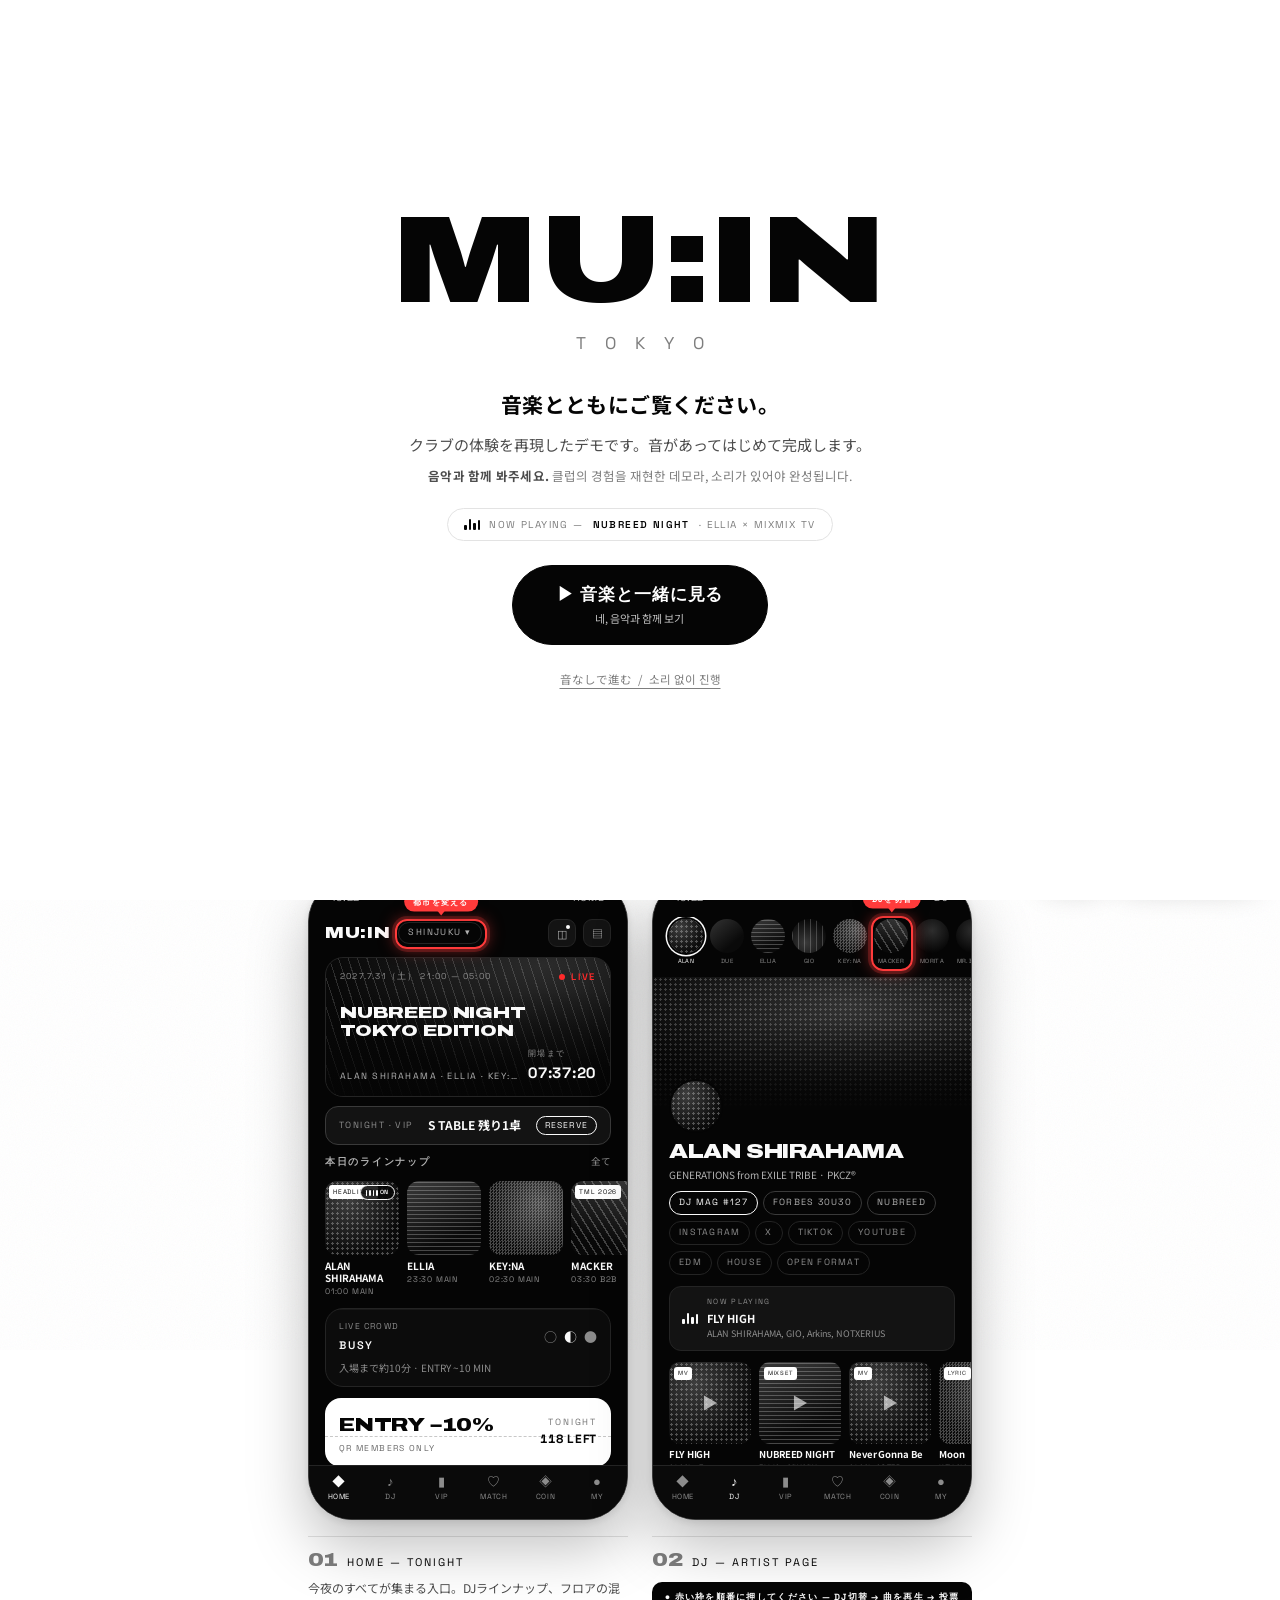
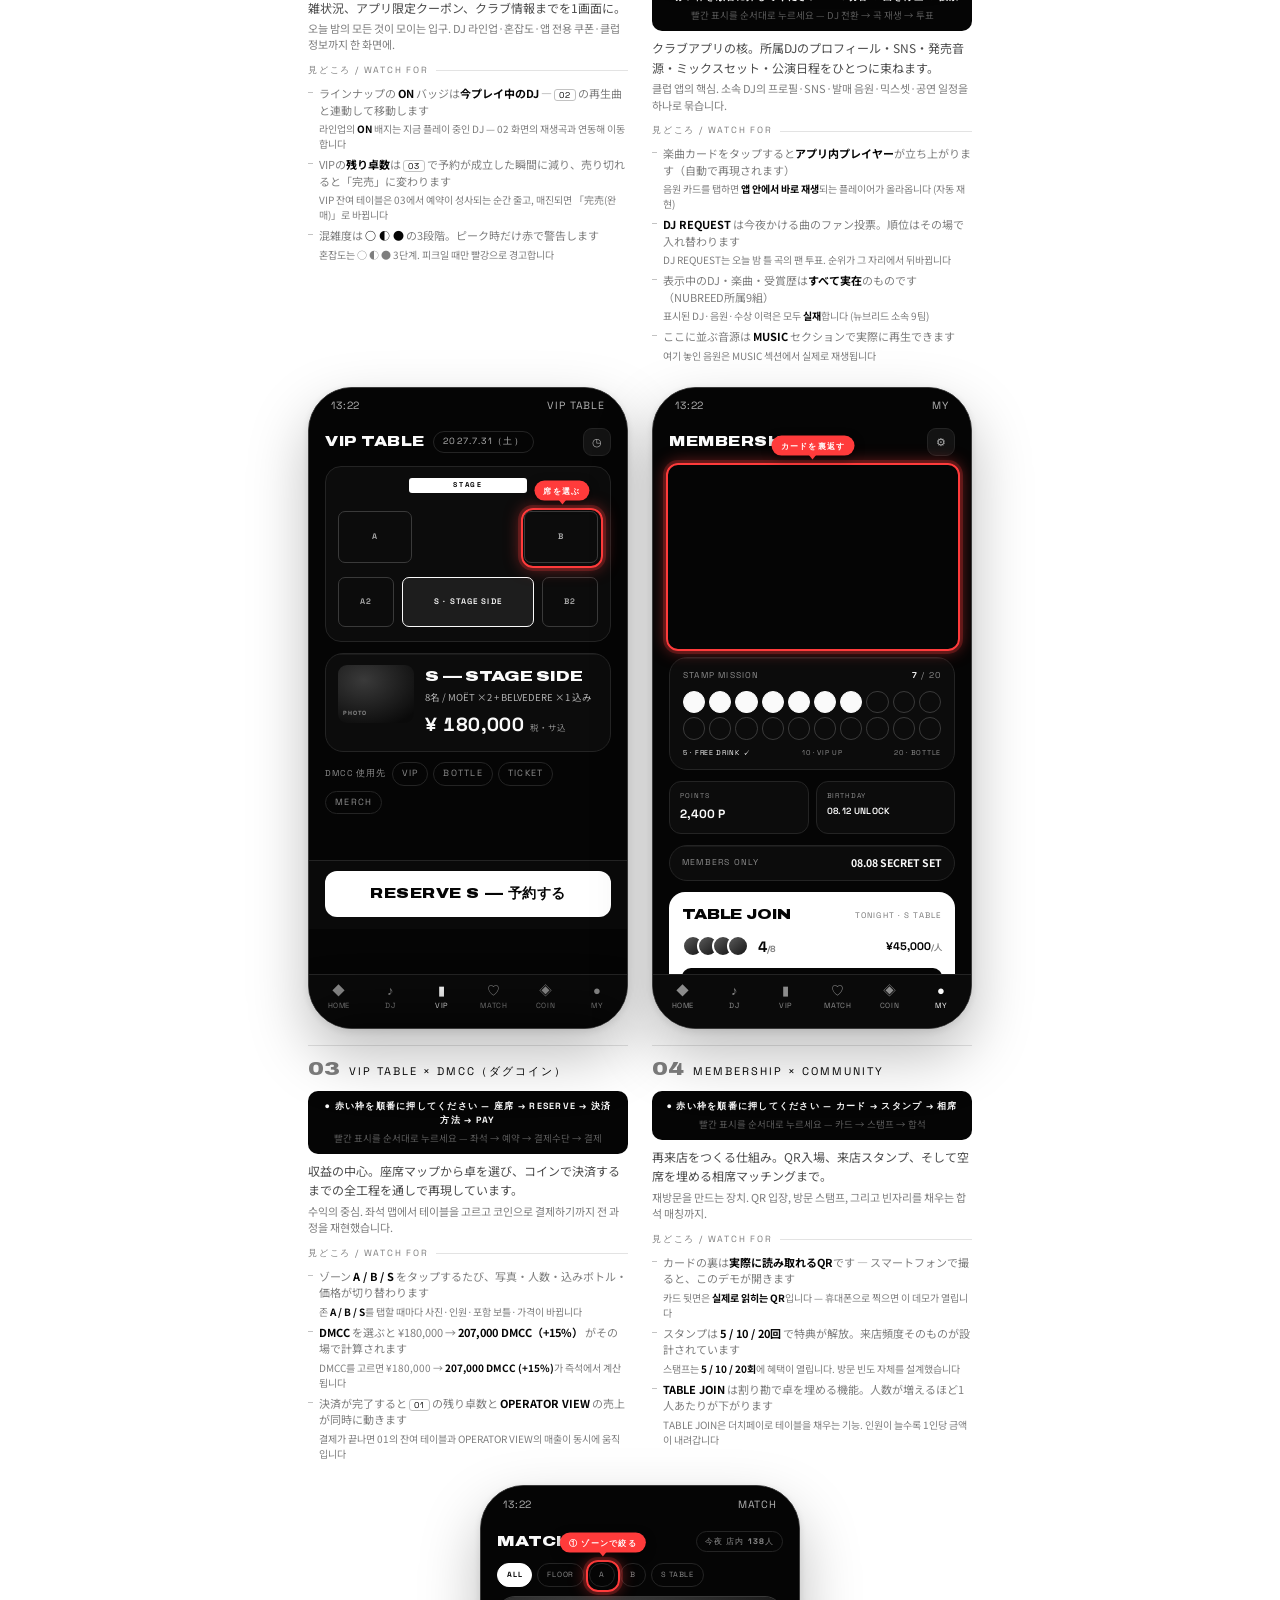
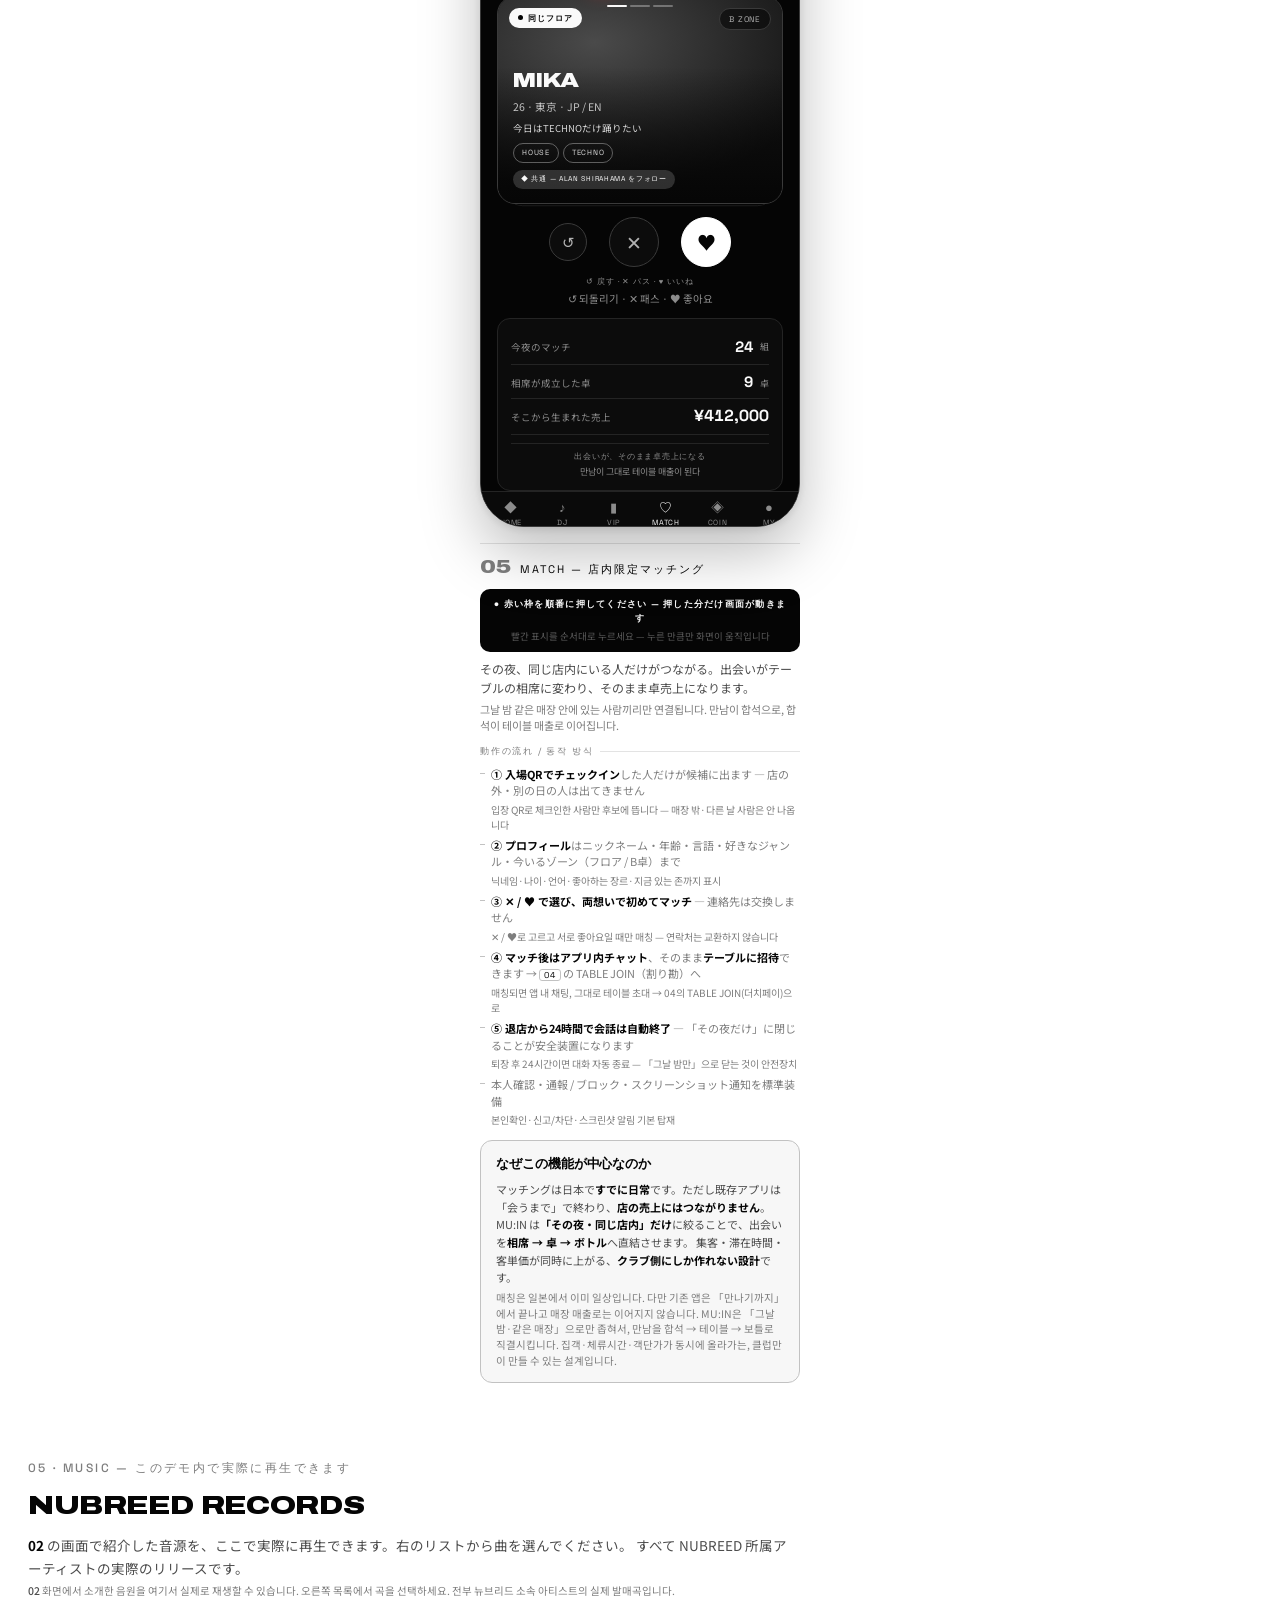
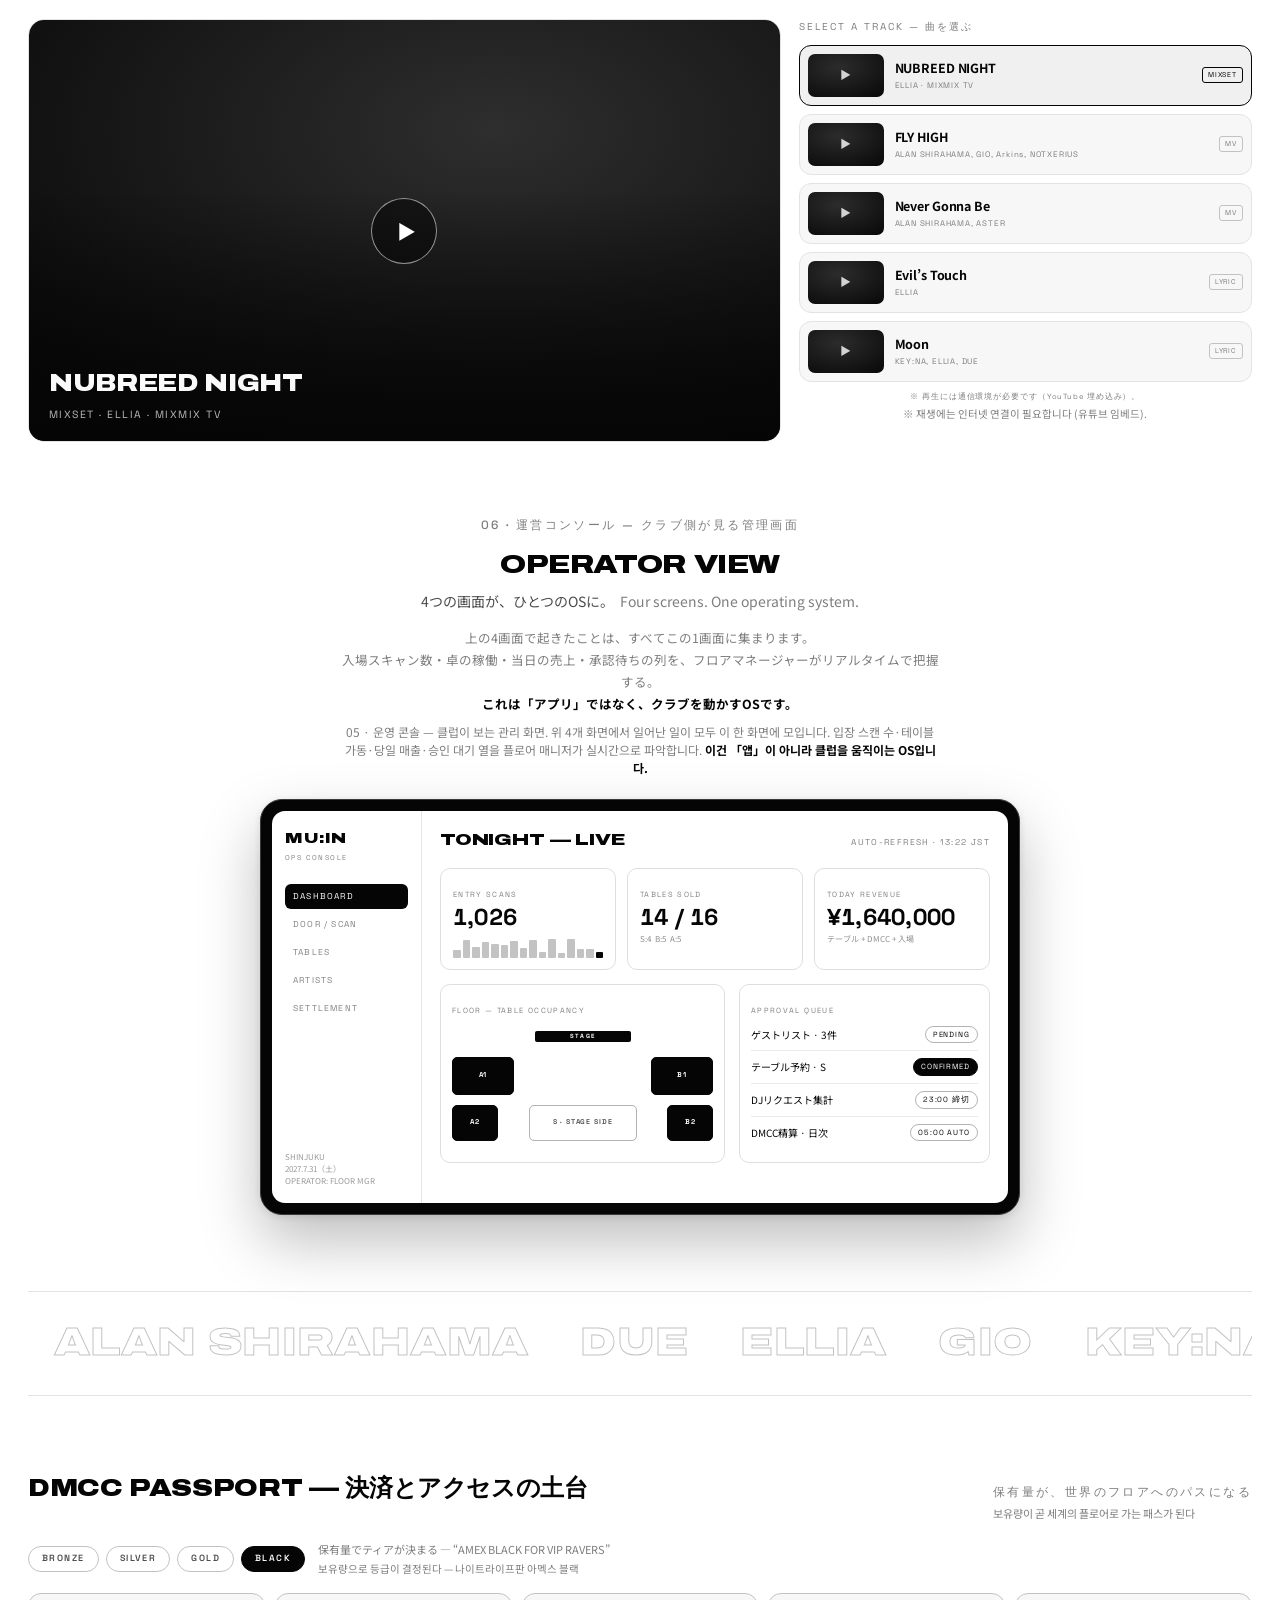
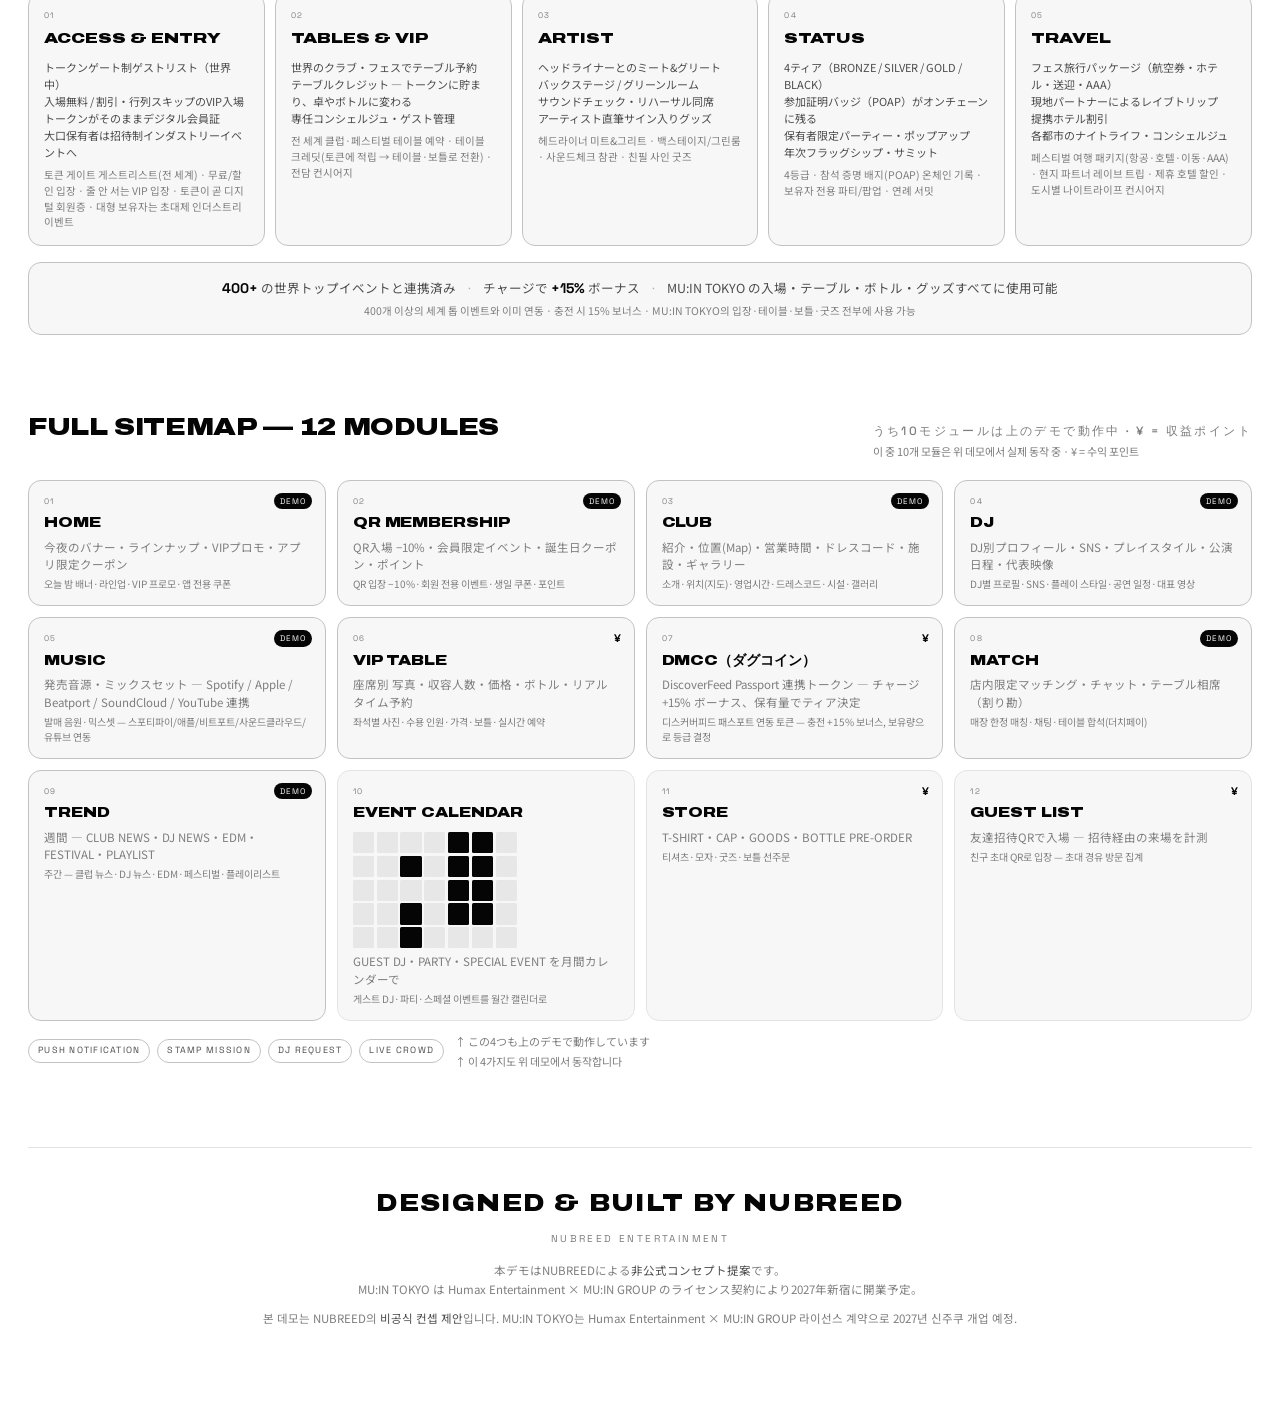
==== index.html @ b551490d "폰 확인에서 나온 결함 4건 수정 ① HOME이 계속 움직이던 원인 — JS 루프가 아니라 CSS 무한 애니메이션이었다    (.p1 .feed 의 browse 11.5초 스크롤," ====
<!DOCTYPE html>
<html lang="ja">
<head>
<meta charset="UTF-8">
<meta name="viewport" content="width=device-width, initial-scale=1.0">
<title>MU:IN TOKYO — App Concept by NUBREED</title>
<meta name="description" content="MU:IN TOKYO アプリコンセプト — メンバーシップ・VIPテーブル・店内マッチング・DMCC決済まで実際に動作するデモ。Proposed by NUBREED.">
<meta property="og:type" content="website">
<meta property="og:title" content="MU:IN TOKYO — アプリコンセプト by NUBREED">
<meta property="og:description" content="新宿、二〇二七。QR入場・VIPテーブル予約・店内マッチング・DMCC決済まで、実際に動作するアプリコンセプト。">
<meta property="og:image" content="og.png">
<meta property="og:image:width" content="1200">
<meta property="og:image:height" content="630">
<meta name="twitter:card" content="summary_large_image">
<meta name="robots" content="noindex">
<meta name="theme-color" content="#050505">
<link rel="preconnect" href="https://fonts.googleapis.com">
<link rel="preconnect" href="https://fonts.gstatic.com" crossorigin>
<link href="https://fonts.googleapis.com/css2?family=Archivo:wdth,wght@62..125,100..900&family=Noto+Sans+JP:wght@400;500;700&family=Noto+Sans+KR:wght@400;500&family=Space+Grotesk:wght@500;600;700&display=swap" rel="stylesheet">
<style>
@font-face{font-family:'ArchivoX';src:url([data-uri]) format('woff2');font-weight:600 900;font-stretch:100% 125%;font-display:swap}

/* ═════════════ TOKENS — MONO:TONE ═════════════
   셸(설명 영역)은 WHITE ⇄ BLACK 토글. 기기(폰·태블릿) 내부는 항상 다크로 고정한다.
   클럽 앱이 라이트 모드면 어색하고, 흰 배경 위의 검은 기기가 대비도 가장 강하다. */
:root{
  /* ── WHITE (기본) ── */
  --k-0:#FFFFFF; --k-1:#F7F7F7; --k-2:#F0F0F0; --k-3:#E7E7E7;
  --line:#E3E3E3; --line-hi:#C2C2C2;
  --tx-1:#050505; --tx-2:#4C4C4C; --tx-3:#7E7E7E;
  --shiro:#050505; --shiro-t:#FAFAFA;      /* 반전 블록 — 라이트에선 검은 블록 */
  --stroke:#E6E6E6;                         /* 배경 아웃라인 타이포 */
  --spotc:rgba(0,0,0,.045);
  --grain-op:.05; --grain-blend:multiply;
  --dev-shadow:0 26px 60px rgba(0,0,0,.26),0 2px 8px rgba(0,0,0,.10);
  --aka:#DE0F0F;
  --gin:linear-gradient(135deg,#FFFFFF 0%,#8E8E8E 38%,#F2F2F2 55%,#6B6B6B 100%);
  --beat:462ms;
  --ease:cubic-bezier(.16,1,.3,1);
  --disp:'ArchivoX','Archivo','Arial Narrow',sans-serif;
  --jp:'Noto Sans JP','Hiragino Kaku Gothic ProN',sans-serif;
  --ko:'Noto Sans KR','Malgun Gothic','Apple SD Gothic Neo',sans-serif;
  --label:'Space Grotesk','Archivo',monospace;
  --body:'Noto Sans JP','Archivo',-apple-system,sans-serif;
}
/* ── BLACK 테마 ── */
html[data-theme="dark"]{
  --k-0:#050505; --k-1:#0C0C0C; --k-2:#131313; --k-3:#1B1B1B;
  --line:#242424; --line-hi:#3A3A3A;
  --tx-1:#FAFAFA; --tx-2:#9A9A9A; --tx-3:#565656;
  --shiro:#FFFFFF; --shiro-t:#050505;
  --stroke:#1B1B1B;
  --spotc:rgba(255,255,255,.06);
  --grain-op:.07; --grain-blend:overlay;
  --dev-shadow:0 40px 90px rgba(0,0,0,.75),inset 0 1px 0 rgba(255,255,255,.06);
  --aka:#FF2A2A;
}
/* ── 기기 내부는 테마와 무관하게 항상 다크 ──
   color를 반드시 명시할 것. 기기 안 텍스트 상당수가 색을 상속으로 받는데,
   셸이 라이트가 되면 body의 검은 글자색을 물려받아 화면에서 사라진다. */
.phone,.tablet{
  --k-0:#050505; --k-1:#0C0C0C; --k-2:#131313; --k-3:#1B1B1B;
  --line:#242424; --line-hi:#3A3A3A;
  --tx-1:#FAFAFA; --tx-2:#9A9A9A; --tx-3:#565656;
  --shiro:#FFFFFF; --shiro-t:#050505;
  --aka:#FF2A2A;
  color:var(--tx-1);
}
/* 밝은 배경에 둘러싸이면 어두운 화면이 실제보다 더 어둡게 보인다 — 보조 텍스트를 한 단계 올림 */
html:not([data-theme="dark"]) .phone{ --tx-2:#B2B2B2; --tx-3:#8C8C8C; }
html{transition:background-color .45s var(--ease)}
*{margin:0;padding:0;box-sizing:border-box}
html{scroll-behavior:smooth}
body{background:var(--k-0);color:var(--tx-1);font-family:var(--body);font-size:14.5px;line-height:1.55;
  -webkit-font-smoothing:antialiased;overflow-x:hidden}
.wrap{max-width:1416px;margin:0 auto;padding:0 28px 110px;position:relative;z-index:2}

/* ═════════════ 공용 유틸 ═════════════ */
.lb{font-family:var(--label);font-size:12px;letter-spacing:.2em;text-transform:uppercase;color:var(--tx-3);font-weight:500}
.dsp{font-family:var(--disp);font-weight:900;font-stretch:125%;letter-spacing:-.01em}
.num{font-family:var(--label);font-variant-numeric:tabular-nums;letter-spacing:.06em}
.jp{font-family:var(--jp)}
.sec{margin-top:84px}
.sec>.lb{display:block;margin-bottom:16px;color:var(--tx-2)}
.sec h2{font-family:var(--disp);font-weight:900;font-stretch:125%;font-size:30px;letter-spacing:-.015em;margin-bottom:8px}
.sec .sub{color:var(--tx-2);font-size:13.5px;max-width:680px}
.inner{max-width:1180px}
/* 한국어 병기 — 일본어가 주(主), 한국어는 작은 보조선 */
.ko{display:block;font-family:var(--ko);font-weight:400;font-size:10.5px;color:var(--tx-3);opacity:1;
  letter-spacing:0;margin-top:3px;line-height:1.5}
.ko b{color:var(--tx-2);font-weight:500}
.howto .h .ko{font-size:12.5px;margin-top:6px}
.howto .g .ko{font-size:11.5px}
.pcap .ds .ko{font-size:11px}
.pcap li .ko{font-size:10px;margin-top:3px}
.opcap .ko{font-size:12px;margin-top:9px;color:var(--tx-3)}
.smap .hd .ko{font-size:11px}
.sc .d .ko{font-size:10px}
.smicro .ko{font-size:11px;margin-top:3px}
.credit .ko{font-size:11.5px;margin-top:10px}

/* ═════════════ 배경 레이어 (그레인 · 스포트라이트 · 플래시) ═════════════ */
.grain{position:fixed;inset:-50%;z-index:1;pointer-events:none;opacity:var(--grain-op);mix-blend-mode:var(--grain-blend);
  background-image:url("data:image/svg+xml,%3Csvg xmlns='http://www.w3.org/2000/svg' width='300' height='300'%3E%3Cfilter id='n'%3E%3CfeTurbulence type='fractalNoise' baseFrequency='.85' numOctaves='4' stitchTiles='stitch'/%3E%3C/filter%3E%3Crect width='300' height='300' filter='url(%23n)'/%3E%3C/svg%3E");
  animation:grainshift 6s steps(6) infinite}
@keyframes grainshift{
  0%{transform:translate(0,0)}   16%{transform:translate(-3%,2%)}  32%{transform:translate(2%,-3%)}
  48%{transform:translate(-2%,-2%)} 64%{transform:translate(3%,1%)} 80%{transform:translate(-1%,3%)}
  100%{transform:translate(0,0)}}
.spot{position:fixed;inset:0;z-index:1;pointer-events:none;opacity:0;transition:opacity .6s var(--ease);
  background:radial-gradient(360px circle at var(--mx,50%) var(--my,30%),var(--spotc),transparent 68%)}
.spot.on{opacity:1}
.flash{position:fixed;inset:0;z-index:70;background:var(--shiro);opacity:0;pointer-events:none}
.flash.on{animation:flashout 340ms linear 1}
@keyframes flashout{0%{opacity:.90}22%{opacity:.90}100%{opacity:0}}

/* ═════════════ 진입 게이트 ═════════════
   브라우저는 사용자 조작 없는 소리 재생을 막는다. 그래서 첫 화면에서 동의를 받고,
   그 클릭(= user gesture)으로 소리 있는 재생을 시작한다.
   JS가 죽어도 페이지가 막히지 않도록 기본은 display:none, 스크립트가 켠다. */
.gate{position:fixed;inset:0;z-index:110;background:var(--k-0);display:none;place-items:center;
  text-align:center;padding:28px;transition:clip-path .62s var(--ease)}
html.gate-on .gate{display:grid}
.gate.out{clip-path:inset(0 0 0 100%);pointer-events:none}
.gate .glogo{font-family:var(--disp);font-weight:900;font-stretch:125%;font-size:min(15vw,124px);
  line-height:.9;letter-spacing:.015em;color:var(--tx-1)}
.gate .gsub{font-family:var(--label);font-size:min(3.2vw,17px);letter-spacing:.44em;color:var(--tx-3);
  margin-top:13px;padding-left:.44em}
.gate .gmsg{font-family:var(--jp);font-size:15px;color:var(--tx-2);margin-top:30px;line-height:1.75;
  max-width:520px;margin-left:auto;margin-right:auto}
.gate .gmsg b{display:block;font-size:21px;color:var(--tx-1);font-weight:700;margin-bottom:9px;letter-spacing:.02em}
.gate .gmsg .ko{font-size:12.5px;margin-top:9px;color:var(--tx-3)}
.gate .gmsg .ko b{display:inline;font-size:12.5px;color:var(--tx-2);margin:0}
.gate .gnow{display:inline-flex;align-items:center;gap:9px;margin-top:22px;padding:8px 16px;
  border:1px solid var(--line);border-radius:999px;
  font-family:var(--label);font-size:10px;letter-spacing:.14em;color:var(--tx-3)}
.gate .gnow b{color:var(--tx-1);font-weight:600}
.gate .gnow .eq i{background:var(--tx-1)}
.gate .gbtns{display:flex;justify-content:center;margin-top:24px}
.gate .gp{font-family:var(--disp);font-weight:900;font-stretch:125%;font-size:17px;letter-spacing:.05em;
  border-radius:999px;padding:19px 44px;cursor:pointer;border:1px solid var(--tx-1);line-height:1.2;
  background:var(--tx-1);color:var(--k-0);
  transition:transform .25s var(--ease),box-shadow .3s var(--ease);
  animation:gpulse 2.4s ease-in-out infinite}
@keyframes gpulse{0%,100%{box-shadow:0 0 0 0 rgba(128,128,128,.32)}50%{box-shadow:0 0 0 12px rgba(128,128,128,0)}}
.gate .gp small{display:block;font-family:var(--ko);font-weight:400;font-size:11px;
  letter-spacing:0;opacity:.75;margin-top:6px}
.gate .gp:hover{transform:translateY(-2px)}
.gate .gskip{display:block;margin:18px auto 0;background:none;border:0;cursor:pointer;padding:8px 10px;
  font-family:var(--ko);font-size:11.5px;color:var(--tx-3);text-decoration:underline;text-underline-offset:4px}
.gate .gskip:hover{color:var(--tx-2)}
@media(max-width:719px){
  .gate .gmsg{font-size:13.5px;margin-top:24px}
  .gate .gmsg b{font-size:18px}
  .gate .gp{padding:17px 30px;font-size:15px}
}

/* 화면을 따라다니는 컨트롤 (소리 · 테마) */
.floatui{position:fixed;right:20px;bottom:20px;z-index:80;display:flex;gap:10px;align-items:center}
.sndtog{font-family:var(--label);font-size:10px;letter-spacing:.16em;font-weight:600;cursor:pointer;
  padding:10px 15px;border-radius:999px;border:1px solid var(--line-hi);background:var(--k-0);
  color:var(--tx-2);line-height:1;box-shadow:0 10px 30px rgba(0,0,0,.20);
  transition:background .25s var(--ease),color .25s var(--ease),border-color .25s var(--ease)}
.sndtog.on{background:var(--tx-1);color:var(--k-0);border-color:var(--tx-1)}
@media(max-width:719px){.floatui{right:12px;bottom:12px;gap:7px}.sndtog{padding:9px 12px;font-size:9px}}
@media print{.floatui{display:none}}

/* ═════════════ HERO ═════════════ */
.hero{position:relative;min-height:min(54vh,460px);display:flex;flex-direction:column;justify-content:center;
  padding:70px 0 30px;overflow:hidden}
.hero .otl{position:absolute;inset:0;z-index:0;display:grid;place-items:center;pointer-events:none;
  animation:drift 40s ease-in-out infinite alternate}
@keyframes drift{from{transform:translateX(-3.5%)}to{transform:translateX(3.5%)}}
.hero .otl span{white-space:nowrap;font-family:var(--disp);font-weight:900;font-stretch:125%;
  font-size:min(29vw,330px);line-height:1;letter-spacing:.03em;color:transparent;
  -webkit-text-stroke:1px var(--stroke);user-select:none;display:block}
.hero .in{position:relative;z-index:1}
.logo{font-family:var(--disp);font-weight:900;font-stretch:125%;font-size:min(15.5vw,146px);line-height:.88;
  letter-spacing:.015em;color:var(--shiro)}
.logo .cl{display:inline-block;animation:beat var(--beat) ease-in-out infinite alternate}
@keyframes beat{from{opacity:1}to{opacity:.14}}
.logo-sub{font-family:var(--label);font-weight:500;font-size:min(3.2vw,19px);letter-spacing:.44em;
  color:var(--tx-2);margin-top:15px;padding-left:.44em}
.hero .kick{margin-top:26px;font-family:var(--label);font-size:11.5px;letter-spacing:.22em;color:var(--tx-3)}
.hero .kick b{color:var(--tx-1);font-weight:600}
.hero .jpline{margin-top:12px;font-family:var(--jp);font-size:15px;color:var(--tx-2);letter-spacing:.14em}
.hero .liveline{margin-top:20px;display:flex;gap:14px;align-items:center;flex-wrap:wrap}
.hero .liveline .t{font-family:var(--label);font-size:11px;letter-spacing:.16em;color:var(--tx-2);
  border:1px solid var(--line);border-radius:999px;padding:6px 14px}
.hero .liveline .t i{font-style:normal;color:var(--tx-1)}

/* ═════════════ ROADMAP ═════════════ */
.road{display:flex;align-items:center;gap:0;flex-wrap:wrap;padding:24px 0 4px;border-top:1px solid var(--line)}
.road .st{display:flex;align-items:center;gap:9px;font-family:var(--label);font-size:11px;letter-spacing:.16em;color:var(--tx-3)}
.road .st u{width:5px;height:5px;border-radius:50%;background:var(--line-hi);text-decoration:none;flex:none}
.road .st.now{color:var(--tx-1)}
.road .st.now u{background:var(--aka);animation:dotbeat var(--beat) ease-in-out infinite alternate}
@keyframes dotbeat{from{opacity:1;transform:scale(1)}to{opacity:.45;transform:scale(.7)}}
.road .ar{flex:1;min-width:22px;height:1px;background:var(--line);margin:0 14px}

/* ═════════════ TONIGHT 스탯 스트립 (반전) ═════════════ */
.stats{margin-top:22px;background:var(--shiro);color:var(--shiro-t);border-radius:16px;padding:18px 26px;
  display:flex;flex-wrap:wrap;align-items:center;gap:10px 34px}
.stats .k{font-family:var(--label);font-size:11px;letter-spacing:.2em;color:var(--shiro-t);opacity:.6;display:block}
.stats .v{font-family:var(--label);font-weight:700;font-size:20px;letter-spacing:.03em;font-variant-numeric:tabular-nums;color:var(--shiro-t)}
.stats .sp{flex:1;min-width:0}
.stats .tag{font-family:var(--label);font-size:10.5px;letter-spacing:.18em;color:var(--shiro-t);opacity:.55;text-align:right}

/* ═════════════ PHONES ═════════════ */
.phones{display:flex;flex-wrap:wrap;gap:24px;justify-content:center;max-width:664px;margin:0 auto}
@media(min-width:1400px){.phones{max-width:1352px}}
.pcol{width:320px;flex:none}
.phone{width:320px;border-radius:44px;border:1px solid var(--line-hi);background:var(--k-0);position:relative;
  box-shadow:var(--dev-shadow);overflow:hidden;
  transition:transform .35s var(--ease)}
.phone.hit{transform:scale(1.02)}
.screen{height:640px;overflow:hidden;display:flex;flex-direction:column;position:relative;background:var(--k-0)}
.statusbar{height:38px;flex:none;display:flex;justify-content:space-between;align-items:center;padding:0 22px;
  font-family:var(--label);font-size:10.5px;color:var(--tx-2);letter-spacing:.08em}
/* 폰별 설명 카드 — 처음 보는 사람이 화면을 즉시 이해하도록 */
.pcap{margin-top:16px;border-top:1px solid var(--line);padding-top:13px}
.pcap .ix{display:flex;align-items:baseline;gap:9px}
.pcap .ix b{font-family:var(--disp);font-weight:900;font-stretch:125%;font-size:19px;line-height:1;color:var(--tx-3)}
.pcap .ix span{font-family:var(--label);font-size:11px;letter-spacing:.18em;color:var(--tx-1)}
.pcap .ds{font-family:var(--jp);font-size:12px;color:var(--tx-2);margin-top:7px;line-height:1.62}
.pcap .wl{font-family:var(--label);font-size:9px;letter-spacing:.2em;color:var(--tx-3);margin-top:11px;
  display:flex;align-items:center;gap:7px}
.pcap .wl:after{content:'';flex:1;height:1px;background:var(--line)}
.pcap ul{margin-top:7px;display:flex;flex-direction:column;gap:5px;list-style:none}
.pcap li{font-family:var(--jp);font-size:11px;color:var(--tx-3);line-height:1.5;padding-left:11px;position:relative}
.pcap li:before{content:'';position:absolute;left:0;top:7px;width:5px;height:1px;background:var(--line-hi)}
.pcap li b{color:var(--tx-1);font-weight:700}
.pcap li em{font-style:normal;font-family:var(--label);font-size:8.5px;letter-spacing:.1em;
  color:var(--tx-1);border:1px solid var(--line-hi);border-radius:3px;padding:0 4px}

/* 이 데모의 보는 법 */
.howto{margin-top:30px;margin-bottom:34px;border:1px solid var(--line);border-radius:16px;background:var(--k-1);
  padding:20px 24px}
.howto .h{display:flex;align-items:baseline;gap:12px;flex-wrap:wrap}
.howto .h .t{font-family:var(--disp);font-weight:900;font-stretch:125%;font-size:16px;letter-spacing:-.005em}
.howto .h .j{font-family:var(--jp);font-size:13px;color:var(--tx-3)}
.howto .g{display:grid;grid-template-columns:repeat(3,1fr);gap:16px;margin-top:15px}
.howto .g>div{display:flex;gap:11px;align-items:flex-start}
.howto .g b{font-family:var(--label);font-size:11px;font-weight:700;letter-spacing:.06em;color:var(--tx-3);
  border:1px solid var(--line-hi);border-radius:5px;padding:2px 6px;flex:none;line-height:1.3}
.howto .g p{font-family:var(--jp);font-size:13px;line-height:1.6;color:var(--tx-1)}
.howto .g p span{display:block;color:var(--tx-3);font-size:11.5px;margin-top:3px}
@media(max-width:900px){.howto .g{grid-template-columns:1fr}}

/* 앱 헤더 */
.ahead{display:flex;justify-content:space-between;align-items:center;padding:2px 16px 10px;flex:none}
.ahead .lg{font-family:var(--disp);font-weight:900;font-stretch:125%;font-size:16px;letter-spacing:.04em}
.ahead .cty{font-family:var(--label);font-size:9px;letter-spacing:.16em;color:var(--tx-2);
  border:1px solid var(--line);border-radius:999px;padding:3px 9px;margin-left:8px}
.ic{width:28px;height:28px;border-radius:9px;background:var(--k-2);border:1px solid var(--line);
  display:grid;place-items:center;font-size:11px;color:var(--tx-2);position:relative}
.ic u{position:absolute;top:5px;right:5px;width:4px;height:4px;border-radius:50%;background:var(--tx-1)}

/* 탭바 */
.tabbar{margin-top:auto;flex:none;display:flex;border-top:1px solid var(--line);background:#0C0C0CE6;padding:9px 4px 16px}
.tab{flex:1;text-align:center;font-family:var(--label);font-size:8px;letter-spacing:.12em;color:var(--tx-3)}
.tab i{display:block;font-size:13px;font-style:normal;margin-bottom:3px;line-height:1}
.tab.on{color:var(--tx-1)}

/* 공용 카드/칩/배지 */
.card{border:1px solid var(--line);border-radius:18px;background:var(--k-1);position:relative;overflow:hidden}
.card:before{content:'';position:absolute;top:0;left:12px;right:12px;height:1px;background:rgba(255,255,255,.055)}
.chip{font-family:var(--label);font-size:9px;letter-spacing:.14em;padding:4px 9px;border-radius:999px;
  border:1px solid var(--line-hi);color:var(--tx-2);display:inline-block;white-space:nowrap}
.chip.gh{border-color:var(--line);color:var(--tx-3)}
.chip.w{border-color:var(--tx-1);color:var(--tx-1)}
.mini{font-family:var(--label);font-size:8.5px;letter-spacing:.14em;color:var(--tx-3)}
.inv{background:var(--shiro);color:var(--shiro-t);border-radius:16px;position:relative;overflow:hidden}
.inv .k{font-family:var(--label);font-size:9px;letter-spacing:.2em;opacity:.55}
.live{display:inline-flex;align-items:center;gap:6px;font-family:var(--label);font-size:9.5px;letter-spacing:.18em;
  color:var(--aka);font-weight:600}
.live i{width:6px;height:6px;border-radius:50%;background:var(--aka);animation:pulse var(--beat) ease-in-out infinite alternate}
.live.mute{color:var(--tx-1)}
.live.mute i{background:var(--tx-1)}
@keyframes pulse{from{opacity:1;transform:scale(1)}to{opacity:.4;transform:scale(.72)}}
.eq{display:inline-flex;align-items:flex-end;gap:2px;height:11px;flex:none}
.eq i{width:2.5px;border-radius:1px;background:var(--tx-1);transform-origin:bottom;
  animation:eqb var(--beat) ease-in-out infinite alternate}
.eq i:nth-child(1){height:5px}.eq i:nth-child(2){height:11px;animation-delay:.11s}
.eq i:nth-child(3){height:7px;animation-delay:.23s}.eq i:nth-child(4){height:10px;animation-delay:.34s}
@keyframes eqb{from{transform:scaleY(.3)}to{transform:scaleY(1)}}
.tap{position:absolute;width:32px;height:32px;border-radius:50%;border:2px solid rgba(255,255,255,.95);
  background:rgba(255,255,255,.26);z-index:40;opacity:0;pointer-events:none}
.tap.show{animation:tapin .55s var(--ease) forwards}
@keyframes tapin{0%{opacity:0;transform:scale(1.7)}40%{opacity:1;transform:scale(.8)}100%{opacity:0;transform:scale(1.3)}}
.syncbadge{position:absolute;left:50%;bottom:78px;transform:translateX(-50%);z-index:45;opacity:0;
  font-family:var(--label);font-size:8.5px;letter-spacing:.16em;color:#050505;background:var(--shiro);
  padding:5px 11px;border-radius:999px;white-space:nowrap;pointer-events:none}
.syncbadge.show{animation:sbin 1.6s var(--ease) forwards}
@keyframes sbin{0%{opacity:0;transform:translate(-50%,-6px)}14%,72%{opacity:1;transform:translate(-50%,0)}100%{opacity:0;transform:translate(-50%,-4px)}}

/* ── 텍스처 아바타 (색 대신 질감으로 구별) ── */
.av{width:100%;aspect-ratio:1;border-radius:12px;position:relative;overflow:hidden;background:var(--k-3)}
.av.rnd{border-radius:50%}
.av-alan{background:radial-gradient(circle at 32% 26%,#3E3E3E,#0B0B0B 72%)}
.av-alan:after{content:'';position:absolute;inset:0;opacity:.5;
  background-image:radial-gradient(rgba(255,255,255,.55) 1px,transparent 1.1px);background-size:5px 5px}
.av-ellia{background:linear-gradient(160deg,#3A3A3A,#0A0A0A 74%)}
.av-ellia:after{content:'';position:absolute;inset:0;opacity:.42;
  background-image:repeating-linear-gradient(0deg,rgba(255,255,255,.6) 0 1px,transparent 1px 4px)}
.av-keyna{background:radial-gradient(circle at 68% 30%,#454545,#080808 74%)}
.av-keyna:after{content:'';position:absolute;inset:0;opacity:.5;
  background-image:repeating-conic-gradient(rgba(255,255,255,.5) 0% 25%,transparent 0% 50%);background-size:3px 3px}
.av-macker{background:linear-gradient(200deg,#3C3C3C,#090909 76%)}
.av-macker:after{content:'';position:absolute;inset:0;opacity:.38;
  background-image:repeating-linear-gradient(58deg,rgba(255,255,255,.6) 0 1.5px,transparent 1.5px 7px)}
.av-gio{background:radial-gradient(circle at 40% 70%,#3A3A3A,#0A0A0A 72%)}
.av-gio:after{content:'';position:absolute;inset:0;opacity:.4;
  background-image:repeating-linear-gradient(90deg,rgba(255,255,255,.5) 0 1px,transparent 1px 6px)}
.av-due{background:linear-gradient(140deg,#333,#0A0A0A 70%)}
.av-x{background:radial-gradient(circle at 50% 34%,#2E2E2E,#070707 76%)}

/* ═════════════ P1 · HOME ═════════════ */
.p1 .fix{padding:0 16px;flex:none;display:flex;flex-direction:column;gap:9px}
.banner{border-radius:18px;overflow:hidden;position:relative;border:1px solid var(--line);height:140px;
  background:radial-gradient(120% 130% at 76% 6%,#2B2B2B,#080808 62%)}
.banner .tex{position:absolute;inset:0;opacity:.3;
  background-image:repeating-linear-gradient(72deg,rgba(255,255,255,.5) 0 1px,transparent 1px 9px)}
.banner .scrim{position:absolute;inset:0;background:linear-gradient(transparent 24%,rgba(5,5,5,.93))}
.banner .in{position:absolute;inset:0;padding:12px 14px;display:flex;flex-direction:column;justify-content:space-between}
.banner .t1{font-family:var(--disp);font-weight:900;font-stretch:125%;font-size:17px;line-height:1.08;letter-spacing:-.01em}
.banner .t2{font-family:var(--label);font-size:9px;letter-spacing:.16em;color:var(--tx-2);margin-top:4px;
  flex:1;min-width:0;white-space:nowrap;overflow:hidden;text-overflow:ellipsis;padding-right:8px}
.banner .cd{font-family:var(--label);font-weight:700;font-size:15px;letter-spacing:.05em;font-variant-numeric:tabular-nums}
.banner .cd small{display:block;font-size:8px;letter-spacing:.18em;color:var(--tx-3);font-weight:500;margin-bottom:1px}
.promo{display:flex;justify-content:space-between;align-items:center;padding:9px 13px;border-radius:13px;
  border:1px solid var(--line-hi);background:var(--k-2)}
.promo .l{font-family:var(--label);font-size:9px;letter-spacing:.16em;color:var(--tx-3)}
.promo .r{font-family:var(--jp);font-size:12px;font-weight:700;color:var(--tx-1)}
.promo.sold .r{color:var(--tx-3);text-decoration:line-through}
.promo .badge{font-family:var(--label);font-size:8.5px;letter-spacing:.14em;border:1px solid var(--tx-1);
  color:var(--tx-1);border-radius:999px;padding:2px 8px}
.p1 .scrollport{flex:1 1 0;min-height:0;overflow:hidden;padding:9px 16px 0}
.p1 .feed{display:flex;flex-direction:column;gap:11px;transition:transform .85s var(--ease)}
@keyframes browse{0%,12%{transform:translateY(0)}30%,42%{transform:translateY(-132px)}
  58%,70%{transform:translateY(-256px)}86%,100%{transform:translateY(0)}}
.shd{display:flex;justify-content:space-between;align-items:baseline}
.shd .t{font-family:var(--label);font-size:9.5px;letter-spacing:.18em;color:var(--tx-2);font-weight:600}
.shd .m{font-family:var(--jp);font-size:9.5px;color:var(--tx-3)}
.lineup{display:flex;gap:8px}
.lu{width:74px;flex:none;position:relative}
.lu .nm{font-size:10px;font-weight:700;margin-top:5px;letter-spacing:-.01em;line-height:1.2}
.lu .tm{font-family:var(--label);font-size:8px;letter-spacing:.1em;color:var(--tx-3);margin-top:1px}
.lu .hb{position:absolute;top:4px;left:4px;font-family:var(--label);font-size:6.5px;letter-spacing:.12em;
  background:var(--shiro);color:#050505;padding:2px 4px;border-radius:3px}
.lu .onst{position:absolute;top:4px;right:4px;display:none;align-items:center;gap:2px;
  background:rgba(5,5,5,.85);border:1px solid var(--tx-1);border-radius:999px;padding:2px 5px}
.lu.on .onst{display:inline-flex}
.lu .onst b{font-family:var(--label);font-size:6px;letter-spacing:.1em;color:var(--tx-1);font-weight:600}
.lu .onst .eq{height:6px}.lu .onst .eq i{width:1.5px;height:6px}
.crowd{padding:11px 13px}
.crowd .rw{display:flex;justify-content:space-between;align-items:center}
.crowd .mt{display:flex;gap:7px;align-items:center}
.crowd .mt s{text-decoration:none;font-size:13px;color:var(--tx-3);line-height:1}
.crowd .mt s.a{color:var(--tx-1)}
.crowd .mt s.peak{color:var(--aka)}
.crowd .st{font-family:var(--label);font-size:11px;letter-spacing:.16em;color:var(--tx-1);font-weight:600}
.crowd .sub{font-family:var(--jp);font-size:10px;color:var(--tx-3);margin-top:6px}
.coupon{padding:12px 14px;display:flex;justify-content:space-between;align-items:center}
.coupon:after{content:'';position:absolute;left:0;right:0;bottom:30px;border-top:1px dashed rgba(5,5,5,.22)}
.coupon .t1{font-family:var(--disp);font-weight:900;font-stretch:125%;font-size:19px;letter-spacing:-.01em}
.coupon .t2{font-family:var(--label);font-size:8.5px;letter-spacing:.16em;opacity:.6;margin-top:2px}
.coupon .rt{text-align:right}
.coupon .lft{font-family:var(--label);font-weight:700;font-size:12px;letter-spacing:.06em;font-variant-numeric:tabular-nums}
.clubc{padding:11px 13px}
.map{height:62px;border-radius:10px;position:relative;overflow:hidden;background:var(--k-2);
  background-image:linear-gradient(rgba(255,255,255,.055) 1px,transparent 1px),
                   linear-gradient(90deg,rgba(255,255,255,.055) 1px,transparent 1px);
  background-size:14px 14px;border:1px solid var(--line)}
.map .pin{position:absolute;left:56%;top:48%;width:7px;height:7px;border-radius:50%;background:var(--tx-1);
  transform:translate(-50%,-50%);box-shadow:0 0 0 4px rgba(250,250,250,.13)}
.map .rd{position:absolute;background:rgba(255,255,255,.13)}
.gal{display:flex;gap:4px;margin-top:8px}
.gal i{flex:1;height:26px;border-radius:5px;background:linear-gradient(150deg,#2C2C2C,#0C0C0C)}
.gal i:nth-child(2){background:linear-gradient(30deg,#333,#0A0A0A)}
.gal i:nth-child(3){background:radial-gradient(circle at 40% 30%,#3A3A3A,#0A0A0A)}
.gal i:nth-child(4){background:linear-gradient(200deg,#2A2A2A,#101010)}
.trend{padding:10px 13px;display:flex;justify-content:space-between;align-items:center;gap:8px}
.toast{position:absolute;left:12px;right:12px;top:44px;z-index:44;opacity:0;pointer-events:none;
  background:#131313F2;border:1px solid var(--line-hi);border-radius:12px;padding:9px 12px;
  display:flex;align-items:center;gap:9px}
.toast.show{animation:toastin 3s var(--ease) forwards}
@keyframes toastin{0%{opacity:0;transform:translateY(-8px)}10%,80%{opacity:1;transform:translateY(0)}100%{opacity:0;transform:translateY(-6px)}}
.toast .tt{font-family:var(--jp);font-size:10.5px;color:var(--tx-1);flex:1;line-height:1.35}
.toast .tk{font-family:var(--label);font-size:8px;letter-spacing:.16em;color:var(--tx-3)}

/* ═════════════ P2 · DJ ═════════════ */
.p2 .scrollport{flex:1 1 0;min-height:0;overflow:hidden;position:relative}
.p2 .feed{display:flex;flex-direction:column;transition:transform .85s var(--ease)}
.roster{display:flex;gap:7px;padding:2px 16px 11px;overflow:hidden;flex:none}
.roster .r{width:34px;flex:none;text-align:center}
.roster .r .av{width:34px;height:34px}
.roster .r.on .av{box-shadow:0 0 0 2px var(--k-0),0 0 0 3.5px var(--tx-1)}
.roster .r .nm{font-family:var(--label);font-size:6px;letter-spacing:.06em;color:var(--tx-3);margin-top:4px;
  white-space:nowrap;overflow:hidden;text-overflow:ellipsis}
.roster .r.on .nm{color:var(--tx-1)}
.cover{height:132px;position:relative;flex:none;overflow:hidden;
  background:radial-gradient(110% 120% at 62% 22%,#333,#070707 66%)}
.cover .tex{position:absolute;inset:0;opacity:.34;
  background-image:radial-gradient(rgba(255,255,255,.6) 1px,transparent 1.15px);background-size:5px 5px}
.cover .scrim{position:absolute;inset:0;background:linear-gradient(transparent 34%,var(--k-0))}
.djhead{padding:0 16px;margin-top:-30px;position:relative;z-index:2}
.djhead .av{width:54px;height:54px;border:2px solid var(--k-0)}
.djhead .nm{font-family:var(--disp);font-weight:900;font-stretch:125%;font-size:20px;letter-spacing:-.02em;
  margin-top:8px;line-height:1.02;overflow-wrap:anywhere}
.djhead .sb{font-family:var(--jp);font-size:10px;color:var(--tx-2);margin-top:5px}
.djrow{display:flex;gap:5px;flex-wrap:wrap;padding:0 16px;margin-top:9px}
.np{margin:11px 16px 0;display:flex;align-items:center;gap:9px;border:1px solid var(--line);
  background:var(--k-2);border-radius:12px;padding:9px 12px}
.np .t{flex:1;min-width:0}
.np .t .k{font-family:var(--label);font-size:7.5px;letter-spacing:.18em;color:var(--tx-3)}
.np .t .s{font-size:11px;font-weight:700;white-space:nowrap;overflow:hidden;text-overflow:ellipsis;margin-top:2px}
.np .t .a{font-size:9px;color:var(--tx-3);white-space:nowrap;overflow:hidden;text-overflow:ellipsis}
.rail{display:flex;gap:8px;padding:0 16px;margin-top:11px;overflow:hidden}
.rl{width:82px;flex:none}
.rl .art{height:82px;border-radius:11px;position:relative;overflow:hidden}
.rl .art img{position:absolute;inset:0;width:100%;height:100%;object-fit:cover;filter:grayscale(1) contrast(1.08)}
.rl .art .ty{position:absolute;top:5px;left:5px;font-family:var(--label);font-size:6px;letter-spacing:.12em;
  background:var(--shiro);color:#050505;padding:2px 4px;border-radius:3px}
.rl .art .pl{position:absolute;inset:0;display:grid;place-items:center;font-size:16px;color:rgba(255,255,255,.62)}
.rl .nm{font-size:9.5px;font-weight:700;margin-top:5px;line-height:1.25;letter-spacing:-.01em}
.rl .ar{font-family:var(--label);font-size:7.5px;letter-spacing:.08em;color:var(--tx-3);margin-top:1px}
.plat{display:flex;gap:4px;flex-wrap:wrap;padding:0 16px;margin-top:9px}
.plat span{font-family:var(--label);font-size:7px;letter-spacing:.1em;color:var(--tx-3);
  border:1px solid var(--line);border-radius:999px;padding:2.5px 6px}
.req{margin:12px 16px 0;padding:12px 13px}
.req .hd{display:flex;justify-content:space-between;align-items:baseline}
.req .hd .t{font-family:var(--disp);font-weight:900;font-stretch:125%;font-size:14px;letter-spacing:-.01em}
.req .hd .c{font-family:var(--label);font-size:8px;letter-spacing:.14em;opacity:.55}
.vt{margin-top:9px}
.vt .v{display:flex;align-items:center;gap:8px;margin-top:6px}
.vt .v .n{font-size:9.5px;font-weight:700;width:78px;flex:none;white-space:nowrap;overflow:hidden;text-overflow:ellipsis}
.vt .v .br{flex:1;height:5px;background:rgba(5,5,5,.14);border-radius:99px;overflow:hidden}
.vt .v .br i{display:block;height:100%;background:#050505;border-radius:99px;transition:width .7s var(--ease)}
.vt .v .c{font-family:var(--label);font-size:9px;font-weight:700;width:24px;text-align:right;font-variant-numeric:tabular-nums}
.req .fo{font-family:var(--jp);font-size:8.5px;opacity:.55;margin-top:9px;line-height:1.4}
.sched{padding:0 16px;margin-top:11px;display:flex;flex-direction:column;gap:5px;padding-bottom:14px}
.sched .s{display:flex;gap:9px;align-items:center;font-size:9.5px;color:var(--tx-3)}
.sched .s b{font-family:var(--label);font-size:9px;letter-spacing:.08em;color:var(--tx-2)}
.player{position:absolute;left:0;right:0;bottom:0;z-index:38;background:#131313F5;border-top:1px solid var(--line-hi);
  padding:9px 14px 12px;transform:translateY(120%);transition:transform .5s var(--ease)}
.player.on{transform:translateY(0)}
.player .r1{display:flex;align-items:center;gap:9px}
.player .r1 .ar{width:26px;height:26px;border-radius:6px;flex:none}
.player .r1 .t{flex:1;min-width:0}
.player .r1 .t .s{font-size:10px;font-weight:700;white-space:nowrap;overflow:hidden;text-overflow:ellipsis}
.player .r1 .t .a{font-family:var(--label);font-size:7.5px;letter-spacing:.1em;color:var(--tx-3)}
.player .pb{height:2px;background:var(--line);border-radius:99px;margin-top:8px;overflow:hidden}
.player .pb i{display:block;height:100%;width:0;background:var(--tx-1)}
.player.on .pb i{animation:playprog 4.6s linear forwards}
@keyframes playprog{from{width:6%}to{width:62%}}

/* ═════════════ P3 · VIP × DMCC ═════════════ */
.floor{margin:0 16px;height:176px;position:relative;border-radius:16px;border:1px solid var(--line);
  background:var(--k-1);overflow:hidden;flex:none}
.floor .stage{position:absolute;left:50%;top:11px;transform:translateX(-50%);width:118px;height:15px;
  background:var(--shiro);border-radius:3px;display:grid;place-items:center}
.floor .stage b{font-family:var(--label);font-size:7px;letter-spacing:.24em;color:#050505}
.zn{position:absolute;border:1px solid var(--line-hi);border-radius:7px;display:grid;place-items:center;
  transition:all .35s var(--ease);background:transparent}
.zn b{font-family:var(--label);font-size:8px;letter-spacing:.14em;color:var(--tx-2);font-weight:600}
.zn.sel{border-color:var(--tx-1);background:rgba(250,250,250,.07)}
.zn.sel b{color:var(--tx-1)}
.zn.taken{background:var(--tx-1);border-color:var(--tx-1)}
.zn.taken b{color:#050505;font-size:7px}
.zn.taken:after{content:'貸切';position:absolute;bottom:2px;font-family:var(--jp);font-size:6px;color:#050505;opacity:.7}
.zdetail{margin:11px 16px 0;padding:11px 12px;flex:none}
.zdetail .rw{display:flex;gap:11px}
.zdetail .ph{width:76px;height:58px;border-radius:9px;flex:none;position:relative;overflow:hidden;
  background:radial-gradient(120% 120% at 34% 26%,#3A3A3A,#0A0A0A 72%)}
.zdetail .ph b{position:absolute;bottom:4px;left:5px;font-family:var(--label);font-size:6px;letter-spacing:.14em;color:var(--tx-3)}
.zdetail .mt{flex:1;min-width:0}
.zdetail .zn2{font-family:var(--disp);font-weight:900;font-stretch:125%;font-size:15px;letter-spacing:-.01em}
.zdetail .cap2{font-family:var(--jp);font-size:9.5px;color:var(--tx-2);margin-top:3px;line-height:1.4}
.zdetail .pr{font-family:var(--label);font-weight:700;font-size:19px;letter-spacing:.02em;margin-top:6px;
  font-variant-numeric:tabular-nums;display:flex;align-items:baseline;gap:6px}
.zdetail .pr u{text-decoration:none;font-family:var(--jp);font-size:8.5px;font-weight:400;color:var(--tx-3);letter-spacing:0}
.usefor{display:flex;gap:5px;align-items:center;padding:0 16px;margin-top:10px;flex:none;flex-wrap:wrap}
.ctabar{margin-top:auto;flex:none;padding:10px 16px 12px;border-top:1px solid var(--line);background:#0C0C0CE6}
.cta{width:100%;height:46px;border:0;border-radius:12px;background:var(--shiro);color:#050505;
  font-family:var(--disp);font-weight:900;font-stretch:125%;font-size:14px;letter-spacing:.04em;cursor:pointer}
.sheet{position:absolute;left:0;right:0;bottom:0;z-index:30;background:var(--k-2);border-top:1px solid var(--line-hi);
  border-radius:24px 24px 0 0;padding:12px 16px 18px;transform:translateY(106%);transition:transform .45s var(--ease);
  box-shadow:0 -26px 52px rgba(0,0,0,.66)}
.sheet.open{transform:translateY(0)}
.sheet .grab{width:34px;height:3.5px;border-radius:99px;background:var(--line-hi);margin:0 auto 11px}
.sheet .st{font-family:var(--label);font-size:9.5px;letter-spacing:.18em;color:var(--tx-3)}
.paytog{display:flex;gap:7px;margin:9px 0 0}
.pt{flex:1;border:1px solid var(--line);border-radius:11px;padding:9px 10px;transition:all .3s var(--ease);position:relative}
.pt .k{font-family:var(--label);font-size:7.5px;letter-spacing:.14em;color:var(--tx-3)}
.pt .v{font-family:var(--label);font-weight:700;font-size:12px;margin-top:3px;color:var(--tx-2);font-variant-numeric:tabular-nums}
.pt.on{border-color:var(--tx-1);background:rgba(250,250,250,.06)}
.pt.on .v{color:var(--tx-1)}
.pt .bn{position:absolute;top:-6px;right:7px;font-family:var(--label);font-size:6.5px;letter-spacing:.1em;
  background:var(--shiro);color:#050505;padding:2px 5px;border-radius:999px}
.wallet{margin-top:9px;border:1px dashed var(--line-hi);border-radius:11px;padding:9px 11px;
  display:none;align-items:center;justify-content:space-between}
.wallet.on{display:flex;animation:fadein .4s var(--ease)}
@keyframes fadein{from{opacity:0;transform:translateY(4px)}to{opacity:1;transform:translateY(0)}}
.wallet .k{font-family:var(--jp);font-size:8.5px;color:var(--tx-3)}
.wallet .v{font-family:var(--label);font-weight:700;font-size:15px;letter-spacing:.02em;font-variant-numeric:tabular-nums}
.wallet .v u{text-decoration:none;font-size:9px;color:var(--tx-3);margin-left:3px}
.sheet .fine{font-family:var(--jp);font-size:8px;color:var(--tx-3);margin-top:8px;line-height:1.45}
.paybtn{width:100%;height:42px;border:0;border-radius:11px;background:var(--shiro);color:#050505;margin-top:9px;
  font-family:var(--disp);font-weight:900;font-stretch:125%;font-size:12.5px;letter-spacing:.06em;cursor:pointer}
.paybtn.busy{background:var(--k-3);color:var(--tx-3)}
.done{position:absolute;inset:38px 0 0 0;z-index:35;background:var(--shiro);color:#050505;display:flex;
  flex-direction:column;align-items:center;justify-content:center;gap:9px;opacity:0;pointer-events:none;
  transition:opacity .32s var(--ease)}
.done.show{opacity:1;pointer-events:auto}
.done .t1{font-family:var(--disp);font-weight:900;font-stretch:125%;font-size:24px;letter-spacing:-.02em}
.done .t2{font-family:var(--jp);font-size:11px;opacity:.65;text-align:center;line-height:1.5}
.done .qrmini{width:56px;height:56px;border-radius:8px;background:#050505;margin-top:6px;position:relative;overflow:hidden}
.done .qrmini:after{content:'';position:absolute;inset:7px;
  background-image:radial-gradient(#fff 1px,transparent 1.2px);background-size:5px 5px;opacity:.85}
.done .gin{width:112px;height:5px;border-radius:99px;background:var(--gin);margin-top:4px}

/* ═════════════ P4 · MEMBERSHIP × COMMUNITY ═════════════ */
.p4 .scrollport{flex:1 1 0;min-height:0;overflow:hidden}
.p4 .feed{display:flex;flex-direction:column;gap:11px;padding:0 16px;transition:transform .85s var(--ease)}
.cardwrap{perspective:1100px;flex:none}
.sway{transform-style:preserve-3d}
@keyframes sway{0%,100%{transform:rotateY(-7deg) rotateX(2.5deg)}50%{transform:rotateY(7deg) rotateX(-2.5deg)}}
/* QR이 보이는 동안은 카드를 평평하게 고정 — 흔들리면 실제로 스캔이 안 된다 */
.cardwrap.qrmode .sway{animation:none;transform:none}
.mcard{border-radius:16px;aspect-ratio:1.586;position:relative;transform-style:preserve-3d;
  transition:transform .85s var(--ease)}
.mcard.flip{transform:rotateY(180deg)}
.mcard .face{position:absolute;inset:0;border-radius:16px;overflow:hidden;backface-visibility:hidden;
  background:#0A0A0A;border:1px solid transparent;
  background-image:linear-gradient(#0A0A0A,#0A0A0A),var(--gin);
  background-origin:border-box;background-clip:padding-box,border-box;
  box-shadow:0 26px 52px rgba(0,0,0,.7)}
.mcard .back{transform:rotateY(180deg);background-image:linear-gradient(#FAFAFA,#FAFAFA),var(--gin)}
.mcard .sheen{position:absolute;inset:0;
  background:linear-gradient(114deg,transparent 32%,rgba(255,255,255,.16) 45%,rgba(255,255,255,.05) 53%,transparent 70%);
  animation:sheen 4.6s var(--ease) infinite}
@keyframes sheen{0%{transform:translateX(-62%)}62%,100%{transform:translateX(62%)}}
.mcard .in{position:absolute;inset:0;padding:14px 16px;display:flex;flex-direction:column}
.mcard .top{display:flex;justify-content:space-between;align-items:flex-start}
.mcard .lg2{font-family:var(--disp);font-weight:900;font-stretch:125%;font-size:15px;letter-spacing:.05em}
.mcard .tier{font-family:var(--label);font-size:7.5px;letter-spacing:.18em;color:var(--tx-2);
  border:1px solid var(--line-hi);border-radius:999px;padding:2.5px 7px}
.mcard .no{margin-top:auto;font-family:var(--label);font-size:11px;letter-spacing:.24em;color:var(--tx-2);
  font-variant-numeric:tabular-nums}
.mcard .fo{display:flex;justify-content:space-between;align-items:flex-end;margin-top:5px}
.mcard .hold{font-family:var(--label);font-size:10px;font-weight:600;letter-spacing:.12em}
.mcard .since{font-family:var(--label);font-size:7px;color:var(--tx-3);letter-spacing:.16em}
.backin{position:absolute;inset:0;display:flex;flex-direction:column;align-items:center;justify-content:center;gap:5px}
.qrbox{background:#FFF;padding:5px;border-radius:5px;display:block;line-height:0}
.qrbox canvas{display:block;image-rendering:pixelated}
.qlab{font-family:var(--label);font-size:7.5px;letter-spacing:.18em;color:#3A3A3A}
.qjp{font-family:var(--jp);font-size:8px;color:#050505;font-weight:700}
.qinv{position:absolute;bottom:9px;right:11px;font-family:var(--label);font-size:7px;letter-spacing:.12em;
  color:#050505;border:1px solid rgba(5,5,5,.4);border-radius:999px;padding:2px 6px}
.stamp{padding:11px 13px}
.stamp .dots{display:grid;grid-template-columns:repeat(10,1fr);gap:4px;margin-top:9px}
.stamp .dots i{aspect-ratio:1;border-radius:50%;border:1px solid var(--line-hi);background:transparent}
.stamp .dots i.f{background:var(--tx-1);border-color:var(--tx-1)}
.stamp .ms{display:flex;justify-content:space-between;margin-top:8px}
.stamp .ms span{font-family:var(--label);font-size:7px;letter-spacing:.1em;color:var(--tx-3)}
.stamp .ms span.done2{color:var(--tx-1)}
.perks{display:flex;gap:7px}
.perk{flex:1;padding:9px 10px;border:1px solid var(--line);border-radius:12px;background:var(--k-1)}
.perk .k{font-family:var(--label);font-size:7px;letter-spacing:.14em;color:var(--tx-3)}
.perk .v{font-family:var(--label);font-weight:700;font-size:12px;margin-top:3px}
.perk .v.sm{font-size:9px;font-weight:600;letter-spacing:.04em}
.join{padding:12px 13px}
.join .hd{display:flex;justify-content:space-between;align-items:center}
.join .hd .t{font-family:var(--disp);font-weight:900;font-stretch:125%;font-size:14px;letter-spacing:-.01em}
.join .hd .c{font-family:var(--label);font-size:8px;letter-spacing:.14em;opacity:.55}
.join .party{display:flex;align-items:center;gap:9px;margin-top:9px}
.join .avs{display:flex}
.join .avs i{width:22px;height:22px;border-radius:50%;border:2px solid var(--shiro);margin-left:-7px;
  background:linear-gradient(140deg,#5A5A5A,#151515)}
.join .avs i:first-child{margin-left:0}
.join .avs i.nw{animation:popin .5s var(--ease)}
@keyframes popin{0%{transform:scale(.3);opacity:0}70%{transform:scale(1.14)}100%{transform:scale(1);opacity:1}}
.join .cnt{font-family:var(--label);font-weight:700;font-size:15px;font-variant-numeric:tabular-nums}
.join .cnt u{text-decoration:none;font-size:9px;opacity:.5}
.join .pp{margin-left:auto;font-family:var(--label);font-weight:700;font-size:11px;font-variant-numeric:tabular-nums}
.join .btn{margin-top:10px;height:34px;border-radius:9px;background:#050505;color:#FAFAFA;display:grid;place-items:center;
  font-family:var(--disp);font-weight:900;font-stretch:125%;font-size:11.5px;letter-spacing:.14em}
.join.full .btn{background:rgba(5,5,5,.32)}
.chat{margin-top:9px;border-top:1px solid rgba(5,5,5,.14);padding-top:8px}
.chat .m{font-family:var(--jp);font-size:9px;opacity:.68;margin-top:3px;line-height:1.4}
.chat .inp{margin-top:7px;height:24px;border-radius:99px;border:1px solid rgba(5,5,5,.2);
  display:flex;align-items:center;padding:0 9px;font-family:var(--jp);font-size:8px;opacity:.4}
.join .fo{font-family:var(--label);font-size:7.5px;letter-spacing:.12em;opacity:.5;margin-top:8px}

/* ═════════════ MUSIC — 실제 재생되는 유튜브 ═════════════ */
.music{margin-top:76px}
.mhd{margin-bottom:20px}
.mhd .mt{font-family:var(--disp);font-weight:900;font-stretch:125%;font-size:26px;letter-spacing:-.015em;margin-top:8px}
.mhd .md{font-family:var(--jp);font-size:13.5px;color:var(--tx-2);margin-top:9px;max-width:760px;line-height:1.7}
.mgrid{display:grid;grid-template-columns:1.66fr 1fr;gap:18px;align-items:start}
.mstage{position:relative;aspect-ratio:16/9;border-radius:16px;overflow:hidden;border:1px solid var(--line);
  background:var(--k-1);cursor:pointer}
.mstage .ph2{position:absolute;inset:0;background:radial-gradient(120% 120% at 62% 26%,#2E2E2E,#080808 70%)}
.mstage img{position:absolute;inset:0;width:100%;height:100%;object-fit:cover;
  filter:grayscale(1) contrast(1.06);transition:filter .45s var(--ease),transform .7s var(--ease)}
.mstage:hover img{filter:grayscale(.12) contrast(1.02);transform:scale(1.025)}
.mstage iframe{position:absolute;inset:0;width:100%;height:100%;border:0;display:block}
/* 페이드 인 — 검정에서 서서히 밝아진다 (소리도 같은 시간 동안 0→100으로 올라감) */
.mstage .fadeveil{position:absolute;inset:0;z-index:4;background:#050505;pointer-events:none;
  opacity:1;transition:opacity 3s linear}
.mstage .fadeveil.go{opacity:0}
/* 페이드 아웃 — 긴 곡을 데모용으로 끊을 때. 검정으로 덮으며 소리도 같이 내린다 */
.mstage .fadeout{position:absolute;inset:0;z-index:5;background:#050505;pointer-events:none;
  opacity:0;transition:opacity 3.5s linear}
.mstage .fadeout.on{opacity:1}
/* 유튜브 하단 컨트롤바·우상단 아이콘을 피해 좌상단에 둔다 */
.soundon{position:absolute;left:13px;top:13px;z-index:6;font-family:var(--label);font-size:10.5px;
  letter-spacing:.12em;font-weight:600;padding:10px 15px;border-radius:999px;
  border:1px solid rgba(255,255,255,.65);background:rgba(5,5,5,.66);color:#FFF;cursor:pointer;
  transition:background .25s var(--ease),color .25s var(--ease)}
.soundon:hover{background:#FFF;color:#050505;border-color:#FFF}
.mstage .scrim{position:absolute;inset:0;background:linear-gradient(transparent 40%,rgba(5,5,5,.93));pointer-events:none}
.mstage .pbtn{position:absolute;left:50%;top:50%;transform:translate(-50%,-50%);width:66px;height:66px;
  border-radius:50%;border:1px solid rgba(255,255,255,.55);background:rgba(5,5,5,.5);
  display:grid;place-items:center;font-size:19px;color:#FFFFFF;padding-left:4px;
  transition:background .3s var(--ease),color .3s var(--ease),border-color .3s var(--ease);pointer-events:none}
/* 이 버튼은 항상 어두운 썸네일 위에 있으므로 테마 토큰(--shiro)을 쓰면 안 된다.
   WHITE 테마에서 --shiro는 검정이라 "검은 원 + 검은 화살표"가 되어 사라진다. */
.mstage:hover .pbtn{background:#FFFFFF;color:#050505;border-color:#FFFFFF}
.mstage .mi{position:absolute;left:0;right:0;bottom:0;padding:18px 20px;pointer-events:none;color:#FAFAFA}
.mstage .mi .t{font-family:var(--disp);font-weight:900;font-stretch:125%;font-size:23px;letter-spacing:-.015em}
.mstage .mi .a{font-family:var(--label);font-size:10.5px;letter-spacing:.14em;color:#B9B9B9;margin-top:5px}
.mlist{display:flex;flex-direction:column;gap:8px}
.mlist .lh{font-family:var(--label);font-size:10px;letter-spacing:.2em;color:var(--tx-3);margin-bottom:2px}
.mi2{display:flex;gap:11px;align-items:center;padding:8px;border:1px solid var(--line);border-radius:12px;
  background:var(--k-1);cursor:pointer;transition:border-color .28s var(--ease),background .28s var(--ease)}
.mi2:hover{border-color:var(--line-hi);background:var(--k-2)}
.mi2.on{border-color:var(--tx-1);background:var(--k-2)}
.mi2 .th{width:76px;height:43px;border-radius:7px;overflow:hidden;position:relative;flex:none;
  background:radial-gradient(120% 120% at 40% 30%,#2C2C2C,#0A0A0A 72%)}
.mi2 .th img{position:absolute;inset:0;width:100%;height:100%;object-fit:cover;filter:grayscale(1)}
.mi2.on .th img{filter:grayscale(.08)}
.mi2 .th b{position:absolute;left:50%;top:50%;transform:translate(-50%,-50%);font-size:11px;color:rgba(255,255,255,.8)}
.mi2 .tx{flex:1;min-width:0;display:block}
.mi2 .tx .t{display:block;font-size:11.5px;font-weight:700;white-space:nowrap;overflow:hidden;
  text-overflow:ellipsis;letter-spacing:-.01em;line-height:1.35;font-size:12.5px}
.mi2 .tx .a{display:block;font-family:var(--label);font-size:8px;letter-spacing:.1em;color:var(--tx-3);margin-top:3px;
  white-space:nowrap;overflow:hidden;text-overflow:ellipsis;line-height:1.3}
.mi2 .th{display:block}
.mi2 .ty2{font-family:var(--label);font-size:7px;letter-spacing:.12em;border:1px solid var(--line-hi);
  border-radius:3px;padding:2px 5px;color:var(--tx-3);flex:none}
.mi2.on .ty2{border-color:var(--tx-1);color:var(--tx-1)}
.mnote{font-family:var(--jp);font-size:11px;color:var(--tx-3);margin-top:12px;line-height:1.6}
@media(max-width:900px){.mgrid{grid-template-columns:1fr}}

/* ═════════════ OPERATOR VIEW ═════════════ */
.opwrap{margin-top:74px;display:flex;flex-direction:column;align-items:center}
.opcap{text-align:center;margin-bottom:22px}
.opcap .t{font-family:var(--disp);font-weight:900;font-stretch:125%;font-size:26px;letter-spacing:-.015em}
.opcap .d{font-family:var(--jp);font-size:14px;color:var(--tx-2);margin-top:7px}
.opcap .opnote{font-family:var(--jp);font-size:12.5px;color:var(--tx-3);line-height:1.75;margin-top:14px;
  max-width:600px;margin-left:auto;margin-right:auto}
.opcap .opnote b{color:var(--tx-1);font-weight:700}
.tablet{width:min(760px,100%);border-radius:22px;border:1px solid var(--line-hi);background:var(--k-0);
  padding:11px;box-shadow:var(--dev-shadow)}
.opscreen{background:var(--shiro);color:#050505;border-radius:13px;overflow:hidden;display:flex;min-height:392px}
.opside{width:150px;flex:none;border-right:1px solid rgba(5,5,5,.1);padding:16px 13px;display:flex;flex-direction:column}
.opside .lg{font-family:var(--disp);font-weight:900;font-stretch:125%;font-size:15px;letter-spacing:.04em}
.opside .sb{font-family:var(--label);font-size:7px;letter-spacing:.2em;opacity:.5;margin-top:2px}
.opside .nav{margin-top:20px;display:flex;flex-direction:column;gap:3px}
.opside .nav a{font-family:var(--label);font-size:8.5px;letter-spacing:.14em;padding:6px 8px;border-radius:6px;
  color:rgba(5,5,5,.5);text-decoration:none}
.opside .nav a.on{background:#050505;color:#FFF}
.opside .ft{margin-top:auto;font-family:var(--jp);font-size:8px;opacity:.4;line-height:1.5}
.opmain{flex:1;padding:16px 18px;min-width:0}
.optop{display:flex;justify-content:space-between;align-items:baseline;flex-wrap:wrap;gap:8px}
.optop .h{font-family:var(--disp);font-weight:900;font-stretch:125%;font-size:17px;letter-spacing:-.01em}
.optop .d{font-family:var(--label);font-size:8.5px;letter-spacing:.16em;opacity:.5}
.opkpi{display:flex;gap:11px;margin-top:14px;flex-wrap:wrap}
.kpi{flex:1;min-width:118px;border:1px solid rgba(5,5,5,.13);border-radius:10px;padding:11px 12px}
.kpi .k{font-family:var(--label);font-size:7.5px;letter-spacing:.18em;opacity:.5}
.kpi .v{font-family:var(--label);font-weight:700;font-size:23px;letter-spacing:.01em;margin-top:4px;
  font-variant-numeric:tabular-nums;line-height:1}
.kpi .s{font-family:var(--jp);font-size:8px;opacity:.45;margin-top:4px}
.spark{display:flex;align-items:flex-end;gap:2px;height:22px;margin-top:7px}
.spark i{flex:1;background:rgba(5,5,5,.24);border-radius:1px;min-height:2px}
.spark i.hi{background:#050505}
.opgrid{display:flex;gap:14px;margin-top:14px;flex-wrap:wrap}
.opfloor{flex:1.15;min-width:210px;border:1px solid rgba(5,5,5,.13);border-radius:10px;padding:11px;position:relative}
.opfloor .k{font-family:var(--label);font-size:7.5px;letter-spacing:.18em;opacity:.5}
.opmap{position:relative;height:124px;margin-top:8px}
.opmap .stage{position:absolute;left:50%;top:4px;transform:translateX(-50%);width:96px;height:11px;
  background:#050505;border-radius:2px;display:grid;place-items:center}
.opmap .stage b{font-family:var(--label);font-size:6px;letter-spacing:.22em;color:#FFF}
.ozn{position:absolute;border:1px solid rgba(5,5,5,.3);border-radius:5px;display:grid;place-items:center;
  transition:all .35s var(--ease)}
.ozn b{font-family:var(--label);font-size:7px;letter-spacing:.12em;opacity:.65}
.ozn.taken{background:#050505;border-color:#050505}
.ozn.taken b{color:#FFF;opacity:1}
.opq{flex:1;min-width:170px;border:1px solid rgba(5,5,5,.13);border-radius:10px;padding:11px}
.opq .k{font-family:var(--label);font-size:7.5px;letter-spacing:.18em;opacity:.5}
.opq .q{display:flex;justify-content:space-between;align-items:center;padding:7px 0;
  border-bottom:1px solid rgba(5,5,5,.08);font-size:10px}
.opq .q:last-child{border:0}
.opq .q .nm{font-family:var(--jp)}
.opq .q .st{font-family:var(--label);font-size:7.5px;letter-spacing:.12em;border:1px solid rgba(5,5,5,.3);
  border-radius:999px;padding:2px 7px}
.opq .q .st.ok{background:#050505;color:#FFF;border-color:#050505}

/* ═════════════ MARQUEE ═════════════ */
.marq{margin-top:76px;overflow:hidden;border-top:1px solid var(--line);border-bottom:1px solid var(--line);padding:22px 0}
.marq .tr{display:flex;width:max-content;animation:marq 62s linear infinite}
.marq .tr:hover{animation-play-state:paused}
.marq .tr>span{font-family:var(--disp);font-weight:900;font-stretch:125%;font-size:38px;letter-spacing:.01em;
  color:transparent;-webkit-text-stroke:1px var(--line-hi);padding:0 26px;white-space:nowrap;cursor:default;
  transition:color .3s var(--ease),-webkit-text-stroke-color .3s var(--ease)}
.marq .tr>span:hover,.marq .tr>span.hl{color:var(--tx-1);-webkit-text-stroke-color:var(--tx-1)}
@keyframes marq{from{transform:translateX(0)}to{transform:translateX(-50%)}}

.tryit{margin-top:11px;padding:9px 12px;border-radius:10px;background:var(--shiro);color:var(--shiro-t);
  font-family:var(--label);font-size:9px;letter-spacing:.14em;font-weight:700;text-align:center}
.tryit .ko{font-size:9.5px;margin-top:3px;opacity:.7;letter-spacing:0}
/* 더블탭 확대 차단 — 조작 중 화면이 멋대로 확대되지 않게 (핀치 줌은 유지) */
html,body{touch-action:manipulation}
.phone,.tablet,.mstage,.music{touch-action:manipulation}

/* ═══ 가이드 링 — 여기를 누르세요 ═══ */
.gring{position:absolute;z-index:60;border-radius:12px;pointer-events:none;
  border:2px solid #FF3B3B;box-shadow:0 0 0 3px rgba(255,59,59,.22),0 0 16px rgba(255,59,59,.5);
  animation:gpulse 1.35s ease-in-out infinite;transition:left .3s var(--ease),top .3s var(--ease),
  width .3s var(--ease),height .3s var(--ease)}
.gring b{position:absolute;left:50%;top:-9px;transform:translate(-50%,-100%);
  font-family:var(--label);font-size:8px;letter-spacing:.16em;font-weight:700;
  background:#FF3B3B;color:#FFF;border-radius:999px;padding:4px 9px;white-space:nowrap;
  box-shadow:0 3px 10px rgba(0,0,0,.5)}
.gring b:after{content:'';position:absolute;left:50%;bottom:-4px;transform:translateX(-50%);
  border-left:4px solid transparent;border-right:4px solid transparent;border-top:5px solid #FF3B3B}
.gring.low b{top:auto;bottom:-9px;transform:translate(-50%,100%)}
.gring.low b:after{top:-4px;bottom:auto;border-top:0;border-bottom:5px solid #FF3B3B}
@keyframes gpulse{
  0%,100%{box-shadow:0 0 0 3px rgba(255,59,59,.22),0 0 16px rgba(255,59,59,.5)}
  50%    {box-shadow:0 0 0 8px rgba(255,59,59,0),  0 0 22px rgba(255,59,59,.75)}
}
@media(prefers-reduced-motion:reduce){.gring{animation:none}}

/* 조작 가능한 요소 피드백 */
.cty,.lu,.coupon,.crowd,.roster .r,.rl,.mcard,.join .btn{cursor:pointer}
.lu{transition:opacity .25s var(--ease),transform .25s var(--ease)}
.lu:hover{transform:translateY(-2px)}
.roster .r{transition:transform .2s var(--ease)}
.roster .r:hover{transform:translateY(-2px)}
.rl{transition:transform .2s var(--ease)}
.rl:hover{transform:translateY(-2px)}
.coupon.got{opacity:.55}
.coupon .gotmark{position:absolute;inset:0;display:grid;place-items:center;font-family:var(--label);
  font-size:11px;letter-spacing:.2em;font-weight:700;background:rgba(5,5,5,.55);color:#FAFAFA;border-radius:16px}
.crowd.flash{animation:popin .4s var(--ease)}
.cty:hover{border-color:var(--tx-1);color:var(--tx-1)}
.zn{cursor:pointer;transition:border-color .2s var(--ease),background .2s var(--ease)}
.zn:hover{border-color:var(--tx-1)}
.vt .v{transition:background .3s var(--ease);border-radius:6px}
.vt .v:hover{background:rgba(250,250,250,.06)}
.vt .v.voted{background:rgba(250,250,250,.16)}
.stamp .dots i.pop{animation:popin .42s var(--ease)}
.pt{cursor:pointer}
.cta,.paybtn{cursor:pointer}

/* ═════════════ P5 · MATCH (데이팅) ═════════════ */
.mkt{margin-top:13px;padding:13px 15px;border:1px solid var(--line-hi);border-radius:12px;background:var(--k-1)}
.mkt .mk1{font-family:var(--disp);font-weight:900;font-stretch:125%;font-size:13px;letter-spacing:-.005em}
.mkt .mk2{font-family:var(--jp);font-size:11px;color:var(--tx-2);margin-top:7px;line-height:1.6}
.mkt .mk2 b{color:var(--tx-1)}

.mhead{display:flex;justify-content:space-between;align-items:center;padding:6px 16px 10px;flex:none}
.mhead .lg{font-family:var(--disp);font-weight:900;font-stretch:125%;font-size:15px;letter-spacing:.02em}
.mhead .tn{font-family:var(--label);font-size:8px;letter-spacing:.14em;color:var(--tx-3);
  border:1px solid var(--line);border-radius:999px;padding:3px 8px}
.mfilt{display:flex;gap:5px;padding:0 16px 9px;flex:none;overflow:hidden}
.fc{font-family:var(--label);font-size:7.5px;letter-spacing:.1em;padding:5px 9px;border-radius:999px;
  border:1px solid var(--line);color:var(--tx-3);cursor:pointer;white-space:nowrap;transition:all .2s var(--ease)}
.fc:hover{border-color:var(--tx-2);color:var(--tx-2)}
.fc.on{background:var(--shiro);color:var(--shiro-t);border-color:var(--shiro);font-weight:700}
.deck{position:relative;margin:0 16px;height:208px;flex:none}
.dots3{position:absolute;top:8px;left:50%;transform:translateX(-50%);display:flex;gap:3px;z-index:3}
.dots3 i{width:20px;height:2px;border-radius:2px;background:rgba(250,250,250,.32)}
.dots3 i.on{background:#FAFAFA}
.pcard .bio{font-family:var(--jp);font-size:9.5px;color:#D6D6D6;margin-top:5px}
.pcard .cmn{font-family:var(--label);font-size:7px;letter-spacing:.1em;color:#FAFAFA;margin-top:7px;
  background:rgba(250,250,250,.16);border-radius:999px;padding:4px 8px;display:inline-block}
.acts .ab.sm{width:38px;height:38px;font-size:15px;align-self:center}
.mstat .mrow{display:flex;align-items:center;gap:7px;padding:5px 0;border-bottom:1px solid var(--line)}
.avs2{display:flex;flex:1}
.avs2 i{width:17px;height:17px;border-radius:50%;border:1.5px solid var(--k-1);margin-left:-5px}
.avs2 i:first-child{margin-left:0}
.mchat .cl{display:flex;justify-content:space-between;align-items:center}
.mchat .cto{font-family:var(--disp);font-weight:900;font-stretch:125%;font-size:11px;color:var(--tx-1);letter-spacing:0}
.clog{max-height:74px;overflow:hidden;display:flex;flex-direction:column}
.cin{display:flex;gap:5px;margin-top:8px}
.cin input{flex:1;height:26px;border-radius:99px;border:1px solid var(--line-hi);background:var(--k-2);
  color:var(--tx-1);font-family:var(--jp);font-size:9.5px;padding:0 10px;outline:none}
.cin input:focus{border-color:var(--tx-2)}
.cin button{height:26px;padding:0 11px;border-radius:99px;border:0;background:var(--shiro);color:var(--shiro-t);
  font-family:var(--label);font-size:8px;letter-spacing:.1em;font-weight:700;cursor:pointer}
.inv2{cursor:pointer}
.inv2.done{background:var(--k-3);color:var(--tx-3)}
.pcard{position:absolute;inset:0;border-radius:18px;overflow:hidden;border:1px solid var(--line-hi);
  background:var(--k-2);transition:transform .45s var(--ease),opacity .45s var(--ease)}
.pcard.back{transform:scale(.94) translateY(9px);opacity:.5}
.pcard.gone-l{transform:translateX(-118%) rotate(-13deg);opacity:0}
.pcard.gone-r{transform:translateX(118%) rotate(13deg);opacity:0}
.pcard .ph3{position:absolute;inset:0}
.mp1{background:radial-gradient(120% 100% at 34% 22%,#4A4A4A,#111 72%)}
.mp2{background:radial-gradient(120% 100% at 66% 26%,#3E3E3E,#0E0E0E 72%)}
.mp3{background:radial-gradient(120% 100% at 44% 18%,#565656,#141414 72%)}
.pcard .scr2{position:absolute;inset:0;background:linear-gradient(transparent 34%,rgba(5,5,5,.94))}
.pcard .here{position:absolute;top:11px;left:11px;display:inline-flex;align-items:center;gap:5px;
  font-family:var(--label);font-size:8px;letter-spacing:.12em;color:#050505;background:#FAFAFA;
  border-radius:999px;padding:4px 9px;font-weight:700}
.pcard .here i{width:5px;height:5px;border-radius:50%;background:#050505;animation:pulse .469s ease-in-out infinite alternate}
.pcard .pin2{position:absolute;top:11px;right:11px;font-family:var(--label);font-size:8px;
  letter-spacing:.1em;color:var(--tx-2);background:rgba(5,5,5,.6);border:1px solid var(--line-hi);
  border-radius:999px;padding:4px 9px}
.pcard .pbody{position:absolute;left:0;right:0;bottom:0;padding:14px 15px}
.pcard .nm2{font-family:var(--disp);font-weight:900;font-stretch:125%;font-size:20px;letter-spacing:-.01em;color:#FAFAFA}
.pcard .sub2{font-family:var(--jp);font-size:10.5px;color:#C4C4C4;margin-top:3px}
.pcard .tags{display:flex;gap:4px;flex-wrap:wrap;margin-top:8px}
.pcard .tags span{font-family:var(--label);font-size:7.5px;letter-spacing:.1em;color:#DCDCDC;
  border:1px solid rgba(250,250,250,.34);border-radius:999px;padding:3px 8px}
.acts{display:flex;justify-content:center;gap:22px;margin-top:13px;flex:none}
.acts .ab{width:50px;height:50px;border-radius:50%;border:1px solid var(--line-hi);background:var(--k-1);
  display:grid;place-items:center;font-size:19px;color:var(--tx-2);transition:all .25s var(--ease)}
.acts .ab.like{background:var(--shiro);color:var(--shiro-t);border-color:var(--shiro)}
.acts .ab.hit{transform:scale(.84)}
.acts .ab{cursor:pointer}
.acts .ab:hover{border-color:var(--tx-1);color:var(--tx-1)}
.acts .ab.like:hover{opacity:.85}
.mnote{text-align:center;font-family:var(--label);font-size:7.5px;letter-spacing:.12em;color:var(--tx-3);margin-top:9px}
.matched{position:absolute;inset:0;z-index:30;display:grid;place-items:center;background:rgba(5,5,5,.93);
  backdrop-filter:blur(5px);opacity:0;pointer-events:none;transition:opacity .35s var(--ease)}
.matched.show{pointer-events:auto;cursor:pointer}
.matched.show{opacity:1}
.matched .mt2{font-family:var(--disp);font-weight:900;font-stretch:125%;font-size:26px;letter-spacing:.02em;text-align:center}
.matched .ms2{font-family:var(--jp);font-size:11px;color:var(--tx-2);margin-top:6px;text-align:center}
.matched .duo{display:flex;justify-content:center;margin-bottom:16px}
.matched .duo i{width:54px;height:54px;border-radius:50%;display:block;
  border:2px solid rgba(250,250,250,.92);box-shadow:0 6px 20px rgba(0,0,0,.65)}
.matched .duo i+i{margin-left:-16px}
.mstat{margin:12px 16px 0;border:1px solid var(--line);border-radius:13px;background:var(--k-1);padding:11px 13px;flex:none}
.mstat .sr{display:flex;align-items:baseline;gap:7px;padding:5px 0;border-bottom:1px solid var(--line)}
.mstat .sr:last-of-type{border-bottom:0}
.mstat .k2{font-family:var(--jp);font-size:9.5px;color:var(--tx-3);flex:1}
.mstat .v2{font-family:var(--label);font-weight:700;font-size:15px;color:var(--tx-1);font-variant-numeric:tabular-nums}
.mstat .u2{font-family:var(--jp);font-size:9px;color:var(--tx-3)}
.mstat .sr.hi .v2{font-size:16px}
.mstat .sfoot{font-family:var(--label);font-size:7.5px;letter-spacing:.1em;color:var(--tx-3);margin-top:8px;
  padding-top:7px;border-top:1px solid var(--line);text-align:center}
.mstat .sfoot .ko{font-size:9px;margin-top:3px}
.mchat{margin:12px 16px 0;border:1px solid var(--line);border-radius:13px;background:var(--k-1);padding:11px 12px;flex:none}
.mchat .cl{font-family:var(--label);font-size:8px;letter-spacing:.16em;color:var(--tx-3)}
.mchat .b{font-family:var(--jp);font-size:10px;margin-top:6px;padding:6px 9px;border-radius:9px;max-width:82%;line-height:1.45}
.mchat .b.them{background:var(--k-3);color:var(--tx-1)}
.mchat .b.me{background:var(--shiro);color:var(--shiro-t);margin-left:auto}
.mchat .inv2{margin-top:9px;height:32px;border-radius:9px;background:var(--shiro);color:var(--shiro-t);
  display:grid;place-items:center;font-family:var(--label);font-size:9px;letter-spacing:.14em;font-weight:700}
.tab{font-size:7.5px;letter-spacing:.08em}

/* ═════════════ SITEMAP ═════════════ */
.smap{margin-top:74px}
.smap .hd{display:flex;justify-content:space-between;align-items:baseline;flex-wrap:wrap;gap:10px;margin-bottom:20px}
.smap .hd .t{font-family:var(--disp);font-weight:900;font-stretch:125%;font-size:24px;letter-spacing:-.015em}
.smap .grid{display:grid;grid-template-columns:repeat(4,1fr);gap:11px}
.sc{border:1px solid var(--line);border-radius:13px;background:var(--k-1);padding:14px 15px;position:relative;
  transition:border-color .3s var(--ease),background .3s var(--ease)}
.sc:hover{border-color:var(--line-hi);background:var(--k-2)}
.sc .n{font-family:var(--label);font-size:8px;letter-spacing:.16em;color:var(--tx-3)}
.sc .t{font-family:var(--disp);font-weight:900;font-stretch:125%;font-size:14px;letter-spacing:-.005em;margin-top:5px}
.sc .d{font-family:var(--jp);font-size:11.5px;color:var(--tx-3);margin-top:5px;line-height:1.5}
.sc .yen{position:absolute;top:12px;right:13px;font-family:var(--label);font-size:11px;color:var(--tx-1);font-weight:700}
.sc.live-cell{border-color:var(--line-hi)}
.sc .on2{position:absolute;top:12px;right:13px;font-family:var(--label);font-size:8px;letter-spacing:.12em;
  background:var(--shiro);color:var(--shiro-t);border-radius:999px;padding:2px 6px}
.cal{display:grid;grid-template-columns:repeat(7,1fr);gap:2.5px;margin-top:8px;max-width:164px}
.cal i{aspect-ratio:1;border-radius:1.5px;background:var(--k-3)}
.cal i.ev{background:var(--tx-1)}
.smicro{margin-top:12px;display:flex;flex-wrap:wrap;gap:7px;align-items:center}
.smicro .note2{font-family:var(--jp);font-size:11px;color:var(--tx-3);margin-left:4px}

/* ═════════════ 規制対応 / 규제 대응 ═════════════ */
.reg{margin-top:74px}
.reg .hd{display:flex;justify-content:space-between;align-items:baseline;flex-wrap:wrap;gap:10px;margin-bottom:20px}
.reg .hd .t{font-family:var(--disp);font-weight:900;font-stretch:125%;font-size:24px;letter-spacing:-.015em}
.reg .grid{display:grid;grid-template-columns:repeat(2,1fr);gap:11px}
.rc{border:1px solid var(--line-hi);border-radius:13px;background:var(--k-1);padding:17px 18px}
.rc .n{font-family:var(--label);font-size:8px;letter-spacing:.16em;color:var(--tx-3)}
.rc .t{font-family:var(--disp);font-weight:900;font-stretch:125%;font-size:15px;margin-top:5px}
.rc .row{display:flex;align-items:center;gap:8px;margin-top:11px;flex-wrap:wrap}
.rc .was{font-family:var(--label);font-size:9px;letter-spacing:.06em;color:var(--tx-3);
  border:1px solid var(--line);border-radius:999px;padding:3px 9px;text-decoration:line-through}
.rc .arw{font-family:var(--label);font-size:10px;color:var(--tx-3)}
.rc .now{font-family:var(--label);font-size:9px;letter-spacing:.06em;color:var(--shiro-t);
  background:var(--shiro);border-radius:999px;padding:3px 9px;font-weight:700}
.rc .d{font-family:var(--jp);font-size:11.5px;color:var(--tx-2);margin-top:11px;line-height:1.62}
.rc .law{font-family:var(--label);font-size:8.5px;letter-spacing:.1em;color:var(--tx-3);margin-top:9px;
  padding-top:9px;border-top:1px solid var(--line)}
.reg .hd .ko{font-size:11px}
.rc .d .ko{font-size:10.5px;margin-top:6px}
@media(max-width:719px){.reg .grid{grid-template-columns:1fr}}
.reg .tiers{display:flex;flex-wrap:wrap;align-items:center;gap:7px;margin-bottom:16px}
.tr2{font-family:var(--label);font-size:9px;letter-spacing:.16em;font-weight:600;padding:5px 13px;
  border-radius:999px;border:1px solid var(--line-hi);color:var(--tx-2)}
.tr2.blk{background:var(--shiro);color:var(--shiro-t);border-color:var(--shiro)}
.tnote{font-family:var(--jp);font-size:11px;color:var(--tx-3);margin-left:6px}
.reg .grid5{display:grid;grid-template-columns:repeat(5,1fr);gap:10px}
.reg .grid5 .rc{padding:15px 15px}
.reg .grid5 .rc .d{font-size:11px;line-height:1.55;margin-top:9px}
.pfoot{margin-top:16px;padding:15px 18px;border:1px solid var(--line-hi);border-radius:13px;
  background:var(--k-1);font-family:var(--jp);font-size:12.5px;color:var(--tx-2);text-align:center}
.pf1,.pf2{font-family:var(--label);font-weight:700;color:var(--tx-1);font-size:14px}
.pdot{opacity:.4;margin:0 7px}
@media(max-width:1100px){.reg .grid5{grid-template-columns:repeat(3,1fr)}}
@media(max-width:719px){.reg .grid5{grid-template-columns:1fr}}

/* 실제로 열리는 링크 칩 */
a.chip{text-decoration:none;cursor:pointer}
a.chip:hover{border-color:var(--tx-1);color:var(--tx-1)}
.plat a{font-family:var(--label);font-size:7px;letter-spacing:.1em;color:var(--tx-3);text-decoration:none;
  border:1px solid var(--line);border-radius:999px;padding:3px 7px;transition:color .25s var(--ease),border-color .25s var(--ease)}
.plat a:hover{color:var(--tx-1);border-color:var(--tx-1)}

/* ═════════════ CREDIT ═════════════ */
.credit{margin-top:78px;text-align:center;padding-top:38px;border-top:1px solid var(--line)}
.credit .t{font-family:var(--disp);font-weight:900;font-stretch:125%;font-size:23px;letter-spacing:.06em}
.credit .s{font-family:var(--label);font-size:10px;letter-spacing:.24em;color:var(--tx-3);margin-top:9px}
.credit .j{font-family:var(--jp);font-size:11.5px;color:var(--tx-3);margin-top:14px;line-height:1.7}
.credit .j b{color:var(--tx-2);font-weight:400}

/* ═════════════ 내부 검토용 섹션 ═════════════ */
.sw-grid{display:grid;grid-template-columns:repeat(auto-fill,minmax(148px,1fr));gap:11px}
.sw{border-radius:13px;border:1px solid var(--line);overflow:hidden;background:var(--k-1)}
.sw .c{height:70px}
.sw .m{padding:9px 12px}
.sw .m .n{font-size:12px;font-weight:700}
.sw .m .h{font-family:var(--label);font-size:10px;color:var(--tx-3);letter-spacing:.06em}
.tspec{border:1px solid var(--line);border-radius:20px;background:var(--k-1);padding:32px 34px;
  display:flex;flex-direction:column;gap:22px}
.tspec .r{display:flex;align-items:baseline;gap:26px;border-bottom:1px dashed var(--line);padding-bottom:18px}
.tspec .r:last-child{border:0;padding-bottom:0}
.tspec .tg{width:190px;flex:none}
.comps{display:flex;flex-wrap:wrap;gap:11px;align-items:center}
.note{margin-top:52px;border:1px solid var(--line);border-radius:18px;background:var(--k-1);padding:26px 30px;
  display:flex;gap:36px;flex-wrap:wrap}
.note .col{flex:1;min-width:230px}
.note h4{font-size:13px;font-weight:700;margin-bottom:7px;color:var(--tx-1);font-family:var(--label);letter-spacing:.12em}
.note p{font-size:12.5px;color:var(--tx-2);line-height:1.65}
footer{margin-top:60px;text-align:center;font-family:var(--label);font-size:10px;letter-spacing:.2em;color:var(--tx-3)}

/* ═════════════ THE DROP · 리듬 (32초마다 전체 동기화 → 2.5초 휴지) ═════════════ */
.phone.beatp{animation:phbeat .26s var(--ease)}
@keyframes phbeat{0%{transform:scale(1)}45%{transform:scale(1.012)}100%{transform:scale(1)}}
body.drop .phone{box-shadow:0 40px 90px rgba(0,0,0,.75),0 0 0 1px var(--aka),inset 0 1px 0 rgba(255,255,255,.06)}
body.drop .eq i{background:var(--aka)}
body.drop .live i,body.drop .live.mute i{background:var(--aka)}
body.drop .road .st.now u{box-shadow:0 0 0 5px rgba(255,42,42,.22)}
.otl.pump span{animation:pump .95s var(--ease)}
@keyframes pump{0%{transform:scale(1);opacity:1}26%{transform:scale(1.05);opacity:.42}100%{transform:scale(1);opacity:1}}
body.rest .marq .tr,body.rest .otl,body.rest .grain{animation-play-state:paused}
body.rest .spot{opacity:0}


/* ═════════════ 넓은 PC 화면 — 기기를 키워서 안쪽 글씨까지 읽히게 ═════════════
   폰 내부는 320×640으로 픽셀 고정 설계라, 폭을 바꾸는 대신 통째로 scale 한다.
   (scale은 레이아웃 박스를 바꾸지 않으므로 캡션을 늘어난 높이만큼 밀어준다) */
/* 배율은 --ps 하나로만 통제한다 (값이 1이면 스케일 없음 = 모바일·노트북 기본) */
.pcol{width:calc(320px * var(--ps,1))}
.phone{transform:scale(var(--ps,1));transform-origin:top left}
.pcap{margin-top:calc(16px + 642px * (var(--ps,1) - 1))}
@media(min-width:1720px){
  :root{--ps:1.2}
  .wrap{max-width:1700px}
  .phones{max-width:1640px;gap:32px}
  .tablet{width:min(900px,100%)}
  .mstage .mi .t{font-size:26px}
}
@media(min-width:2200px){
  :root{--ps:1.4}
  .wrap{max-width:1960px}
  .phones{max-width:1900px;gap:38px}
}

/* ═════════════ WHITE / BLACK 토글 (화면 따라다님) ═════════════ */
.themetog{display:flex;border:1px solid var(--line-hi);border-radius:999px;background:var(--k-0);
  box-shadow:0 10px 30px rgba(0,0,0,.20);overflow:hidden;backface-visibility:hidden}
.themetog button{font-family:var(--label);font-size:10px;letter-spacing:.16em;font-weight:600;
  padding:10px 16px;border:0;background:transparent;color:var(--tx-3);cursor:pointer;line-height:1;
  transition:background .25s var(--ease),color .25s var(--ease)}
.themetog button.on{background:var(--tx-1);color:var(--k-0)}
@media(max-width:719px){.themetog button{padding:9px 12px;font-size:9px}}

/* ═════════════ 반응형 ═════════════ */
@media(max-width:1100px){
  .smap .grid{grid-template-columns:repeat(2,1fr)}
  .opscreen{flex-direction:column;min-height:0}
  .opside{width:auto;border-right:0;border-bottom:1px solid rgba(5,5,5,.1);flex-direction:row;align-items:center;gap:14px;padding:12px 14px}
  .opside .nav{margin-top:0;flex-direction:row;flex-wrap:wrap;flex:1}
  .opside .ft{display:none}
}
@media(max-width:719px){
  .wrap{padding:0 14px 80px}
  .phones{max-width:340px;gap:30px}
  .hero{min-height:min(42vh,420px);padding:56px 0 26px}
  .hero .otl span{font-size:52vw}
  .logo{font-size:18vw}
  .logo-sub{font-size:4.2vw;letter-spacing:.34em}
  .stats{gap:10px 20px;padding:15px 18px}
  .stats .v{font-size:17px}
  .smap .grid{grid-template-columns:1fr}
  .marq .tr>span{font-size:27px;padding:0 17px}
  .opcap .t{font-size:20px}
  .tspec{padding:20px}
  .tspec .r{flex-direction:column;gap:8px}
  .tspec .tg{width:auto}
  .credit .t{font-size:18px}
}
@media (prefers-reduced-motion:reduce){
  *{animation:none!important;transition:none!important}
}

  /* ── 전달용 전용 ── */
  .wrap{padding-bottom:96px}
  .hero{padding-top:92px}
  @media(max-width:719px){.hero{padding-top:52px}}
</style>
</head>
<body>
<script>/* 테마·게이트를 첫 페인트 전에 적용 (기본 WHITE).
   ⚠️ 게이트를 "닫는" 책임은 이 작은 스크립트가 직접 진다.
   아래 메인 엔진은 1000줄이 넘는 단일 IIFE라 어디서든 런타임 에러가 나면 통째로 죽는데,
   그때 게이트 핸들러까지 같이 죽으면 투자자 앞에서 검은 화면이 영원히 남는다. */
(function(){
  var d = document.documentElement;
  try { if (localStorage.getItem('muin-theme') === 'dark') d.setAttribute('data-theme','dark'); } catch(e){}
  d.classList.add('gate-on');

  function bind(){
    var g = document.getElementById('gate');
    function enter(sound){
      if (g){
        g.classList.add('out');
        setTimeout(function(){ g.style.display = 'none'; d.classList.remove('gate-on'); }, 700);
      }
      /* 엔진이 준비됐으면 바로 넘기고, 아직이면 예약해 둔다 */
      if (window.__muinEnter){ try { window.__muinEnter(sound); } catch(e){} }
      else window.__muinPending = sound;
    }
    var y = document.getElementById('gYes'), n = document.getElementById('gNo');
    if (y) y.addEventListener('click', function(){ enter(true); });
    if (n) n.addEventListener('click', function(){ enter(false); });
  }
  if (document.readyState === 'loading') document.addEventListener('DOMContentLoaded', bind);
  else bind();
})();</script>

<div class="grain"></div>
<div class="spot" id="spot"></div>
<div class="flash" id="flash"></div>

<!-- 진입 게이트 — 이 클릭이 소리 재생을 여는 user gesture가 된다 -->
<div class="gate" id="gate">
  <div>
    <div class="glogo">MU<span class="cl">:</span>IN</div>
    <div class="gsub">T O K Y O</div>
    <div class="gmsg">
      <b>音楽とともにご覧ください。</b>
      クラブの体験を再現したデモです。音があってはじめて完成します。
      <span class="ko"><b>음악과 함께 봐주세요.</b> 클럽의 경험을 재현한 데모라, 소리가 있어야 완성됩니다.</span>
    </div>
    <div class="gnow">
      <span class="eq"><i></i><i></i><i></i><i></i></span>
      NOW PLAYING — <b>NUBREED NIGHT</b> · ELLIA × MIXMIX TV
    </div>
    <div class="gbtns">
      <button type="button" class="gp" id="gYes">▶ 音楽と一緒に見る<small>네, 음악과 함께 보기</small></button>
    </div>
    <button type="button" class="gskip" id="gNo">音なしで進む &nbsp;/&nbsp; 소리 없이 진행</button>
  </div>
</div>

<div class="floatui">
  <button type="button" class="sndtog" id="sndtog" aria-label="Sound">♪ OFF</button>
  <div class="themetog" id="themetog" role="group" aria-label="Theme">
    <button type="button" data-t="light" class="on">WHITE</button>
    <button type="button" data-t="dark">BLACK</button>
  </div>
</div>

<div class="wrap">

<!-- DEMO:START -->
  <!-- ══════════ HERO ══════════ -->
  <div class="hero">
    <div class="otl" aria-hidden="true"><span>TOKYO</span></div>
    <div class="in">
      <div class="lb">MU:IN TOKYO — APP CONCEPT PREVIEW 01</div>
      <div class="logo">MU<span class="cl">:</span>IN</div>
      <div class="logo-sub">T O K Y O</div>
      <div class="kick">PROPOSED BY <b>NUBREED</b> ENTERTAINMENT</div>
      <div class="jpline">新宿、二〇二七。 &nbsp;<span style="color:var(--tx-3)">The night, in black and white.</span></div>
      <div class="liveline">
        <span class="t">TOKYO <i id="jstclock">--:--</i> JST</span>
        <span class="t">130 BPM</span>
        <span class="live"><i></i>LIVE DEMO — 画面は実際に動作します</span>
      </div>
    </div>
  </div>

  <!-- ══════════ ROADMAP ══════════ -->
  <div class="road">
    <span class="st"><u></u>SEOUL</span><span class="ar"></span>
    <span class="st"><u></u>BANGKOK</span><span class="ar"></span>
    <span class="st"><u></u>BALI</span><span class="ar"></span>
    <span class="st"><u></u>KUALA LUMPUR 2026</span><span class="ar"></span>
    <span class="st now"><u></u>TOKYO 2027 · SHINJUKU</span>
  </div>

  <!-- ══════════ TONIGHT 스탯 스트립 (반전) ══════════ -->
  <div class="stats">
    <div><span class="k">ENTRIES TONIGHT</span><span class="v" id="stEntries">1,024</span></div>
    <div><span class="k">TABLES</span><span class="v"><span id="stTables">14</span> / 16</span></div>
    <div><span class="k">DMCC CHARGED</span><span class="v">¥<span id="stCoin">2.40</span>M</span></div>
    <div class="sp"></div>
    <div class="tag">REAL-TIME FROM THE SCREENS BELOW ↓</div>
  </div>

  <!-- ══════════ このデモの見かた ══════════ -->
  <div class="howto">
    <div class="h">
      <span class="t">HOW TO READ THIS DEMO</span>
      <span class="j">このデモの見かた — 下の4画面は実際に動作するアプリの試作です<span class="ko">이 데모 보는 법 — 아래 4개 화면은 실제로 동작하는 앱 시제품입니다</span></span>
    </div>
    <div class="g">
      <div><b>01</b><p>すべて自動再生です。<span>操作は不要 — そのままご覧ください。</span><span class="ko">모두 자동 재생됩니다. 조작 없이 그대로 보시면 됩니다.</span></p></div>
      <div><b>02</b><p>4つの画面はリアルタイムで連動します。<span>ひとつの画面で予約が成立すると、他の画面の数字が動きます。</span><span class="ko">4개 화면은 실시간 연동. 한 화면에서 예약이 성사되면 다른 화면의 숫자가 움직입니다.</span></p></div>
      <div><b>03</b><p>実在のデータで構成しています。<span>アーティスト・楽曲・相場価格はすべて実際のものに基づきます。</span><span class="ko">아티스트·음원·시세는 모두 실재하는 것에 근거합니다.</span></p></div>
    </div>
  </div>

  <div class="phones">

    <!-- ══════════ PHONE 1 · HOME ══════════ -->
    <div class="pcol">
    <div class="phone p1" id="ph1">
      <div class="screen">
        <div class="statusbar"><span class="clk">23:41</span><span>HOME</span></div>
        <div class="ahead">
          <div style="display:flex;align-items:center">
            <span class="lg">MU<span class="cl" style="display:inline-block">:</span>IN</span>
            <span class="cty">SHINJUKU ▾</span>
          </div>
          <div style="display:flex;gap:7px"><span class="ic">◫<u></u></span><span class="ic">▤</span></div>
        </div>

        <div class="fix">
          <div class="banner">
            <div class="tex"></div><div class="scrim"></div>
            <div class="in">
              <div style="display:flex;justify-content:space-between;align-items:flex-start">
                <span class="mini">2027.7.31（土） 21:00 — 05:00</span>
                <span class="live" id="ban1Live"><i></i>LIVE</span>
              </div>
              <div>
                <div class="t1">NUBREED NIGHT<br>TOKYO EDITION</div>
                <div style="display:flex;justify-content:space-between;align-items:flex-end;margin-top:7px">
                  <span class="t2">ALAN SHIRAHAMA · ELLIA · KEY:NA +2</span>
                  <span class="cd" id="banCd"><small>開場まで</small>04:12:33</span>
                </div>
              </div>
            </div>
          </div>
          <div class="promo" id="promo">
            <span class="l">TONIGHT · VIP</span>
            <span class="r" id="promoR">S TABLE 残り1卓</span>
            <span class="badge" id="promoB">RESERVE</span>
          </div>
        </div>

        <div class="scrollport">
          <div class="feed">
            <div class="shd"><span class="t">本日のラインナップ</span><span class="m">全て</span></div>
            <div class="lineup">
              <div class="lu on" data-a="ALAN">
                <div class="av av-alan"></div><span class="hb">HEADLINER</span>
                <span class="onst"><span class="eq"><i></i><i></i><i></i><i></i></span><b>ON</b></span>
                <div class="nm">ALAN<br>SHIRAHAMA</div><div class="tm">01:00 MAIN</div>
              </div>
              <div class="lu" data-a="ELLIA">
                <div class="av av-ellia"></div>
                <span class="onst"><span class="eq"><i></i><i></i><i></i><i></i></span><b>ON</b></span>
                <div class="nm">ELLIA</div><div class="tm">23:30 MAIN</div>
              </div>
              <div class="lu" data-a="KEY:NA">
                <div class="av av-keyna"></div>
                <span class="onst"><span class="eq"><i></i><i></i><i></i><i></i></span><b>ON</b></span>
                <div class="nm">KEY:NA</div><div class="tm">02:30 MAIN</div>
              </div>
              <div class="lu" data-a="MACKER">
                <div class="av av-macker"></div><span class="hb">TML 2026</span>
                <span class="onst"><span class="eq"><i></i><i></i><i></i><i></i></span><b>ON</b></span>
                <div class="nm">MACKER</div><div class="tm">03:30 B2B</div>
              </div>
            </div>

            <div class="card crowd">
              <div class="rw">
                <div>
                  <div class="mini">LIVE CROWD</div>
                  <div class="st" id="crowdSt" style="margin-top:3px">BUSY</div>
                </div>
                <div class="mt" id="crowdMt">
                  <s class="c0">○</s><s class="c1 a">◐</s><s class="c2">●</s>
                </div>
              </div>
              <div class="sub" id="crowdSub">入場まで約10分 · ENTRY ~10 MIN</div>
            </div>

            <div class="inv coupon">
              <div>
                <div class="t1">ENTRY −10%</div>
                <div class="t2">QR MEMBERS ONLY</div>
              </div>
              <div class="rt">
                <div class="k">TONIGHT</div>
                <div class="lft"><span id="coupLeft">118</span> LEFT</div>
              </div>
            </div>

            <div class="card clubc">
              <div style="display:flex;justify-content:space-between;align-items:baseline">
                <span class="mini">CLUB</span><span class="mini">MU:IN TOKYO</span>
              </div>
              <div class="map" style="margin-top:8px">
                <i class="rd" style="left:0;right:0;top:38%;height:1px"></i>
                <i class="rd" style="left:34%;top:0;bottom:0;width:1px"></i>
                <i class="rd" style="left:0;right:0;top:72%;height:1px"></i>
                <span class="pin"></span>
              </div>
              <div class="gal"><i></i><i></i><i></i><i></i></div>
              <div class="mini" style="margin-top:7px;line-height:1.5">新宿・歌舞伎町 &nbsp;WED–SUN 21:00–05:00<br>DRESS CODE: SMART · 20歳未満入場不可 / 要写真付き身分証</div>
            </div>

            <div class="card trend">
              <div>
                <div class="mini">WEEKLY TREND</div>
                <div style="font-size:10.5px;margin-top:3px;font-family:var(--jp)">TOKYO CLUB NEWS — 新宿ラウンドアップ 外5件</div>
              </div>
              <span class="chip gh">毎週更新</span>
            </div>
          </div>
        </div>

        <div class="toast" id="toast1">
          <span class="eq"><i></i><i></i><i></i><i></i></span>
          <span class="tt" id="toastTxt">S TABLE 5/8 — 残り3席</span>
          <span class="tk" id="toastKind">JOIN</span>
        </div>
        <div class="syncbadge" id="sb1">LIVE SYNC ↔ VIP</div>

        <div class="tabbar">
          <div class="tab on"><i>◆</i>HOME</div><div class="tab"><i>♪</i>DJ</div>
          <div class="tab"><i>▮</i>VIP</div><div class="tab"><i>♡</i>MATCH</div><div class="tab"><i>◈</i>COIN</div><div class="tab"><i>●</i>MY</div>
        </div>
      </div>
    </div>
    <div class="pcap">
      <div class="ix"><b>01</b><span>HOME — TONIGHT</span></div>
      <div class="ds">今夜のすべてが集まる入口。DJラインナップ、フロアの混雑状況、アプリ限定クーポン、クラブ情報までを1画面に。<span class="ko">오늘 밤의 모든 것이 모이는 입구. DJ 라인업·혼잡도·앱 전용 쿠폰·클럽 정보까지 한 화면에.</span></div>
      <div class="wl">見どころ / WATCH FOR</div>
      <ul>
        <li>ラインナップの <b>ON</b> バッジは<b>今プレイ中のDJ</b> — <em>02</em> の再生曲と連動して移動します<span class="ko">라인업의 <b>ON</b> 배지는 지금 플레이 중인 DJ — 02 화면의 재생곡과 연동해 이동합니다</span></li>
        <li>VIPの<b>残り卓数</b>は <em>03</em> で予約が成立した瞬間に減り、売り切れると「完売」に変わります<span class="ko">VIP 잔여 테이블은 03에서 예약이 성사되는 순간 줄고, 매진되면 「完売(완매)」로 바뀝니다</span></li>
        <li>混雑度は <b>○ ◐ ●</b> の3段階。ピーク時だけ赤で警告します<span class="ko">혼잡도는 ○ ◐ ● 3단계. 피크일 때만 빨강으로 경고합니다</span></li>
      </ul>
    </div>
    </div>

    <!-- ══════════ PHONE 2 · DJ ══════════ -->
    <div class="pcol">
    <div class="phone p2" id="ph2">
      <div class="screen">
        <div class="statusbar"><span class="clk">23:41</span><span>DJ</span></div>
        <div class="roster">
          <div class="r on"><div class="av rnd av-alan"></div><div class="nm">ALAN</div></div>
          <div class="r"><div class="av rnd av-due"></div><div class="nm">DUE</div></div>
          <div class="r"><div class="av rnd av-ellia"></div><div class="nm">ELLIA</div></div>
          <div class="r"><div class="av rnd av-gio"></div><div class="nm">GIO</div></div>
          <div class="r"><div class="av rnd av-keyna"></div><div class="nm">KEY:NA</div></div>
          <div class="r"><div class="av rnd av-macker"></div><div class="nm">MACKER</div></div>
          <div class="r"><div class="av rnd av-x"></div><div class="nm">MORITA</div></div>
          <div class="r"><div class="av rnd av-x"></div><div class="nm">MR.BLACK</div></div>
        </div>

        <div class="scrollport">
          <div class="feed" id="p2feed">
            <div class="cover"><div class="tex"></div><div class="scrim"></div></div>
            <div class="djhead">
              <div class="av rnd av-alan" style="width:54px;height:54px"></div>
              <div class="nm">ALAN SHIRAHAMA</div>
              <div class="sb">GENERATIONS from EXILE TRIBE · PKCZ®</div>
            </div>
            <div class="djrow">
              <span class="chip w">DJ MAG #127</span><span class="chip">FORBES 30U30</span><span class="chip">NUBREED</span>
            </div>
            <div class="djrow" style="margin-top:6px">
              <a class="chip gh" href="https://www.instagram.com/alan_shirahama_official/" target="_blank" rel="noopener">INSTAGRAM</a><a class="chip gh" href="https://x.com/_alan_official" target="_blank" rel="noopener">X</a><a class="chip gh" href="https://www.tiktok.com/@alan_shirahama_official" target="_blank" rel="noopener">TIKTOK</a><a class="chip gh" href="https://www.youtube.com/@ALANSHIRAHAMAofficial" target="_blank" rel="noopener">YOUTUBE</a>
            </div>
            <div class="djrow" style="margin-top:6px">
              <span class="chip gh">EDM</span><span class="chip gh">HOUSE</span><span class="chip gh">OPEN FORMAT</span>
            </div>

            <div class="np">
              <span class="eq"><i></i><i></i><i></i><i></i></span>
              <div class="t">
                <div class="k">NOW PLAYING</div>
                <div class="s" id="npTitle">FLY HIGH</div>
                <div class="a" id="npArtist">ALAN SHIRAHAMA, GIO, Arkins, NOTXERIUS</div>
              </div>
            </div>

            <div class="rail">
              <div class="rl" id="rlMv"><div class="art av-alan"><img src="https://i.ytimg.com/vi/XEwN3WWID-Y/mqdefault.jpg" alt="" loading="lazy" onerror="this.remove()"><span class="ty">MV</span><span class="pl">▶</span></div>
                <div class="nm">FLY HIGH</div><div class="ar">ALAN +3</div></div>
              <div class="rl" id="rlMix"><div class="art av-ellia"><img src="https://i.ytimg.com/vi/3ug0e84EwPA/mqdefault.jpg" alt="" loading="lazy" onerror="this.remove()"><span class="ty">MIXSET</span><span class="pl">▶</span></div>
                <div class="nm">NUBREED NIGHT</div><div class="ar">ELLIA · MIXMIX</div></div>
              <div class="rl"><div class="art av-alan"><img src="https://i.ytimg.com/vi/l6FuM7a3wyY/mqdefault.jpg" alt="" loading="lazy" onerror="this.remove()"><span class="ty">MV</span><span class="pl">▶</span></div>
                <div class="nm">Never Gonna Be</div><div class="ar">ALAN, ASTER</div></div>
              <div class="rl"><div class="art av-keyna"><img src="https://i.ytimg.com/vi/DZCEaXFewF8/mqdefault.jpg" alt="" loading="lazy" onerror="this.remove()"><span class="ty">LYRIC</span></div>
                <div class="nm">Moon</div><div class="ar">KEY:NA, ELLIA, DUE</div></div>
              <div class="rl"><div class="art av-ellia"><img src="https://i.ytimg.com/vi/Xcpn_UqObBk/mqdefault.jpg" alt="" loading="lazy" onerror="this.remove()"><span class="ty">LYRIC</span></div>
                <div class="nm">Evil's Touch</div><div class="ar">ELLIA</div></div>
              <div class="rl"><div class="art av-macker"><span class="ty">TRACK</span></div>
                <div class="nm">Break It Down</div><div class="ar">MACKER &amp; Barkin</div></div>
            </div>
            <div class="plat">
              <a href="https://open.spotify.com/search/ALAN%20SHIRAHAMA" target="_blank" rel="noopener">Spotify</a><a href="https://music.apple.com/search?term=ALAN%20SHIRAHAMA" target="_blank" rel="noopener">Apple Music</a><a href="https://www.beatport.com/search?q=ALAN%20SHIRAHAMA" target="_blank" rel="noopener">Beatport</a><a href="https://soundcloud.com/search?q=ALAN%20SHIRAHAMA" target="_blank" rel="noopener">SoundCloud</a><a href="https://www.youtube.com/@ALANSHIRAHAMAofficial" target="_blank" rel="noopener">YouTube</a>
            </div>

            <div class="inv req">
              <div class="hd"><span class="t">DJ REQUEST</span><span class="c">VOTE CLOSES 23:00</span></div>
              <div class="vt" id="voteBox">
                <div class="v" data-v="214"><span class="n">FLY HIGH</span><span class="br"><i style="width:96%"></i></span><span class="c">214</span></div>
                <div class="v" data-v="188"><span class="n">Evil's Touch</span><span class="br"><i style="width:84%"></i></span><span class="c">188</span></div>
                <div class="v" data-v="151"><span class="n">Moon</span><span class="br"><i style="width:68%"></i></span><span class="c">151</span></div>
              </div>
              <div class="fo">リクエストがフロアを動かす — fan signal to table sales.</div>
            </div>

            <div class="sched">
              <div class="s"><b>08.01</b> MU:IN BANGKOK — Jack</div>
              <div class="s"><b>08.15</b> NUBREED NIGHT SEOUL</div>
            </div>
          </div>
        </div>

        <div class="player" id="player">
          <div class="r1">
            <span class="ar av-ellia" style="border-radius:6px"></span>
            <div class="t"><div class="s" id="plTitle">NUBREED NIGHT — ELLIA</div><div class="a">MIXSET · 62:14</div></div>
            <span class="eq"><i></i><i></i><i></i><i></i></span>
          </div>
          <div class="pb"><i></i></div>
        </div>
        <div class="tap" id="tap2"></div>
        <div class="syncbadge" id="sb2">LIVE SYNC ↔ HOME</div>

        <div class="tabbar">
          <div class="tab"><i>◆</i>HOME</div><div class="tab on"><i>♪</i>DJ</div>
          <div class="tab"><i>▮</i>VIP</div><div class="tab"><i>♡</i>MATCH</div><div class="tab"><i>◈</i>COIN</div><div class="tab"><i>●</i>MY</div>
        </div>
      </div>
    </div>
    <div class="pcap">
      <div class="ix"><b>02</b><span>DJ — ARTIST PAGE</span></div>
      <div class="tryit">● 赤い枠を順番に押してください — DJ切替 → 曲を再生 → 投票<span class="ko">빨간 표시를 순서대로 누르세요 — DJ 전환 → 곡 재생 → 투표</span></div>
      <div class="ds">クラブアプリの核。所属DJのプロフィール・SNS・発売音源・ミックスセット・公演日程をひとつに束ねます。<span class="ko">클럽 앱의 핵심. 소속 DJ의 프로필·SNS·발매 음원·믹스셋·공연 일정을 하나로 묶습니다.</span></div>
      <div class="wl">見どころ / WATCH FOR</div>
      <ul>
        <li>楽曲カードをタップすると<b>アプリ内プレイヤー</b>が立ち上がります（自動で再現されます）<span class="ko">음원 카드를 탭하면 <b>앱 안에서 바로 재생</b>되는 플레이어가 올라옵니다 (자동 재현)</span></li>
        <li><b>DJ REQUEST</b> は今夜かける曲のファン投票。順位はその場で入れ替わります<span class="ko">DJ REQUEST는 오늘 밤 틀 곡의 팬 투표. 순위가 그 자리에서 뒤바뀝니다</span></li>
        <li>表示中のDJ・楽曲・受賞歴は<b>すべて実在</b>のものです（NUBREED所属9組）<span class="ko">표시된 DJ·음원·수상 이력은 모두 <b>실재</b>합니다 (뉴브리드 소속 9팀)</span></li>
        <li>ここに並ぶ音源は <b>MUSIC</b> セクションで実際に再生できます<span class="ko">여기 놓인 음원은 MUSIC 섹션에서 실제로 재생됩니다</span></li>
      </ul>
    </div>
    </div>

    <!-- ══════════ PHONE 3 · VIP × DMCC ══════════ -->
    <div class="pcol">
    <div class="phone" id="ph3">
      <div class="screen">
        <div class="statusbar"><span class="clk">23:41</span><span>VIP TABLE</span></div>
        <div class="ahead">
          <div style="display:flex;align-items:center"><span class="lg" style="font-size:14px">VIP TABLE</span>
            <span class="cty">2027.7.31（土）</span></div>
          <span class="ic">◷</span>
        </div>

        <div class="floor">
          <div class="stage"><b>STAGE</b></div>
          <div class="zn" id="zA"  style="left:12px;top:44px;width:74px;height:52px"><b>A</b></div>
          <div class="zn" id="zB"  style="right:12px;top:44px;width:74px;height:52px"><b>B</b></div>
          <div class="zn sel" id="zS" style="left:50%;transform:translateX(-50%);top:110px;width:132px;height:50px"><b>S · STAGE SIDE</b></div>
          <div class="zn" id="zA2" style="left:12px;top:110px;width:56px;height:50px"><b>A2</b></div>
          <div class="zn" id="zB2" style="right:12px;top:110px;width:56px;height:50px"><b>B2</b></div>
        </div>

        <div class="card zdetail">
          <div class="rw">
            <div class="ph" id="zPhoto"><b>PHOTO</b></div>
            <div class="mt">
              <div class="zn2" id="zName">S — STAGE SIDE</div>
              <div class="cap2" id="zCap">8名 / MOËT ×2 + BELVEDERE ×1 込み</div>
              <div class="pr">¥<span id="zPrice">180,000</span><u>税・サ込</u></div>
            </div>
          </div>
        </div>

        <div class="usefor">
          <span class="mini">DMCC 使用先</span>
          <span class="chip gh">VIP</span><span class="chip gh">BOTTLE</span>
          <span class="chip gh">TICKET</span><span class="chip gh">MERCH</span>
        </div>

        <div class="ctabar"><button class="cta" id="cta3">RESERVE — 予約する</button></div>

        <div class="sheet" id="sheet3">
          <div class="grab"></div>
          <div class="st">PAYMENT</div>
          <div class="paytog">
            <div class="pt on" id="ptCard"><div class="k">CARD</div><div class="v">¥180,000</div></div>
            <div class="pt" id="ptCoin"><span class="bn">+15% BONUS</span><div class="k">DMCC</div><div class="v">180,000 DMCC</div></div>
          </div>
          <div class="wallet" id="wallet">
            <span class="k">チャージ ¥180,000 →</span>
            <span class="v"><span id="walletV">180,000</span> DMCC<u>+27,000</u></span>
          </div>
          <div style="display:flex;gap:5px;margin-top:8px">
            <span class="chip gh" style="opacity:.5">PayPay — COMING</span>
            <span class="chip gh" style="opacity:.5">交通系IC — COMING</span>
          </div>
          <button class="paybtn" id="pay3">PAY WITH DMCC</button>
          <div class="fine">事前チャージで来店前に決済完了 · 前日キャンセル50%</div>
        </div>

        <div class="done" id="done3">
          <div class="t1">TABLE SECURED.</div>
          <div class="t2">S — STAGE SIDE / 8名<br>2027.7.31（土） 21:00</div>
          <div class="qrmini"></div>
          <div class="gin"></div>
        </div>
        <div class="tap" id="tap3"></div>

        <div class="tabbar">
          <div class="tab"><i>◆</i>HOME</div><div class="tab"><i>♪</i>DJ</div>
          <div class="tab on"><i>▮</i>VIP</div><div class="tab"><i>♡</i>MATCH</div><div class="tab"><i>◈</i>COIN</div><div class="tab"><i>●</i>MY</div>
        </div>
      </div>
    </div>
    <div class="pcap">
      <div class="ix"><b>03</b><span>VIP TABLE × DMCC（ダグコイン）</span></div>
      <div class="tryit">● 赤い枠を順番に押してください — 座席 → RESERVE → 決済方法 → PAY<span class="ko">빨간 표시를 순서대로 누르세요 — 좌석 → 예약 → 결제수단 → 결제</span></div>
      <div class="ds">収益の中心。座席マップから卓を選び、コインで決済するまでの全工程を通しで再現しています。<span class="ko">수익의 중심. 좌석 맵에서 테이블을 고르고 코인으로 결제하기까지 전 과정을 재현했습니다.</span></div>
      <div class="wl">見どころ / WATCH FOR</div>
      <ul>
        <li>ゾーン <b>A / B / S</b> をタップするたび、写真・人数・込みボトル・価格が切り替わります<span class="ko">존 <b>A / B / S</b>를 탭할 때마다 사진·인원·포함 보틀·가격이 바뀝니다</span></li>
        <li><b>DMCC</b> を選ぶと ¥180,000 → <b>207,000 DMCC（+15%）</b> がその場で計算されます<span class="ko">DMCC를 고르면 ¥180,000 → <b>207,000 DMCC (+15%)</b>가 즉석에서 계산됩니다</span></li>
        <li>決済が完了すると <em>01</em> の残り卓数と <b>OPERATOR VIEW</b> の売上が同時に動きます<span class="ko">결제가 끝나면 01의 잔여 테이블과 OPERATOR VIEW의 매출이 동시에 움직입니다</span></li>
      </ul>
    </div>
    </div>

    <!-- ══════════ PHONE 4 · MEMBERSHIP × COMMUNITY ══════════ -->
    <div class="pcol">
    <div class="phone p4" id="ph4">
      <div class="screen">
        <div class="statusbar"><span class="clk">23:41</span><span>MY</span></div>
        <div class="ahead">
          <div style="display:flex;align-items:center"><span class="lg" style="font-size:14px">MEMBERSHIP</span></div>
          <span class="ic">⚙</span>
        </div>

        <div class="scrollport">
          <div class="feed" id="p4feed">
            <div class="cardwrap"><div class="sway"><div class="mcard" id="mcard">
              <div class="face front">
                <div class="sheen"></div>
                <div class="in">
                  <div class="top"><span class="lg2">MU:IN</span><span class="tier">TOKYO MEMBER</span></div>
                  <div class="no">4417 &nbsp;2027 &nbsp;0031 &nbsp;NB</div>
                  <div class="fo"><span class="hold">S. LEE</span><span class="since">SINCE 2027 · SHINJUKU</span></div>
                </div>
              </div>
              <div class="face back">
                <div class="backin">
                  <div class="qrbox"><canvas id="qrcanvas" width="33" height="33" style="width:104px;height:104px"></canvas></div>
                  <div class="qjp">入場 −10%</div>
                  <div class="qlab">ENTRY PASS · <span id="qsec">30</span>S</div>
                </div>
                <span class="qinv">+ INVITE</span>
              </div>
            </div></div></div>

            <div class="card stamp">
              <div style="display:flex;justify-content:space-between;align-items:baseline">
                <span class="mini">STAMP MISSION</span><span class="mini"><b id="stampN" style="color:var(--tx-1)">7</b> / 20</span>
              </div>
              <div class="dots" id="stampDots"></div>
              <div class="ms">
                <span class="done2">5 · FREE DRINK ✓</span><span>10 · VIP UP</span><span>20 · BOTTLE</span>
              </div>
            </div>

            <div class="perks">
              <div class="perk"><div class="k">POINTS</div><div class="v">2,400 P</div></div>
              <div class="perk"><div class="k">BIRTHDAY</div><div class="v sm">08.12 UNLOCK</div></div>
            </div>
            <div class="card" style="padding:9px 12px;display:flex;justify-content:space-between;align-items:center">
              <span class="mini">MEMBERS ONLY</span>
              <span style="font-family:var(--jp);font-size:10.5px;font-weight:700">08.08 SECRET SET</span>
            </div>

            <div class="inv join" id="joinCard">
              <div class="hd"><span class="t">TABLE JOIN</span><span class="c">TONIGHT · S TABLE</span></div>
              <div class="party">
                <span class="avs" id="joinAvs"><i></i><i></i><i></i><i></i></span>
                <span class="cnt"><span id="joinCnt">4</span><u>/8</u></span>
                <span class="pp">¥<span id="joinPP">45,000</span><span style="font-size:8px;opacity:.5">/人</span></span>
              </div>
              <div class="btn" id="joinBtn">JOIN</div>
              <div class="chat">
                <div class="m">— 渋谷から2人、今向かってます</div>
                <div class="m">— EN ok! see you at S table</div>
                <div class="inp">メッセージを送る…</div>
              </div>
              <div class="fo">空席をゼロに / FILL EVERY SEAT · TRAVELERS WELCOME EN·JA·KO</div>
            </div>
          </div>
        </div>

        <div class="tap" id="tap4"></div>
        <div class="syncbadge" id="sb4">LIVE SYNC ↔ HOME</div>

        <div class="tabbar">
          <div class="tab"><i>◆</i>HOME</div><div class="tab"><i>♪</i>DJ</div>
          <div class="tab"><i>▮</i>VIP</div><div class="tab"><i>♡</i>MATCH</div><div class="tab"><i>◈</i>COIN</div><div class="tab on"><i>●</i>MY</div>
        </div>
      </div>
    </div>
    <div class="pcap">
      <div class="ix"><b>04</b><span>MEMBERSHIP × COMMUNITY</span></div>
      <div class="tryit">● 赤い枠を順番に押してください — カード → スタンプ → 相席<span class="ko">빨간 표시를 순서대로 누르세요 — 카드 → 스탬프 → 합석</span></div>
      <div class="ds">再来店をつくる仕組み。QR入場、来店スタンプ、そして空席を埋める相席マッチングまで。<span class="ko">재방문을 만드는 장치. QR 입장, 방문 스탬프, 그리고 빈자리를 채우는 합석 매칭까지.</span></div>
      <div class="wl">見どころ / WATCH FOR</div>
      <ul>
        <li>カードの裏は<b>実際に読み取れるQR</b>です — スマートフォンで撮ると、このデモが開きます<span class="ko">카드 뒷면은 <b>실제로 읽히는 QR</b>입니다 — 휴대폰으로 찍으면 이 데모가 열립니다</span></li>
        <li>スタンプは <b>5 / 10 / 20回</b> で特典が解放。来店頻度そのものが設計されています<span class="ko">스탬프는 <b>5 / 10 / 20회</b>에 혜택이 열립니다. 방문 빈도 자체를 설계했습니다</span></li>
        <li><b>TABLE JOIN</b> は割り勘で卓を埋める機能。人数が増えるほど1人あたりが下がります<span class="ko">TABLE JOIN은 더치페이로 테이블을 채우는 기능. 인원이 늘수록 1인당 금액이 내려갑니다</span></li>
      </ul>
    </div>
    </div>

    <!-- ══════════ PHONE 5 · MATCH (데이팅) ══════════ -->
    <div class="pcol">
    <div class="phone p5" id="ph5">
      <div class="screen">
        <div class="statusbar"><span class="clk">23:41</span><span>MATCH</span></div>
        <div class="mhead">
          <span class="lg">MATCH</span>
          <span class="tn">今夜 店内 <b id="mCount">138</b>人</span>
        </div>

        <div class="mfilt" id="mfilt">
          <span class="fc on" data-z="ALL">ALL</span><span class="fc" data-z="FLOOR">FLOOR</span>
          <span class="fc" data-z="A">A</span><span class="fc" data-z="B">B</span><span class="fc" data-z="S">S TABLE</span>
        </div>

        <div class="deck" id="deck">
          <div class="pcard back" id="pcB"><div class="ph3 mp2"></div><div class="scr2"></div></div>
          <div class="pcard" id="pcA">
            <div class="ph3 mp1"></div><div class="scr2"></div>
            <span class="dots3" id="pcDots"><i class="on"></i><i></i><i></i></span>
            <span class="here"><i></i>同じフロア</span>
            <span class="pin2" id="pcZone">B ZONE</span>
            <div class="pbody">
              <div class="nm2" id="pcName">MIKA</div>
              <div class="sub2" id="pcSub">26 · 東京 · JP / EN</div>
              <div class="bio" id="pcBio">今日はTECHNOだけ踊りたい</div>
              <div class="tags" id="pcTags"><span>HOUSE</span><span>TECHNO</span></div>
              <div class="cmn" id="pcCommon">◆ 共通 — ALAN SHIRAHAMA をフォロー</div>
            </div>
          </div>
          <div class="matched" id="matched">
            <div>
              <div class="duo"><i class="mp1"></i><i class="mp3"></i></div>
              <div class="mt2">IT'S A MATCH</div>
              <div class="ms2">お互いに「いいね」— 今、同じ店内にいます<span class="ko">서로 좋아요 — 지금 같은 매장 안에 있습니다</span></div>
            </div>
          </div>
        </div>

        <div class="acts">
          <div class="ab sm" id="abUndo">↺</div>
          <div class="ab" id="abPass">✕</div>
          <div class="ab like" id="abLike">♥</div>
        </div>
        <div class="mnote" id="mnote">↺ 戻す · ✕ パス · ♥ いいね<span class="ko">↺ 되돌리기 · ✕ 패스 · ♥ 좋아요</span></div>

        <div class="mstat" id="mstat">
          <div class="mrow"><span class="k2">今夜のマッチ</span><span class="avs2" id="mavs"></span><span class="v2" id="msMatch">24</span><span class="u2">組</span></div>
          <div class="sr"><span class="k2">相席が成立した卓</span><span class="v2" id="msTable">9</span><span class="u2">卓</span></div>
          <div class="sr hi"><span class="k2">そこから生まれた売上</span><span class="v2">¥<span id="msRev">412,000</span></span></div>
          <div class="sfoot">出会いが、そのまま卓売上になる<span class="ko">만남이 그대로 테이블 매출이 된다</span></div>
        </div>

        <div class="mchat" id="mchat" style="display:none">
          <div class="cl"><span>CHAT · 店内限定</span><span class="cto" id="chatTo">MIKA</span></div>
          <div class="clog" id="clog"></div>
          <div class="cin">
            <input id="cinp" type="text" placeholder="メッセージを送る…" autocomplete="off">
            <button type="button" id="csend">送信</button>
          </div>
          <div class="inv2" id="inv2">テーブルに招待 — TABLE JOIN</div>
        </div>

        <div class="tabbar">
          <div class="tab"><i>◆</i>HOME</div><div class="tab"><i>♪</i>DJ</div>
          <div class="tab"><i>▮</i>VIP</div><div class="tab on"><i>♡</i>MATCH</div>
          <div class="tab"><i>◈</i>COIN</div><div class="tab"><i>●</i>MY</div>
        </div>
      </div>
    </div>
    <div class="pcap">
      <div class="ix"><b>05</b><span>MATCH — 店内限定マッチング</span></div>
      <div class="tryit">● 赤い枠を順番に押してください — 押した分だけ画面が動きます<span class="ko">빨간 표시를 순서대로 누르세요 — 누른 만큼만 화면이 움직입니다</span></div>
      <div class="ds">その夜、同じ店内にいる人だけがつながる。出会いがテーブルの相席に変わり、そのまま卓売上になります。<span class="ko">그날 밤 같은 매장 안에 있는 사람끼리만 연결됩니다. 만남이 합석으로, 합석이 테이블 매출로 이어집니다.</span></div>
      <div class="wl">動作の流れ / 동작 방식</div>
      <ul>
        <li><b>① 入場QRでチェックイン</b>した人だけが候補に出ます — 店の外・別の日の人は出てきません<span class="ko">입장 QR로 체크인한 사람만 후보에 뜹니다 — 매장 밖·다른 날 사람은 안 나옵니다</span></li>
        <li><b>② プロフィール</b>はニックネーム・年齢・言語・好きなジャンル・今いるゾーン（フロア / B卓）まで<span class="ko">닉네임·나이·언어·좋아하는 장르·지금 있는 존까지 표시</span></li>
        <li><b>③ ✕ / ♥ で選び、両想いで初めてマッチ</b> — 連絡先は交換しません<span class="ko">✕ / ♥로 고르고 서로 좋아요일 때만 매칭 — 연락처는 교환하지 않습니다</span></li>
        <li><b>④ マッチ後はアプリ内チャット</b>、そのまま<b>テーブルに招待</b>できます → <em>04</em> の TABLE JOIN（割り勘）へ<span class="ko">매칭되면 앱 내 채팅, 그대로 테이블 초대 → 04의 TABLE JOIN(더치페이)으로</span></li>
        <li><b>⑤ 退店から24時間で会話は自動終了</b> — 「その夜だけ」に閉じることが安全装置になります<span class="ko">퇴장 후 24시간이면 대화 자동 종료 — 「그날 밤만」으로 닫는 것이 안전장치</span></li>
        <li>本人確認・通報 / ブロック・スクリーンショット通知を標準装備<span class="ko">본인확인·신고/차단·스크린샷 알림 기본 탑재</span></li>
      </ul>
      <div class="mkt">
        <div class="mk1">なぜこの機能が中心なのか</div>
        <div class="mk2">
          マッチングは日本で<b>すでに日常</b>です。ただし既存アプリは「会うまで」で終わり、<b>店の売上にはつながりません</b>。<br>
          MU:IN は<b>「その夜・同じ店内」だけ</b>に絞ることで、出会いを<b>相席 → 卓 → ボトル</b>へ直結させます。
          集客・滞在時間・客単価が同時に上がる、<b>クラブ側にしか作れない設計</b>です。
          <span class="ko">매칭은 일본에서 이미 일상입니다. 다만 기존 앱은 「만나기까지」에서 끝나고 매장 매출로는 이어지지 않습니다.
          MU:IN은 「그날 밤·같은 매장」으로만 좁혀서, 만남을 합석 → 테이블 → 보틀로 직결시킵니다.
          집객·체류시간·객단가가 동시에 올라가는, 클럽만이 만들 수 있는 설계입니다.</span>
        </div>
      </div>
    </div>
    </div>

  </div>

  <!-- ══════════ MUSIC — 실제 재생 ══════════ -->
  <div class="music">
    <div class="mhd">
      <div class="lb">05 · MUSIC — このデモ内で実際に再生できます</div>
      <div class="mt">NUBREED RECORDS</div>
      <div class="md">
        <b style="color:var(--tx-1)">02</b> の画面で紹介した音源を、ここで実際に再生できます。右のリストから曲を選んでください。
        すべて NUBREED 所属アーティストの実際のリリースです。
        <span class="ko"><b>02</b> 화면에서 소개한 음원을 여기서 실제로 재생할 수 있습니다. 오른쪽 목록에서 곡을 선택하세요. 전부 뉴브리드 소속 아티스트의 실제 발매곡입니다.</span>
      </div>
    </div>
    <div class="mgrid">
      <div class="mstage" id="mstage" role="button" tabindex="0" aria-label="Play video"></div>
      <div>
        <div class="mlist" id="mlist"><div class="lh">SELECT A TRACK — 曲を選ぶ</div></div>
        <div class="mnote">
          ※ 再生には通信環境が必要です（YouTube 埋め込み）。
          <span class="ko">※ 재생에는 인터넷 연결이 필요합니다 (유튜브 임베드).</span>
        </div>
      </div>
    </div>
  </div>

  <!-- ══════════ OPERATOR VIEW ══════════ -->
  <div class="opwrap">
    <div class="opcap">
      <div class="lb" style="display:block;margin-bottom:9px">06 · 運営コンソール — クラブ側が見る管理画面</div>
      <div class="t">OPERATOR VIEW</div>
      <div class="d">4つの画面が、ひとつのOSに。 &nbsp;<span style="color:var(--tx-3)">Four screens. One operating system.</span></div>
      <div class="opnote">
        上の4画面で起きたことは、すべてこの1画面に集まります。<br>
        入場スキャン数・卓の稼働・当日の売上・承認待ちの列を、フロアマネージャーがリアルタイムで把握する。<br>
        <b>これは「アプリ」ではなく、クラブを動かすOSです。</b>
        <span class="ko">05 · 운영 콘솔 — 클럽이 보는 관리 화면. 위 4개 화면에서 일어난 일이 모두 이 한 화면에 모입니다. 입장 스캔 수·테이블 가동·당일 매출·승인 대기 열을 플로어 매니저가 실시간으로 파악합니다. <b>이건 「앱」이 아니라 클럽을 움직이는 OS입니다.</b></span>
      </div>
    </div>
    <div class="tablet">
      <div class="opscreen">
        <div class="opside">
          <div>
            <div class="lg">MU:IN</div>
            <div class="sb">OPS CONSOLE</div>
          </div>
          <div class="nav">
            <a class="on">DASHBOARD</a><a>DOOR / SCAN</a><a>TABLES</a><a>ARTISTS</a><a>SETTLEMENT</a>
          </div>
          <div class="ft">SHINJUKU<br>2027.7.31（土）<br>OPERATOR: FLOOR MGR</div>
        </div>
        <div class="opmain">
          <div class="optop">
            <span class="h">TONIGHT — LIVE</span>
            <span class="d">AUTO-REFRESH · <span id="opClock">23:41</span> JST</span>
          </div>

          <div class="opkpi">
            <div class="kpi">
              <span class="k">ENTRY SCANS</span>
              <div class="v" id="opScans">1,024</div>
              <div class="spark" id="opSpark"></div>
            </div>
            <div class="kpi">
              <span class="k">TABLES SOLD</span>
              <div class="v"><span id="opTables">14</span> / 16</div>
              <div class="s">S:4 &nbsp;B:5 &nbsp;A:5</div>
            </div>
            <div class="kpi">
              <span class="k">TODAY REVENUE</span>
              <div class="v">¥<span id="opRev">1,640,000</span></div>
              <div class="s">テーブル + DMCC + 入場</div>
            </div>
          </div>

          <div class="opgrid">
            <div class="opfloor">
              <span class="k">FLOOR — TABLE OCCUPANCY</span>
              <div class="opmap">
                <div class="stage"><b>STAGE</b></div>
                <div class="ozn taken" style="left:0;top:30px;width:62px;height:38px"><b>A1</b></div>
                <div class="ozn taken" style="right:0;top:30px;width:62px;height:38px"><b>B1</b></div>
                <div class="ozn" id="opS" style="left:50%;transform:translateX(-50%);top:78px;width:108px;height:36px"><b>S · STAGE SIDE</b></div>
                <div class="ozn taken" style="left:0;top:78px;width:46px;height:36px"><b>A2</b></div>
                <div class="ozn taken" style="right:0;top:78px;width:46px;height:36px"><b>B2</b></div>
              </div>
            </div>
            <div class="opq">
              <span class="k">APPROVAL QUEUE</span>
              <div class="q"><span class="nm">ゲストリスト · 3件</span><span class="st">PENDING</span></div>
              <div class="q"><span class="nm">テーブル予約 · S</span><span class="st ok" id="opQ2">CONFIRMED</span></div>
              <div class="q"><span class="nm">DJリクエスト集計</span><span class="st">23:00 締切</span></div>
              <div class="q"><span class="nm">DMCC精算 · 日次</span><span class="st">05:00 AUTO</span></div>
            </div>
          </div>
        </div>
      </div>
    </div>
  </div>

  <!-- ══════════ ARTIST MARQUEE ══════════ -->
  <div class="marq">
    <div class="tr" id="marqTr">
      <span data-a="ALAN">ALAN SHIRAHAMA</span><span data-a="DUE">DUE</span><span data-a="ELLIA">ELLIA</span>
      <span data-a="GIO">GIO</span><span data-a="KEY:NA">KEY:NA</span><span data-a="MACKER">MACKER</span>
      <span data-a="MORITA">MASANORI MORITA</span><span data-a="MR.BLACK">MR.BLACK</span><span data-a="TIARA">TIARA</span>
      <span data-a="ALAN">ALAN SHIRAHAMA</span><span data-a="DUE">DUE</span><span data-a="ELLIA">ELLIA</span>
      <span data-a="GIO">GIO</span><span data-a="KEY:NA">KEY:NA</span><span data-a="MACKER">MACKER</span>
      <span data-a="MORITA">MASANORI MORITA</span><span data-a="MR.BLACK">MR.BLACK</span><span data-a="TIARA">TIARA</span>
    </div>
  </div>

  <!-- ══════════ DMCC PASSPORT — 결제 · 액세스 시스템 ══════════ -->
  <div class="reg">
    <div class="hd">
      <span class="t">DMCC PASSPORT — 決済とアクセスの土台</span>
      <span class="lb">保有量が、世界のフロアへのパスになる<span class="ko">보유량이 곧 세계의 플로어로 가는 패스가 된다</span></span>
    </div>

    <div class="tiers">
      <span class="tr2">BRONZE</span><span class="tr2">SILVER</span><span class="tr2">GOLD</span><span class="tr2 blk">BLACK</span>
      <span class="tnote">保有量でティアが決まる — “AMEX BLACK FOR VIP RAVERS”
        <span class="ko">보유량으로 등급이 결정된다 — 나이트라이프판 아멕스 블랙</span></span>
    </div>

    <div class="grid5">
      <div class="rc">
        <div class="n">01</div><div class="t">ACCESS &amp; ENTRY</div>
        <div class="d">トークンゲート制ゲストリスト（世界中）<br>入場無料 / 割引・行列スキップのVIP入場<br>トークンがそのままデジタル会員証<br>大口保有者は招待制インダストリーイベントへ
          <span class="ko">토큰 게이트 게스트리스트(전 세계) · 무료/할인 입장 · 줄 안 서는 VIP 입장 · 토큰이 곧 디지털 회원증 · 대형 보유자는 초대제 인더스트리 이벤트</span></div>
      </div>
      <div class="rc">
        <div class="n">02</div><div class="t">TABLES &amp; VIP</div>
        <div class="d">世界のクラブ・フェスでテーブル予約<br>テーブルクレジット — トークンに貯まり、卓やボトルに変わる<br>専任コンシェルジュ・ゲスト管理
          <span class="ko">전 세계 클럽·페스티벌 테이블 예약 · 테이블 크레딧(토큰에 적립 → 테이블·보틀로 전환) · 전담 컨시어지</span></div>
      </div>
      <div class="rc">
        <div class="n">03</div><div class="t">ARTIST</div>
        <div class="d">ヘッドライナーとのミート&amp;グリート<br>バックステージ / グリーンルーム<br>サウンドチェック・リハーサル同席<br>アーティスト直筆サイン入りグッズ
          <span class="ko">헤드라이너 미트&amp;그리트 · 백스테이지/그린룸 · 사운드체크 참관 · 친필 사인 굿즈</span></div>
      </div>
      <div class="rc">
        <div class="n">04</div><div class="t">STATUS</div>
        <div class="d">4ティア（BRONZE / SILVER / GOLD / BLACK）<br>参加証明バッジ（POAP）がオンチェーンに残る<br>保有者限定パーティー・ポップアップ<br>年次フラッグシップ・サミット
          <span class="ko">4등급 · 참석 증명 배지(POAP) 온체인 기록 · 보유자 전용 파티/팝업 · 연례 서밋</span></div>
      </div>
      <div class="rc">
        <div class="n">05</div><div class="t">TRAVEL</div>
        <div class="d">フェス旅行パッケージ（航空券・ホテル・送迎・AAA）<br>現地パートナーによるレイブトリップ<br>提携ホテル割引<br>各都市のナイトライフ・コンシェルジュ
          <span class="ko">페스티벌 여행 패키지(항공·호텔·이동·AAA) · 현지 파트너 레이브 트립 · 제휴 호텔 할인 · 도시별 나이트라이프 컨시어지</span></div>
      </div>
    </div>

    <div class="pfoot">
      <span class="pf1">400+</span> の世界トップイベントと連携済み
      <span class="pdot">·</span> チャージで <span class="pf2">+15%</span> ボーナス
      <span class="pdot">·</span> MU:IN TOKYO の入場・テーブル・ボトル・グッズすべてに使用可能
      <span class="ko">400개 이상의 세계 톱 이벤트와 이미 연동 · 충전 시 15% 보너스 · MU:IN TOKYO의 입장·테이블·보틀·굿즈 전부에 사용 가능</span>
    </div>
  </div>

  <!-- ══════════ FULL SITEMAP ══════════ -->
  <div class="smap">
    <div class="hd">
      <span class="t">FULL SITEMAP — 12 MODULES</span>
      <span class="lb">うち10モジュールは上のデモで動作中 · ¥ = 収益ポイント<span class="ko">이 중 10개 모듈은 위 데모에서 실제 동작 중 · ¥ = 수익 포인트</span></span>
    </div>
    <div class="grid">
      <div class="sc live-cell"><span class="on2">DEMO</span><div class="n">01</div><div class="t">HOME</div>
        <div class="d">今夜のバナー・ラインナップ・VIPプロモ・アプリ限定クーポン<span class="ko">오늘 밤 배너·라인업·VIP 프로모·앱 전용 쿠폰</span></div></div>
      <div class="sc live-cell"><span class="on2">DEMO</span><div class="n">02</div><div class="t">QR MEMBERSHIP</div>
        <div class="d">QR入場 −10%・会員限定イベント・誕生日クーポン・ポイント<span class="ko">QR 입장 −10%·회원 전용 이벤트·생일 쿠폰·포인트</span></div></div>
      <div class="sc live-cell"><span class="on2">DEMO</span><div class="n">03</div><div class="t">CLUB</div>
        <div class="d">紹介・位置(Map)・営業時間・ドレスコード・施設・ギャラリー<span class="ko">소개·위치(지도)·영업시간·드레스코드·시설·갤러리</span></div></div>
      <div class="sc live-cell"><span class="on2">DEMO</span><div class="n">04</div><div class="t">DJ</div>
        <div class="d">DJ別プロフィール・SNS・プレイスタイル・公演日程・代表映像<span class="ko">DJ별 프로필·SNS·플레이 스타일·공연 일정·대표 영상</span></div></div>
      <div class="sc live-cell"><span class="on2">DEMO</span><div class="n">05</div><div class="t">MUSIC</div>
        <div class="d">発売音源・ミックスセット — Spotify / Apple / Beatport / SoundCloud / YouTube 連携<span class="ko">발매 음원·믹스셋 — 스포티파이/애플/비트포트/사운드클라우드/유튜브 연동</span></div></div>
      <div class="sc live-cell"><span class="yen">¥</span><div class="n">06</div><div class="t">VIP TABLE</div>
        <div class="d">座席別 写真・収容人数・価格・ボトル・リアルタイム予約<span class="ko">좌석별 사진·수용 인원·가격·보틀·실시간 예약</span></div></div>
      <div class="sc live-cell"><span class="yen">¥</span><div class="n">07</div><div class="t">DMCC（ダグコイン）</div>
        <div class="d">DiscoverFeed Passport 連携トークン — チャージ +15% ボーナス、保有量でティア決定<span class="ko">디스커버피드 패스포트 연동 토큰 — 충전 +15% 보너스, 보유량으로 등급 결정</span></div></div>
      <div class="sc live-cell"><span class="on2">DEMO</span><div class="n">08</div><div class="t">MATCH</div>
        <div class="d">店内限定マッチング・チャット・テーブル相席（割り勘）<span class="ko">매장 한정 매칭·채팅·테이블 합석(더치페이)</span></div></div>
      <div class="sc live-cell"><span class="on2">DEMO</span><div class="n">09</div><div class="t">TREND</div>
        <div class="d">週間 — CLUB NEWS・DJ NEWS・EDM・FESTIVAL・PLAYLIST<span class="ko">주간 — 클럽 뉴스·DJ 뉴스·EDM·페스티벌·플레이리스트</span></div></div>
      <div class="sc"><div class="n">10</div><div class="t">EVENT CALENDAR</div>
        <div class="cal" id="calGrid"></div>
        <div class="d">GUEST DJ・PARTY・SPECIAL EVENT を月間カレンダーで<span class="ko">게스트 DJ·파티·스페셜 이벤트를 월간 캘린더로</span></div></div>
      <div class="sc"><span class="yen">¥</span><div class="n">11</div><div class="t">STORE</div>
        <div class="d">T-SHIRT・CAP・GOODS・BOTTLE PRE-ORDER<span class="ko">티셔츠·모자·굿즈·보틀 선주문</span></div></div>
      <div class="sc"><span class="yen">¥</span><div class="n">12</div><div class="t">GUEST LIST</div>
        <div class="d">友達招待QRで入場 — 招待経由の来場を計測<span class="ko">친구 초대 QR로 입장 — 초대 경유 방문 집계</span></div></div>
    </div>
    <div class="smicro">
      <span class="chip">PUSH NOTIFICATION</span><span class="chip">STAMP MISSION</span>
      <span class="chip">DJ REQUEST</span><span class="chip">LIVE CROWD</span>
      <span class="note2">↑ この4つも上のデモで動作しています<span class="ko">↑ 이 4가지도 위 데모에서 동작합니다</span></span>
    </div>
  </div>

  <!-- ══════════ CREDIT ══════════ -->
  <div class="credit">
    <div class="t">DESIGNED &amp; BUILT BY NUBREED</div>
    <div class="s">NUBREED ENTERTAINMENT</div>
    <div class="j">
      本デモはNUBREEDによる<b>非公式コンセプト提案</b>です。<br>
      MU:IN TOKYO は Humax Entertainment × MU:IN GROUP のライセンス契約により2027年新宿に開業予定。<span class="ko">본 데모는 NUBREED의 <b>비공식 컨셉 제안</b>입니다. MU:IN TOKYO는 Humax Entertainment × MU:IN GROUP 라이선스 계약으로 2027년 신주쿠 개업 예정.</span>
    </div>
  </div>

<!-- DEMO:END -->

</div>
<script>
/* ══════════════════════════════════════════════════════════════════
   MU:IN TOKYO — DEMO ENGINE
   배포 주소가 확정되면 아래 DEMO_URL 한 줄만 바꾸고 빌드 스크립트를 다시 실행하세요.
   ══════════════════════════════════════════════════════════════════ */
var DEMO_URL = 'https://brownrigoon-commits.github.io/muin-tokyo-demo/';

/*!
 * qr.js — 의존성 0 QR 코드 인코더
 *   - 바이트 모드(mode 4), 오류정정 레벨 L, 버전 1~10 자동 선택
 *   - 마스크 8종 전부 평가 후 페널티 최소값 선택
 *   - window.qrMatrix(text) -> 2차원 배열(0/1), [row][col]
 * ES5 문법만 사용. 모듈 시스템 없음.
 */
(function (root) {
  'use strict';

  /* ────────────────────────────────────────────────────────────
   * 0. 설정
   * ──────────────────────────────────────────────────────────── */

  // 마스크 페널티 평가 시 포맷/버전 정보 모듈까지 채워 넣고 계산할지 여부.
  // false = qrcode-generator(Kazuhiko Arase) / python-qrcode 관행:
  //         평가용 심볼에서는 포맷·버전·다크모듈을 밝게(0) 둔 채 계산한다.
  // true  = 완성 심볼 그대로 평가.
  // 두 방식 모두 스캔에는 문제 없으나 드물게 선택 마스크가 달라진다.
  var EVAL_WITH_FORMAT = false;

  /* ────────────────────────────────────────────────────────────
   * 1. 규격 테이블 (오류정정 레벨 L 전용)
   * ──────────────────────────────────────────────────────────── */

  // 버전별 [블록당 EC 코드워드 수, [[블록 수, 블록당 데이터 코드워드 수], ...]]
  var EC_TABLE_L = [
    null,
    [7,  [[1, 19]]],            // v1
    [10, [[1, 34]]],            // v2
    [15, [[1, 55]]],            // v3
    [20, [[1, 80]]],            // v4
    [26, [[1, 108]]],           // v5
    [18, [[2, 68]]],            // v6
    [20, [[2, 78]]],            // v7
    [24, [[2, 97]]],            // v8
    [30, [[2, 116]]],           // v9
    [18, [[2, 68], [2, 69]]]    // v10
  ];

  // 버전별 얼라인먼트 패턴 중심 좌표
  var ALIGN_POS = [
    null,
    [],                 // v1: 없음
    [6, 18],            // v2
    [6, 22],            // v3
    [6, 26],            // v4
    [6, 30],            // v5
    [6, 34],            // v6
    [6, 22, 38],        // v7
    [6, 24, 42],        // v8
    [6, 26, 46],        // v9
    [6, 28, 50]         // v10
  ];

  var MAX_VERSION = 10;

  /* ────────────────────────────────────────────────────────────
   * 2. 갈루아 필드 GF(256) — 원시다항식 0x11D
   * ──────────────────────────────────────────────────────────── */

  var GF_EXP = new Array(512);
  var GF_LOG = new Array(256);
  (function () {
    var x = 1, i;
    for (i = 0; i < 255; i++) {
      GF_EXP[i] = x;
      GF_LOG[x] = i;
      x <<= 1;
      if (x & 0x100) x ^= 0x11D;
    }
    for (i = 255; i < 512; i++) GF_EXP[i] = GF_EXP[i - 255];
  }());

  // GF(256) 곱셈
  function gfMul(a, b) {
    if (a === 0 || b === 0) return 0;
    return GF_EXP[GF_LOG[a] + GF_LOG[b]];
  }

  /* ────────────────────────────────────────────────────────────
   * 3. 리드-솔로몬 오류정정
   * ──────────────────────────────────────────────────────────── */

  // 차수 deg 생성다항식: (x-a^0)(x-a^1)...(x-a^(deg-1)), 계수는 고차항부터
  function rsGeneratorPoly(deg) {
    var poly = [1], i, j, next;
    for (i = 0; i < deg; i++) {
      next = [];
      for (j = 0; j <= poly.length; j++) next.push(0);
      for (j = 0; j < poly.length; j++) {
        next[j] ^= poly[j];
        next[j + 1] ^= gfMul(poly[j], GF_EXP[i]);
      }
      poly = next;
    }
    return poly;
  }

  // 데이터 코드워드 배열 -> EC 코드워드 배열(길이 ecLen)
  function rsEncode(data, ecLen) {
    var gen = rsGeneratorPoly(ecLen);
    var rem = [], i, j, factor;
    for (i = 0; i < ecLen; i++) rem.push(0);
    for (i = 0; i < data.length; i++) {
      factor = data[i] ^ rem.shift();
      rem.push(0);
      for (j = 0; j < ecLen; j++) rem[j] ^= gfMul(gen[j + 1], factor);
    }
    return rem;
  }

  /* ────────────────────────────────────────────────────────────
   * 4. 문자열 -> UTF-8 바이트
   * ──────────────────────────────────────────────────────────── */

  function utf8Bytes(str) {
    var out = [], i, c, c2, cp;
    for (i = 0; i < str.length; i++) {
      c = str.charCodeAt(i);
      if (c < 0x80) {
        out.push(c);
      } else if (c < 0x800) {
        out.push(0xC0 | (c >> 6), 0x80 | (c & 0x3F));
      } else if (c >= 0xD800 && c <= 0xDBFF && i + 1 < str.length) {
        c2 = str.charCodeAt(i + 1);
        if (c2 >= 0xDC00 && c2 <= 0xDFFF) {
          // 서로게이트 쌍 -> 4바이트
          cp = 0x10000 + ((c - 0xD800) << 10) + (c2 - 0xDC00);
          out.push(0xF0 | (cp >> 18), 0x80 | ((cp >> 12) & 0x3F),
                   0x80 | ((cp >> 6) & 0x3F), 0x80 | (cp & 0x3F));
          i++;
        } else {
          out.push(0xE0 | (c >> 12), 0x80 | ((c >> 6) & 0x3F), 0x80 | (c & 0x3F));
        }
      } else {
        out.push(0xE0 | (c >> 12), 0x80 | ((c >> 6) & 0x3F), 0x80 | (c & 0x3F));
      }
    }
    return out;
  }

  /* ────────────────────────────────────────────────────────────
   * 5. 버전 선택 / 비트스트림 생성
   * ──────────────────────────────────────────────────────────── */

  // 해당 버전의 총 데이터 코드워드 수
  function dataCodewords(ver) {
    var groups = EC_TABLE_L[ver][1], total = 0, i;
    for (i = 0; i < groups.length; i++) total += groups[i][0] * groups[i][1];
    return total;
  }

  // 바이트 모드 문자 개수 지시자 비트 수 (버전 1~9는 8비트, 10 이상은 16비트)
  function charCountBits(ver) {
    return ver < 10 ? 8 : 16;
  }

  function selectVersion(byteLen) {
    var ver, need;
    for (ver = 1; ver <= MAX_VERSION; ver++) {
      need = 4 + charCountBits(ver) + byteLen * 8;
      if (need <= dataCodewords(ver) * 8) return ver;
    }
    throw new Error('데이터가 너무 깁니다 (버전 ' + MAX_VERSION + ' 초과): ' + byteLen + ' bytes');
  }

  // 모드/길이/데이터/종료자/패딩까지 채운 데이터 코드워드 배열 생성
  function buildDataCodewords(bytes, ver) {
    var capacityBits = dataCodewords(ver) * 8;
    var bits = [];
    var i, j, ccBits, b;

    function push(value, len) {
      for (var k = len - 1; k >= 0; k--) bits.push((value >> k) & 1);
    }

    push(4, 4);                      // 모드 지시자: 바이트 모드 0100
    ccBits = charCountBits(ver);
    push(bytes.length, ccBits);      // 문자 개수 지시자
    for (i = 0; i < bytes.length; i++) push(bytes[i], 8);

    // 종료자(최대 4비트)
    for (i = 0; i < 4 && bits.length < capacityBits; i++) bits.push(0);
    // 바이트 경계까지 0 채움
    while (bits.length % 8 !== 0) bits.push(0);

    // 비트 -> 바이트
    var cw = [];
    for (i = 0; i < bits.length; i += 8) {
      b = 0;
      for (j = 0; j < 8; j++) b = (b << 1) | bits[i + j];
      cw.push(b);
    }
    // 패드 코드워드 0xEC / 0x11 교대
    var pads = [0xEC, 0x11], p = 0;
    while (cw.length < capacityBits / 8) {
      cw.push(pads[p]);
      p ^= 1;
    }
    return cw;
  }

  // 블록 분할 -> EC 생성 -> 인터리브
  function interleave(dataCW, ver) {
    var ecLen = EC_TABLE_L[ver][0];
    var groups = EC_TABLE_L[ver][1];
    var blocks = [], ecBlocks = [];
    var offset = 0, g, n, i, j, maxData = 0, block;

    for (g = 0; g < groups.length; g++) {
      for (n = 0; n < groups[g][0]; n++) {
        block = dataCW.slice(offset, offset + groups[g][1]);
        offset += groups[g][1];
        if (block.length > maxData) maxData = block.length;
        blocks.push(block);
        ecBlocks.push(rsEncode(block, ecLen));
      }
    }

    var result = [];
    for (i = 0; i < maxData; i++) {
      for (j = 0; j < blocks.length; j++) {
        if (i < blocks[j].length) result.push(blocks[j][i]);
      }
    }
    for (i = 0; i < ecLen; i++) {
      for (j = 0; j < ecBlocks.length; j++) result.push(ecBlocks[j][i]);
    }
    return result;
  }

  /* ────────────────────────────────────────────────────────────
   * 6. BCH 부호 (포맷 정보 / 버전 정보)
   * ──────────────────────────────────────────────────────────── */

  // 포맷 정보 15비트: (EC레벨 2비트 | 마스크 3비트) + BCH(15,5), 마스크 0x5412 XOR
  function formatBits(maskIdx) {
    var data = (0x01 << 3) | maskIdx;   // EC 레벨 L = 0b01
    var rem = data, i;
    for (i = 0; i < 10; i++) rem = (rem << 1) ^ ((rem >> 9) * 0x537);
    return ((data << 10) | (rem & 0x3FF)) ^ 0x5412;
  }

  // 버전 정보 18비트: 버전 6비트 + BCH(18,6)
  function versionBits(ver) {
    var rem = ver, i;
    for (i = 0; i < 12; i++) rem = (rem << 1) ^ ((rem >> 11) * 0x1F25);
    return (ver << 12) | (rem & 0xFFF);
  }

  /* ────────────────────────────────────────────────────────────
   * 7. 기능 패턴 배치
   * ──────────────────────────────────────────────────────────── */

  function makeGrid(size, fill) {
    var m = [], r, c, row;
    for (r = 0; r < size; r++) {
      row = [];
      for (c = 0; c < size; c++) row.push(fill);
      m.push(row);
    }
    return m;
  }

  // mods/isFn 에 기능 패턴을 그린다. 포맷·버전 영역은 값 0으로 예약만 해 둔다.
  function drawFunctionPatterns(mods, isFn, ver) {
    var size = mods.length;
    var i, j, r, c, dr, dc, dist, pos, n;

    function set(row, col, dark) {
      mods[row][col] = dark ? 1 : 0;
      isFn[row][col] = 1;
    }

    // 파인더 패턴 3개 + 분리자 (중심 기준 9x9)
    var centers = [[3, 3], [3, size - 4], [size - 4, 3]];
    for (i = 0; i < centers.length; i++) {
      for (dr = -4; dr <= 4; dr++) {
        for (dc = -4; dc <= 4; dc++) {
          r = centers[i][0] + dr;
          c = centers[i][1] + dc;
          if (r < 0 || r >= size || c < 0 || c >= size) continue;
          dist = Math.max(Math.abs(dr), Math.abs(dc));
          set(r, c, dist !== 2 && dist !== 4);
        }
      }
    }

    // 타이밍 패턴 (6행 / 6열)
    for (i = 0; i < size; i++) {
      if (!isFn[6][i]) set(6, i, i % 2 === 0);
      if (!isFn[i][6]) set(i, 6, i % 2 === 0);
    }

    // 얼라인먼트 패턴 (파인더와 겹치는 3곳 제외)
    pos = ALIGN_POS[ver];
    for (i = 0; i < pos.length; i++) {
      for (j = 0; j < pos.length; j++) {
        r = pos[i];
        c = pos[j];
        if ((r === 6 && c === 6) ||
            (r === 6 && c === size - 7) ||
            (r === size - 7 && c === 6)) continue;
        for (dr = -2; dr <= 2; dr++) {
          for (dc = -2; dc <= 2; dc++) {
            set(r + dr, c + dc, Math.max(Math.abs(dr), Math.abs(dc)) !== 1);
          }
        }
      }
    }

    // 포맷 정보 영역 예약 (값 0)
    for (i = 0; i <= 5; i++) set(i, 8, 0);
    set(7, 8, 0);
    set(8, 8, 0);
    set(8, 7, 0);
    for (i = 9; i < 15; i++) set(8, 14 - i, 0);
    for (i = 0; i < 8; i++) set(8, size - 1 - i, 0);
    for (i = 8; i < 15; i++) set(size - 15 + i, 8, 0);
    set(size - 8, 8, 0);   // 다크 모듈 자리

    // 버전 정보 영역 예약 (버전 7 이상, 값 0)
    if (ver >= 7) {
      for (i = 0; i < 18; i++) {
        n = size - 11 + (i % 3);
        r = Math.floor(i / 3);
        set(r, n, 0);   // 우상단 3x6
        set(n, r, 0);   // 좌하단 6x3
      }
    }
  }

  // 포맷 정보 + 다크 모듈 기록
  function drawFormatInfo(mods, maskIdx) {
    var size = mods.length;
    var bits = formatBits(maskIdx);
    var i;
    function bit(k) { return (bits >> k) & 1; }

    // 1번째 사본 (좌상단)
    for (i = 0; i <= 5; i++) mods[i][8] = bit(i);
    mods[7][8] = bit(6);
    mods[8][8] = bit(7);
    mods[8][7] = bit(8);
    for (i = 9; i < 15; i++) mods[8][14 - i] = bit(i);

    // 2번째 사본 (우상단 + 좌하단)
    for (i = 0; i < 8; i++) mods[8][size - 1 - i] = bit(i);
    for (i = 8; i < 15; i++) mods[size - 15 + i][8] = bit(i);

    mods[size - 8][8] = 1;   // 다크 모듈은 항상 1
  }

  // 버전 정보 기록 (버전 7 이상)
  function drawVersionInfo(mods, ver) {
    if (ver < 7) return;
    var size = mods.length;
    var bits = versionBits(ver);
    var i, a, b, v;
    for (i = 0; i < 18; i++) {
      v = (bits >> i) & 1;
      a = size - 11 + (i % 3);
      b = Math.floor(i / 3);
      mods[b][a] = v;   // 우상단
      mods[a][b] = v;   // 좌하단
    }
  }

  /* ────────────────────────────────────────────────────────────
   * 8. 데이터 배치 (지그재그) / 마스크
   * ──────────────────────────────────────────────────────────── */

  function placeData(mods, isFn, codewords) {
    var size = mods.length;
    var i = 0, right, vert, j, col, row, upward;
    var totalBits = codewords.length * 8;

    for (right = size - 1; right >= 1; right -= 2) {
      if (right === 6) right = 5;   // 6열(타이밍)은 건너뜀
      for (vert = 0; vert < size; vert++) {
        for (j = 0; j < 2; j++) {
          col = right - j;
          upward = ((right + 1) & 2) === 0;
          row = upward ? size - 1 - vert : vert;
          if (!isFn[row][col] && i < totalBits) {
            mods[row][col] = (codewords[i >> 3] >> (7 - (i & 7))) & 1;
            i++;
          }
        }
      }
    }
  }

  // 마스크 조건식 8종 (row=y, col=x)
  function maskCondition(idx, row, col) {
    switch (idx) {
      case 0: return (col + row) % 2 === 0;
      case 1: return row % 2 === 0;
      case 2: return col % 3 === 0;
      case 3: return (col + row) % 3 === 0;
      case 4: return (Math.floor(col / 3) + Math.floor(row / 2)) % 2 === 0;
      case 5: return ((col * row) % 2) + ((col * row) % 3) === 0;
      case 6: return (((col * row) % 2) + ((col * row) % 3)) % 2 === 0;
      default: return ((((col + row) % 2) + ((col * row) % 3)) % 2) === 0;
    }
  }

  function applyMask(mods, isFn, idx) {
    var size = mods.length, r, c;
    for (r = 0; r < size; r++) {
      for (c = 0; c < size; c++) {
        if (!isFn[r][c] && maskCondition(idx, r, c)) mods[r][c] ^= 1;
      }
    }
  }

  /* ────────────────────────────────────────────────────────────
   * 9. 마스크 페널티 (규격 4가지 규칙)
   * ──────────────────────────────────────────────────────────── */

  function penaltyScore(mods) {
    var size = mods.length;
    var score = 0, r, c, run, dark = 0, v;

    // 규칙 1: 같은 색 5칸 이상 연속 -> 3 + (길이-5)
    for (r = 0; r < size; r++) {
      run = 1;
      for (c = 1; c < size; c++) {
        if (mods[r][c] === mods[r][c - 1]) run++;
        else { if (run >= 5) score += run - 2; run = 1; }
      }
      if (run >= 5) score += run - 2;
    }
    for (c = 0; c < size; c++) {
      run = 1;
      for (r = 1; r < size; r++) {
        if (mods[r][c] === mods[r - 1][c]) run++;
        else { if (run >= 5) score += run - 2; run = 1; }
      }
      if (run >= 5) score += run - 2;
    }

    // 규칙 2: 같은 색 2x2 블록 -> 3점
    for (r = 0; r < size - 1; r++) {
      for (c = 0; c < size - 1; c++) {
        v = mods[r][c];
        if (v === mods[r][c + 1] && v === mods[r + 1][c] && v === mods[r + 1][c + 1]) score += 3;
      }
    }

    // 규칙 3: 1:1:3:1:1 + 밝은 4칸 패턴 -> 40점
    // 10111010000 또는 00001011101 (11모듈 창을 행/열로 훑는다)
    var line = new Array(size), k;
    for (r = 0; r < size; r++) score += scanLine(mods[r], size);
    for (c = 0; c < size; c++) {
      for (k = 0; k < size; k++) line[k] = mods[k][c];
      score += scanLine(line, size);
    }

    // 규칙 4: 어두운 모듈 비율이 50%에서 5% 벗어날 때마다 10점
    for (r = 0; r < size; r++) {
      for (c = 0; c < size; c++) if (mods[r][c]) dark++;
    }
    var percent = (dark / (size * size)) * 100;
    score += Math.floor(Math.abs(percent - 50) / 5) * 10;

    return score;
  }

  var PAT1 = [1, 0, 1, 1, 1, 0, 1, 0, 0, 0, 0];   // 파인더유사 + 뒤 밝은 4칸
  var PAT2 = [0, 0, 0, 0, 1, 0, 1, 1, 1, 0, 1];   // 앞 밝은 4칸 + 파인더유사

  // 1차원 라인에서 규칙3 패턴 개수 * 40 을 반환
  function scanLine(line, size) {
    var sc = 0, i, k, ok1, ok2;
    for (i = 0; i + 10 < size; i++) {
      ok1 = true; ok2 = true;
      for (k = 0; k < 11; k++) {
        if (line[i + k] !== PAT1[k]) ok1 = false;
        if (line[i + k] !== PAT2[k]) ok2 = false;
        if (!ok1 && !ok2) break;
      }
      if (ok1 || ok2) sc += 40;
    }
    return sc;
  }

  /* ────────────────────────────────────────────────────────────
   * 10. 메인
   * ──────────────────────────────────────────────────────────── */

  function copyGrid(m) {
    var out = [], i;
    for (i = 0; i < m.length; i++) out.push(m[i].slice());
    return out;
  }

  function qrMatrix(text) {
    var bytes = utf8Bytes(String(text));
    var ver = selectVersion(bytes.length);
    var size = ver * 4 + 17;
    var codewords = interleave(buildDataCodewords(bytes, ver), ver);

    // 기능 패턴 + 데이터 배치 (마스크 미적용 기준 심볼)
    var base = makeGrid(size, 0);
    var isFn = makeGrid(size, 0);
    drawFunctionPatterns(base, isFn, ver);
    placeData(base, isFn, codewords);

    // 마스크 8종 전부 평가
    var best = -1, bestScore = Infinity, i, cand, s;
    for (i = 0; i < 8; i++) {
      cand = copyGrid(base);
      applyMask(cand, isFn, i);
      if (EVAL_WITH_FORMAT) {
        drawFormatInfo(cand, i);
        drawVersionInfo(cand, ver);
      }
      s = penaltyScore(cand);
      if (s < bestScore) { bestScore = s; best = i; }
    }

    // 최종 심볼
    var out = copyGrid(base);
    applyMask(out, isFn, best);
    drawFormatInfo(out, best);
    drawVersionInfo(out, ver);
    return out;
  }

  root.qrMatrix = qrMatrix;
}(typeof window !== 'undefined' ? window : this));

(function(){
'use strict';
var $  = function(id){ return document.getElementById(id); };
var $$ = function(s){ return Array.prototype.slice.call(document.querySelectorAll(s)); };
var REDUCED = window.matchMedia && window.matchMedia('(prefers-reduced-motion: reduce)').matches;

/* ── 숫자 헬퍼 ── */
function comma(n){ return String(n).replace(/\B(?=(\d{3})+(?!\d))/g, ','); }
function animNum(el, from, to, dur, fmt){
  if (!el) return;
  if (REDUCED){ el.textContent = fmt ? fmt(to) : comma(to); return; }
  var t0 = null;
  function step(ts){
    if (t0 === null) t0 = ts;
    var p = Math.min(1, (ts - t0) / dur);
    var e = 1 - Math.pow(1 - p, 3);
    var v = Math.round(from + (to - from) * e);
    el.textContent = fmt ? fmt(v) : comma(v);
    if (p < 1) requestAnimationFrame(step);
  }
  requestAnimationFrame(step);
}

/* ── 탭 링 (폰별 .tap 요소를 받는 일반화 버전) ── */
function tapAt(tapEl, target){
  if (!tapEl || !target || REDUCED) return;
  var host = tapEl.parentElement;
  var r = target.getBoundingClientRect(), p = host.getBoundingClientRect();
  if (r.width === 0) return;
  /* 넓은 화면에서는 폰을 transform:scale 로 키우므로, 화면 좌표를 CSS 좌표로 되돌린다 */
  var s = host.offsetWidth ? (p.width / host.offsetWidth) : 1;
  if (!s) s = 1;
  tapEl.style.left = ((r.left - p.left + r.width / 2) / s - 16) + 'px';
  tapEl.style.top  = ((r.top  - p.top  + r.height / 2) / s - 16) + 'px';
  tapEl.classList.remove('show'); void tapEl.offsetWidth; tapEl.classList.add('show');
}
function showSync(el){ if(!el||REDUCED) return; el.classList.remove('show'); void el.offsetWidth; el.classList.add('show'); }

/* ══════════ 시계 — 뷰어 실제 시각을 JST로 ══════════ */
function jstNow(){ var d = new Date(); return new Date(d.getTime() + d.getTimezoneOffset()*60000 + 9*3600000); }
function two(n){ return n < 10 ? '0' + n : '' + n; }
function paintClock(){
  var j = jstNow(), hm = two(j.getHours()) + ':' + two(j.getMinutes());
  $$('.clk').forEach(function(e){ e.textContent = hm; });
  if ($('jstclock')) $('jstclock').textContent = hm;
  if ($('opClock'))  $('opClock').textContent  = hm;
}
paintClock(); setInterval(paintClock, 60000);

/* ══════════ 開場カウントダウン (21:00 JST 기준) ══════════ */
function paintCountdown(){
  var el = $('banCd'); if (!el) return;
  var j = jstNow();
  var open = new Date(j.getTime()); open.setHours(21, 0, 0, 0);
  var diff = Math.floor((open - j) / 1000);
  var lab = el.querySelector('small');
  if (diff <= 0){
    lab.textContent = 'OPEN NOW';
    el.childNodes[1].nodeValue = '21:00 —';
  } else {
    lab.textContent = '開場まで';
    el.childNodes[1].nodeValue = two(Math.floor(diff/3600)) + ':' + two(Math.floor(diff%3600/60)) + ':' + two(diff%60);
  }
}
paintCountdown(); setInterval(paintCountdown, 1000);

/* ══════════ 전역 상태 (스탯 스트립 · 오퍼레이터 뷰 공유) ══════════ */
var S = { entries: 1024, tables: 14, coinM: 2.40, rev: 1640000, coupon: 118 };
function paintStats(){
  if ($('stTables')) $('stTables').textContent = S.tables;
  if ($('opTables')) $('opTables').textContent = S.tables;
}
paintStats();

/* 입장 스캔 — 3~5초마다 1명씩 (스파크라인 동반) */
var spark = $('opSpark');
if (spark){ for (var i = 0; i < 16; i++){ var b = document.createElement('i');
  b.style.height = (18 + Math.round(Math.abs(Math.sin(i*1.7))*70)) + '%'; spark.appendChild(b); } }
function entryTick(){
  S.entries += 1;
  if ($('stEntries')) $('stEntries').textContent = comma(S.entries);
  if ($('opScans'))   $('opScans').textContent   = comma(S.entries);
  if (spark){
    var bars = spark.children;
    for (var k = 0; k < bars.length - 1; k++) bars[k].style.height = bars[k+1].style.height;
    bars[bars.length-1].style.height = (22 + Math.round(Math.random()*72)) + '%';
    bars[bars.length-1].classList.add('hi');
    if (bars[bars.length-2]) bars[bars.length-2].classList.remove('hi');
  }
  setTimeout(entryTick, 3000 + Math.random()*2000);
}
if (!REDUCED) setTimeout(entryTick, 2200);

/* ══════════ P1 · LIVE CROWD (24초 사이클 · BUSY↔PEAK 미세 요동) ══════════ */
var crowdPeak = false;
function crowdTick(){
  crowdPeak = !crowdPeak;
  var mt = $('crowdMt'), st = $('crowdSt'), sub = $('crowdSub'), lv = $('ban1Live');
  if (!mt) return;
  var c1 = mt.querySelector('.c1'), c2 = mt.querySelector('.c2');
  if (crowdPeak){
    c1.classList.remove('a'); c2.classList.add('a'); c2.classList.add('peak');
    st.textContent = 'PEAK'; sub.textContent = '入場まで約25分 · ENTRY ~25 MIN';
    if (lv) lv.classList.add('mute');            /* 빨강 1개 원칙 — LIVE 배지는 백색 강등 */
  } else {
    c2.classList.remove('a'); c2.classList.remove('peak'); c1.classList.add('a');
    st.textContent = 'BUSY'; sub.textContent = '入場まで約10分 · ENTRY ~10 MIN';
    if (lv) lv.classList.remove('mute');
  }
}
if (!REDUCED) setInterval(crowdTick, 12000);

/* ══════════ 토스트 (SYNC-C / SYNC-D 공용) ══════════ */
var toastBusy = false;
function toast(txt, kind){
  var t = $('toast1'); if (!t || REDUCED || toastBusy) return;
  toastBusy = true;
  $('toastTxt').textContent = txt; $('toastKind').textContent = kind;
  t.classList.remove('show'); void t.offsetWidth; t.classList.add('show');
  setTimeout(function(){ toastBusy = false; }, 3100);
}

/* ══════════ SYNC-B · P2 곡 전환 → P1 ON STAGE 이동 ══════════ */
var SONGS = [
  { t:'FLY HIGH',       a:'ALAN SHIRAHAMA, GIO, Arkins, NOTXERIUS', on:'ALAN'   },
  { t:'Evil’s Touch', a:'ELLIA',                               on:'ELLIA'  },
  { t:'Moon',           a:'KEY:NA, ELLIA, DUE',                     on:'KEY:NA' },
  { t:'Break It Down',  a:'MACKER & Barkin',                        on:'MACKER' },
  { t:'Never Gonna Be', a:'ALAN SHIRAHAMA, ASTER',                  on:'ALAN'   },
  { t:'Blue Love',      a:'KEY:NA',                                 on:'KEY:NA' }
];
var songIx = 0;
function setSong(ix){
  var s = SONGS[ix % SONGS.length];
  if ($('npTitle'))  $('npTitle').textContent  = s.t;
  if ($('npArtist')) $('npArtist').textContent = s.a;
  $$('.lu').forEach(function(el){ el.classList.toggle('on', el.getAttribute('data-a') === s.on); });
}
setSong(0);

/* ══════════ P2 루프 (10.5초) ══════════ */
var p2feed = $('p2feed'), tap2 = $('tap2'), player = $('player'), sb2 = $('sb2');
var voteLoop = 0;
function p2scroll(y){ if (p2feed) p2feed.style.transform = 'translateY(' + y + 'px)'; }
function p2Loop(){
  setTimeout(function(){ songIx++; setSong(songIx); showSync(sb2); }, 200);
  setTimeout(function(){ p2scroll(-150); }, 3600);
  setTimeout(function(){ tapAt(tap2, $('rlMix')); }, 4600);
  setTimeout(function(){ if (player) player.classList.add('on'); }, 4900);
  setTimeout(function(){ p2scroll(-232); }, 7000);
  setTimeout(function(){ if (MANUAL.p2) return;
    var rows = $$('#voteBox .v'); if (rows[1]) tapAt(tap2, rows[1]);
  }, 8000);
  setTimeout(function(){ if (MANUAL.p2) return;
    voteLoop++;
    var rows = $$('#voteBox .v'); if (!rows.length) return;
    var r = rows[1], v = parseInt(r.getAttribute('data-v'), 10) + (voteLoop % 3 === 0 ? 29 : 4);
    r.setAttribute('data-v', v); r.querySelector('.c').textContent = v;
    var top = parseInt(rows[0].getAttribute('data-v'), 10);
    if (v > top){                                    /* 3루프마다 순위 역전 */
      var a = rows[0], b = rows[1];
      b.parentNode.insertBefore(b, a);
    }
    var max = Math.max.apply(null, $$('#voteBox .v').map(function(x){ return parseInt(x.getAttribute('data-v'),10); }));
    $$('#voteBox .v').forEach(function(x){
      x.querySelector('.br i').style.width = Math.round(parseInt(x.getAttribute('data-v'),10)/max*100) + '%';
    });
  }, 8200);
  setTimeout(function(){ p2scroll(0); if (player) player.classList.remove('on'); }, 9800);
}

/* 사람이 직접 조작하면 해당 화면의 자동 시연은 멈춘다 */
var MANUAL = { p2:false, p3:false, p4:false };
var LOOPS  = { p2:null,  p3:null,  p4:null  };
function goManual(k){ MANUAL[k] = true; if (LOOPS[k]){ clearInterval(LOOPS[k]); LOOPS[k] = null; } }

/* ══════════ P3 루프 (11.5초) · VIP 예약 → 코인 결제 ══════════ */
var ZONES = [
  { id:'S', el:'zS', name:'S — STAGE SIDE', cap:'8名 / MOËT ×2 + BELVEDERE ×1 込み', price:180000, per:22500, label:'S TABLE' },
  { id:'A', el:'zA', name:'A — STANDARD',   cap:'6名 / 焼酎ボトル ×1 + ミキサー 込み', price:60000,  per:10000, label:'A TABLE' },
  { id:'B', el:'zB', name:'B — PREMIUM',    cap:'8名 / シャンパン ×1 + フルーツ 込み',  price:100000, per:12500, label:'B TABLE' }
];
var zIx = 0, zRemain = { S:1, A:3, B:2 };
var tap3 = $('tap3'), sheet3 = $('sheet3'), done3 = $('done3');

var curZ = null;
function selectZone(z){
  curZ = z;
  $$('.zn').forEach(function(e){ e.classList.remove('sel'); });
  var el = $(z.el); if (el) el.classList.add('sel');
  if ($('zName'))  $('zName').textContent  = z.name;
  if ($('zCap'))   $('zCap').textContent   = z.cap;
  if ($('zPrice')) $('zPrice').textContent = comma(z.price);
  if ($('ptCard')) $('ptCard').querySelector('.v').textContent = '¥' + comma(z.price);
  if ($('ptCoin')) $('ptCoin').querySelector('.v').textContent = comma(z.price) + ' DMCC';
  if ($('walletV')) $('walletV').textContent = comma(z.price);
  if ($('cta3'))   $('cta3').textContent = 'RESERVE ' + z.id + ' — 予約する';
  paintPromo(z);
}
function paintPromo(z){
  var p = $('promo'), r = $('promoR'); if (!p || !r) return;
  p.classList.remove('sold');
  r.textContent = z.label + ' 残り' + zRemain[z.id] + '卓';
}
function p3Loop(){
  var z = ZONES[zIx % ZONES.length];
  setTimeout(function(){ if (MANUAL.p3) return; tapAt(tap3, $(z.el)); }, 150);
  setTimeout(function(){ if (MANUAL.p3) return; selectZone(z); }, 420);
  setTimeout(function(){ if (MANUAL.p3) return; tapAt(tap3, $('cta3')); }, 1500);
  setTimeout(function(){ if (MANUAL.p3) return; if (sheet3) sheet3.classList.add('open'); }, 1900);
  setTimeout(function(){ if (MANUAL.p3) return; tapAt(tap3, $('ptCoin')); }, 3000);
  setTimeout(function(){ if (MANUAL.p3) return;
    if ($('ptCoin')) $('ptCoin').classList.add('on');
    if ($('ptCard')) $('ptCard').classList.remove('on');
    if ($('wallet')) $('wallet').classList.add('on');
    animNum($('walletV'), z.price, Math.round(z.price * 1.15), 900);   /* +15% 보너스 롤업 */
  }, 3300);
  setTimeout(function(){ if (MANUAL.p3) return; tapAt(tap3, $('pay3')); }, 4600);
  setTimeout(function(){ if (MANUAL.p3) return; if ($('pay3')){ $('pay3').classList.add('busy'); $('pay3').textContent = 'PROCESSING…'; } }, 4800);
  setTimeout(function(){ if (MANUAL.p3) return;
    if (sheet3) sheet3.classList.remove('open');
    if (done3){
      done3.querySelector('.t2').innerHTML = z.name + ' / ' + z.cap.split(' /')[0] + '<br>2027.7.31（土） 21:00';
      done3.classList.add('show');
    }
  }, 5600);
  /* ── 8.5s : 리셋 + SYNC-A + SYNC-E 동시 발화 ── */
  setTimeout(function(){ if (MANUAL.p3) return;
    if (done3) done3.classList.remove('show');
    if ($('ptCoin')) $('ptCoin').classList.remove('on');
    if ($('ptCard')) $('ptCard').classList.add('on');
    if ($('wallet')) $('wallet').classList.remove('on');
    if ($('pay3')){ $('pay3').classList.remove('busy'); $('pay3').textContent = 'PAY WITH DMCC'; }
    syncA(z); syncE(z);
    zIx++;
  }, 8500);
}

/* SYNC-A : P3 예약 완료 → P1 잔여 테이블 · 쿠폰 · 폰 프레임 펄스 */
function syncA(z){
  zRemain[z.id] = Math.max(0, zRemain[z.id] - 1);
  var p = $('promo'), r = $('promoR');
  if (p && r){
    if (zRemain[z.id] === 0){
      p.classList.add('sold'); r.textContent = z.label + ' 完売';
      setTimeout(function(){ zRemain[z.id] = z.id === 'S' ? 2 : 3; }, 2000);
    } else {
      r.textContent = z.label + ' 残り' + zRemain[z.id] + '卓';
    }
  }
  S.coupon = S.coupon > 110 ? S.coupon - 1 : 118;
  if ($('coupLeft')) $('coupLeft').textContent = S.coupon;
  showSync($('sb1'));
  ['ph1','ph3'].forEach(function(id){
    var el = $(id); if (!el || REDUCED) return;
    el.classList.add('hit'); setTimeout(function(){ el.classList.remove('hit'); }, 380);
  });
  var zel = $(z.el);
  if (zel){ zel.classList.add('taken'); setTimeout(function(){ zel.classList.remove('taken'); }, 2000); }
}
/* SYNC-E : 예약 → 오퍼레이터 뷰 (테이블 수 · 매출 · 승인 큐) */
function syncE(z){
  /* 하룻밤 치 수치라서 셋이 함께 움직여야 한다.
     테이블만 리셋하고 매출을 계속 누적하면 "테이블은 줄었는데 매출은 오른다"가 되어
     오래 보는 사람 눈에 즉시 들통난다(3분 연속 시청 테스트 대상). */
  if (S.tables >= 16){ S.tables = 12; S.rev = 1640000; S.coinM = 2.40; }
  else {
    S.tables += 1;
    S.rev   += z.price;
    /* COIN CHARGED는 "충전한 엔화"다. 207,000 MC는 보너스 포함 지급액이므로 여기 더하면 15% 과대. */
    S.coinM  = Math.round((S.coinM + z.price / 1000000) * 100) / 100;
  }
  paintStats();
  var rv = $('opRev');
  if (rv) animNum(rv, S.rev - z.price, S.rev, 900);
  if ($('stCoin')) $('stCoin').textContent = S.coinM.toFixed(2);
  var os = $('opS'); if (os){ os.classList.add('taken'); setTimeout(function(){ os.classList.remove('taken'); }, 2600); }
  var q2 = $('opQ2');
  if (q2 && !REDUCED){ q2.style.transition = 'none'; q2.style.opacity = '.25';
    setTimeout(function(){ q2.style.transition = 'opacity .6s'; q2.style.opacity = '1'; }, 60); }
}

/* ══════════ P4 루프 (9.5초) · 카드 플립 → 테이블 조인 ══════════ */
var mcard = $('mcard'), p4feed = $('p4feed'), tap4 = $('tap4');
var joinN = 4, joinFull = false;
function p4scroll(y){ if (p4feed) p4feed.style.transform = 'translateY(' + y + 'px)'; }
function p4Loop(){
  setTimeout(function(){
    if (mcard){ mcard.classList.add('flip');
      var w = mcard.closest ? mcard.closest('.cardwrap') : null; if (w) w.classList.add('qrmode'); }
  }, 600);
  setTimeout(function(){
    if (mcard){ mcard.classList.remove('flip');
      var w = mcard.closest ? mcard.closest('.cardwrap') : null; if (w) w.classList.remove('qrmode'); }
  }, 4800);
  setTimeout(function(){ p4scroll(-118); }, 5200);
  setTimeout(function(){ tapAt(tap4, $('joinBtn')); }, 6200);
  setTimeout(function(){
    var card = $('joinCard'), avs = $('joinAvs');
    if (joinFull){                                    /* 満席 1루프 유지 후 리셋 */
      joinFull = false; joinN = 4;
      if (card) card.classList.remove('full');
      if ($('joinBtn')) $('joinBtn').textContent = 'JOIN';
      if (avs){ avs.innerHTML = '<i></i><i></i><i></i><i></i>'; }
      if ($('joinCnt')) $('joinCnt').textContent = joinN;
      if ($('joinPP'))  $('joinPP').textContent  = comma(Math.round(180000 / joinN));
      return;
    }
    joinN++;
    if (avs){ var n = document.createElement('i'); n.className = 'nw'; avs.appendChild(n); }
    if ($('joinCnt')) $('joinCnt').textContent = joinN;
    if ($('joinPP'))  $('joinPP').textContent  = comma(Math.round(180000 / joinN));
    showSync($('sb4'));
    if (joinN >= 8){
      joinFull = true;
      if (card) card.classList.add('full');
      if ($('joinBtn')) $('joinBtn').textContent = 'FULL / 満席';
      toast('S TABLE 8/8 — 満席', 'JOIN');
    } else {
      toast('S TABLE ' + joinN + '/8 — 残り' + (8 - joinN) + '席', 'JOIN');   /* SYNC-C */
    }
  }, 6400);
  setTimeout(function(){ p4scroll(0); }, 8600);
}

/* ══════════ SYNC-D · 푸시 토스트 (60초 교대) ══════════ */
var pushIx = 0;
var PUSH = ['TONIGHT: 23:00前 ENTRY FREE', 'BOTTLE −20% — TONIGHT ONLY'];
if (!REDUCED) setInterval(function(){ toast(PUSH[pushIx++ % PUSH.length], 'PUSH'); }, 60000);

/* ══════════ THE DROP · 32초마다 전체 동기화 (130 BPM 카운트인) ══════════ */
var BEAT = 462;
function theDrop(){
  var phones = ['ph1','ph2','ph3','ph4'].map($).filter(Boolean);
  for (var b = 0; b < 3; b++){                                   /* 3 · 2 · 1 카운트인 */
    (function(bi){
      setTimeout(function(){
        phones.forEach(function(p, i){
          setTimeout(function(){
            p.classList.add('beatp'); setTimeout(function(){ p.classList.remove('beatp'); }, 260);
          }, i * 40);
        });
      }, bi * BEAT);
    })(b);
  }
  setTimeout(function(){                                          /* 히트 */
    var f = $('flash'); if (f){ f.classList.remove('on'); void f.offsetWidth; f.classList.add('on'); }
    var otl = document.querySelector('.otl');
    if (otl){ otl.classList.remove('pump'); void otl.offsetWidth; otl.classList.add('pump'); }
    document.body.classList.add('drop');
    setTimeout(function(){
      document.body.classList.remove('drop');
      document.body.classList.add('rest');                        /* 휴지 2.5초 */
      setTimeout(function(){ document.body.classList.remove('rest'); }, 2500);
    }, 1400);
  }, 3 * BEAT);
}
if (!REDUCED) setInterval(theDrop, 32000);

/* ══════════ 커서 스포트라이트 (데스크톱) ══════════ */
if (!REDUCED && window.matchMedia('(hover:hover) and (min-width:900px)').matches){
  var sp = $('spot');
  window.addEventListener('mousemove', function(e){
    sp.style.setProperty('--mx', e.clientX + 'px');
    sp.style.setProperty('--my', e.clientY + 'px');
    sp.classList.add('on');
  }, { passive:true });
}

/* ══════════ 마퀴 ↔ 폰 하이라이트 ══════════ */
$$('#marqTr span').forEach(function(sp){
  sp.addEventListener('mouseenter', function(){
    var a = sp.getAttribute('data-a');
    $$('#marqTr span').forEach(function(x){ x.classList.toggle('hl', x.getAttribute('data-a') === a); });
    $$('.lu').forEach(function(l){ l.style.opacity = (l.getAttribute('data-a') === a) ? '1' : '.32'; });
    $$('.roster .r').forEach(function(r){
      var nm = r.querySelector('.nm').textContent;
      r.style.opacity = (a.indexOf(nm) === 0 || nm.indexOf(a) === 0) ? '1' : '.32';
    });
  });
  sp.addEventListener('mouseleave', function(){
    $$('#marqTr span').forEach(function(x){ x.classList.remove('hl'); });
    $$('.lu').forEach(function(l){ l.style.opacity = ''; });
    $$('.roster .r').forEach(function(r){ r.style.opacity = ''; });
  });
});

/* ══════════ P5 · MATCH — 실제 조작 (필터 · 되돌리기 · 채팅 · 테이블 초대) ══════════
   누르면 자동 시연이 멈추고 사람이 조작한 대로 움직인다. */
(function(){
  var deck = $('deck'); if (!deck) return;
  var A = $('pcA'), matched = $('matched'), chat = $('mchat'), mstat = $('mstat'),
      pass = $('abPass'), like = $('abLike'), undo = $('abUndo'), inv = $('inv2');

  var PEOPLE = [
    { n:'MIKA', s:'26 · 東京 · JP / EN',   t:['HOUSE','TECHNO'],  z:'B',     zl:'B ZONE',  c:'mp1', bio:'今日はTECHNOだけ踊りたい',      cm:'ALAN SHIRAHAMA をフォロー' },
    { n:'RIN',  s:'24 · 大阪 · JP',        t:['EDM','K-POP'],     z:'FLOOR', zl:'FLOOR',   c:'mp2', bio:'友だち2人で来てます',           cm:'ELLIA をフォロー' },
    { n:'JOON', s:'29 · SEOUL · KO / EN',  t:['TECHNO','AFTER'],  z:'A',     zl:'A ZONE',  c:'mp3', bio:'アフターまで行ける人',           cm:'KEY:NA をフォロー' },
    { n:'AYA',  s:'27 · 横浜 · JP / EN',   t:['HOUSE','BOTTLE'],  z:'S',     zl:'S TABLE', c:'mp2', bio:'ボトル開けてます、合流歓迎',     cm:'MACKER をフォロー' },
    { n:'LEO',  s:'31 · London · EN',      t:['TECHNO','TRAVEL'], z:'FLOOR', zl:'FLOOR',   c:'mp3', bio:'Tokyo 3日目、案内してくれる人',  cm:'旅行者ウェルカム' }
  ];
  var ZCOUNT = { ALL:138, FLOOR:62, A:24, B:31, S:21 };
  var filt = 'ALL', pool = PEOPLE.slice(), i = 0, busy = false, manual = false, auto = null, hist = [];

  function repool(){
    pool = (filt === 'ALL') ? PEOPLE.slice() : PEOPLE.filter(function(p){ return p.z === filt; });
    if (!pool.length) pool = PEOPLE.slice();
    i = 0; paint(pool[0]);
    if ($('mCount')) $('mCount').textContent = ZCOUNT[filt] || 0;
  }
  function paint(p){
    if (!p) return;
    $('pcName').textContent = p.n; $('pcSub').textContent = p.s;
    $('pcZone').textContent = p.zl; $('pcBio').textContent = p.bio;
    $('pcCommon').textContent = '◆ 共通 — ' + p.cm;
    $('pcTags').innerHTML = p.t.map(function(x){ return '<span>' + x + '</span>'; }).join('');
    A.querySelector('.ph3').className = 'ph3 ' + p.c;
    var d = $('pcDots'); if (d){ var k = i % 3;
      [].slice.call(d.children).forEach(function(e, n){ e.className = (n === k) ? 'on' : ''; }); }
  }
  function cur(){ return pool[i % pool.length]; }
  function tapBtn(el){ el.classList.add('hit'); setTimeout(function(){ el.classList.remove('hit'); }, 200); }
  function next(){ i = (i + 1) % pool.length; paint(cur()); }

  function doPass(){
    if (busy) return; busy = true;
    hist.push(i); tapBtn(pass); A.classList.add('gone-l');
    setTimeout(function(){ A.classList.remove('gone-l'); next(); busy = false; }, 520);
  }
  function doUndo(){
    if (busy || !hist.length) return;
    tapBtn(undo); i = hist.pop(); paint(cur());
  }
  function doLike(){
    if (busy) return; busy = true;
    var p = cur();
    hist.push(i); tapBtn(like); A.classList.add('gone-r');
    setTimeout(function(){
      matched.classList.add('show');
      var d = matched.querySelector('.duo'); if (d && d.children[1]) d.children[1].className = p.c;
      var m = $('msMatch'), t = $('msTable'), r = $('msRev');
      if (m) m.textContent = (+m.textContent + 1);
      var av = $('mavs');
      if (av && av.children.length < 6){ var e = document.createElement('i'); e.className = p.c; av.appendChild(e); }
      if (t && Math.random() < .5){
        t.textContent = (+t.textContent + 1);
        if (r) r.textContent = (parseInt(r.textContent.replace(/,/g,''),10) + 46000).toLocaleString();
      }
    }, 460);
    setTimeout(function(){ openChat(p); }, 1400);
  }
  function openChat(p){
    if ($('chatTo')) $('chatTo').textContent = p.n;
    var log = $('clog');
    if (log){
      log.innerHTML = '';
      say('them', 'こんばんは！ ' + p.zl + 'にいます 🙂');
    }
    if (inv){ inv.classList.remove('done'); inv.textContent = 'テーブルに招待 — TABLE JOIN'; }
    chat.style.display = 'block';
    if (mstat) mstat.style.display = 'none';
  }
  function say(who, txt){
    var log = $('clog'); if (!log) return;
    var b = document.createElement('div');
    b.className = 'b ' + who; b.textContent = txt;
    log.appendChild(b);
    while (log.children.length > 3) log.removeChild(log.firstChild);
  }
  function reset(){
    matched.classList.remove('show'); chat.style.display = 'none';
    if (mstat) mstat.style.display = 'block';
    A.classList.remove('gone-r'); next(); busy = false;
  }

  /* 채팅 — 실제로 입력하고 보내면 상대가 답한다 */
  var REPLY = ['いいですね！', 'どこの卓ですか？', '今から行きます 🙌', 'OK！ 5分で', 'ありがとう！'];
  function send(){
    var inp = $('cinp'); if (!inp) return;
    var v = (inp.value || '').trim(); if (!v) return;
    manualize(); say('me', v); inp.value = '';
    setTimeout(function(){ say('them', REPLY[Math.floor(Math.random() * REPLY.length)]); }, 900);
  }
  if ($('csend')) $('csend').addEventListener('click', send);
  if ($('cinp')) $('cinp').addEventListener('keydown', function(e){
    if (e.key === 'Enter'){ e.preventDefault(); send(); }
  });

  /* 테이블 초대 — 04 화면의 TABLE JOIN 인원이 실제로 늘어난다 */
  if (inv) inv.addEventListener('click', function(e){
    e.stopPropagation(); manualize();
    if (inv.classList.contains('done')) return;
    inv.classList.add('done'); inv.textContent = '招待しました — 合流待ち';
    say('them', '行きます！');
    var cnt = $('joinCnt'), avs = $('joinAvs'), pp = $('joinPP'), card = $('joinCard');
    if (cnt){
      var n = Math.min(8, (+cnt.textContent) + 1);
      cnt.textContent = n;
      if (avs && avs.children.length < 8){
        var e2 = document.createElement('i'); e2.className = 'nw'; avs.appendChild(e2);
        setTimeout(function(){ e2.classList.remove('nw'); }, 600);
      }
      if (pp) pp.textContent = Math.round(180000 / n).toLocaleString();
      if (card){ card.classList.add('beat'); setTimeout(function(){ card.classList.remove('beat'); }, 500); }
      var ph4 = $('ph4');
      if (ph4){ ph4.classList.add('beatp'); setTimeout(function(){ ph4.classList.remove('beatp'); }, 300); }
    }
  });

  /* 필터 */
  $$('#mfilt .fc').forEach(function(c){
    c.addEventListener('click', function(){
      manualize();
      $$('#mfilt .fc').forEach(function(x){ x.classList.remove('on'); });
      c.classList.add('on'); filt = c.getAttribute('data-z'); repool();
      matched.classList.remove('show'); chat.style.display = 'none';
      if (mstat) mstat.style.display = 'block';
      A.classList.remove('gone-l','gone-r'); busy = false;
    });
  });

  function manualize(){ if (!manual){ manual = true; clearInterval(auto); auto = null; } }
  pass.addEventListener('click', function(){ manualize(); doPass(); });
  like.addEventListener('click', function(){ manualize(); doLike(); });
  undo.addEventListener('click', function(){ manualize(); doUndo(); });
  matched.addEventListener('click', function(){ manualize(); reset(); });

  function cycle(){
    if (manual) return;
    doPass();
    setTimeout(function(){ if (!manual) doLike(); }, 1800);
    setTimeout(function(){ if (!manual) reset(); }, 7400);
  }
  repool();
  manual = true;   /* 자동 시연 없음 — 누를 때만 움직인다 */
})();

/* ══════════ MUSIC — 실제 유튜브 재생 (형님 공유 5곡) ══════════ */
/* 진입 게이트가 호출할 음악 제어 핸들 (아래 MUSIC 블록에서 채워진다) */
var startMusic = null, setSound = null;

/* 진입 재생 연출 — 1번 곡의 인트로가 길어서 앞부분을 건너뛴다.
   40초에서 시작해 3초(40~43초) 동안 화면과 소리를 함께 페이드 인 → 47초 클라이맥스가 제대로 터진다. */
var INTRO_START = 40;   /* 시작 초 */
var INTRO_FADE  = 3000; /* 페이드 인 시간(ms) */

/* 첫 곡이 진입 시 자동 재생된다 — 순서를 바꾸면 자동 재생 곡도 바뀐다.
   end : 이 지점(초)에서 페이드 아웃하고 다음 곡으로 넘긴다. 없으면 끝까지 재생.
         1번은 42분짜리 믹스셋이라 데모에서는 2:48(168초)에서 끊는다. */
var OUTRO_FADE = 3500;   /* 페이드 아웃 시간(ms) */
var TRACKS = [
  { id:'3ug0e84EwPA', t:'NUBREED NIGHT',  a:'ELLIA · MIXMIX TV',                      ty:'MIXSET', end:168 },
  { id:'XEwN3WWID-Y', t:'FLY HIGH',       a:'ALAN SHIRAHAMA, GIO, Arkins, NOTXERIUS', ty:'MV'     },
  { id:'l6FuM7a3wyY', t:'Never Gonna Be', a:'ALAN SHIRAHAMA, ASTER',                  ty:'MV'     },
  { id:'Xcpn_UqObBk', t:'Evil’s Touch',   a:'ELLIA',                                  ty:'LYRIC'  },
  { id:'DZCEaXFewF8', t:'Moon',           a:'KEY:NA, ELLIA, DUE',                     ty:'LYRIC'  }
];
function thumb(id, q){ return 'https://i.ytimg.com/vi/' + id + '/' + (q || 'hqdefault') + '.jpg'; }

(function(){
  var stage = $('mstage'), list = $('mlist');
  if (!stage || !list) return;
  var cur = 0, playing = false, muted = true;

  /* 재생 전 표지(파사드) — 썸네일이 실패하면 CSS 아트가 남는다 */
  function facade(i){
    var tr = TRACKS[i];
    stage.innerHTML =
      '<div class="ph2"></div>' +
      '<img src="' + thumb(tr.id) + '" alt="" loading="lazy" onerror="this.remove()">' +
      '<div class="scrim"></div><div class="pbtn">▶</div>' +
      '<div class="mi"><div class="t">' + tr.t + '</div><div class="a">' + tr.ty + ' · ' + tr.a + '</div></div>';
  }
  /* 플레이어에 명령 보내기 — IFrame API가 붙어 있으면 그 메서드를 쓰고,
     아직 준비 전이면 postMessage로 내려보낸다(준비 전 명령은 무시되므로 초반엔 반복 호출된다). */
  function cmd(func, args){
    if (ytPlayer && typeof ytPlayer[func] === 'function'){
      try { ytPlayer[func].apply(ytPlayer, args || []); return; } catch(e){}
    }
    var f = stage.querySelector('iframe'); if (!f || !f.contentWindow) return;
    try { f.contentWindow.postMessage(
      JSON.stringify({ event:'command', func:func, args:args || [] }), '*'); } catch(e){}
  }

  /* 페이드 인 — 화면은 검정에서 밝아지고, 소리는 0에서 100까지 같이 올라간다 */
  function fadeIn(dur, withSound){
    var veil = $('fadeveil');
    if (veil){
      veil.style.transitionDuration = (dur / 1000) + 's';
      /* rAF는 탭이 백그라운드면 호출되지 않아 검은 막이 영원히 남는다 → setTimeout으로 건다 */
      setTimeout(function(){ veil.classList.add('go'); }, 40);
      /* 어떤 이유로 트랜지션이 안 걸려도 영상이 가려진 채 남지 않도록 강제 제거 */
      setTimeout(function(){ if (veil.parentNode) veil.parentNode.removeChild(veil); }, dur + 900);
    }
    if (!withSound) return;
    var t0 = Date.now(), n = 0;
    var iv = setInterval(function(){
      var p = Math.min(1, (Date.now() - t0) / dur);
      n++;
      if (n <= 14) cmd('unMute');                  /* 준비 시점을 모르니 초반엔 계속 보냄 */
      cmd('setVolume', [Math.round(p * 100)]);
      if (p >= 1){
        clearInterval(iv); muted = false;
        cmd('unMute'); cmd('setVolume', [100]);    /* 마무리 확인 사살 */
      }
    }, 100);
  }

  /* 실제 재생 — youtube-nocookie 임베드.
     opts.start : 시작 초 (인트로 건너뛰기)  ·  opts.fade : 페이드 인 시간(ms)
     페이드로 시작할 때는 URL을 mute=1로 두고 볼륨을 0에서 올린다 — 그래야 첫 순간에 소리가 튀지 않는다. */
  function play(i, mute, opts){
    opts = opts || {};
    var tr = TRACKS[i];
    muted = !!mute;
    var wantSound = !muted;
    var startMuted = (opts.fade && wantSound) ? 1 : (muted ? 1 : 0);

    /* 이전 플레이어와 예약된 페이드 아웃을 먼저 정리한 뒤 무대를 비운다 */
    clearInterval(outroTimer); outroTimer = null;
    if (ytPlayer && ytPlayer.destroy){ try { ytPlayer.destroy(); } catch(e){} }
    ytPlayer = null;

    stage.innerHTML =
      '<div id="ytmount"></div>' +
      (opts.fade ? '<div class="fadeveil" id="fadeveil"></div>' : '') +
      (muted ? '<button type="button" class="soundon" id="soundon">♪ 音を出す / 소리 켜기</button>' : '');
    playing = true;
    var b = $('soundon');
    if (b) b.addEventListener('click', function(e){ e.stopPropagation(); play(cur, false); });

    mountPlayer(tr, startMuted, opts.start || 0);
    if (opts.fade) fadeIn(opts.fade, wantSound);
  }

  /* ── 연속 재생 ──────────────────────────────────────────────
     곡이 끝나면 다음 곡으로, 마지막 곡이면 첫 곡으로 돌아가 계속 돈다.

     iframe을 직접 써서 postMessage로 'listening'을 보내는 방식은 두 번째부터
     alreadyInitialized만 돌아오고 상태 이벤트가 끊겼다. 이미 떠 있는 iframe에
     YT.Player를 붙이는 방식도 onReady가 오지 않았다(둘 다 실측 확인).
     그래서 플레이어 자체를 IFrame API가 만들게 한다 — 이래야 ENDED가 확실히 온다.
     API 로드가 실패하면 재생이 되지 않으므로, 그 경우 표지(파사드)로 되돌린다. */
  var ytPlayer = null, pendingMount = null, outroTimer = null;

  /* 지금 곡에 end(조기 종료 지점)가 있으면 그 지점을 감시하다 페이드 아웃으로 넘긴다.
     end가 없는 곡은 끝까지 재생되고 ENDED 이벤트로 넘어간다. */
  function scheduleOutro(){
    clearInterval(outroTimer); outroTimer = null;
    var end = TRACKS[cur] && TRACKS[cur].end;
    if (!end) return;
    outroTimer = setInterval(function(){
      if (!playing || !ytPlayer || !ytPlayer.getCurrentTime) return;
      var t;
      try { t = ytPlayer.getCurrentTime(); } catch(e){ return; }
      if (t >= end){ clearInterval(outroTimer); outroTimer = null; fadeOutThenNext(); }
    }, 250);
  }

  /* 화면은 검정으로, 소리는 0으로 함께 내린 뒤 다음 곡으로 */
  function fadeOutThenNext(){
    var veil = document.createElement('div');
    veil.className = 'fadeout';
    veil.style.transitionDuration = (OUTRO_FADE / 1000) + 's';
    stage.appendChild(veil);
    setTimeout(function(){ veil.classList.add('on'); }, 30);

    var t0 = Date.now();
    var iv = setInterval(function(){
      var p = Math.min(1, (Date.now() - t0) / OUTRO_FADE);
      cmd('setVolume', [Math.round((1 - p) * 100)]);
      if (p >= 1) clearInterval(iv);
    }, 100);

    setTimeout(function(){ clearInterval(iv); next(); }, OUTRO_FADE);
  }

  function mountPlayer(tr, startMuted, startAt){
    if (!window.YT || !window.YT.Player){ pendingMount = { tr:tr, m:startMuted, s:startAt }; return; }
    pendingMount = null;
    var mount = $('ytmount');
    if (!mount) return;
    try {
      ytPlayer = new YT.Player(mount, {
        host: 'https://www.youtube-nocookie.com',
        videoId: tr.id,
        playerVars: {
          autoplay:1, mute:startMuted, start:startAt,
          rel:0, modestbranding:1, playsinline:1, origin:location.origin
        },
        events: {
          onReady: function(e){
            if (startMuted){ try { e.target.mute(); } catch(err){} }
            else { try { e.target.setVolume(100); } catch(err){} }  /* 앞 곡 페이드로 내려간 볼륨 복구 */
            try { e.target.playVideo(); } catch(err){}
            scheduleOutro();                                        /* 조기 종료 지점이 있으면 감시 시작 */
          },
          onStateChange: function(e){
            if (e.data === YT.PlayerState.ENDED && playing) next();
          }
        }
      });
    } catch(e){}
  }

  /* 소리 상태(muted)를 그대로 이어받아, 켜 둔 소리가 곡이 바뀌며 꺼지지 않는다 */
  function next(){
    cur = (cur + 1) % TRACKS.length;
    play(cur, muted);
    mark(cur);
  }

  /* IFrame API 로드 — 준비되기 전에 재생 요청이 있었다면 그때 이어서 띄운다 */
  window.onYouTubeIframeAPIReady = function(){
    if (pendingMount) mountPlayer(pendingMount.tr, pendingMount.m, pendingMount.s);
  };
  (function(){
    if (document.querySelector('script[src*="iframe_api"]')) return;
    var s = document.createElement('script');
    s.src = 'https://www.youtube.com/iframe_api';
    s.async = true;
    document.head.appendChild(s);
  })();
  function mark(i){
    var rows = $$('#mlist .mi2');
    rows.forEach(function(r, k){ r.classList.toggle('on', k === i); });
  }
  function select(i, forcePlay){
    cur = i; mark(i);
    /* 목록 클릭은 user gesture이므로 소리를 켠 채로 재생한다 */
    if (playing || forcePlay) play(i, false); else facade(i);
  }

  TRACKS.forEach(function(tr, i){
    var el = document.createElement('div');
    el.className = 'mi2' + (i === 0 ? ' on' : '');
    el.innerHTML =
      '<span class="th"><b>▶</b><img src="' + thumb(tr.id, 'mqdefault') + '" alt="" loading="lazy" onerror="this.remove()"></span>' +
      '<span class="tx"><span class="t">' + tr.t + '</span><span class="a">' + tr.a + '</span></span>' +
      '<span class="ty2">' + tr.ty + '</span>';
    el.addEventListener('click', function(){ select(i, true); });
    list.appendChild(el);
  });

  stage.addEventListener('click', function(){ if (!playing) play(cur, false); });
  stage.addEventListener('keydown', function(e){
    if (e.key === 'Enter' || e.key === ' '){ e.preventDefault(); if (!playing) play(cur, false); }
  });

  /* ── 재생 시작은 진입 게이트가 호출한다.
        게이트의 클릭이 user gesture라 그 뒤로는 소리 있는 재생이 허용된다. ── */
  mark(0); facade(0);
  startMusic = function(withSound){
    if (REDUCED && !withSound){ facade(cur); return; }   /* 모션 최소화 + 무음이면 정지 화면 */
    play(cur, !withSound, { start:INTRO_START, fade:INTRO_FADE });
  };
  /* 소리 토글은 리로드 대신 명령으로 — 재생 위치를 잃지 않는다 */
  setSound = function(on){
    if (playing){
      cmd(on ? 'unMute' : 'mute');
      if (on) cmd('setVolume', [100]);
      muted = !on;
      return;
    }
    play(cur, !on);
  };
})();

/* ══════════ 게이트 연결 + 소리 토글 ══════════
   게이트를 "닫는" 일은 body 최상단 인라인 스크립트가 이미 처리한다.
   여기서는 음악 시작만 넘겨받는다 — 이 블록이 죽어도 게이트는 정상적으로 닫힌다. */
(function(){
  var snd = $('sndtog');
  function paintSnd(on){
    if (!snd) return;
    snd.textContent = on ? '♪ ON' : '♪ OFF';
    snd.classList.toggle('on', !!on);
  }
  paintSnd(false);

  window.__muinEnter = function(withSound){
    if (startMusic) startMusic(withSound);
    paintSnd(withSound);
  };
  /* 엔진이 뜨기 전에 사용자가 이미 눌렀다면 그 선택을 이어받는다 */
  if (typeof window.__muinPending !== 'undefined'){
    window.__muinEnter(window.__muinPending);
    delete window.__muinPending;
  }
  if (!$('gate') && startMusic) startMusic(false);   /* 게이트가 없으면 무음으로라도 재생 */

  if (snd) snd.addEventListener('click', function(){
    var on = !snd.classList.contains('on');
    if (setSound) setSound(on);
    paintSnd(on);
  });
})();

/* ══════════ WHITE / BLACK 테마 토글 ══════════ */
(function(){
  var tog = $('themetog'); if (!tog) return;
  var btns = $$('#themetog button');
  function apply(t){
    if (t === 'dark') document.documentElement.setAttribute('data-theme', 'dark');
    else document.documentElement.removeAttribute('data-theme');
    btns.forEach(function(b){ b.classList.toggle('on', b.getAttribute('data-t') === t); });
    try { localStorage.setItem('muin-theme', t); } catch(e){}
  }
  var saved = 'light';
  try { if (localStorage.getItem('muin-theme') === 'dark') saved = 'dark'; } catch(e){}
  apply(saved);
  btns.forEach(function(b){
    b.addEventListener('click', function(){ apply(b.getAttribute('data-t')); });
  });
})();

/* ══════════ 정적 요소 생성 (스탬프 · 캘린더 · QR) ══════════ */
var sd = $('stampDots');
if (sd){ for (var s = 0; s < 20; s++){ var d = document.createElement('i'); if (s < 7) d.className = 'f'; sd.appendChild(d); } }
var cg = $('calGrid');
if (cg){ var EV = [4,5,9,11,12,18,19,23,25,26,30];   /* 금·토 정기 + 평일 스페셜 2회 */
  for (var c = 0; c < 35; c++){ var ci = document.createElement('i');
    if (EV.indexOf(c) >= 0) ci.className = 'ev'; cg.appendChild(ci); } }

/* 진짜 QR — DEMO_URL을 인코딩 (폰으로 찍으면 이 데모가 열립니다) */
(function(){
  var cv = $('qrcanvas'); if (!cv || typeof qrMatrix !== 'function') return;
  var m;
  try { m = qrMatrix(DEMO_URL); } catch(e){ return; }
  var n = m.length;
  cv.width = n; cv.height = n;
  var g = cv.getContext('2d');
  g.fillStyle = '#FFFFFF'; g.fillRect(0, 0, n, n);
  g.fillStyle = '#050505';
  for (var y = 0; y < n; y++) for (var x = 0; x < n; x++) if (m[y][x]) g.fillRect(x, y, 1, 1);
})();

/* QR 30초 카운터 */
var qs = 30;
if (!REDUCED) setInterval(function(){ qs = qs > 0 ? qs - 1 : 30; if ($('qsec')) $('qsec').textContent = qs; }, 1000);

/* ══════════ 직접 조작 — 누르면 그 화면의 자동 시연이 멈춘다 ══════════ */
(function(){

  /* ── VIP 예약: 좌석 선택 → 결제수단 → 결제 → 완료 ── */
  var ZMAP = { zS:'S', zA:'A', zB:'B', zA2:'A', zB2:'B' };
  Object.keys(ZMAP).forEach(function(id){
    var el = $(id); if (!el) return;
    el.style.cursor = 'pointer';
    el.addEventListener('click', function(){
      goManual('p3');
      var z = ZONES.filter(function(x){ return x.id === ZMAP[id]; })[0];
      if (z) selectZone(z);
      if (sheet3) sheet3.classList.remove('open');
      if (done3)  done3.classList.remove('show');
    });
  });

  var cta = $('cta3');
  if (cta){ cta.style.cursor = 'pointer';
    cta.addEventListener('click', function(){ goManual('p3'); if (sheet3) sheet3.classList.add('open'); }); }

  function payMode(coin){
    var pc = $('ptCard'), pk = $('ptCoin'), w = $('wallet'), z = curZ || ZONES[0];
    if (!pc || !pk) return;
    pc.classList.toggle('on', !coin); pk.classList.toggle('on', !!coin);
    if (w) w.classList.toggle('on', !!coin);
    if ($('walletV')){
      if (coin) animNum($('walletV'), z.price, Math.round(z.price * 1.15), 700);
      else $('walletV').textContent = comma(z.price);
    }
  }
  ['ptCard','ptCoin'].forEach(function(id){
    var el = $(id); if (!el) return;
    el.style.cursor = 'pointer';
    el.addEventListener('click', function(){ goManual('p3'); payMode(id === 'ptCoin'); });
  });

  var pay = $('pay3'), paying = false;
  if (pay){ pay.style.cursor = 'pointer';
    pay.addEventListener('click', function(){
      goManual('p3'); if (paying) return; paying = true;
      pay.classList.add('busy'); pay.textContent = 'PROCESSING…';
      setTimeout(function(){
        var z = curZ || ZONES[0];
        if (sheet3) sheet3.classList.remove('open');
        if (done3){
          done3.querySelector('.t2').innerHTML = z.name + ' / ' + z.cap.split(' /')[0] + '<br>2027.7.31（土） 21:00';
          done3.classList.add('show');
        }
        pay.classList.remove('busy'); pay.textContent = 'PAY WITH DMCC';
        try { syncA(z); syncE(z); } catch(e){}
        paying = false;
      }, 900);
    });
  }
  if (done3){
    done3.style.cursor = 'pointer';
    done3.addEventListener('click', function(){
      done3.classList.remove('show'); payMode(false);
      if ($('wallet')) $('wallet').classList.remove('on');
    });
  }

  /* ── DJ REQUEST: 곡을 누르면 표가 오르고 순위가 바뀐다 ── */
  var box = $('voteBox');
  if (box){
    function repaint(){
      var rows = $$('#voteBox .v');
      var vals = rows.map(function(x){ return parseInt(x.getAttribute('data-v'), 10); });
      var max = Math.max.apply(null, vals);
      rows.forEach(function(x){
        x.querySelector('.br i').style.width =
          Math.round(parseInt(x.getAttribute('data-v'), 10) / max * 100) + '%';
      });
      rows.slice().sort(function(a, b){
        return parseInt(b.getAttribute('data-v'), 10) - parseInt(a.getAttribute('data-v'), 10);
      }).forEach(function(r){ box.appendChild(r); });
    }
    $$('#voteBox .v').forEach(function(r){
      r.style.cursor = 'pointer';
      r.addEventListener('click', function(){
        goManual('p2');
        var v = parseInt(r.getAttribute('data-v'), 10) + 1;
        r.setAttribute('data-v', v);
        r.querySelector('.c').textContent = v;
        r.classList.add('voted');
        setTimeout(function(){ r.classList.remove('voted'); }, 400);
        repaint();
      });
    });
  }

  /* ── STAMP: 누를 때마다 1개씩 찍힌다 (20개 채우면 처음으로) ── */
  var sdot = $('stampDots'), sn = $('stampN');
  if (sdot && sn){
    sdot.style.cursor = 'pointer';
    sdot.addEventListener('click', function(){
      goManual('p4');
      var n = parseInt(sn.textContent, 10);
      n = (n >= 20) ? 1 : n + 1;
      sn.textContent = n;
      $$('#stampDots i').forEach(function(d, k){
        d.className = k < n ? 'f' : '';
        if (k === n - 1){ d.classList.add('pop'); setTimeout(function(){ d.classList.remove('pop'); }, 420); }
      });
    });
  }
})();

/* ══════════ 추가 조작 — HOME · DJ · MY ══════════ */
(function(){

  /* ── HOME: 도시 전환 ── */
  var CITIES = ['SHINJUKU','SHIBUYA','ROPPONGI','OSAKA'];
  var ci = 0, cty = document.querySelector('.cty');
  if (cty && cty.textContent.indexOf('▾') >= 0){
    cty.addEventListener('click', function(){
      goManual('p3');
      ci = (ci + 1) % CITIES.length;
      cty.textContent = CITIES[ci] + ' ▾';
    });
  }

  /* ── HOME: 라인업 DJ를 누르면 그 DJ가 '지금 플레이 중'이 된다 ── */
  $$('.lu').forEach(function(l){
    l.addEventListener('click', function(){
      goManual('p2');
      $$('.lu').forEach(function(x){ x.classList.remove('on'); });
      l.classList.add('on');
      var nm = l.getAttribute('data-a');
      if ($('npArtist') && nm) $('npArtist').textContent = nm;
      var ph1 = document.querySelector('.phone');
      if (ph1){ ph1.classList.add('beatp'); setTimeout(function(){ ph1.classList.remove('beatp'); }, 300); }
    });
  });

  /* ── HOME: 쿠폰을 누르면 받아진다 (남은 수량 감소) ── */
  var cp = document.querySelector('.coupon');
  if (cp){
    cp.addEventListener('click', function(){
      if (cp.classList.contains('got')) return;
      goManual('p3');
      var left = $('coupLeft');
      if (left) left.textContent = Math.max(0, (+left.textContent) - 1);
      cp.classList.add('got');
      var g = document.createElement('div');
      g.className = 'gotmark'; g.textContent = 'GOT IT';
      cp.appendChild(g);
      setTimeout(function(){ cp.classList.remove('got'); if (g.parentNode) g.parentNode.removeChild(g); }, 2600);
    });
  }

  /* ── HOME: 혼잡도를 누르면 3단계가 순환한다 ── */
  var CROWD = [
    { st:'CALM',  sub:'すぐ入場できます · NO WAIT',        k:0 },
    { st:'BUSY',  sub:'入場まで約10分 · ENTRY ~10 MIN',    k:1 },
    { st:'PEAK',  sub:'入場まで約25分 · ENTRY ~25 MIN',    k:2 }
  ];
  var cw = document.querySelector('.crowd'), cwi = 1;
  if (cw){
    cw.addEventListener('click', function(){
      goManual('p3');
      cwi = (cwi + 1) % 3;
      var c = CROWD[cwi];
      if ($('crowdSt'))  $('crowdSt').textContent  = c.st;
      if ($('crowdSub')) $('crowdSub').textContent = c.sub;
      var mt = $('crowdMt');
      if (mt) [].slice.call(mt.children).forEach(function(e, n){
        e.className = 'c' + n + (n === c.k ? ' a' : '');
      });
      cw.classList.add('flash'); setTimeout(function(){ cw.classList.remove('flash'); }, 420);
    });
  }

  /* ── DJ: 로스터를 누르면 그 아티스트로 바뀐다 ── */
  var ROSTER = {
    'ALAN':   { full:'ALAN SHIRAHAMA', sub:'GENERATIONS from EXILE TRIBE · PKCZ®', g:['EDM','HOUSE','OPEN FORMAT'], av:'av-alan' },
    'DUE':    { full:'DUE',      sub:'NUBREED ENTERTAINMENT', g:['HOUSE','DISCO'],        av:'av-due' },
    'ELLIA':  { full:'ELLIA',    sub:'NUBREED ENTERTAINMENT', g:['TECHNO','MELODIC'],     av:'av-ellia' },
    'GIO':    { full:'GIO',      sub:'NUBREED ENTERTAINMENT', g:['EDM','FESTIVAL'],       av:'av-gio' },
    'KEY:NA': { full:'KEY:NA',   sub:'NUBREED ENTERTAINMENT', g:['HOUSE','VOCAL'],        av:'av-keyna' },
    'MACKER': { full:'MACKER',   sub:'NUBREED ENTERTAINMENT · TOMORROWLAND 2026', g:['BIG ROOM','FESTIVAL'], av:'av-macker' },
    'MORITA': { full:'MORITA',   sub:'NUBREED ENTERTAINMENT', g:['TECHNO','MINIMAL'],     av:'av-x' },
    'MR.BLACK':{full:'MR.BLACK', sub:'NUBREED ENTERTAINMENT', g:['OPEN FORMAT','HIPHOP'], av:'av-x' }
  };
  $$('.roster .r').forEach(function(r){
    r.addEventListener('click', function(){
      goManual('p2');
      $$('.roster .r').forEach(function(x){ x.classList.remove('on'); });
      r.classList.add('on');
      var key = r.querySelector('.nm').textContent.trim();
      var d = ROSTER[key]; if (!d) return;
      var head = document.querySelector('.djhead');
      if (head){
        head.querySelector('.nm').textContent = d.full;
        head.querySelector('.sb').textContent = d.sub;
        var av = head.querySelector('.av'); if (av) av.className = 'av rnd ' + d.av;
      }
      /* 장르 칩(3번째 djrow)만 교체 — 수상 이력은 임의로 만들지 않는다 */
      var rows = $$('.djrow');
      if (rows.length >= 3){
        rows[2].innerHTML = d.g.map(function(x){ return '<span class="chip gh">' + x + '</span>'; }).join('');
      }
      var cov = document.querySelector('.cover .tex');
      if (cov){ cov.style.opacity = '.85'; setTimeout(function(){ cov.style.opacity = ''; }, 300); }
    });
  });

  /* ── DJ: 음원 카드를 누르면 플레이어에 그 곡이 올라온다 ── */
  $$('.rail .rl').forEach(function(rl){
    rl.addEventListener('click', function(){
      goManual('p2');
      var t = rl.querySelector('.nm'), a = rl.querySelector('.ar'), ty = rl.querySelector('.ty');
      var pl = $('player');
      if (pl){
        pl.classList.add('on');
        var s1 = pl.querySelector('.t .s'), a1 = pl.querySelector('.t .a');
        if (s1) s1.textContent = (t ? t.textContent : '') + (a ? ' — ' + a.textContent : '');
        if (a1) a1.textContent = (ty ? ty.textContent : 'TRACK') + ' · 再生中';
      }
      if ($('npTitle') && t)  $('npTitle').textContent  = t.textContent;
      if ($('npArtist') && a) $('npArtist').textContent = a.textContent;
    });
  });

  /* ── MY: 멤버십 카드를 누르면 앞뒤로 뒤집힌다 (QR 확인) ── */
  var mc = $('mcard');
  if (mc){
    mc.addEventListener('click', function(){
      goManual('p4');
      mc.classList.toggle('flip');
    });
  }

  /* ── MY: JOIN을 누르면 인원이 늘고 1인당 금액이 내려간다 ── */
  var jb = $('joinBtn');
  if (jb){
    jb.addEventListener('click', function(){
      goManual('p4');
      var cnt = $('joinCnt'), avs = $('joinAvs'), pp = $('joinPP'), card = $('joinCard');
      if (!cnt) return;
      var n = +cnt.textContent;
      if (n >= 8){                        /* 다 차면 처음 상태로 */
        n = 4; cnt.textContent = n;
        if (avs) avs.innerHTML = '<i></i><i></i><i></i><i></i>';
        if (card) card.classList.remove('full');
        if (jb) jb.textContent = 'JOIN';
      } else {
        n += 1; cnt.textContent = n;
        if (avs){ var e = document.createElement('i'); e.className = 'nw'; avs.appendChild(e);
          setTimeout(function(){ e.classList.remove('nw'); }, 600); }
        if (n >= 8){ if (card) card.classList.add('full'); jb.textContent = 'FULL — 満席'; }
      }
      if (pp) pp.textContent = Math.round(180000 / n).toLocaleString();
    });
  }
})();

/* ══════════ 가이드 — 눌러야 할 곳을 빨간 링으로 알려준다 ══════════
   링이 가리키는 것을 누르면 다음 기능으로 옮겨간다. 처음 보는 사람도 순서대로 따라가면
   그 화면의 기능을 전부 만져보게 된다. 숨어 있는 대상은 자동으로 건너뛴다. */
(function(){
  if (typeof REDUCED !== 'undefined' && REDUCED) return;

  function q(sel, n){ var l = $$(sel); return l[n || 0] || null; }
  function visible(el){ return el && el.offsetParent !== null && el.getBoundingClientRect().width > 0; }

  /* 각 화면에서 눌러볼 순서 — [대상을 찾는 함수, 라벨] */
  var TOURS = [
    { host: function(){ return $('crowdSt') && $('crowdSt').closest('.phone'); }, steps: [
      [function(){ return document.querySelector('.cty'); },        '都市を変える'],
      [function(){ return q('.lu', 2); },                            'DJを選ぶ'],
      [function(){ return document.querySelector('.coupon'); },      'クーポンを取る'],
      [function(){ return document.querySelector('.crowd'); },       '混雑度を見る']
    ]},
    { host: function(){ return $('ph2'); }, steps: [
      [function(){ return q('.roster .r', 5); },                     'DJを切替'],
      [function(){ return q('.rail .rl', 0); },                      '曲を再生'],
      [function(){ return q('#voteBox .v', 1); },                    '投票する']
    ]},
    { host: function(){ return $('cta3') && $('cta3').closest('.phone'); }, steps: [
      [function(){ return $('zB'); },                                '席を選ぶ'],
      [function(){ return $('cta3'); },                              '予約する'],
      [function(){ return $('ptCoin'); },                            'DMCCで払う'],
      [function(){ return $('pay3'); },                              '決済'],
      [function(){ return $('done3'); },                             '閉じる']
    ]},
    { host: function(){ return $('ph4'); }, steps: [
      [function(){ return $('mcard'); },                             'カードを裏返す'],
      [function(){ return $('stampDots'); },                         'スタンプを押す'],
      [function(){ return $('joinBtn'); },                           '相席に参加']
    ]},
    { host: function(){ return $('ph5'); }, steps: [
      [function(){ return q('#mfilt .fc', 2); },  '① ゾーンで絞る'],
      [function(){ return $('abPass'); },         '② 別の人を見る'],
      [function(){ return $('abLike'); },         '③ この人に「いいね」'],
      [function(){ return $('cinp'); },           '④ メッセージを書く'],
      [function(){ return $('csend'); },          '⑤ 送信する'],
      [function(){ return $('inv2'); },           '⑥ テーブルに招待'],
      [function(){ return $('matched'); },        '⑦ 次の人へ']
    ]}
  ];

  TOURS.forEach(function(tour){
    var host = tour.host();
    if (!host) return;
    if (getComputedStyle(host).position === 'static') host.style.position = 'relative';

    var ring = document.createElement('div');
    ring.className = 'gring';
    ring.innerHTML = '<b></b>';
    host.appendChild(ring);

    var ix = 0;

    function target(){ var st = tour.steps[ix]; return st ? st[0]() : null; }

    /* 대상이 잠깐 안 보이는 것(예: 매칭 직후 채팅창이 뜨기 전)과
       영영 없는 것을 구분한다. 3초까지는 기다리고, 그래도 없으면 다음 단계로 넘어간다.
       바로 건너뛰면 ④⑤⑥ 같은 단계를 못 보고 지나친다. */
    var hiddenSince = 0;
    function skipHidden(){
      if (visible(target())){ hiddenSince = 0; return true; }
      if (!hiddenSince){ hiddenSince = Date.now(); return false; }
      if (Date.now() - hiddenSince > 3000){
        hiddenSince = 0;
        for (var n = 0; n < tour.steps.length; n++){
          ix = (ix + 1) % tour.steps.length;
          if (visible(target())) return true;
        }
      }
      return false;
    }

    /* 대상이 스크롤 영역 밖에 있으면 피드를 밀어 화면 안으로 가져온다.
       (피드는 transform:translateY 로 움직이므로 직접 계산한다) */
    var scrolling = false;
    /* 대상이 화면 밖이면 피드를 밀어 보이게 한다.
       증분(現在값 + d)으로 계산하면 전환 중에 다시 불릴 때마다 값이 쌓여 엉뚱한 곳까지 밀린다.
       그래서 항상 '있어야 할 절대 위치'를 구해서 넣는다 — 몇 번을 불러도 결과가 같다. */
    function ensureVisible(t){
      var feed = t.closest ? t.closest('.feed') : null;
      var port = t.closest ? t.closest('.scrollport') : null;
      if (!feed || !port) return false;

      /* 피드 안에서 대상의 위치. transform 은 둘 다에 똑같이 걸리므로 서로 상쇄된다 */
      var fr = feed.getBoundingClientRect(), tr = t.getBoundingClientRect();
      var top = tr.top - fr.top, h = tr.height;
      var ph = port.clientHeight;
      var maxUp = Math.max(0, feed.scrollHeight - ph);

      var want = 0;
      if (top + h > ph - 16) want = -(top + h - ph + 20);   /* 아래로 넘치면 위로 민다 */
      if (top + want < 8)    want = 8 - top;                /* 너무 밀어 위가 잘리면 되돌린다 */
      want = Math.min(0, Math.max(-maxUp, want));           /* 콘텐츠 범위 밖으로는 안 나간다 */

      var next = 'translateY(' + Math.round(want) + 'px)';
      if ((feed.style.transform || 'translateY(0px)') === next) return false;
      feed.style.transform = next;
      return true;
    }

    function place(){
      if (!skipHidden()){ ring.style.display = 'none'; return; }
      var t = target();
      if (!scrolling && ensureVisible(t)){        /* 스크롤이 끝난 뒤 다시 그린다 */
        scrolling = true; ring.style.display = 'none';
        setTimeout(function(){ scrolling = false; place(); }, 900);
        return;
      }
      var hr = host.getBoundingClientRect(), tr = t.getBoundingClientRect();
      /* 폰은 큰 화면에서 --ps 배율로 확대된다. 화면 좌표를 그대로 쓰면 배율만큼 어긋나므로
         실제 요소 폭과 비교해 배율을 구하고 나눠서 되돌린다. */
      var sc = (host.offsetWidth && hr.width) ? (hr.width / host.offsetWidth) : 1;
      if (!sc || !isFinite(sc)) sc = 1;
      ring.style.display = 'block';
      ring.style.left   = ((tr.left - hr.left) / sc - 4) + 'px';
      ring.style.top    = ((tr.top  - hr.top)  / sc - 4) + 'px';
      ring.style.width  = (tr.width  / sc + 8) + 'px';
      ring.style.height = (tr.height / sc + 8) + 'px';
      /* 위쪽에 붙으면 라벨을 아래로 내려 잘리지 않게 */
      ring.classList.toggle('low', ((tr.top - hr.top) / sc) < 40);
      ring.querySelector('b').textContent = tour.steps[ix][1];
      /* 폰 화면 밖(탭바 아래 등)으로 나가면 잘못 가리키는 것이므로 감춘다 */
      var scr = host.querySelector('.screen');
      if (scr){
        var sr = scr.getBoundingClientRect();
        if (tr.bottom > sr.bottom + 2 || tr.top < sr.top - 2) ring.style.display = 'none';
      }
    }

    function advance(){ ix = (ix + 1) % tour.steps.length;
      [120, 700, 1600].forEach(function(d){ setTimeout(place, d); }); }

    /* 링이 가리키는 것을 눌렀을 때만 다음으로 */
    host.addEventListener('click', function(e){
      var t = target();
      if (t && (t === e.target || t.contains(e.target))) advance();
    }, true);
    /* 입력창은 엔터/전송으로도 진행 */
    host.addEventListener('keydown', function(e){
      if (e.key === 'Enter'){ var t = target(); if (t && t === e.target) advance(); }
    }, true);

    place();
    setInterval(place, 1200);         /* 레이아웃이 바뀌어도 계속 따라붙는다 */
    window.addEventListener('resize', place);
  });
})();

/* ══════════ 루프 기동 (위상 스태거) ══════════ */
/* 화면은 누를 때만 움직인다.
   자동으로 계속 움직이면 가이드 링(빨간 표시)이 따라다니느라 어디를 눌러야 할지 알 수 없다.
   카운트다운·LIVE 표시·이퀄라이저 같이 자리를 바꾸지 않는 연출은 그대로 살아 있다. */
MANUAL.p2 = true; MANUAL.p3 = true; MANUAL.p4 = true;
selectZone(ZONES[0]);
})();
</script>
</body>
</html>
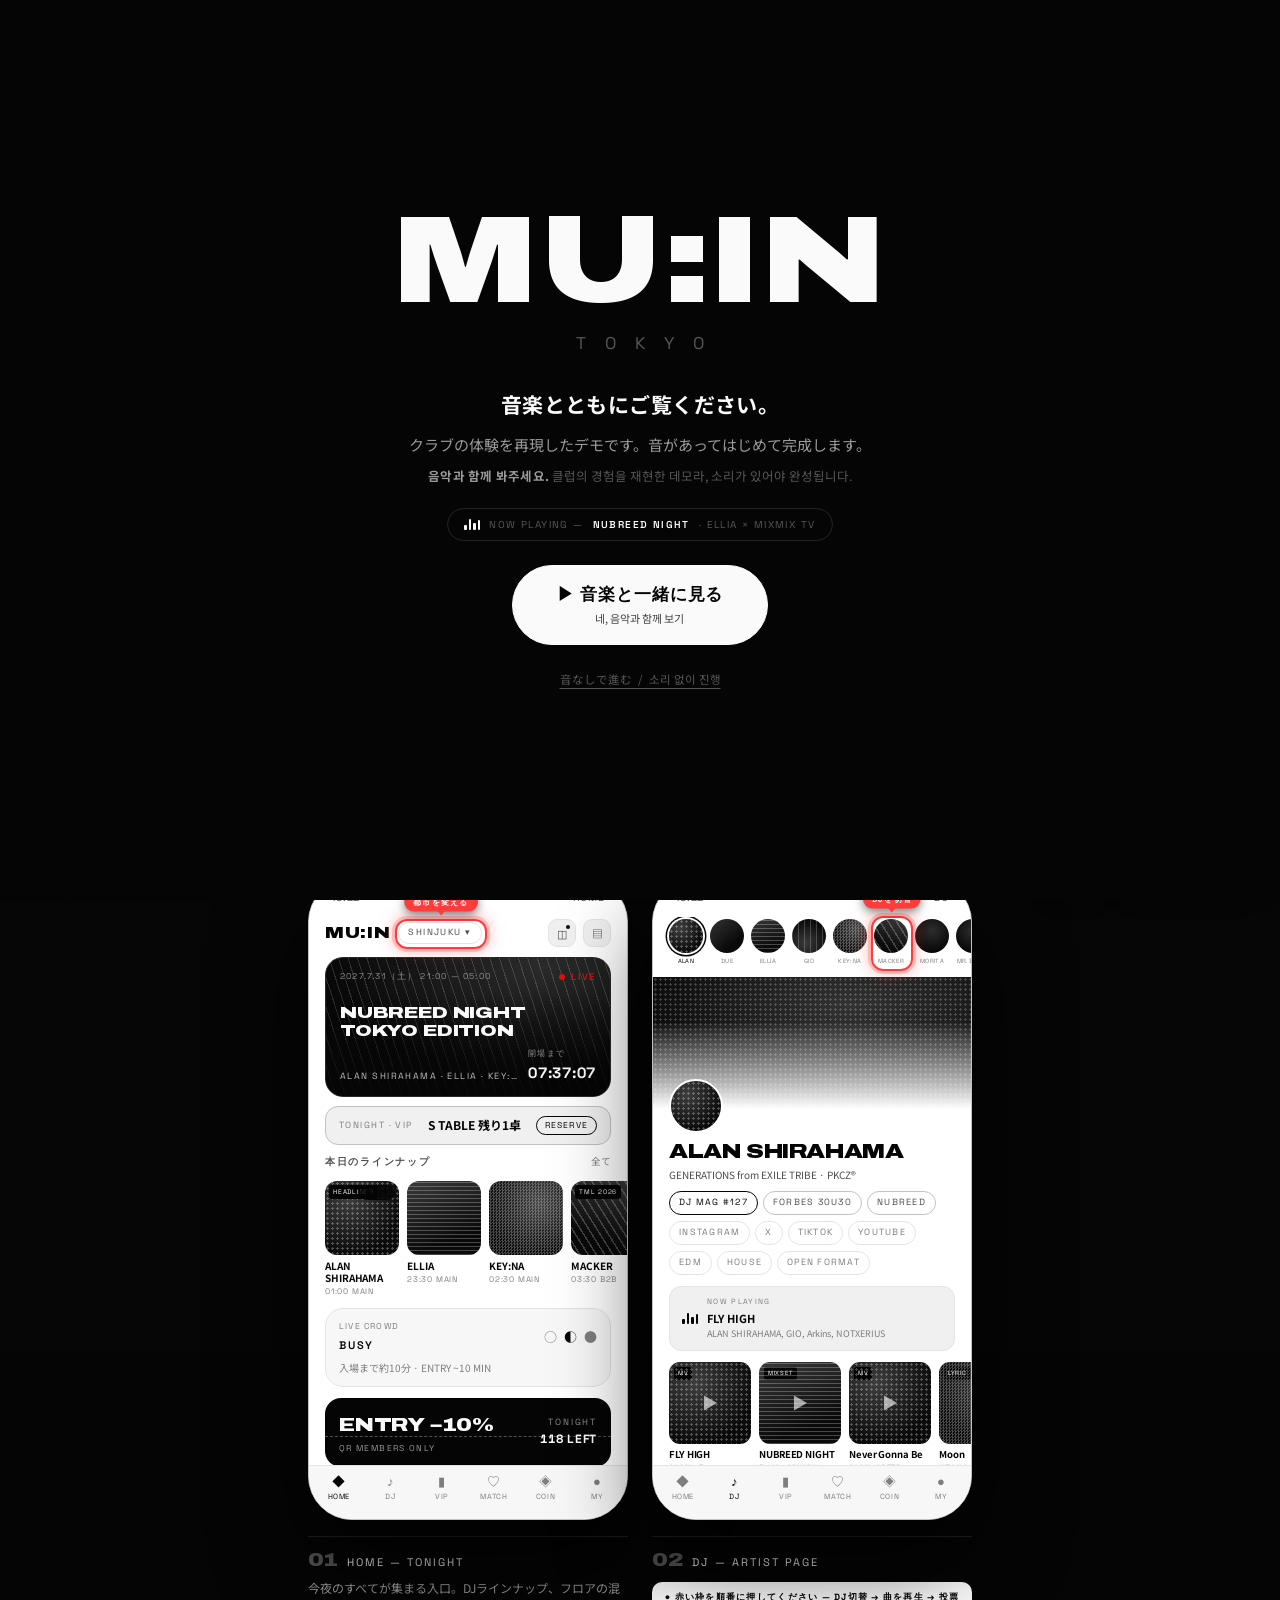
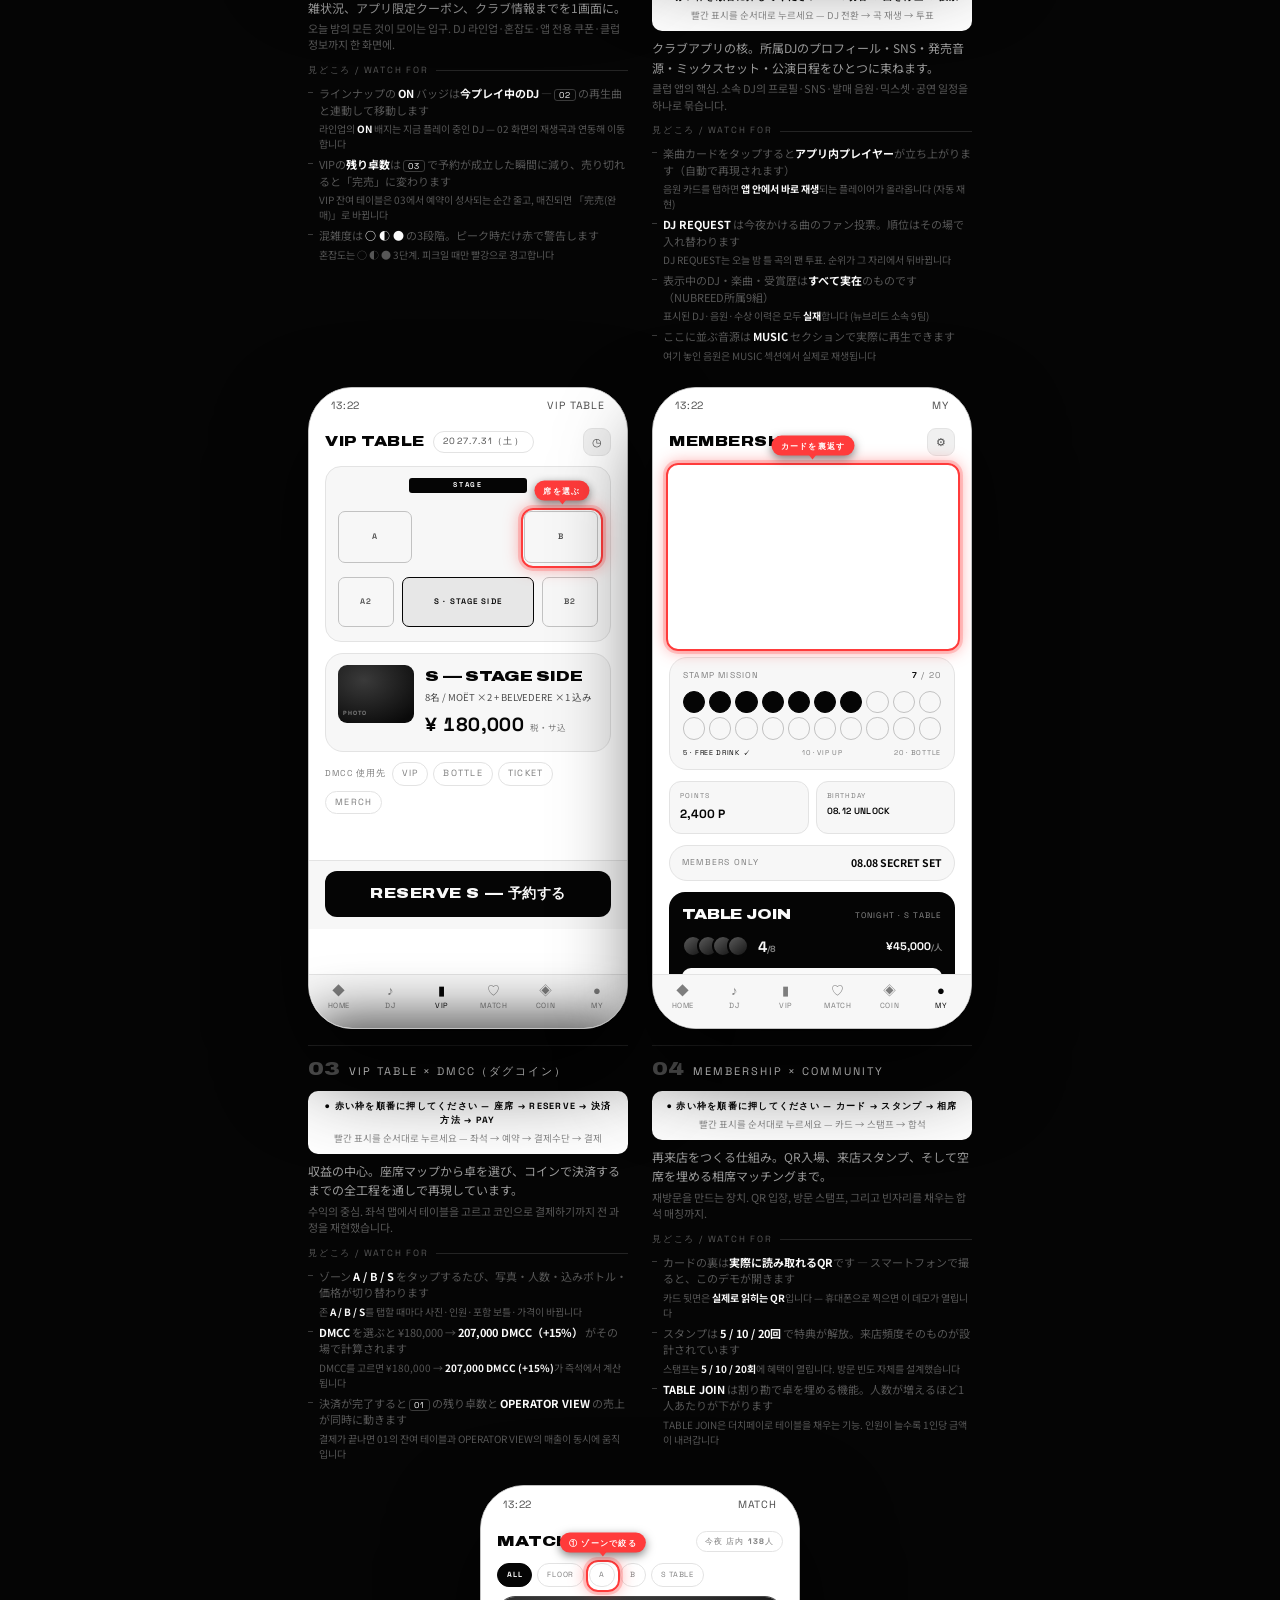
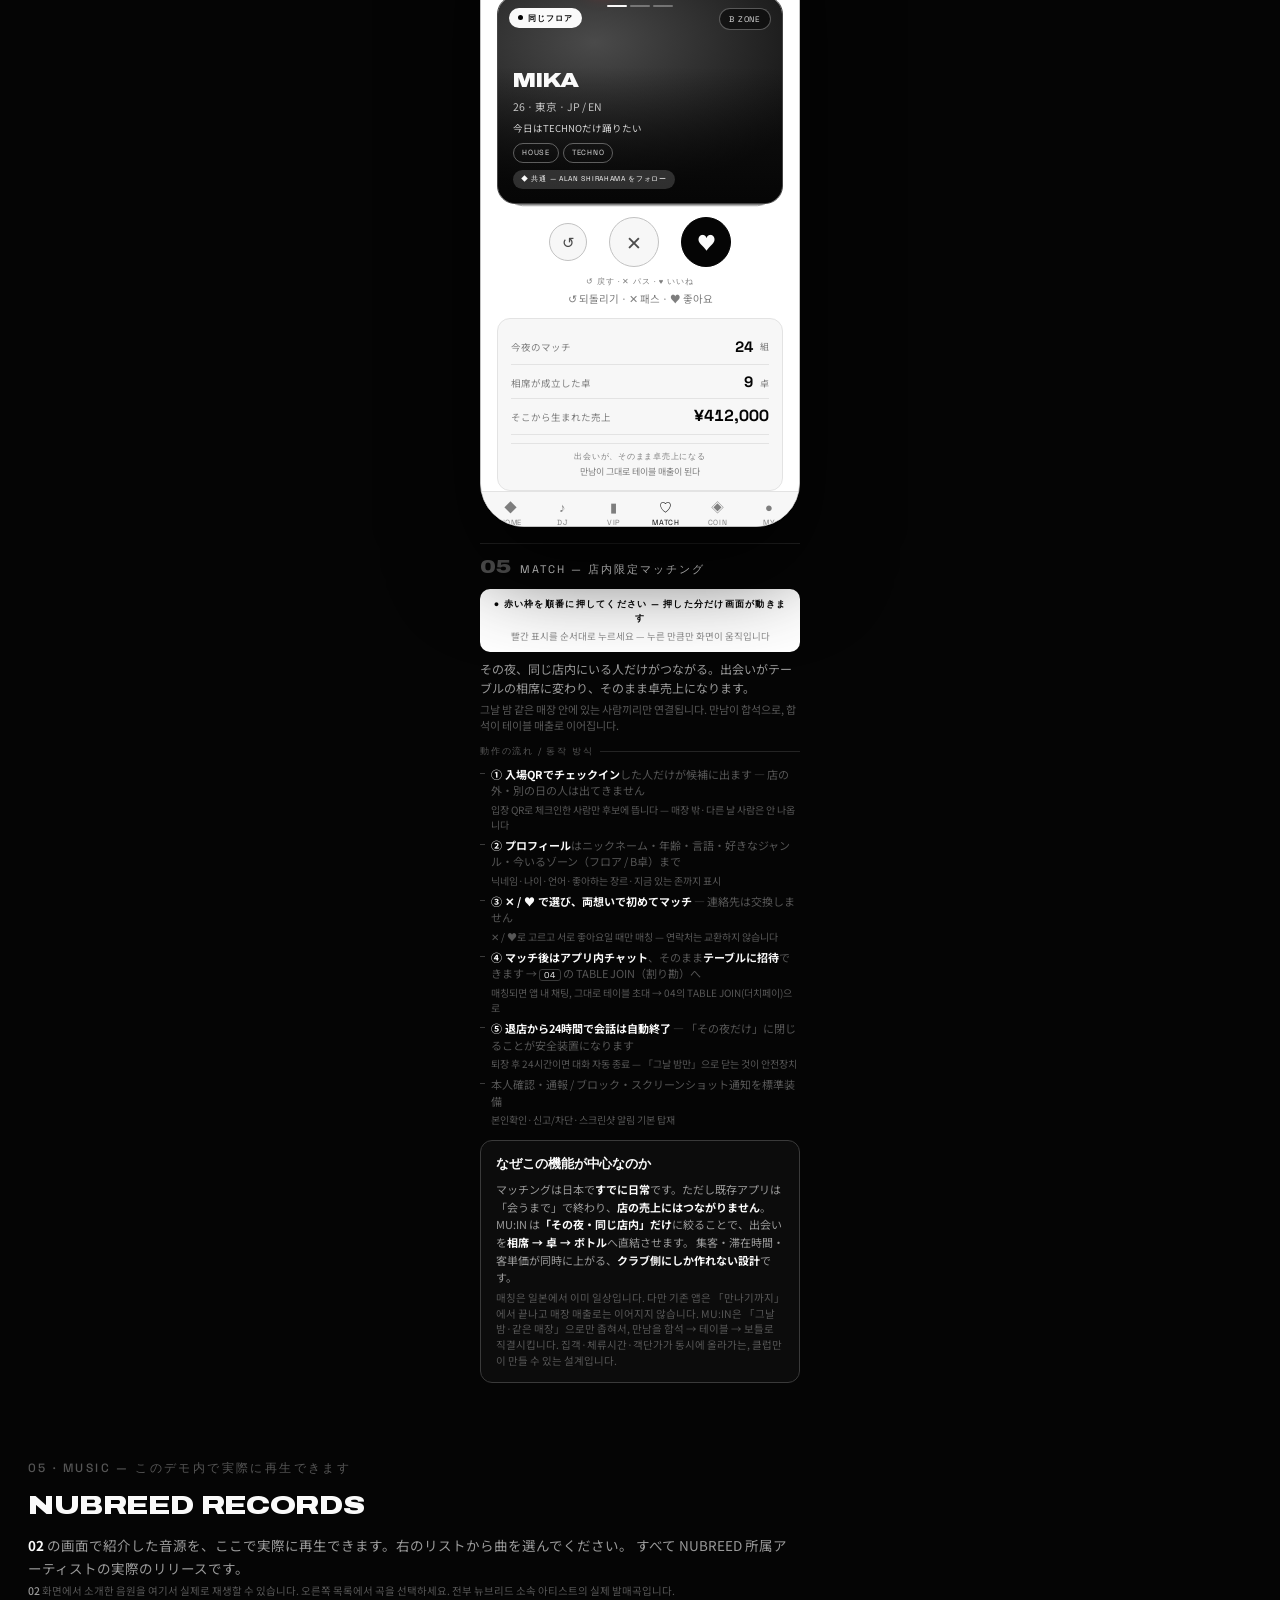
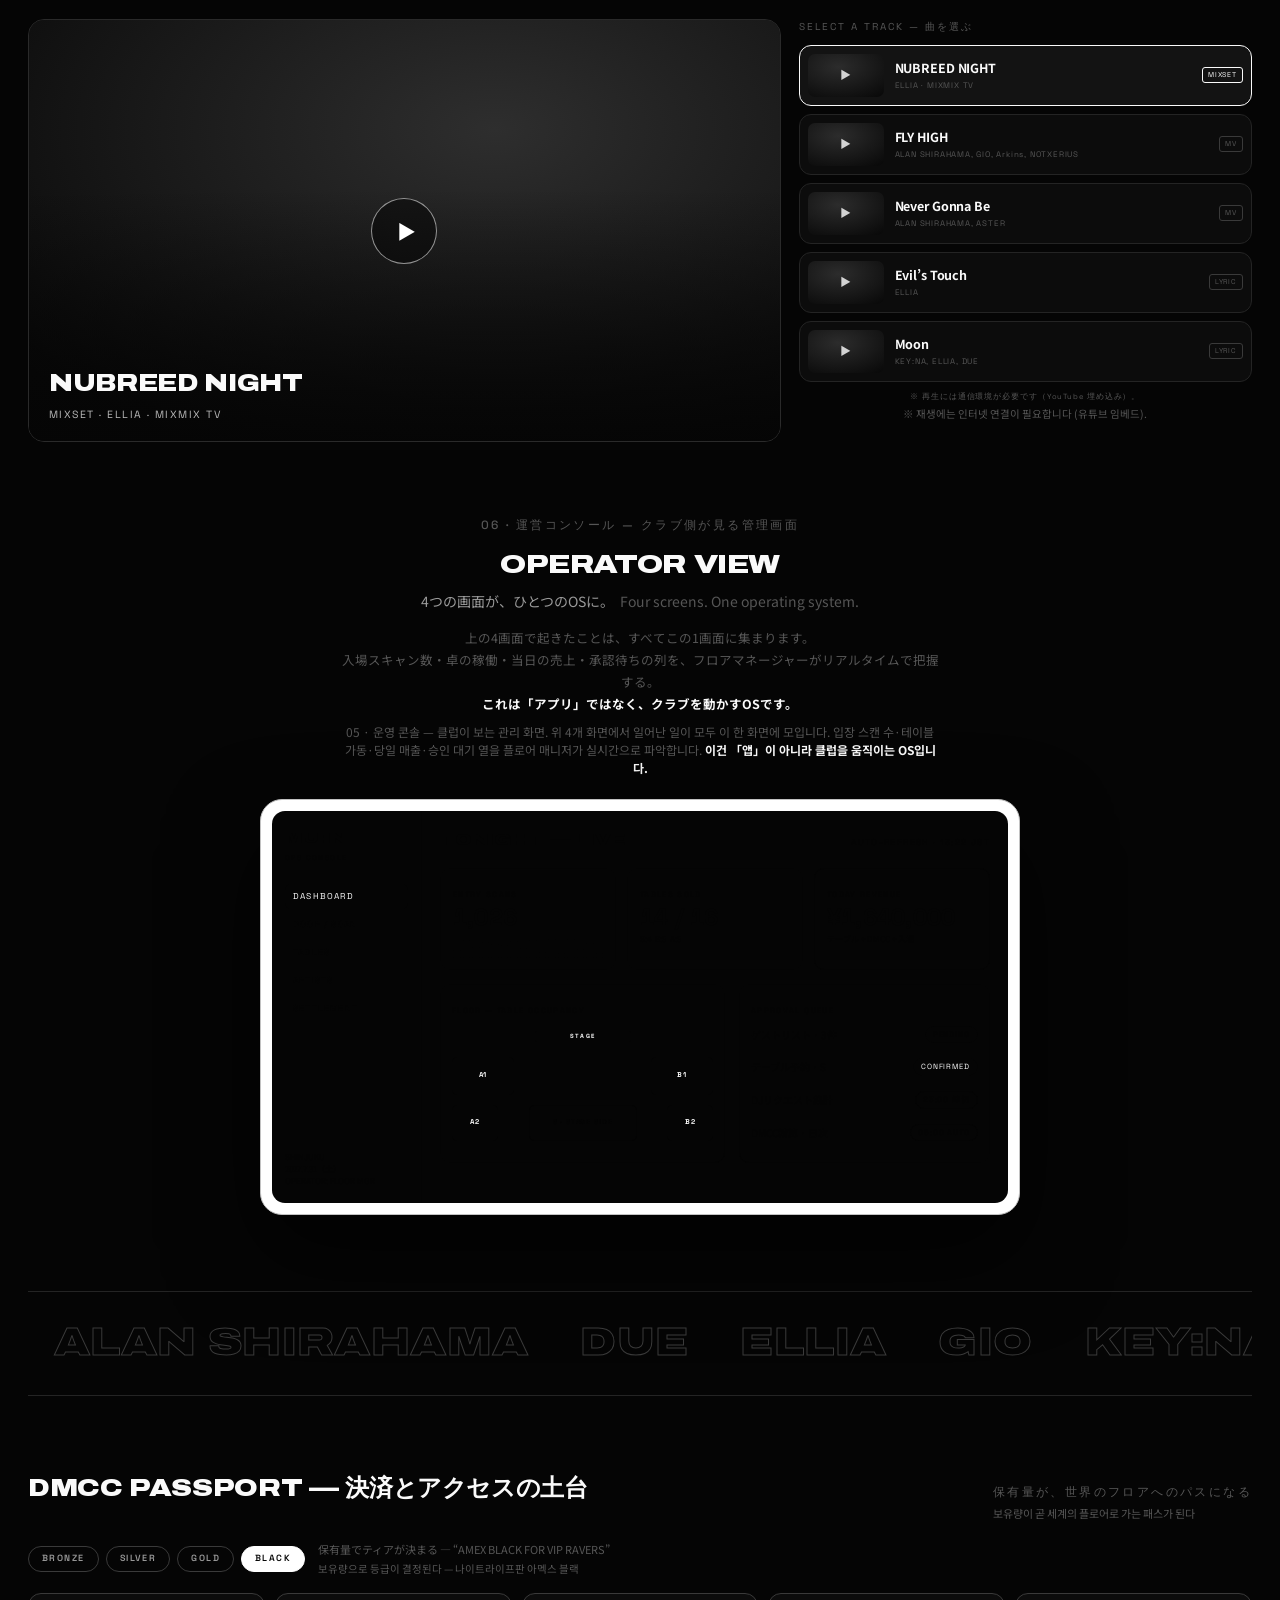
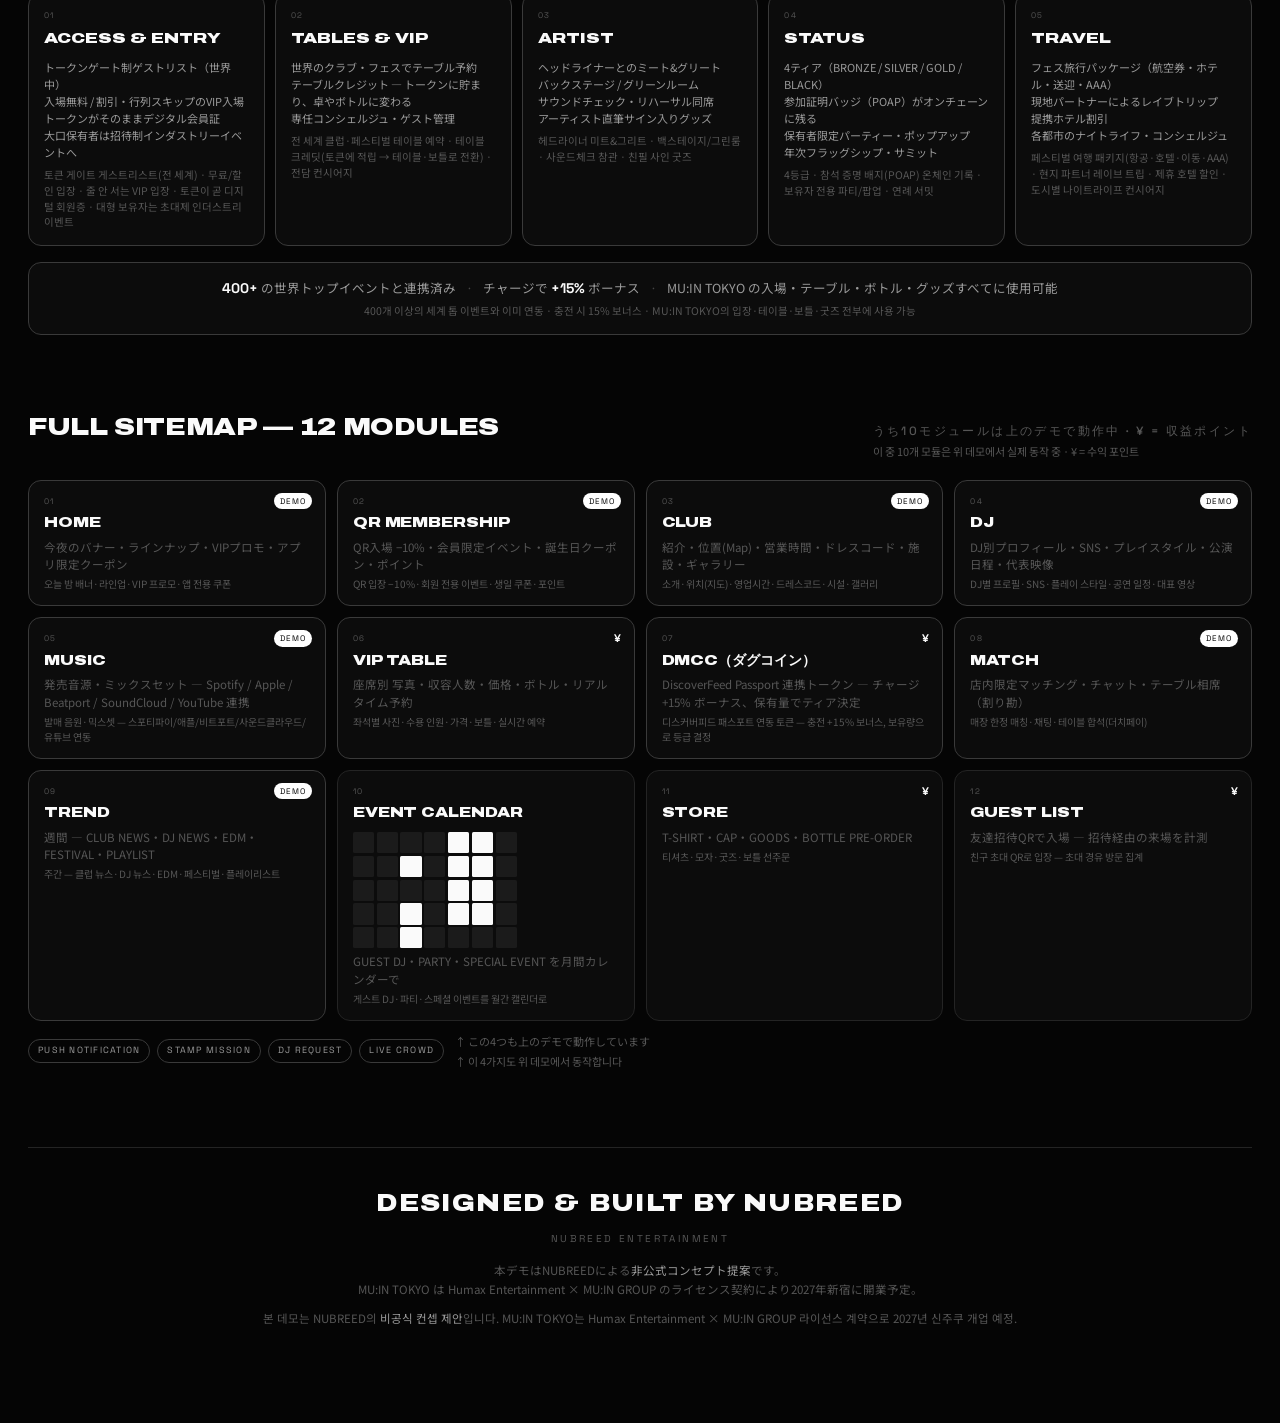
==== commit 545f55d8: "블랙 & 화이트 컨셉 반영 — 버튼 이름은 화면 색, 바깥은 언제나 반대색 기존에는 기기 내부가 테마와 무관하게 항상 다크로 고정돼 있어 WHITE를 눌러도 화면은 계속 검정이었다" ====
--- a/index.html
+++ b/index.html
@@ -24,16 +24,17 @@
    셸(설명 영역)은 WHITE ⇄ BLACK 토글. 기기(폰·태블릿) 내부는 항상 다크로 고정한다.
    클럽 앱이 라이트 모드면 어색하고, 흰 배경 위의 검은 기기가 대비도 가장 강하다. */
 :root{
-  /* ── WHITE (기본) ── */
-  --k-0:#FFFFFF; --k-1:#F7F7F7; --k-2:#F0F0F0; --k-3:#E7E7E7;
-  --line:#E3E3E3; --line-hi:#C2C2C2;
-  --tx-1:#050505; --tx-2:#4C4C4C; --tx-3:#7E7E7E;
-  --shiro:#050505; --shiro-t:#FAFAFA;      /* 반전 블록 — 라이트에선 검은 블록 */
-  --stroke:#E6E6E6;                         /* 배경 아웃라인 타이포 */
-  --spotc:rgba(0,0,0,.045);
-  --grain-op:.05; --grain-blend:multiply;
-  --dev-shadow:0 26px 60px rgba(0,0,0,.26),0 2px 8px rgba(0,0,0,.10);
-  --aka:#DE0F0F;
+  /* ── WHITE 버튼 (기본) — 화면은 흰색, 바깥은 검정 ──
+     버튼 이름은 '기기 화면'의 색이고, 셸은 언제나 그 반대다. */
+  --k-0:#050505; --k-1:#0C0C0C; --k-2:#131313; --k-3:#1B1B1B;
+  --line:#242424; --line-hi:#3A3A3A;
+  --tx-1:#FAFAFA; --tx-2:#9A9A9A; --tx-3:#565656;
+  --shiro:#FFFFFF; --shiro-t:#050505;
+  --stroke:#1B1B1B;
+  --spotc:rgba(255,255,255,.06);
+  --grain-op:.07; --grain-blend:overlay;
+  --dev-shadow:0 40px 90px rgba(0,0,0,.75),inset 0 1px 0 rgba(255,255,255,.06);
+  --aka:#FF2A2A;
   --gin:linear-gradient(135deg,#FFFFFF 0%,#8E8E8E 38%,#F2F2F2 55%,#6B6B6B 100%);
   --beat:462ms;
   --ease:cubic-bezier(.16,1,.3,1);
@@ -43,31 +44,46 @@
   --label:'Space Grotesk','Archivo',monospace;
   --body:'Noto Sans JP','Archivo',-apple-system,sans-serif;
 }
-/* ── BLACK 테마 ── */
+/* ── BLACK 버튼 — 화면은 검정, 바깥은 흰색 ── */
 html[data-theme="dark"]{
-  --k-0:#050505; --k-1:#0C0C0C; --k-2:#131313; --k-3:#1B1B1B;
-  --line:#242424; --line-hi:#3A3A3A;
-  --tx-1:#FAFAFA; --tx-2:#9A9A9A; --tx-3:#565656;
-  --shiro:#FFFFFF; --shiro-t:#050505;
-  --stroke:#1B1B1B;
-  --spotc:rgba(255,255,255,.06);
-  --grain-op:.07; --grain-blend:overlay;
-  --dev-shadow:0 40px 90px rgba(0,0,0,.75),inset 0 1px 0 rgba(255,255,255,.06);
-  --aka:#FF2A2A;
+  --k-0:#FFFFFF; --k-1:#F7F7F7; --k-2:#F0F0F0; --k-3:#E7E7E7;
+  --line:#E3E3E3; --line-hi:#C2C2C2;
+  --tx-1:#050505; --tx-2:#4C4C4C; --tx-3:#7E7E7E;
+  --shiro:#050505; --shiro-t:#FAFAFA;
+  --stroke:#E6E6E6;
+  --spotc:rgba(0,0,0,.045);
+  --grain-op:.05; --grain-blend:multiply;
+  --dev-shadow:0 26px 60px rgba(0,0,0,.26),0 2px 8px rgba(0,0,0,.10);
+  --aka:#DE0F0F;
 }
-/* ── 기기 내부는 테마와 무관하게 항상 다크 ──
-   color를 반드시 명시할 것. 기기 안 텍스트 상당수가 색을 상속으로 받는데,
-   셸이 라이트가 되면 body의 검은 글자색을 물려받아 화면에서 사라진다. */
+/* ── 기기 내부도 테마를 따른다 (블랙 & 화이트 컨셉) ──
+   color를 반드시 명시할 것. 기기 안 텍스트 상당수가 색을 상속으로 받는다. */
+/* WHITE 버튼 — 기기 화면은 흰색 (셸은 검정) */
 .phone,.tablet{
+  --k-0:#FFFFFF; --k-1:#F7F7F7; --k-2:#F0F0F0; --k-3:#E7E7E7;
+  --line:#E3E3E3; --line-hi:#C2C2C2;
+  --tx-1:#050505; --tx-2:#4C4C4C; --tx-3:#7E7E7E;
+  --shiro:#050505; --shiro-t:#FAFAFA;
+  --aka:#DE0F0F;
+  color:var(--tx-1);
+}
+/* BLACK 버튼 — 기기 화면은 검정 (셸은 흰색) */
+html[data-theme="dark"] .phone, html[data-theme="dark"] .tablet{
   --k-0:#050505; --k-1:#0C0C0C; --k-2:#131313; --k-3:#1B1B1B;
   --line:#242424; --line-hi:#3A3A3A;
   --tx-1:#FAFAFA; --tx-2:#9A9A9A; --tx-3:#565656;
   --shiro:#FFFFFF; --shiro-t:#050505;
   --aka:#FF2A2A;
-  color:var(--tx-1);
 }
-/* 밝은 배경에 둘러싸이면 어두운 화면이 실제보다 더 어둡게 보인다 — 보조 텍스트를 한 단계 올림 */
-html:not([data-theme="dark"]) .phone{ --tx-2:#B2B2B2; --tx-3:#8C8C8C; }
+/* ── 사진·포스터·영상처럼 '언제나 어두운 면' ──
+   테마와 무관하게 이 안의 글자는 밝게 유지해야 읽힌다. */
+.banner,.cover,.pcard,.evcard .po,.mstage,.pimg,.matched,.udi,.gal,.art{
+  --tx-1:#FAFAFA; --tx-2:#BDBDBD; --tx-3:#8E8E8E; --line:#2A2A2A; --line-hi:#454545;
+  color:#FAFAFA;
+}
+/* 반전 블록(.inv) 내부의 옅은 선·면 — 배경색이 테마마다 뒤집히므로 따로 잡는다 */
+.inv{ --inv-line:rgba(5,5,5,.16); --inv-soft:rgba(5,5,5,.10); }
+html:not([data-theme="dark"]) .phone .inv{ --inv-line:rgba(250,250,250,.30); --inv-soft:rgba(250,250,250,.16); }
 html{transition:background-color .45s var(--ease)}
 *{margin:0;padding:0;box-sizing:border-box}
 html{scroll-behavior:smooth}
@@ -257,7 +273,7 @@
 .ic u{position:absolute;top:5px;right:5px;width:4px;height:4px;border-radius:50%;background:var(--tx-1)}
 
 /* 탭바 */
-.tabbar{margin-top:auto;flex:none;display:flex;border-top:1px solid var(--line);background:#0C0C0CE6;padding:9px 4px 16px}
+.tabbar{margin-top:auto;flex:none;display:flex;border-top:1px solid var(--line);background:var(--k-1);padding:9px 4px 16px}
 .tab{flex:1;text-align:center;font-family:var(--label);font-size:8px;letter-spacing:.12em;color:var(--tx-3)}
 .tab i{display:block;font-size:13px;font-style:normal;margin-bottom:3px;line-height:1}
 .tab.on{color:var(--tx-1)}
@@ -289,7 +305,7 @@
 .tap.show{animation:tapin .55s var(--ease) forwards}
 @keyframes tapin{0%{opacity:0;transform:scale(1.7)}40%{opacity:1;transform:scale(.8)}100%{opacity:0;transform:scale(1.3)}}
 .syncbadge{position:absolute;left:50%;bottom:78px;transform:translateX(-50%);z-index:45;opacity:0;
-  font-family:var(--label);font-size:8.5px;letter-spacing:.16em;color:#050505;background:var(--shiro);
+  font-family:var(--label);font-size:8.5px;letter-spacing:.16em;color:var(--shiro-t);background:var(--shiro);
   padding:5px 11px;border-radius:999px;white-space:nowrap;pointer-events:none}
 .syncbadge.show{animation:sbin 1.6s var(--ease) forwards}
 @keyframes sbin{0%{opacity:0;transform:translate(-50%,-6px)}14%,72%{opacity:1;transform:translate(-50%,0)}100%{opacity:0;transform:translate(-50%,-4px)}}
@@ -347,7 +363,7 @@
 .lu .nm{font-size:10px;font-weight:700;margin-top:5px;letter-spacing:-.01em;line-height:1.2}
 .lu .tm{font-family:var(--label);font-size:8px;letter-spacing:.1em;color:var(--tx-3);margin-top:1px}
 .lu .hb{position:absolute;top:4px;left:4px;font-family:var(--label);font-size:6.5px;letter-spacing:.12em;
-  background:var(--shiro);color:#050505;padding:2px 4px;border-radius:3px}
+  background:var(--shiro);color:var(--shiro-t);padding:2px 4px;border-radius:3px}
 .lu .onst{position:absolute;top:4px;right:4px;display:none;align-items:center;gap:2px;
   background:rgba(5,5,5,.85);border:1px solid var(--tx-1);border-radius:999px;padding:2px 5px}
 .lu.on .onst{display:inline-flex}
@@ -362,7 +378,7 @@
 .crowd .st{font-family:var(--label);font-size:11px;letter-spacing:.16em;color:var(--tx-1);font-weight:600}
 .crowd .sub{font-family:var(--jp);font-size:10px;color:var(--tx-3);margin-top:6px}
 .coupon{padding:12px 14px;display:flex;justify-content:space-between;align-items:center}
-.coupon:after{content:'';position:absolute;left:0;right:0;bottom:30px;border-top:1px dashed rgba(5,5,5,.22)}
+.coupon:after{content:'';position:absolute;left:0;right:0;bottom:30px;border-top:1px dashed var(--inv-line)}
 .coupon .t1{font-family:var(--disp);font-weight:900;font-stretch:125%;font-size:19px;letter-spacing:-.01em}
 .coupon .t2{font-family:var(--label);font-size:8.5px;letter-spacing:.16em;opacity:.6;margin-top:2px}
 .coupon .rt{text-align:right}
@@ -374,7 +390,7 @@
   background-size:14px 14px;border:1px solid var(--line)}
 .map .pin{position:absolute;left:56%;top:48%;width:7px;height:7px;border-radius:50%;background:var(--tx-1);
   transform:translate(-50%,-50%);box-shadow:0 0 0 4px rgba(250,250,250,.13)}
-.map .rd{position:absolute;background:rgba(255,255,255,.13)}
+.map .rd{position:absolute;background:var(--line-hi);opacity:.55}
 .gal{display:flex;gap:4px;margin-top:8px}
 .gal i{flex:1;height:26px;border-radius:5px;background:linear-gradient(150deg,#2C2C2C,#0C0C0C)}
 .gal i:nth-child(2){background:linear-gradient(30deg,#333,#0A0A0A)}
@@ -421,7 +437,7 @@
 .rl .art{height:82px;border-radius:11px;position:relative;overflow:hidden}
 .rl .art img{position:absolute;inset:0;width:100%;height:100%;object-fit:cover;filter:grayscale(1) contrast(1.08)}
 .rl .art .ty{position:absolute;top:5px;left:5px;font-family:var(--label);font-size:6px;letter-spacing:.12em;
-  background:var(--shiro);color:#050505;padding:2px 4px;border-radius:3px}
+  background:var(--shiro);color:var(--shiro-t);padding:2px 4px;border-radius:3px}
 .rl .art .pl{position:absolute;inset:0;display:grid;place-items:center;font-size:16px;color:rgba(255,255,255,.62)}
 .rl .nm{font-size:9.5px;font-weight:700;margin-top:5px;line-height:1.25;letter-spacing:-.01em}
 .rl .ar{font-family:var(--label);font-size:7.5px;letter-spacing:.08em;color:var(--tx-3);margin-top:1px}
@@ -435,8 +451,8 @@
 .vt{margin-top:9px}
 .vt .v{display:flex;align-items:center;gap:8px;margin-top:6px}
 .vt .v .n{font-size:9.5px;font-weight:700;width:78px;flex:none;white-space:nowrap;overflow:hidden;text-overflow:ellipsis}
-.vt .v .br{flex:1;height:5px;background:rgba(5,5,5,.14);border-radius:99px;overflow:hidden}
-.vt .v .br i{display:block;height:100%;background:#050505;border-radius:99px;transition:width .7s var(--ease)}
+.vt .v .br{flex:1;height:5px;background:var(--inv-line);border-radius:99px;overflow:hidden}
+.vt .v .br i{display:block;height:100%;background:var(--shiro-t);border-radius:99px;transition:width .7s var(--ease)}
 .vt .v .c{font-family:var(--label);font-size:9px;font-weight:700;width:24px;text-align:right;font-variant-numeric:tabular-nums}
 .req .fo{font-family:var(--jp);font-size:8.5px;opacity:.55;margin-top:9px;line-height:1.4}
 .sched{padding:0 16px;margin-top:11px;display:flex;flex-direction:column;gap:5px;padding-bottom:14px}
@@ -460,15 +476,15 @@
   background:var(--k-1);overflow:hidden;flex:none}
 .floor .stage{position:absolute;left:50%;top:11px;transform:translateX(-50%);width:118px;height:15px;
   background:var(--shiro);border-radius:3px;display:grid;place-items:center}
-.floor .stage b{font-family:var(--label);font-size:7px;letter-spacing:.24em;color:#050505}
+.floor .stage b{font-family:var(--label);font-size:7px;letter-spacing:.24em;color:var(--shiro-t)}
 .zn{position:absolute;border:1px solid var(--line-hi);border-radius:7px;display:grid;place-items:center;
   transition:all .35s var(--ease);background:transparent}
 .zn b{font-family:var(--label);font-size:8px;letter-spacing:.14em;color:var(--tx-2);font-weight:600}
-.zn.sel{border-color:var(--tx-1);background:rgba(250,250,250,.07)}
+.zn.sel{border-color:var(--tx-1);background:var(--k-3)}
 .zn.sel b{color:var(--tx-1)}
 .zn.taken{background:var(--tx-1);border-color:var(--tx-1)}
-.zn.taken b{color:#050505;font-size:7px}
-.zn.taken:after{content:'貸切';position:absolute;bottom:2px;font-family:var(--jp);font-size:6px;color:#050505;opacity:.7}
+.zn.taken b{color:var(--k-0);font-size:7px}
+.zn.taken:after{content:'貸切';position:absolute;bottom:2px;font-family:var(--jp);font-size:6px;color:var(--k-0);opacity:.7}
 .zdetail{margin:11px 16px 0;padding:11px 12px;flex:none}
 .zdetail .rw{display:flex;gap:11px}
 .zdetail .ph{width:76px;height:58px;border-radius:9px;flex:none;position:relative;overflow:hidden;
@@ -481,8 +497,8 @@
   font-variant-numeric:tabular-nums;display:flex;align-items:baseline;gap:6px}
 .zdetail .pr u{text-decoration:none;font-family:var(--jp);font-size:8.5px;font-weight:400;color:var(--tx-3);letter-spacing:0}
 .usefor{display:flex;gap:5px;align-items:center;padding:0 16px;margin-top:10px;flex:none;flex-wrap:wrap}
-.ctabar{margin-top:auto;flex:none;padding:10px 16px 12px;border-top:1px solid var(--line);background:#0C0C0CE6}
-.cta{width:100%;height:46px;border:0;border-radius:12px;background:var(--shiro);color:#050505;
+.ctabar{margin-top:auto;flex:none;padding:10px 16px 12px;border-top:1px solid var(--line);background:var(--k-1)}
+.cta{width:100%;height:46px;border:0;border-radius:12px;background:var(--shiro);color:var(--shiro-t);
   font-family:var(--disp);font-weight:900;font-stretch:125%;font-size:14px;letter-spacing:.04em;cursor:pointer}
 .sheet{position:absolute;left:0;right:0;bottom:0;z-index:30;background:var(--k-2);border-top:1px solid var(--line-hi);
   border-radius:24px 24px 0 0;padding:12px 16px 18px;transform:translateY(106%);transition:transform .45s var(--ease);
@@ -494,10 +510,10 @@
 .pt{flex:1;border:1px solid var(--line);border-radius:11px;padding:9px 10px;transition:all .3s var(--ease);position:relative}
 .pt .k{font-family:var(--label);font-size:7.5px;letter-spacing:.14em;color:var(--tx-3)}
 .pt .v{font-family:var(--label);font-weight:700;font-size:12px;margin-top:3px;color:var(--tx-2);font-variant-numeric:tabular-nums}
-.pt.on{border-color:var(--tx-1);background:rgba(250,250,250,.06)}
+.pt.on{border-color:var(--tx-1);background:var(--k-2)}
 .pt.on .v{color:var(--tx-1)}
 .pt .bn{position:absolute;top:-6px;right:7px;font-family:var(--label);font-size:6.5px;letter-spacing:.1em;
-  background:var(--shiro);color:#050505;padding:2px 5px;border-radius:999px}
+  background:var(--shiro);color:var(--shiro-t);padding:2px 5px;border-radius:999px}
 .wallet{margin-top:9px;border:1px dashed var(--line-hi);border-radius:11px;padding:9px 11px;
   display:none;align-items:center;justify-content:space-between}
 .wallet.on{display:flex;animation:fadein .4s var(--ease)}
@@ -506,16 +522,16 @@
 .wallet .v{font-family:var(--label);font-weight:700;font-size:15px;letter-spacing:.02em;font-variant-numeric:tabular-nums}
 .wallet .v u{text-decoration:none;font-size:9px;color:var(--tx-3);margin-left:3px}
 .sheet .fine{font-family:var(--jp);font-size:8px;color:var(--tx-3);margin-top:8px;line-height:1.45}
-.paybtn{width:100%;height:42px;border:0;border-radius:11px;background:var(--shiro);color:#050505;margin-top:9px;
+.paybtn{width:100%;height:42px;border:0;border-radius:11px;background:var(--shiro);color:var(--shiro-t);margin-top:9px;
   font-family:var(--disp);font-weight:900;font-stretch:125%;font-size:12.5px;letter-spacing:.06em;cursor:pointer}
 .paybtn.busy{background:var(--k-3);color:var(--tx-3)}
-.done{position:absolute;inset:38px 0 0 0;z-index:35;background:var(--shiro);color:#050505;display:flex;
+.done{position:absolute;inset:38px 0 0 0;z-index:35;background:var(--shiro);color:var(--shiro-t);display:flex;
   flex-direction:column;align-items:center;justify-content:center;gap:9px;opacity:0;pointer-events:none;
   transition:opacity .32s var(--ease)}
 .done.show{opacity:1;pointer-events:auto}
 .done .t1{font-family:var(--disp);font-weight:900;font-stretch:125%;font-size:24px;letter-spacing:-.02em}
 .done .t2{font-family:var(--jp);font-size:11px;opacity:.65;text-align:center;line-height:1.5}
-.done .qrmini{width:56px;height:56px;border-radius:8px;background:#050505;margin-top:6px;position:relative;overflow:hidden}
+.done .qrmini{width:56px;height:56px;border-radius:8px;background:var(--shiro-t);margin-top:6px;position:relative;overflow:hidden}
 .done .qrmini:after{content:'';position:absolute;inset:7px;
   background-image:radial-gradient(#fff 1px,transparent 1.2px);background-size:5px 5px;opacity:.85}
 .done .gin{width:112px;height:5px;border-radius:99px;background:var(--gin);margin-top:4px}
@@ -531,6 +547,7 @@
 .mcard{border-radius:16px;aspect-ratio:1.586;position:relative;transform-style:preserve-3d;
   transition:transform .85s var(--ease)}
 .mcard.flip{transform:rotateY(180deg)}
+.mcard .front{--tx-1:#FAFAFA; --tx-2:#BDBDBD; --tx-3:#8E8E8E; color:#FAFAFA}
 .mcard .face{position:absolute;inset:0;border-radius:16px;overflow:hidden;backface-visibility:hidden;
   background:#0A0A0A;border:1px solid transparent;
   background-image:linear-gradient(#0A0A0A,#0A0A0A),var(--gin);
@@ -584,12 +601,12 @@
 .join .cnt{font-family:var(--label);font-weight:700;font-size:15px;font-variant-numeric:tabular-nums}
 .join .cnt u{text-decoration:none;font-size:9px;opacity:.5}
 .join .pp{margin-left:auto;font-family:var(--label);font-weight:700;font-size:11px;font-variant-numeric:tabular-nums}
-.join .btn{margin-top:10px;height:34px;border-radius:9px;background:#050505;color:#FAFAFA;display:grid;place-items:center;
+.join .btn{margin-top:10px;height:34px;border-radius:9px;background:var(--shiro-t);color:var(--shiro);display:grid;place-items:center;
   font-family:var(--disp);font-weight:900;font-stretch:125%;font-size:11.5px;letter-spacing:.14em}
-.join.full .btn{background:rgba(5,5,5,.32)}
-.chat{margin-top:9px;border-top:1px solid rgba(5,5,5,.14);padding-top:8px}
+.join.full .btn{background:var(--shiro-t);opacity:.42}
+.chat{margin-top:9px;border-top:1px solid var(--inv-line);padding-top:8px}
 .chat .m{font-family:var(--jp);font-size:9px;opacity:.68;margin-top:3px;line-height:1.4}
-.chat .inp{margin-top:7px;height:24px;border-radius:99px;border:1px solid rgba(5,5,5,.2);
+.chat .inp{margin-top:7px;height:24px;border-radius:99px;border:1px solid var(--inv-line);
   display:flex;align-items:center;padding:0 9px;font-family:var(--jp);font-size:8px;opacity:.4}
 .join .fo{font-family:var(--label);font-size:7.5px;letter-spacing:.12em;opacity:.5;margin-top:8px}
 
@@ -760,8 +777,8 @@
 .zn{cursor:pointer;transition:border-color .2s var(--ease),background .2s var(--ease)}
 .zn:hover{border-color:var(--tx-1)}
 .vt .v{transition:background .3s var(--ease);border-radius:6px}
-.vt .v:hover{background:rgba(250,250,250,.06)}
-.vt .v.voted{background:rgba(250,250,250,.16)}
+.vt .v:hover{background:var(--inv-soft)}
+.vt .v.voted{background:var(--inv-line)}
 .stamp .dots i.pop{animation:popin .42s var(--ease)}
 .pt{cursor:pointer}
 .cta,.paybtn{cursor:pointer}
@@ -819,7 +836,7 @@
   border-radius:999px;padding:4px 9px;font-weight:700}
 .pcard .here i{width:5px;height:5px;border-radius:50%;background:#050505;animation:pulse .469s ease-in-out infinite alternate}
 .pcard .pin2{position:absolute;top:11px;right:11px;font-family:var(--label);font-size:8px;
-  letter-spacing:.1em;color:var(--tx-2);background:rgba(5,5,5,.6);border:1px solid var(--line-hi);
+  letter-spacing:.1em;color:#DCDCDC;background:rgba(5,5,5,.6);border:1px solid rgba(250,250,250,.3);
   border-radius:999px;padding:4px 9px}
 .pcard .pbody{position:absolute;left:0;right:0;bottom:0;padding:14px 15px}
 .pcard .nm2{font-family:var(--disp);font-weight:900;font-stretch:125%;font-size:20px;letter-spacing:-.01em;color:#FAFAFA}
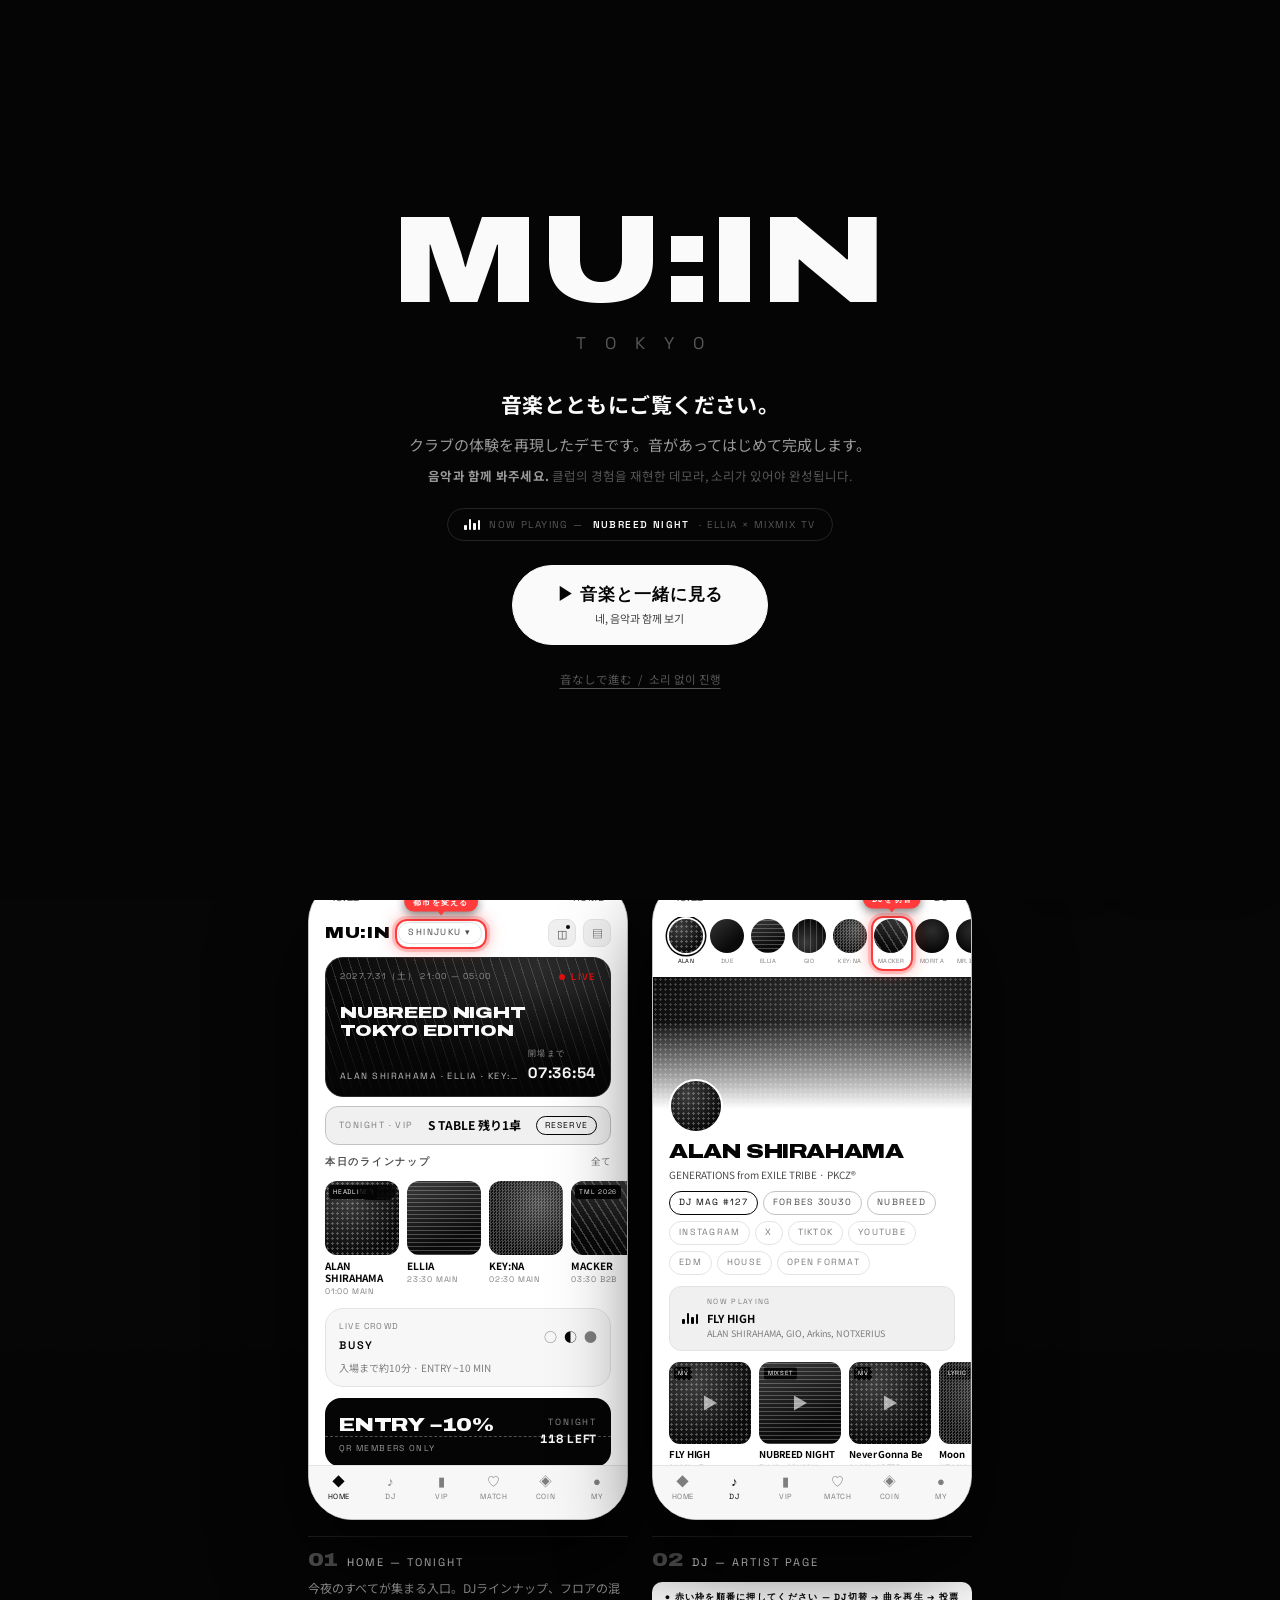
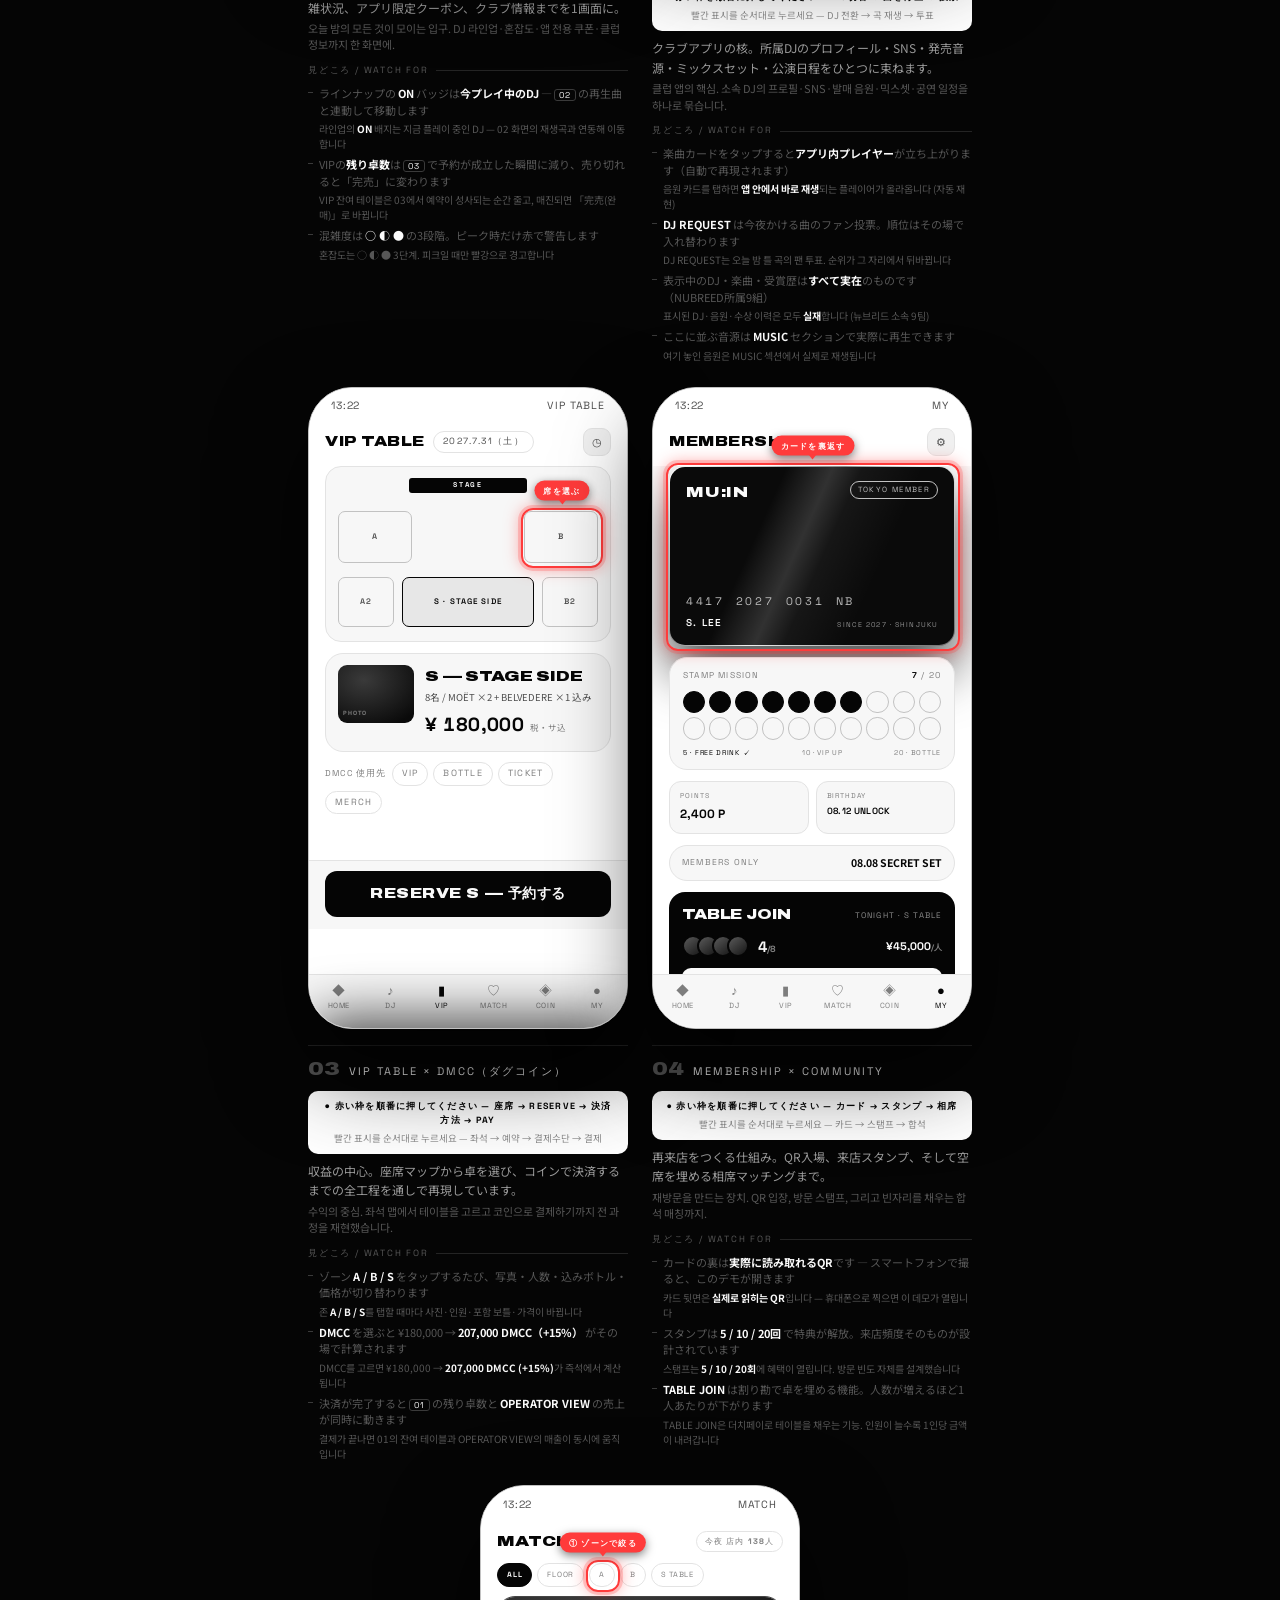
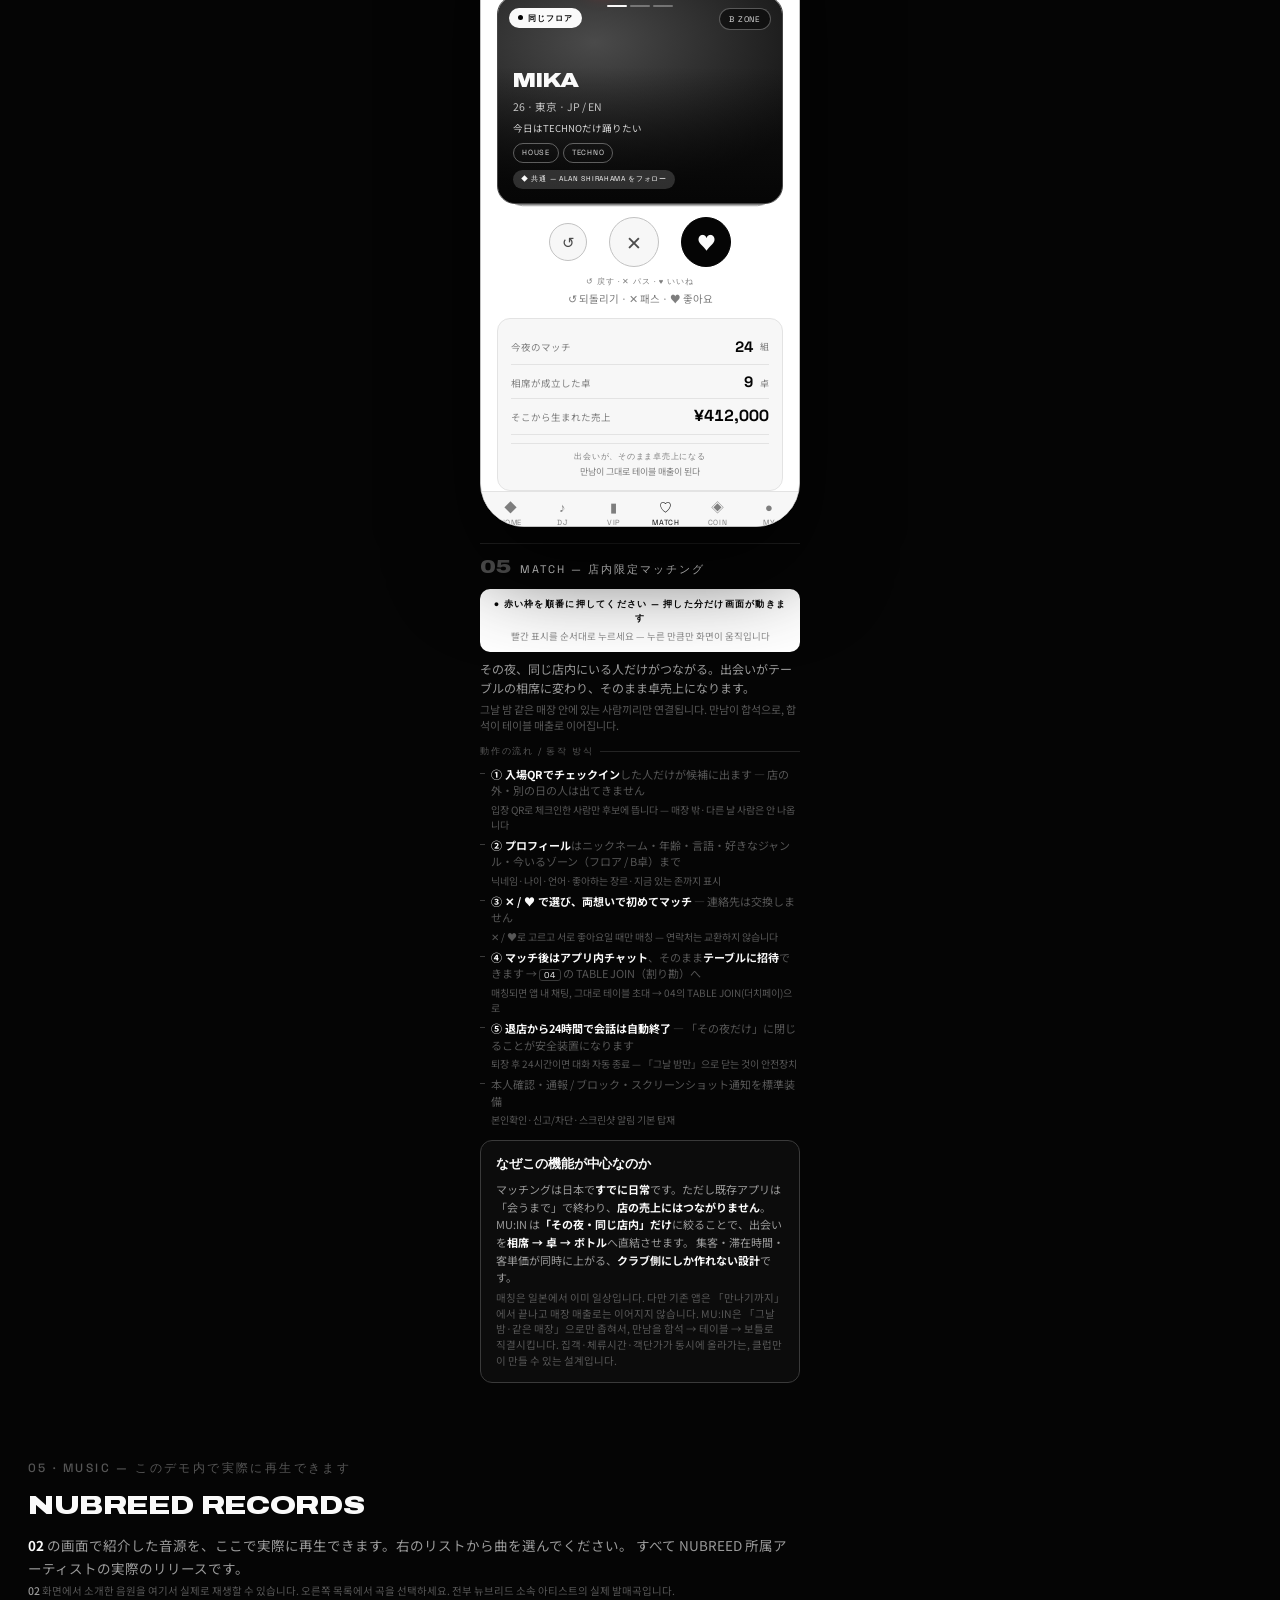
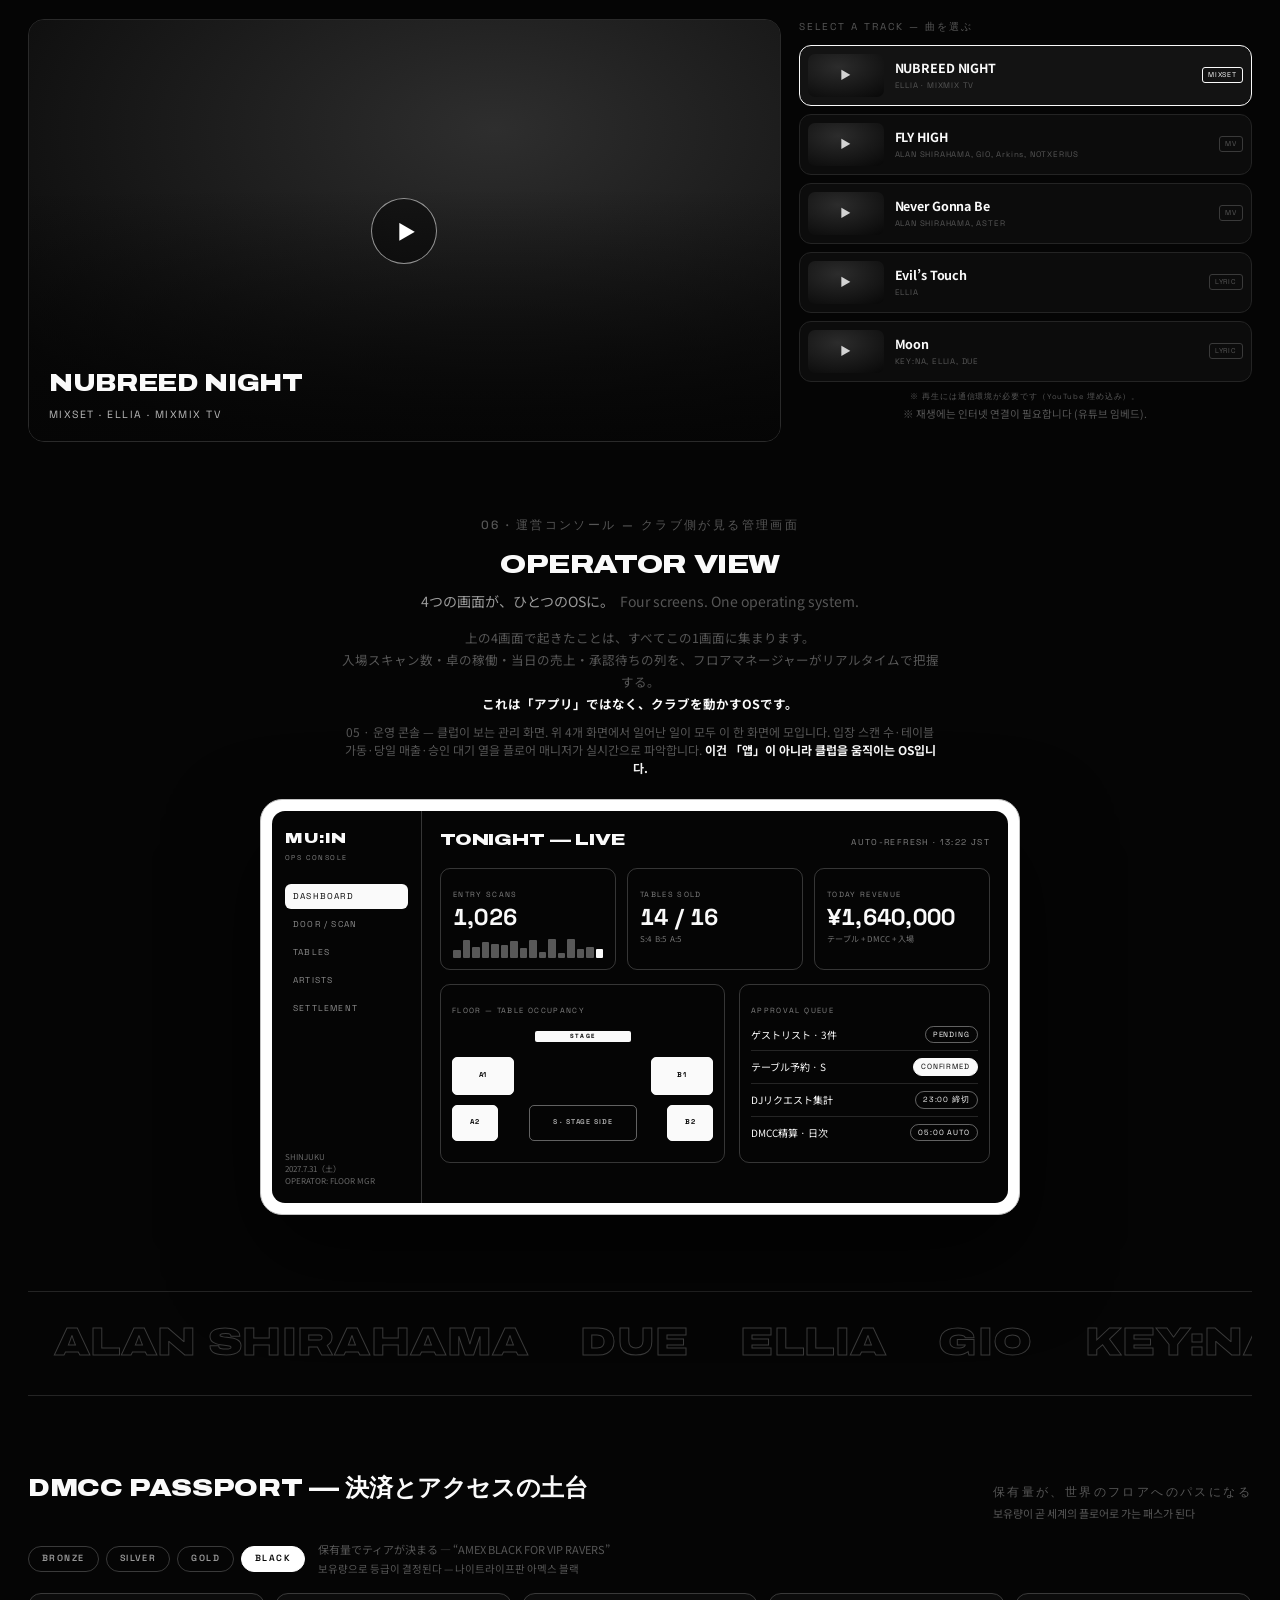
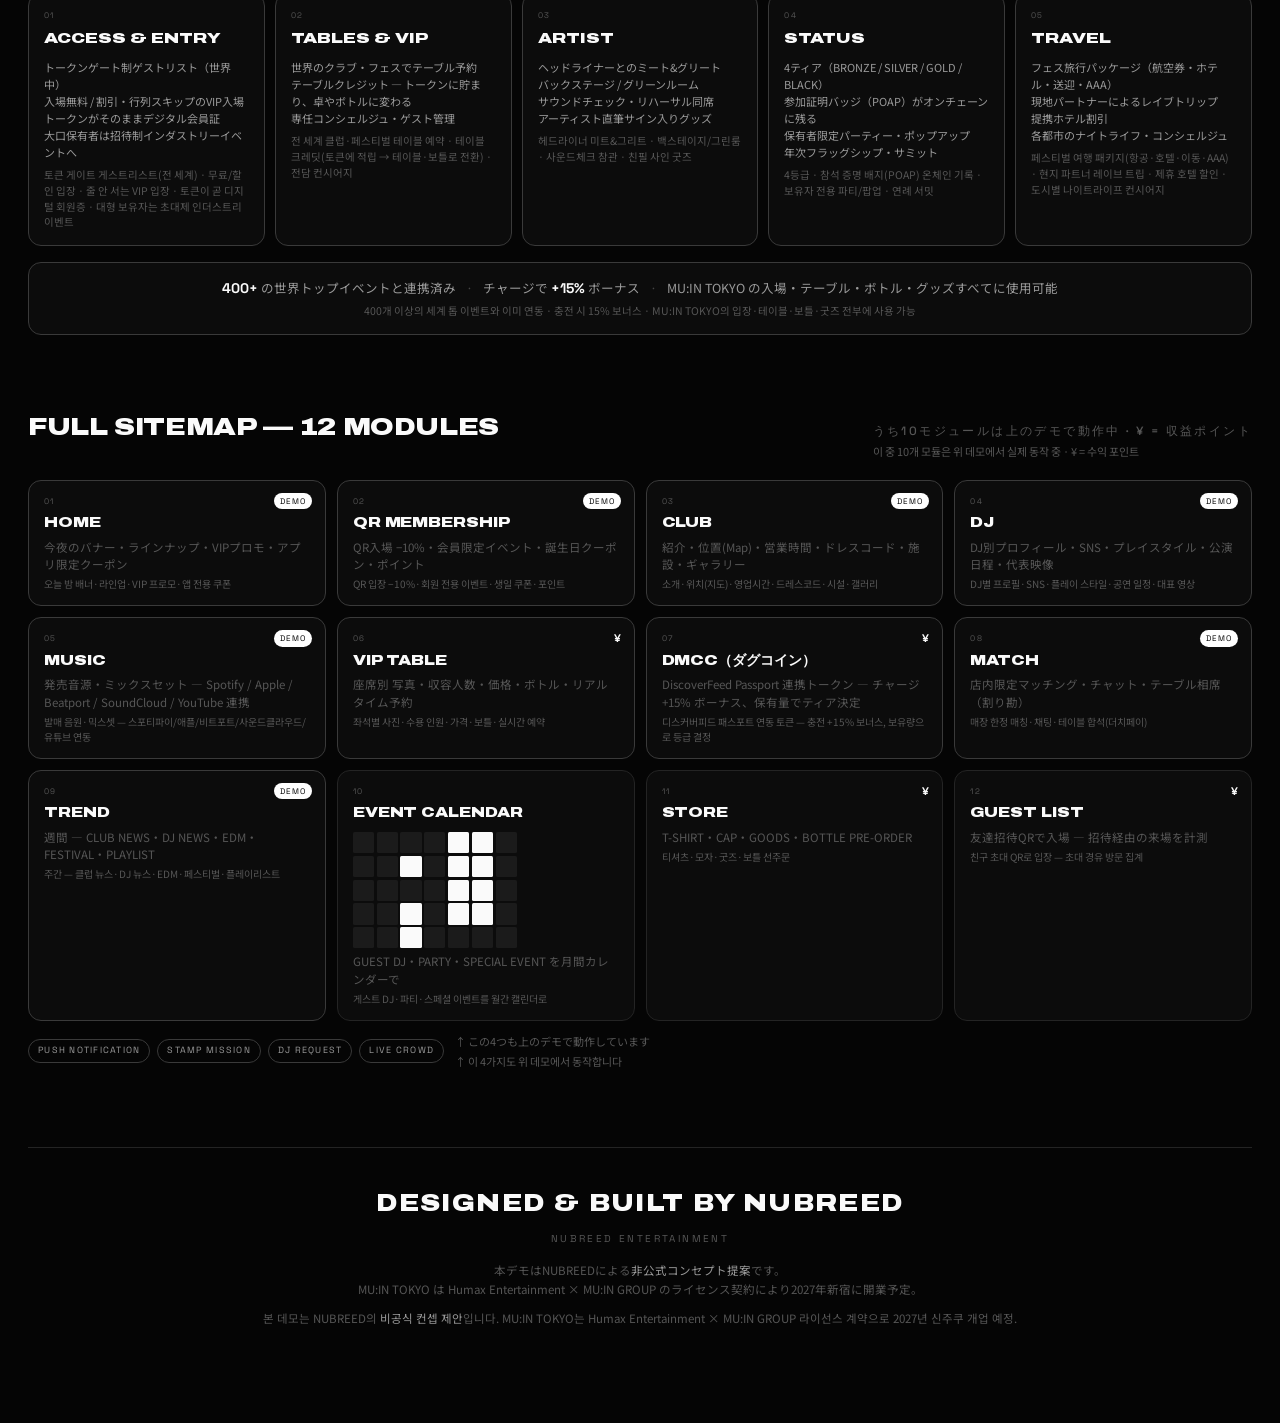
==== commit 4daea2f7: "OPERATOR VIEW 테마 대응 + 폰 화면 레이아웃 운영 콘솔은 배경이 --shiro(반전 블록)라 WHITE 모드에서 검은 배경 위에 검은 글자가 되어 내용이 통째로 안 보" ====
--- a/index.html
+++ b/index.html
@@ -681,49 +681,67 @@
 .opcap .opnote b{color:var(--tx-1);font-weight:700}
 .tablet{width:min(760px,100%);border-radius:22px;border:1px solid var(--line-hi);background:var(--k-0);
   padding:11px;box-shadow:var(--dev-shadow)}
-.opscreen{background:var(--shiro);color:#050505;border-radius:13px;overflow:hidden;display:flex;min-height:392px}
-.opside{width:150px;flex:none;border-right:1px solid rgba(5,5,5,.1);padding:16px 13px;display:flex;flex-direction:column}
+.opscreen{background:var(--shiro);color:var(--shiro-t);border-radius:13px;overflow:hidden;display:flex;min-height:392px;
+  --op-line:rgba(5,5,5,.13); --op-soft:rgba(5,5,5,.26); --op-hair:rgba(5,5,5,.08); --op-mid:rgba(5,5,5,.3);}
+html:not([data-theme="dark"]) .opscreen{
+  --op-line:rgba(250,250,250,.20); --op-soft:rgba(250,250,250,.34); --op-hair:rgba(250,250,250,.13); --op-mid:rgba(250,250,250,.38);}
+.opside{width:150px;flex:none;border-right:1px solid var(--op-line);padding:16px 13px;display:flex;flex-direction:column}
 .opside .lg{font-family:var(--disp);font-weight:900;font-stretch:125%;font-size:15px;letter-spacing:.04em}
 .opside .sb{font-family:var(--label);font-size:7px;letter-spacing:.2em;opacity:.5;margin-top:2px}
 .opside .nav{margin-top:20px;display:flex;flex-direction:column;gap:3px}
 .opside .nav a{font-family:var(--label);font-size:8.5px;letter-spacing:.14em;padding:6px 8px;border-radius:6px;
-  color:rgba(5,5,5,.5);text-decoration:none}
-.opside .nav a.on{background:#050505;color:#FFF}
+  color:var(--shiro-t);opacity:.55;text-decoration:none}
+.opside .nav a.on{background:var(--shiro-t);color:var(--shiro);opacity:1}
 .opside .ft{margin-top:auto;font-family:var(--jp);font-size:8px;opacity:.4;line-height:1.5}
 .opmain{flex:1;padding:16px 18px;min-width:0}
 .optop{display:flex;justify-content:space-between;align-items:baseline;flex-wrap:wrap;gap:8px}
 .optop .h{font-family:var(--disp);font-weight:900;font-stretch:125%;font-size:17px;letter-spacing:-.01em}
 .optop .d{font-family:var(--label);font-size:8.5px;letter-spacing:.16em;opacity:.5}
 .opkpi{display:flex;gap:11px;margin-top:14px;flex-wrap:wrap}
-.kpi{flex:1;min-width:118px;border:1px solid rgba(5,5,5,.13);border-radius:10px;padding:11px 12px}
+.kpi{flex:1;min-width:118px;border:1px solid var(--op-line);border-radius:10px;padding:11px 12px}
 .kpi .k{font-family:var(--label);font-size:7.5px;letter-spacing:.18em;opacity:.5}
 .kpi .v{font-family:var(--label);font-weight:700;font-size:23px;letter-spacing:.01em;margin-top:4px;
   font-variant-numeric:tabular-nums;line-height:1}
 .kpi .s{font-family:var(--jp);font-size:8px;opacity:.45;margin-top:4px}
 .spark{display:flex;align-items:flex-end;gap:2px;height:22px;margin-top:7px}
-.spark i{flex:1;background:rgba(5,5,5,.24);border-radius:1px;min-height:2px}
-.spark i.hi{background:#050505}
+.spark i{flex:1;background:var(--op-soft);border-radius:1px;min-height:2px}
+.spark i.hi{background:var(--shiro-t)}
 .opgrid{display:flex;gap:14px;margin-top:14px;flex-wrap:wrap}
-.opfloor{flex:1.15;min-width:210px;border:1px solid rgba(5,5,5,.13);border-radius:10px;padding:11px;position:relative}
+.opfloor{flex:1.15;min-width:210px;border:1px solid var(--op-line);border-radius:10px;padding:11px;position:relative}
 .opfloor .k{font-family:var(--label);font-size:7.5px;letter-spacing:.18em;opacity:.5}
 .opmap{position:relative;height:124px;margin-top:8px}
 .opmap .stage{position:absolute;left:50%;top:4px;transform:translateX(-50%);width:96px;height:11px;
-  background:#050505;border-radius:2px;display:grid;place-items:center}
-.opmap .stage b{font-family:var(--label);font-size:6px;letter-spacing:.22em;color:#FFF}
-.ozn{position:absolute;border:1px solid rgba(5,5,5,.3);border-radius:5px;display:grid;place-items:center;
+  background:var(--shiro-t);border-radius:2px;display:grid;place-items:center}
+.opmap .stage b{font-family:var(--label);font-size:6px;letter-spacing:.22em;color:var(--shiro)}
+.ozn{position:absolute;border:1px solid var(--op-mid);border-radius:5px;display:grid;place-items:center;
   transition:all .35s var(--ease)}
 .ozn b{font-family:var(--label);font-size:7px;letter-spacing:.12em;opacity:.65}
-.ozn.taken{background:#050505;border-color:#050505}
-.ozn.taken b{color:#FFF;opacity:1}
-.opq{flex:1;min-width:170px;border:1px solid rgba(5,5,5,.13);border-radius:10px;padding:11px}
+.ozn.taken{background:var(--shiro-t);border-color:var(--shiro-t)}
+.ozn.taken b{color:var(--shiro);opacity:1}
+.opq{flex:1;min-width:170px;border:1px solid var(--op-line);border-radius:10px;padding:11px}
 .opq .k{font-family:var(--label);font-size:7.5px;letter-spacing:.18em;opacity:.5}
 .opq .q{display:flex;justify-content:space-between;align-items:center;padding:7px 0;
-  border-bottom:1px solid rgba(5,5,5,.08);font-size:10px}
+  border-bottom:1px solid var(--op-hair);font-size:10px}
 .opq .q:last-child{border:0}
 .opq .q .nm{font-family:var(--jp)}
-.opq .q .st{font-family:var(--label);font-size:7.5px;letter-spacing:.12em;border:1px solid rgba(5,5,5,.3);
+.opq .q .st{font-family:var(--label);font-size:7.5px;letter-spacing:.12em;border:1px solid var(--op-mid);
   border-radius:999px;padding:2px 7px}
-.opq .q .st.ok{background:#050505;color:#FFF;border-color:#050505}
+.opq .q .st.ok{background:var(--shiro-t);color:var(--shiro);border-color:var(--shiro-t)}
+
+/* 좁은 화면(폰)에서는 콘솔을 세로로 쌓는다 — 옆으로 잘리지 않게 */
+@media(max-width:719px){
+  .opscreen{flex-direction:column;min-height:0}
+  .opside{width:auto;flex:none;border-right:0;border-bottom:1px solid var(--op-line);padding:12px 13px}
+  .opside .nav{margin-top:10px;flex-direction:row;flex-wrap:wrap;gap:5px}
+  .opside .ft{display:none}
+  .opmain{padding:13px}
+  .opkpi{gap:8px}
+  .kpi{min-width:0;flex:1 1 46%;padding:9px 10px}
+  .kpi .v{font-size:19px}
+  .opgrid{gap:10px}
+  .opfloor,.opq{min-width:0;flex:1 1 100%}
+  .tablet{padding:8px;border-radius:16px}
+}
 
 /* ═════════════ MARQUEE ═════════════ */
 .marq{margin-top:76px;overflow:hidden;border-top:1px solid var(--line);border-bottom:1px solid var(--line);padding:22px 0}
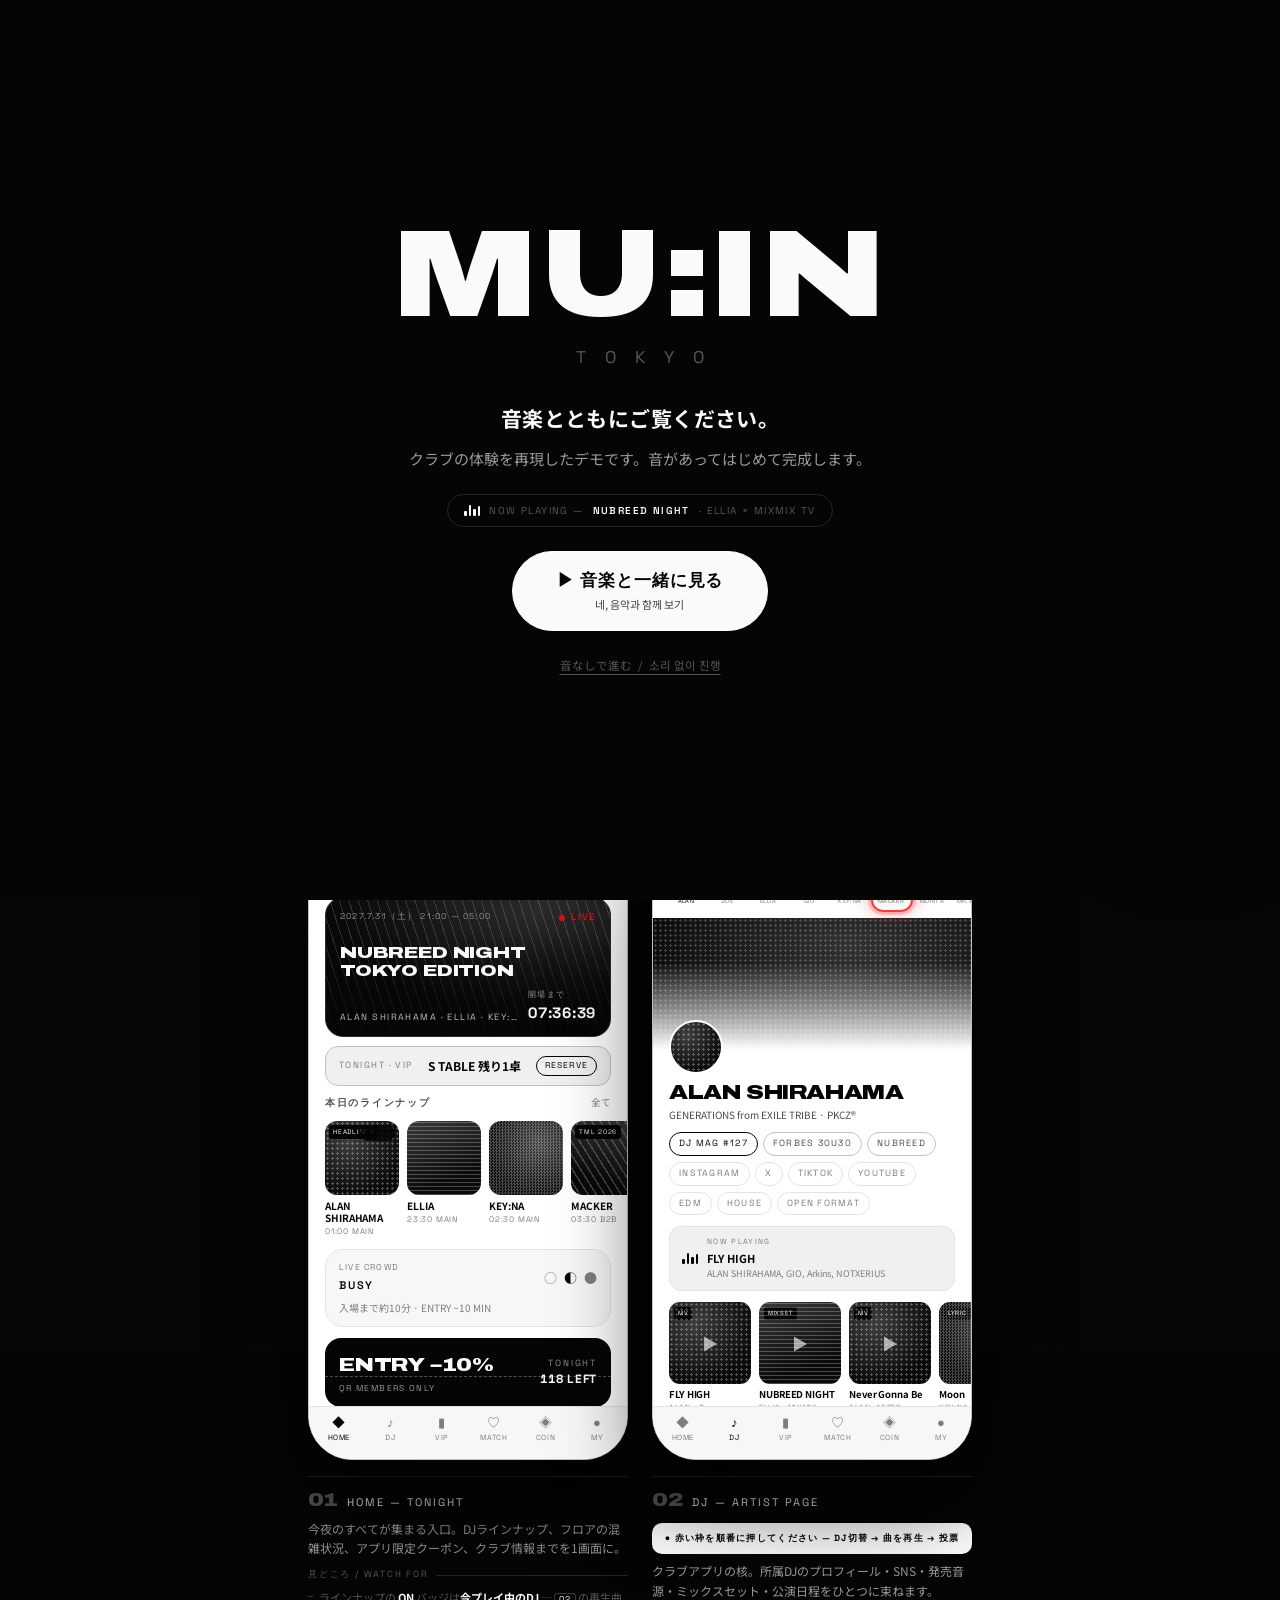
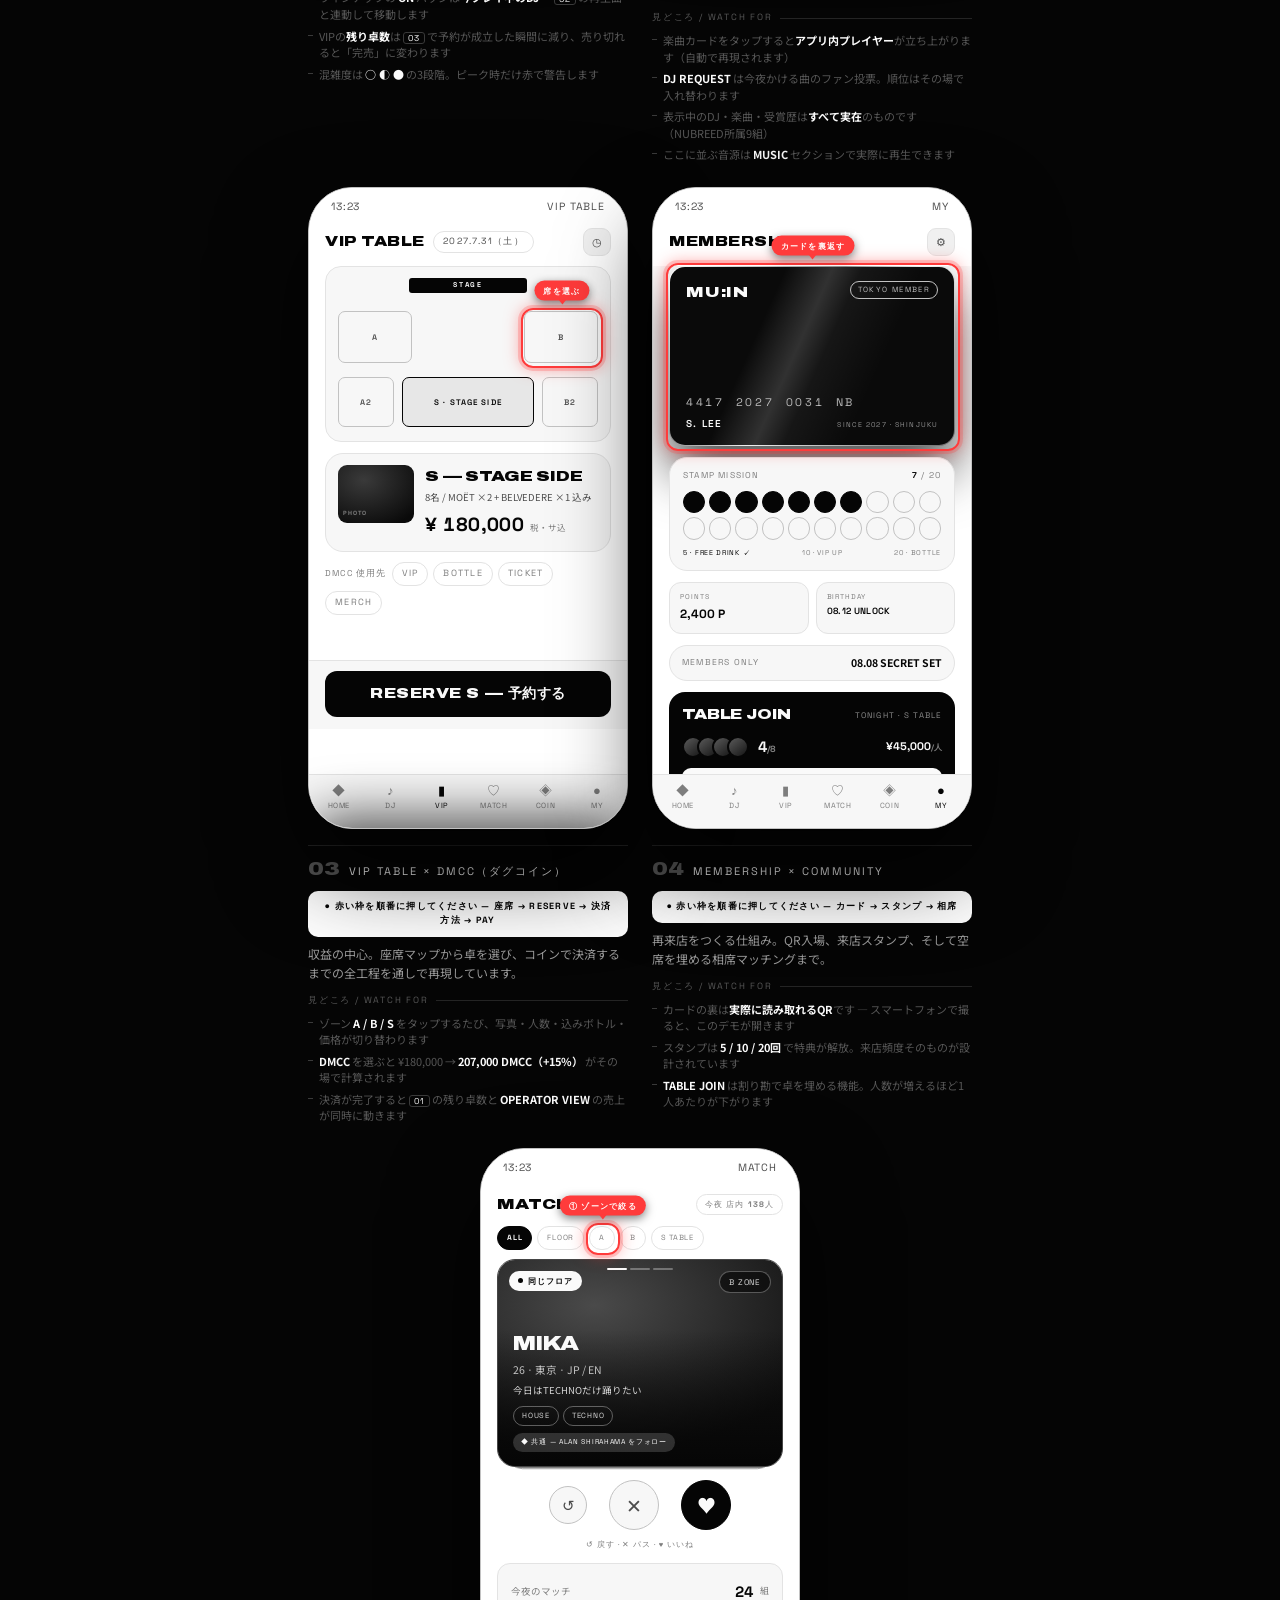
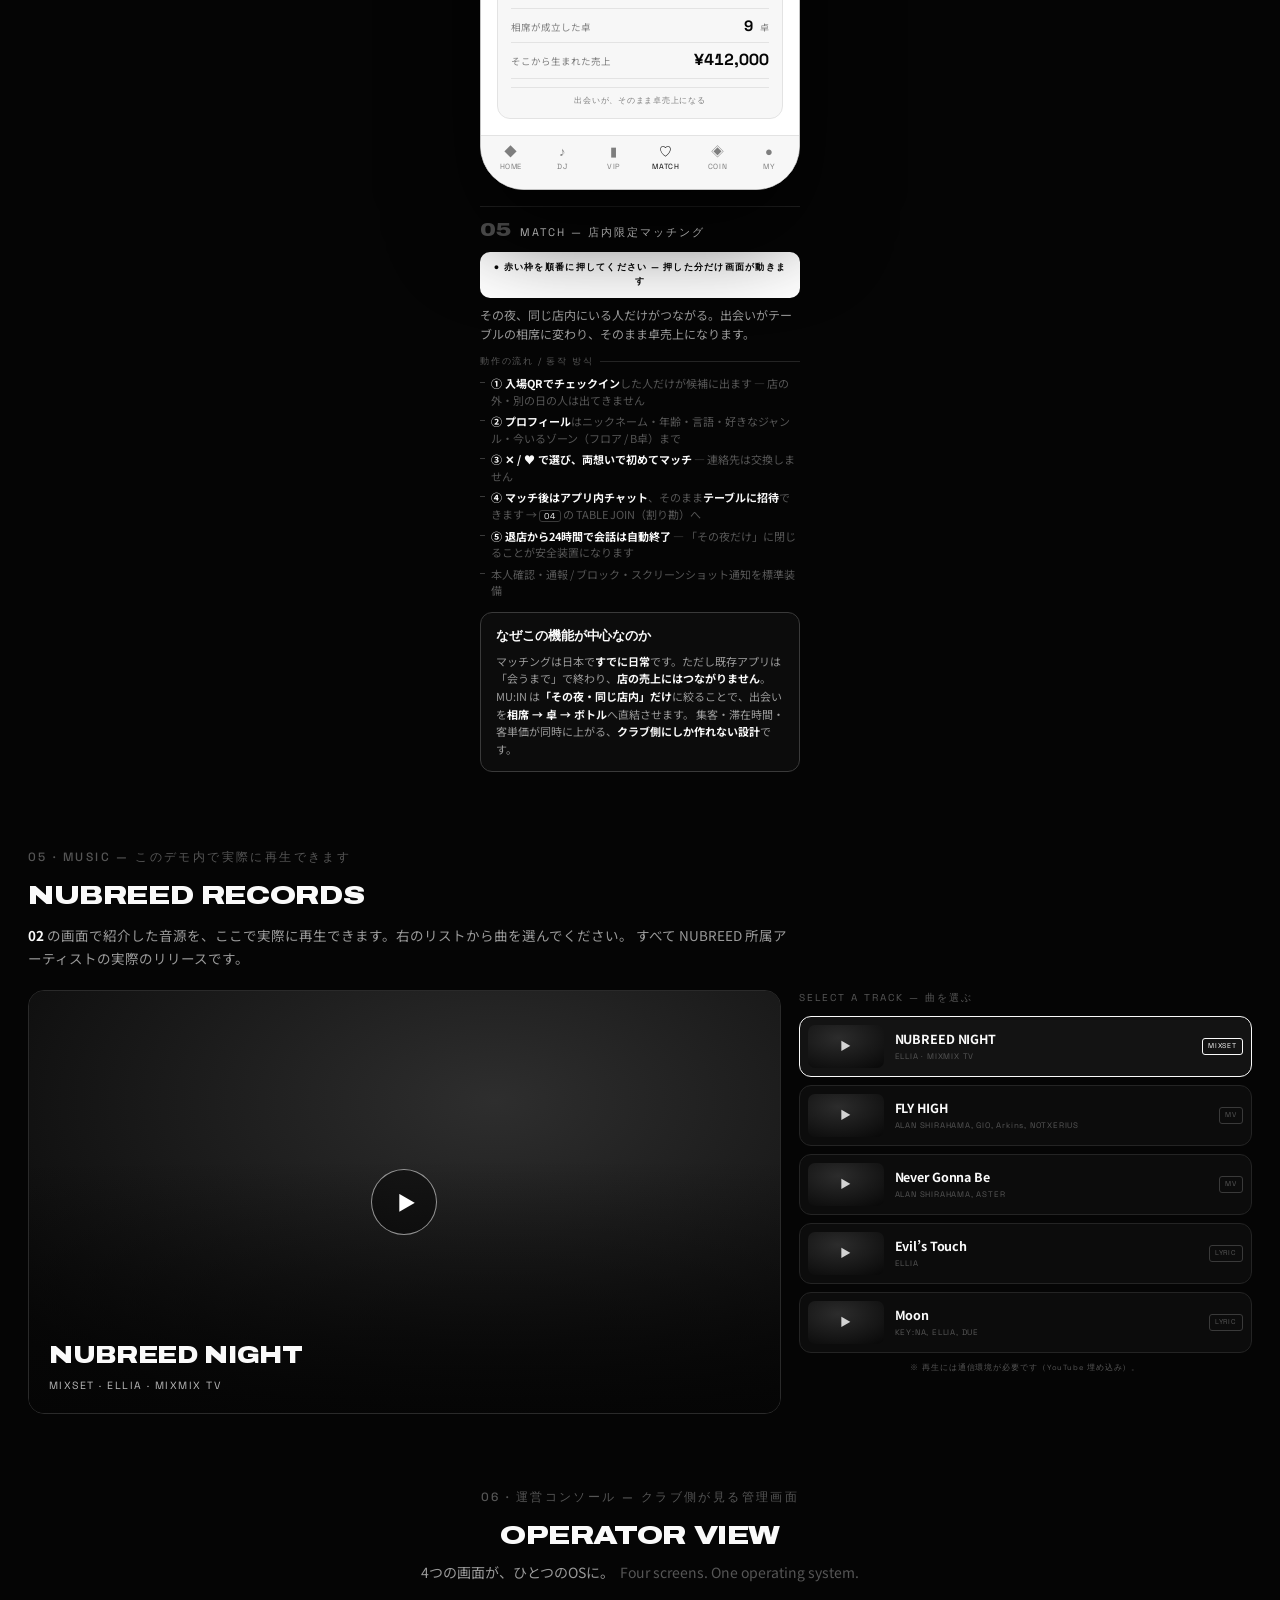
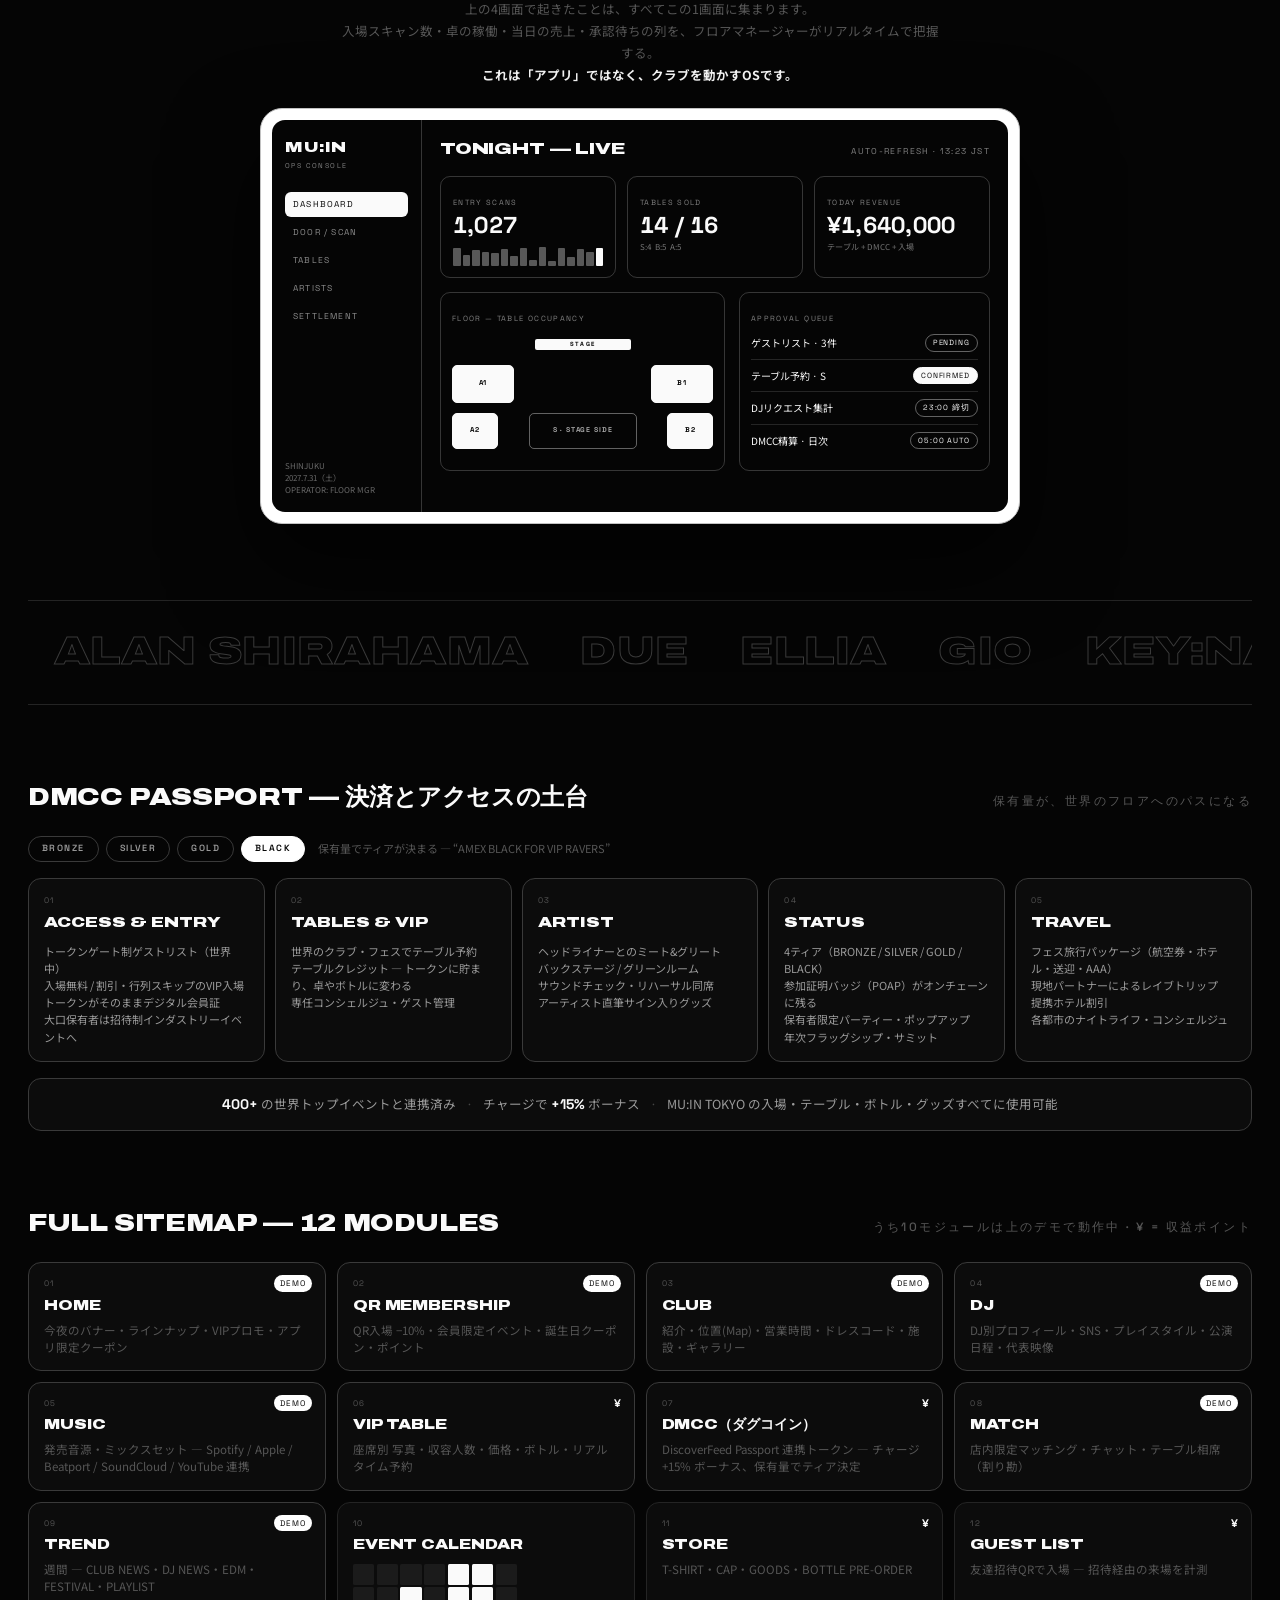
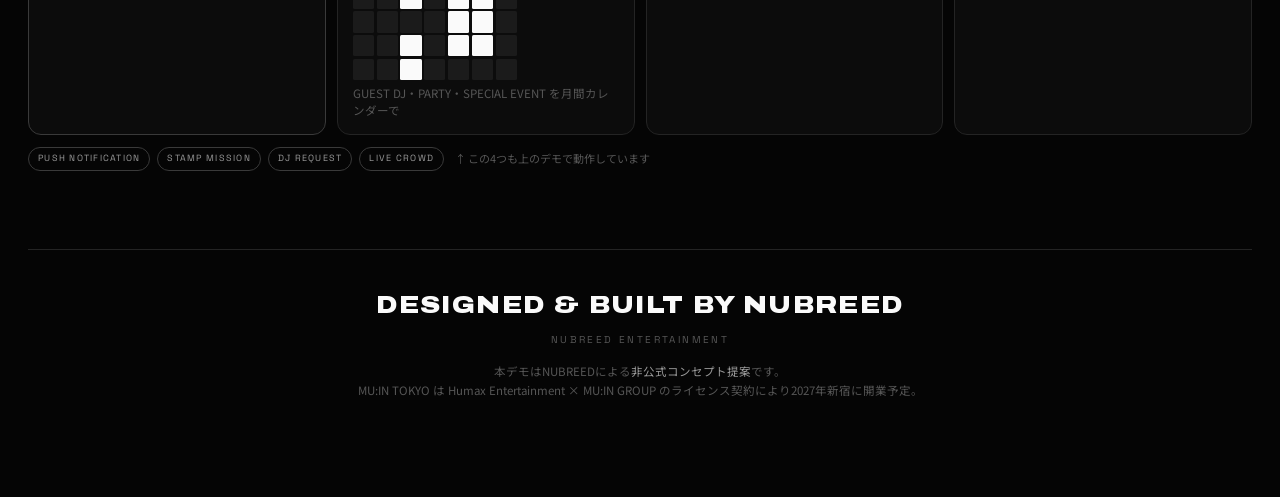
==== commit 1a19bcb8: "4개 언어 전환 — 병기 대신 버튼으로 한 언어씩 (日本語 / 한국어 / EN / 中文) 기존에는 일본어 아래 한국어를 작게 병기해 두 언어가 겹쳐 보였고, 영어·중국어 투자자에게" ====
--- a/index.html
+++ b/index.html
@@ -84,6 +84,26 @@
 /* 반전 블록(.inv) 내부의 옅은 선·면 — 배경색이 테마마다 뒤집히므로 따로 잡는다 */
 .inv{ --inv-line:rgba(5,5,5,.16); --inv-soft:rgba(5,5,5,.10); }
 html:not([data-theme="dark"]) .phone .inv{ --inv-line:rgba(250,250,250,.30); --inv-soft:rgba(250,250,250,.16); }
+/* ═════════════ 언어 전환 — 병기 대신 한 언어씩 ═════════════ */
+/* 숨김/표시는 다른 어떤 규칙보다 우선해야 한다.
+   기존 스타일시트에 .howto .g p span{display:block} 같이 더 강한 선택자가 흩어져 있어
+   우선순위 싸움 대신 !important 로 확정한다. */
+.L{display:none !important}
+html[data-lang="ja"] .L-ja,
+html[data-lang="ko"] .L-ko,
+html[data-lang="en"] .L-en,
+html[data-lang="zh"] .L-zh{display:inline !important}
+/* 한국어가 '보조선'이 아니라 본문이 될 때는 본문 크기·색으로 */
+html[data-lang="ko"] .L-ko{font-family:var(--ko);font-size:inherit;color:inherit;margin-top:0;line-height:inherit}
+.L-en{font-family:var(--body)}
+.L-zh{font-family:'Noto Sans SC','Microsoft YaHei','PingFang SC','Hiragino Sans GB',sans-serif}
+.langtog{display:flex;gap:2px;border:1px solid var(--line-hi);border-radius:999px;padding:2px;background:var(--k-0)}
+.langtog button{font-family:var(--label);font-size:9px;letter-spacing:.08em;font-weight:700;
+  padding:6px 9px;border:0;border-radius:999px;background:transparent;color:var(--tx-3);cursor:pointer;
+  transition:background .25s var(--ease),color .25s var(--ease);white-space:nowrap}
+.langtog button.on{background:var(--tx-1);color:var(--k-0)}
+@media(max-width:719px){ .langtog button{font-size:8px;padding:5px 7px} }
+
 html{transition:background-color .45s var(--ease)}
 *{margin:0;padding:0;box-sizing:border-box}
 html{scroll-behavior:smooth}
@@ -1123,6 +1143,12 @@
 
 <div class="floatui">
   <button type="button" class="sndtog" id="sndtog" aria-label="Sound">♪ OFF</button>
+  <div class="langtog" id="langtog" role="group" aria-label="Language">
+    <button type="button" data-lang="ja" class="on">日本語</button>
+    <button type="button" data-lang="ko">한국어</button>
+    <button type="button" data-lang="en">EN</button>
+    <button type="button" data-lang="zh">中文</button>
+  </div>
   <div class="themetog" id="themetog" role="group" aria-label="Theme">
     <button type="button" data-t="light" class="on">WHITE</button>
     <button type="button" data-t="dark">BLACK</button>
@@ -3704,6 +3730,316 @@
   });
 })();
 
+/* ══════════ 언어 전환 (日本語 / 한국어 / EN / 中文) ══════════
+   기존에는 일본어 아래에 한국어를 작게 병기했다. 두 언어가 겹쳐 보여 읽기 어렵고
+   영어·중국어 투자자에게는 쓸모가 없었다. 이제 한 번에 한 언어만 보여준다.
+   사전은 한국어 앞부분을 열쇠로 삼는다 — 문구를 고쳐도 앞부분만 유지하면 계속 맞는다. */
+var I18N = {
+ "음악과 함께 봐주세요. 클럽의 경": {
+  "en": "Please view with sound on. This demo recreates the club experience — it is only complete with audio.",
+  "zh": "请开启声音观看。本演示还原夜店体验，有声音才算完整。"
+ },
+ "이 데모 보는 법 — 아래 4개 화면": {
+  "en": "How to read this demo — the four screens below are working prototypes of the app.",
+  "zh": "如何观看本演示 — 下方四个画面是可实际操作的应用原型。"
+ },
+ "모두 자동 재생됩니다. 조작 없이": {
+  "en": "Tap the red markers in order and the screens respond — they move only when you press.",
+  "zh": "依序点击红色标记，画面即会响应 — 仅在点击时才会变化。",
+  "ja": "赤い枠を順番に押すと画面が動きます。押した分だけ反応します。",
+  "ko": "빨간 표시를 순서대로 누르면 화면이 움직입니다. 누른 만큼만 반응합니다."
+ },
+ "4개 화면은 실시간 연동. 한 화면": {
+  "en": "The four screens are linked in real time. Close a booking on one and the numbers move on the others.",
+  "zh": "四个画面实时联动。在一个画面完成预订，其他画面的数字随之变动。"
+ },
+ "아티스트·음원·시세는 모두 실재": {
+  "en": "Artists, tracks and prices are all based on real data.",
+  "zh": "艺人、音源与价格均以真实资料为依据。"
+ },
+ "오늘 밤의 모든 것이 모이는 입구": {
+  "en": "The entrance to everything tonight — DJ lineup, crowd level, app-only coupons and club info on a single screen.",
+  "zh": "今夜一切的入口 — DJ 阵容、拥挤度、应用专属优惠券与夜店资讯集于一屏。"
+ },
+ "라인업의 ON 배지는 지금 플레이": {
+  "en": "The ON badge marks the DJ playing now — it follows the track playing on screen 02.",
+  "zh": "阵容中的 ON 徽章代表正在演出的 DJ — 与画面 02 的播放曲目联动。"
+ },
+ "VIP 잔여 테이블은 03에서 예약이": {
+  "en": "Remaining VIP tables drop the moment a booking closes on 03, and switch to SOLD OUT when gone.",
+  "zh": "VIP 剩余桌数在画面 03 完成预订的瞬间减少，售罄后显示「完売」。"
+ },
+ "혼잡도는 ○ ◐ ● 3단계. 피크일": {
+  "en": "Crowd level has three stages ○ ◐ ● — it warns in red only at peak.",
+  "zh": "拥挤度分 ○ ◐ ● 三级，仅在高峰时以红色警示。"
+ },
+ "클럽 앱의 핵심. 소속 DJ의 프로": {
+  "en": "The heart of the club app — profiles, socials, releases, mixsets and tour dates in one place.",
+  "zh": "夜店应用的核心 — 将旗下 DJ 的简介、社群、发行音源、混音集与演出日程整合于一处。"
+ },
+ "음원 카드를 탭하면 앱 안에서 바": {
+  "en": "Tap a track card and the in-app player slides up.",
+  "zh": "点击音源卡片，应用内播放器随即弹出。"
+ },
+ "DJ REQUEST는 오늘 밤 틀 곡의 팬": {
+  "en": "DJ REQUEST is a fan vote for tonight's setlist — the ranking flips on the spot.",
+  "zh": "DJ REQUEST 是今晚曲目的粉丝投票，排名会当场翻转。"
+ },
+ "표시된 DJ·음원·수상 이력은 모두": {
+  "en": "The DJs, tracks and awards shown are all real (9 NUBREED artists).",
+  "zh": "所示 DJ、音源与获奖纪录均属实（NUBREED 旗下 9 组）。"
+ },
+ "여기 놓인 음원은 MUSIC 섹션에서": {
+  "en": "The tracks listed here actually play in the MUSIC section.",
+  "zh": "此处列出的音源可在 MUSIC 区块实际播放。"
+ },
+ "수익의 중심. 좌석 맵에서 테이블": {
+  "en": "The revenue core — the full flow from picking a table on the map to paying with the token.",
+  "zh": "营收核心 — 完整重现从座位图选桌到以代币结账的全流程。"
+ },
+ "존 A / B / S를 탭할 때마다 사진": {
+  "en": "Tap zone A / B / S and the photo, capacity, included bottles and price all change.",
+  "zh": "点击 A / B / S 区，照片、人数、含瓶与价格随之切换。"
+ },
+ "DMCC를 고르면 ¥180,000 → 207,0": {
+  "en": "Choose DMCC and ¥180,000 → 207,000 DMCC (+15%) is calculated on the spot.",
+  "zh": "选择 DMCC，即时换算 ¥180,000 → 207,000 DMCC（+15%）。"
+ },
+ "결제가 끝나면 01의 잔여 테이블과": {
+  "en": "When payment completes, remaining tables on 01 and revenue in OPERATOR VIEW move together.",
+  "zh": "结账完成后，画面 01 的剩余桌数与 OPERATOR VIEW 的营收同时变动。"
+ },
+ "재방문을 만드는 장치. QR 입장,": {
+  "en": "The retention engine — QR entry, visit stamps, and matching that fills empty seats.",
+  "zh": "促成回访的机制 — QR 入场、到店集章，以及填满空位的拼桌配对。"
+ },
+ "카드 뒷면은 실제로 읽히는 QR입니": {
+  "en": "The back of the card is a real, scannable QR — point your phone at it and this demo opens.",
+  "zh": "卡片背面是可实际扫描的 QR — 用手机扫描即可打开本演示。"
+ },
+ "스탬프는 5 / 10 / 20회에 혜택이": {
+  "en": "Stamps unlock rewards at 5 / 10 / 20 visits — visit frequency itself is designed.",
+  "zh": "集章于第 5 / 10 / 20 次解锁奖励 — 来店频率本身即是设计。"
+ },
+ "TABLE JOIN은 더치페이로 테이블을": {
+  "en": "TABLE JOIN fills a table by splitting the bill — the more people, the less each pays.",
+  "zh": "TABLE JOIN 以分摊方式填满桌位 — 人数越多，人均越低。"
+ },
+ "서로 좋아요 — 지금 같은 매장 안": {
+  "en": "You both liked each other — and you're in the same venue right now.",
+  "zh": "双方互相喜欢 — 此刻就在同一家店内。"
+ },
+ "↺ 되돌리기 · ✕ 패스 · ♥ 좋아요": {
+  "en": "↺ Undo · ✕ Pass · ♥ Like",
+  "zh": "↺ 撤回 · ✕ 跳过 · ♥ 喜欢"
+ },
+ "만남이 그대로 테이블 매출이 된다": {
+  "en": "A match turns straight into table revenue.",
+  "zh": "一次配对，直接转化为桌位营收。"
+ },
+ "그날 밤 같은 매장 안에 있는 사람": {
+  "en": "Only people inside the same venue that night can connect. A match becomes a shared table, and that table becomes revenue.",
+  "zh": "仅限当晚在同一家店内的人互相连结。相遇转为拼桌，拼桌转为桌位营收。"
+ },
+ "입장 QR로 체크인한 사람만 후보에": {
+  "en": "Only guests checked in with the entry QR appear — nobody outside the venue or from another night.",
+  "zh": "仅显示以入场 QR 完成签到者 — 店外或其他日期的人不会出现。"
+ },
+ "닉네임·나이·언어·좋아하는 장르": {
+  "en": "Shows nickname, age, languages, favourite genres and the zone they are in right now.",
+  "zh": "显示昵称、年龄、语言、偏好曲风，以及目前所在区域。"
+ },
+ "✕ / ♥로 고르고 서로 좋아요일 때": {
+  "en": "Choose with ✕ / ♥ — a match happens only when both like. No contact details are exchanged.",
+  "zh": "以 ✕ / ♥ 选择，双方互相喜欢才配对 — 不交换联络方式。"
+ },
+ "매칭되면 앱 내 채팅, 그대로 테이": {
+  "en": "After a match, chat inside the app and invite them to your table → TABLE JOIN on 04.",
+  "zh": "配对后于应用内聊天，并可直接邀请至桌位 → 转往画面 04 的 TABLE JOIN。"
+ },
+ "퇴장 후 24시간이면 대화 자동 종료": {
+  "en": "Chats close automatically 24 hours after check-out — limiting it to that night only is the safeguard.",
+  "zh": "离店 24 小时后对话自动结束 — 限定「仅限当晚」即是安全机制。"
+ },
+ "본인확인·신고/차단·스크린샷 알": {
+  "en": "Identity verification, report / block and screenshot alerts are standard.",
+  "zh": "标配实名验证、检举／封锁与截图通知。"
+ },
+ "매칭은 일본에서 이미 일상입니다.": {
+  "en": "Matching is already everyday life in Japan. But existing apps stop at meeting and never reach the venue's revenue. MU:IN narrows it to that night, this venue — connecting a match straight to a shared table, then bottles. Footfall, dwell time and spend per head rise together: a design only a club can build.",
+  "zh": "配对在日本早已是日常。但既有应用止于「见面」，无法转化为店内营收。MU:IN 将范围收敛至「当晚·同一家店」，让相遇直接连往拼桌、桌位与酒水。集客、停留时间与客单价同时提升 — 这是只有夜店才做得出的设计。"
+ },
+ "02 화면에서 소개한 음원을 여기서": {
+  "en": "The tracks shown on screen 02 actually play here. Pick one from the list on the right — every one is a real release by a NUBREED artist.",
+  "zh": "画面 02 介绍的音源可在此实际播放。请从右侧清单选曲 — 全部为 NUBREED 旗下艺人的实际发行作品。"
+ },
+ "※ 재생에는 인터넷 연결이 필요합니": {
+  "en": "* Playback requires an internet connection (YouTube embed).",
+  "zh": "※ 播放需连接网络（YouTube 嵌入）。"
+ },
+ "05 · 운영 콘솔 — 클럽이 보는 관": {
+  "en": "05 · OPS CONSOLE — the club's own view. Everything happening on the four screens above lands here: entry scans, table occupancy, today's revenue and the approval queue, live for the floor manager. This is not an app — it is the OS that runs the club.",
+  "zh": "05 · 运营控制台 — 夜店端的管理画面。上方四个画面发生的一切都汇集于此：入场扫描数、桌位使用、当日营收与待审核队列，楼面经理即时掌握。这不是「应用」，而是驱动夜店的 OS。"
+ },
+ "보유량이 곧 세계의 플로어로 가는": {
+  "en": "What you hold becomes your pass to floors worldwide.",
+  "zh": "持有量，即是通往世界舞池的通行证。"
+ },
+ "보유량으로 등급이 결정된다 — 나": {
+  "en": "Holdings decide your tier — the Amex Black of nightlife.",
+  "zh": "以持有量决定等级 — 夜生活版的 Amex Black。"
+ },
+ "토큰 게이트 게스트리스트(전 세계": {
+  "en": "Token-gated guestlists worldwide · free or discounted entry · skip-the-line VIP access · the token is your digital membership card · large holders get invite-only industry events",
+  "zh": "全球代币门禁宾客名单 · 免费／折扣入场 · 免排队 VIP 通道 · 代币即数字会员证 · 大额持有者可参加邀请制业界活动"
+ },
+ "전 세계 클럽·페스티벌 테이블 예": {
+  "en": "Table reservations at clubs and festivals worldwide · table credits that accrue on the token and convert into tables or bottles · dedicated concierge",
+  "zh": "全球夜店与音乐节桌位预订 · 桌位额度（累积于代币，可兑换桌位或酒水）· 专属礼宾服务"
+ },
+ "헤드라이너 미트&그리트 · 백스테": {
+  "en": "Meet &amp; greet with headliners · backstage and green room · soundcheck access · hand-signed merch",
+  "zh": "与压轴艺人见面会 · 后台／休息室 · 试音观摩 · 亲笔签名周边"
+ },
+ "4등급 · 참석 증명 배지(POAP) 온": {
+  "en": "Four tiers · proof-of-attendance badges recorded on-chain · holder-only parties and pop-ups · annual summit",
+  "zh": "四个等级 · 出席证明徽章（POAP）链上纪录 · 持有者专属派对与快闪 · 年度峰会"
+ },
+ "페스티벌 여행 패키지(항공·호텔·": {
+  "en": "Festival travel packages (flights, hotel, transfers, AAA access) · rave trips with local partners · partner hotel discounts · nightlife concierge in every city",
+  "zh": "音乐节旅游套装（机票·酒店·接送·AAA 通行）· 在地伙伴筹办的电音旅程 · 合作酒店折扣 · 各城市夜生活礼宾"
+ },
+ "400개 이상의 세계 톱 이벤트와 이": {
+  "en": "Already connected to 400+ world-class events · 15% bonus on top-up · usable for entry, tables, bottles and merch at MU:IN TOKYO",
+  "zh": "已串接 400 场以上世界顶级活动 · 充值赠送 15% · 可用于 MU:IN TOKYO 的入场、桌位、酒水与周边"
+ },
+ "이 중 10개 모듈은 위 데모에서 실": {
+  "en": "10 of these modules are live in the demo above · ¥ marks a revenue point",
+  "zh": "其中 10 个模块已在上方演示中实际运作 · ¥ 表示营收点"
+ },
+ "오늘 밤 배너·라인업·VIP 프로모": {
+  "en": "Tonight's banner, lineup, VIP promo and app-only coupons",
+  "zh": "今夜横幅、阵容、VIP 优惠与应用专属券"
+ },
+ "QR 입장 −10%·회원 전용 이벤트·": {
+  "en": "−10% QR entry · member-only events · birthday coupon · points",
+  "zh": "QR 入场 −10% · 会员专属活动 · 生日券 · 积分"
+ },
+ "소개·위치(지도)·영업시간·드레": {
+  "en": "About · map · opening hours · dress code · facilities · gallery",
+  "zh": "简介 · 位置（地图）· 营业时间 · 着装要求 · 设施 · 相册"
+ },
+ "DJ별 프로필·SNS·플레이 스타일·": {
+  "en": "Per-DJ profile · socials · play style · tour dates · key videos",
+  "zh": "各 DJ 简介 · 社群 · 演出风格 · 日程 · 代表影片"
+ },
+ "발매 음원·믹스셋 — 스포티파이/": {
+  "en": "Releases and mixsets — linked to Spotify / Apple / Beatport / SoundCloud / YouTube",
+  "zh": "发行音源与混音集 — 串接 Spotify／Apple／Beatport／SoundCloud／YouTube"
+ },
+ "좌석별 사진·수용 인원·가격·보": {
+  "en": "Photo, capacity, price and bottles per seat, with live booking",
+  "zh": "各座位照片、容纳人数、价格、酒水与即时预订"
+ },
+ "디스커버피드 패스포트 연동 토큰": {
+  "en": "Token linked to DiscoverFeed Passport — +15% top-up bonus, tier by holdings",
+  "zh": "串接 DiscoverFeed Passport 的代币 — 充值 +15%，依持有量决定等级"
+ },
+ "매장 한정 매칭·채팅·테이블 합석": {
+  "en": "Venue-only matching · chat · table sharing (split the bill)",
+  "zh": "限店内配对 · 聊天 · 拼桌（分摊费用）"
+ },
+ "주간 — 클럽 뉴스·DJ 뉴스·EDM·": {
+  "en": "Weekly — club news · DJ news · EDM · festivals · playlists",
+  "zh": "每周 — 夜店快讯 · DJ 动态 · EDM · 音乐节 · 歌单"
+ },
+ "게스트 DJ·파티·스페셜 이벤트를": {
+  "en": "Guest DJs, parties and special events on a monthly calendar",
+  "zh": "以月历呈现客座 DJ、派对与特别活动"
+ },
+ "티셔츠·모자·굿즈·보틀 선주문": {
+  "en": "T-shirts · caps · merch · bottle pre-orders",
+  "zh": "T恤 · 帽款 · 周边 · 酒水预购"
+ },
+ "친구 초대 QR로 입장 — 초대 경유": {
+  "en": "Entry by friend-invite QR — visits via invitation are tracked",
+  "zh": "以好友邀请 QR 入场 — 统计经由邀请到店的人次"
+ },
+ "↑ 이 4가지도 위 데모에서 동작합니": {
+  "en": "↑ These four also work in the demo above",
+  "zh": "↑ 这四项同样已在上方演示中运作"
+ },
+ "본 데모는 NUBREED의 비공식 컨셉": {
+  "en": "This demo is an unofficial concept proposal by NUBREED. MU:IN TOKYO is scheduled to open in Shinjuku in 2027 under a licence agreement between Humax Entertainment and MU:IN GROUP.",
+  "zh": "本演示为 NUBREED 提出的非官方概念提案。MU:IN TOKYO 依 Humax Entertainment × MU:IN GROUP 授权协议，预计 2027 年于新宿开幕。"
+ }
+};
+var I18N_TRY = {
+ "DJ 전환 → 곡 재생 → 투표": {
+  "en": "Tap the red markers in order — switch DJ → play a track → vote",
+  "zh": "请依序点击红色标记 — 切换 DJ → 播放曲目 → 投票"
+ },
+ "좌석 → 예약 → 결제수단 → 결제": {
+  "en": "Tap the red markers in order — seat → reserve → payment method → pay",
+  "zh": "请依序点击红色标记 — 选座 → 预订 → 付款方式 → 结账"
+ },
+ "카드 → 스탬프 → 합석": {
+  "en": "Tap the red markers in order — card → stamp → join a table",
+  "zh": "请依序点击红色标记 — 会员卡 → 集章 → 拼桌"
+ },
+ "누른 만큼만 화면이 움직입니다": {
+  "en": "Tap the red markers in order — the screen moves only when you press",
+  "zh": "请依序点击红色标记 — 画面仅在点击时才会变化"
+ }
+};
+
+(function(){
+  function norm(t){ return (t || '').replace(/\s+/g, ' ').trim(); }
+
+  document.querySelectorAll('.ko').forEach(function(koEl){
+    var p = koEl.parentNode; if (!p) return;
+
+    /* .ko 앞에 있던 것들이 일본어 원문이다 — 통째로 묶는다 */
+    var ja = document.createElement('span');
+    ja.className = 'L L-ja';
+    while (p.firstChild && p.firstChild !== koEl) ja.appendChild(p.firstChild);
+    p.insertBefore(ja, koEl);
+    koEl.className = 'ko L L-ko';
+
+    var ko = norm(koEl.textContent);
+    var d = I18N[ko.slice(0, 16)] || null;
+    if (!d){ for (var k in I18N){ if (ko.indexOf(k) === 0){ d = I18N[k]; break; } } }
+    if (!d){ for (var k2 in I18N_TRY){ if (ko.indexOf(k2) >= 0){ d = I18N_TRY[k2]; break; } } }
+    if (!d) return;
+
+    if (d.ja) ja.innerHTML = d.ja;
+    if (d.ko) koEl.innerHTML = d.ko;
+    ['en','zh'].forEach(function(L){
+      if (!d[L]) return;
+      var e = document.createElement('span');
+      e.className = 'L L-' + L;
+      e.innerHTML = d[L];
+      p.insertBefore(e, koEl.nextSibling);
+    });
+  });
+
+  /* 버튼 */
+  var tog = document.getElementById('langtog');
+  function apply(l){
+    document.documentElement.setAttribute('data-lang', l);
+    if (tog) [].slice.call(tog.querySelectorAll('button')).forEach(function(b){
+      b.classList.toggle('on', b.getAttribute('data-lang') === l);
+    });
+    try { localStorage.setItem('muin-lang', l); } catch(e){}
+  }
+  var saved = 'ja';
+  try { saved = localStorage.getItem('muin-lang') || 'ja'; } catch(e){}
+  apply(saved);
+  if (tog) [].slice.call(tog.querySelectorAll('button')).forEach(function(b){
+    b.addEventListener('click', function(){ apply(b.getAttribute('data-lang')); });
+  });
+})();
+
 /* ══════════ 루프 기동 (위상 스태거) ══════════ */
 /* 화면은 누를 때만 움직인다.
    자동으로 계속 움직이면 가이드 링(빨간 표시)이 따라다니느라 어디를 눌러야 할지 알 수 없다.
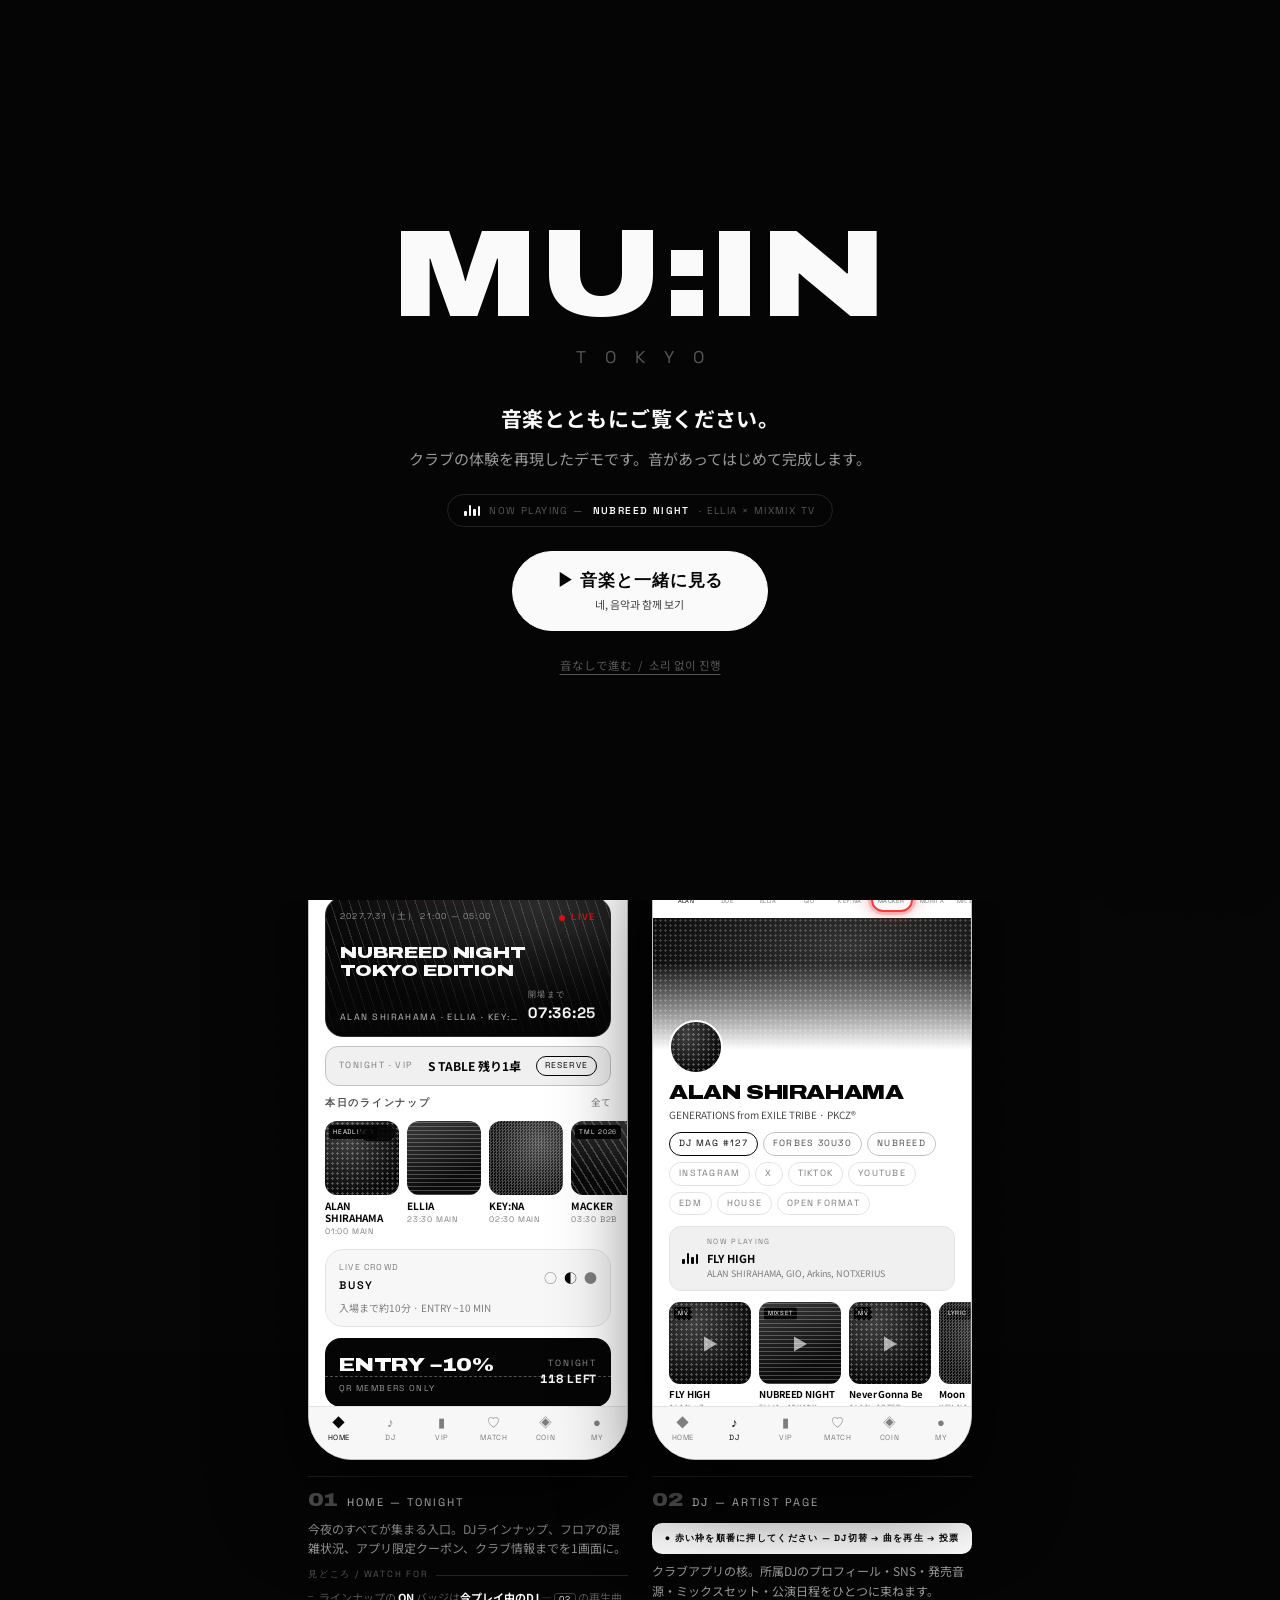
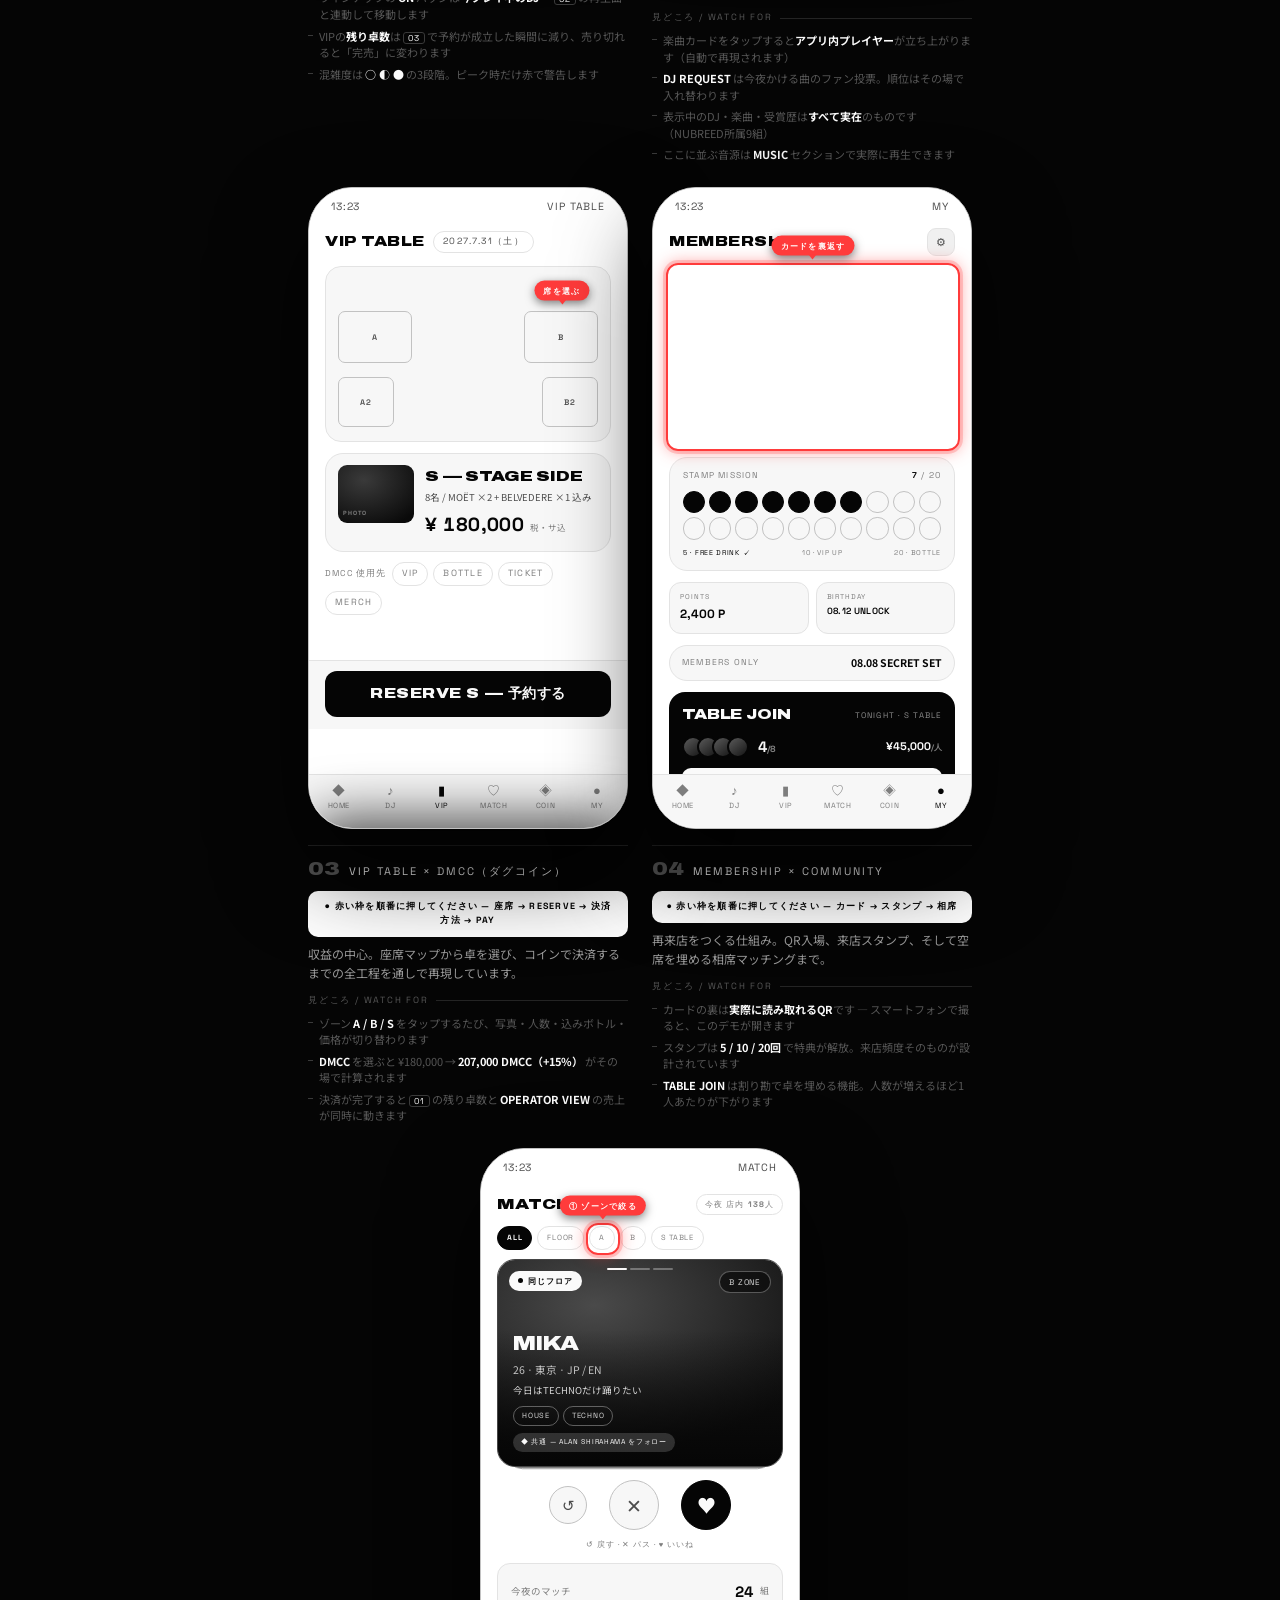
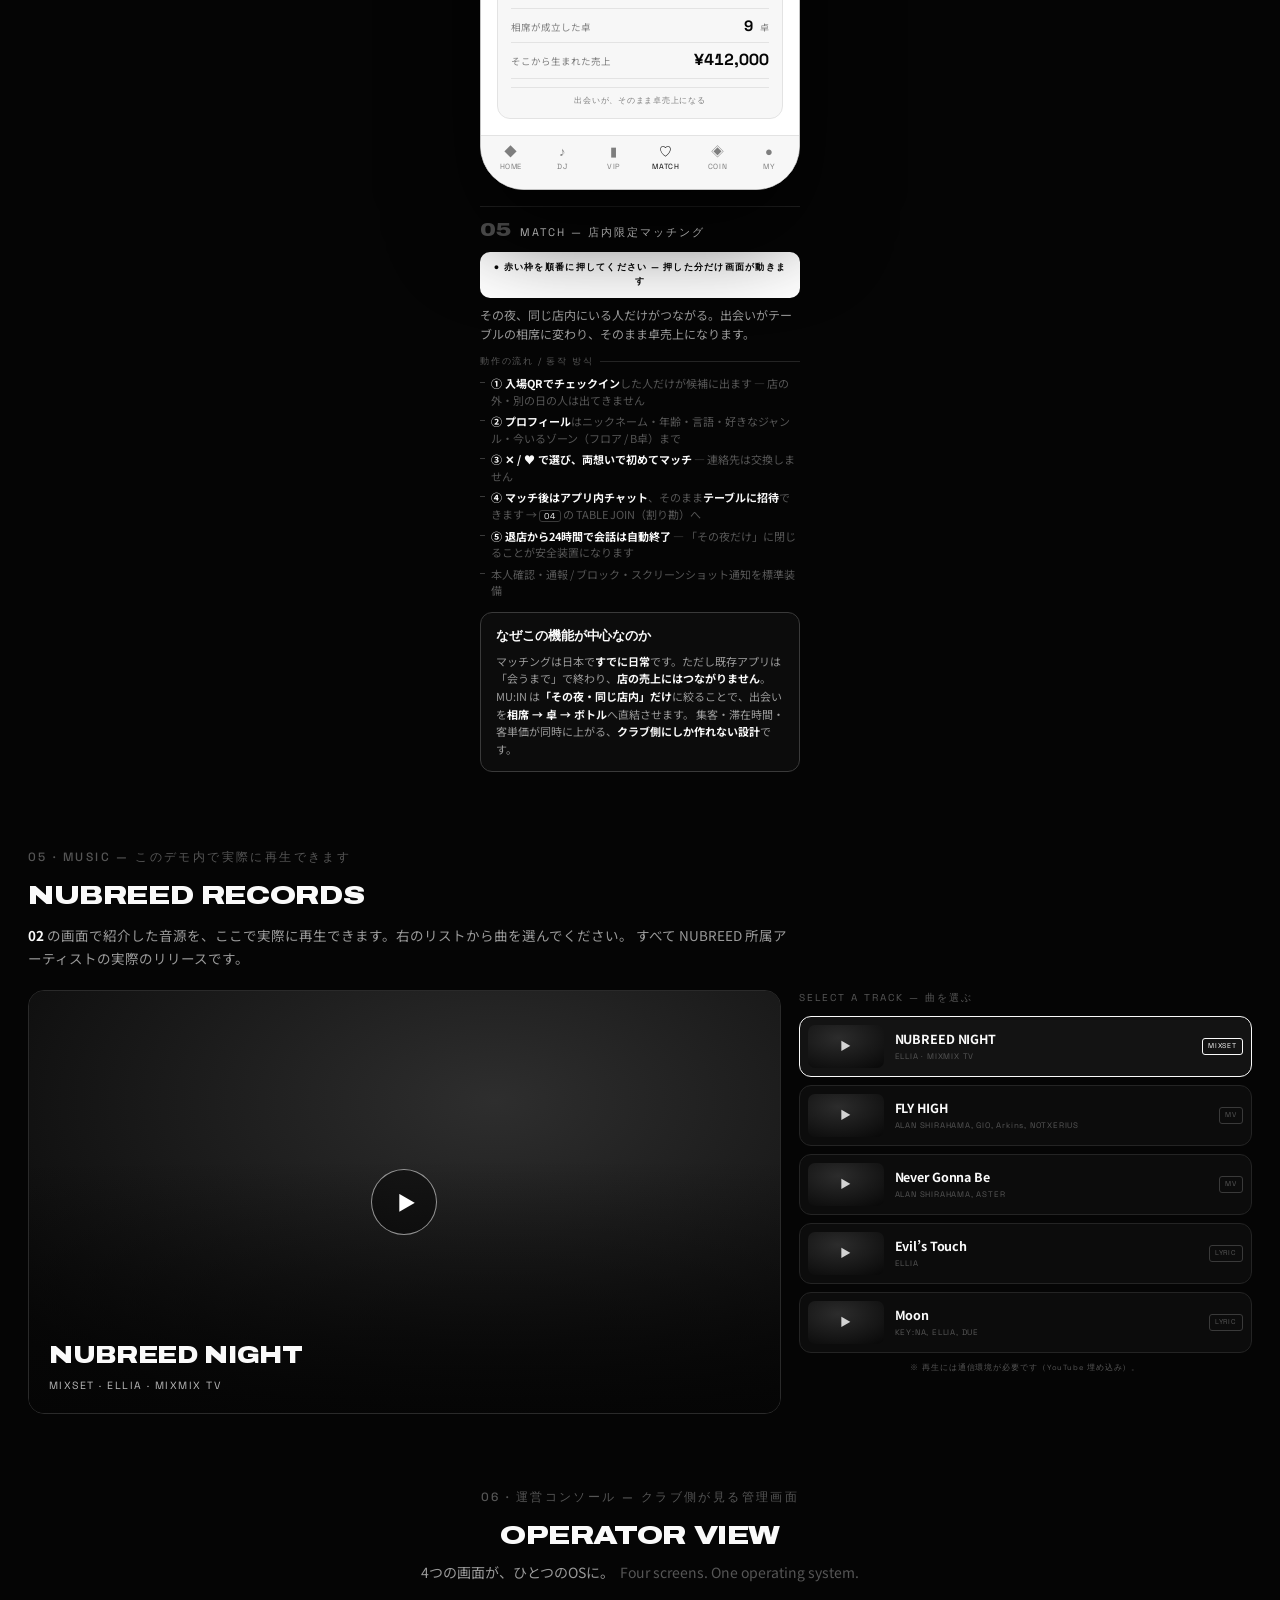
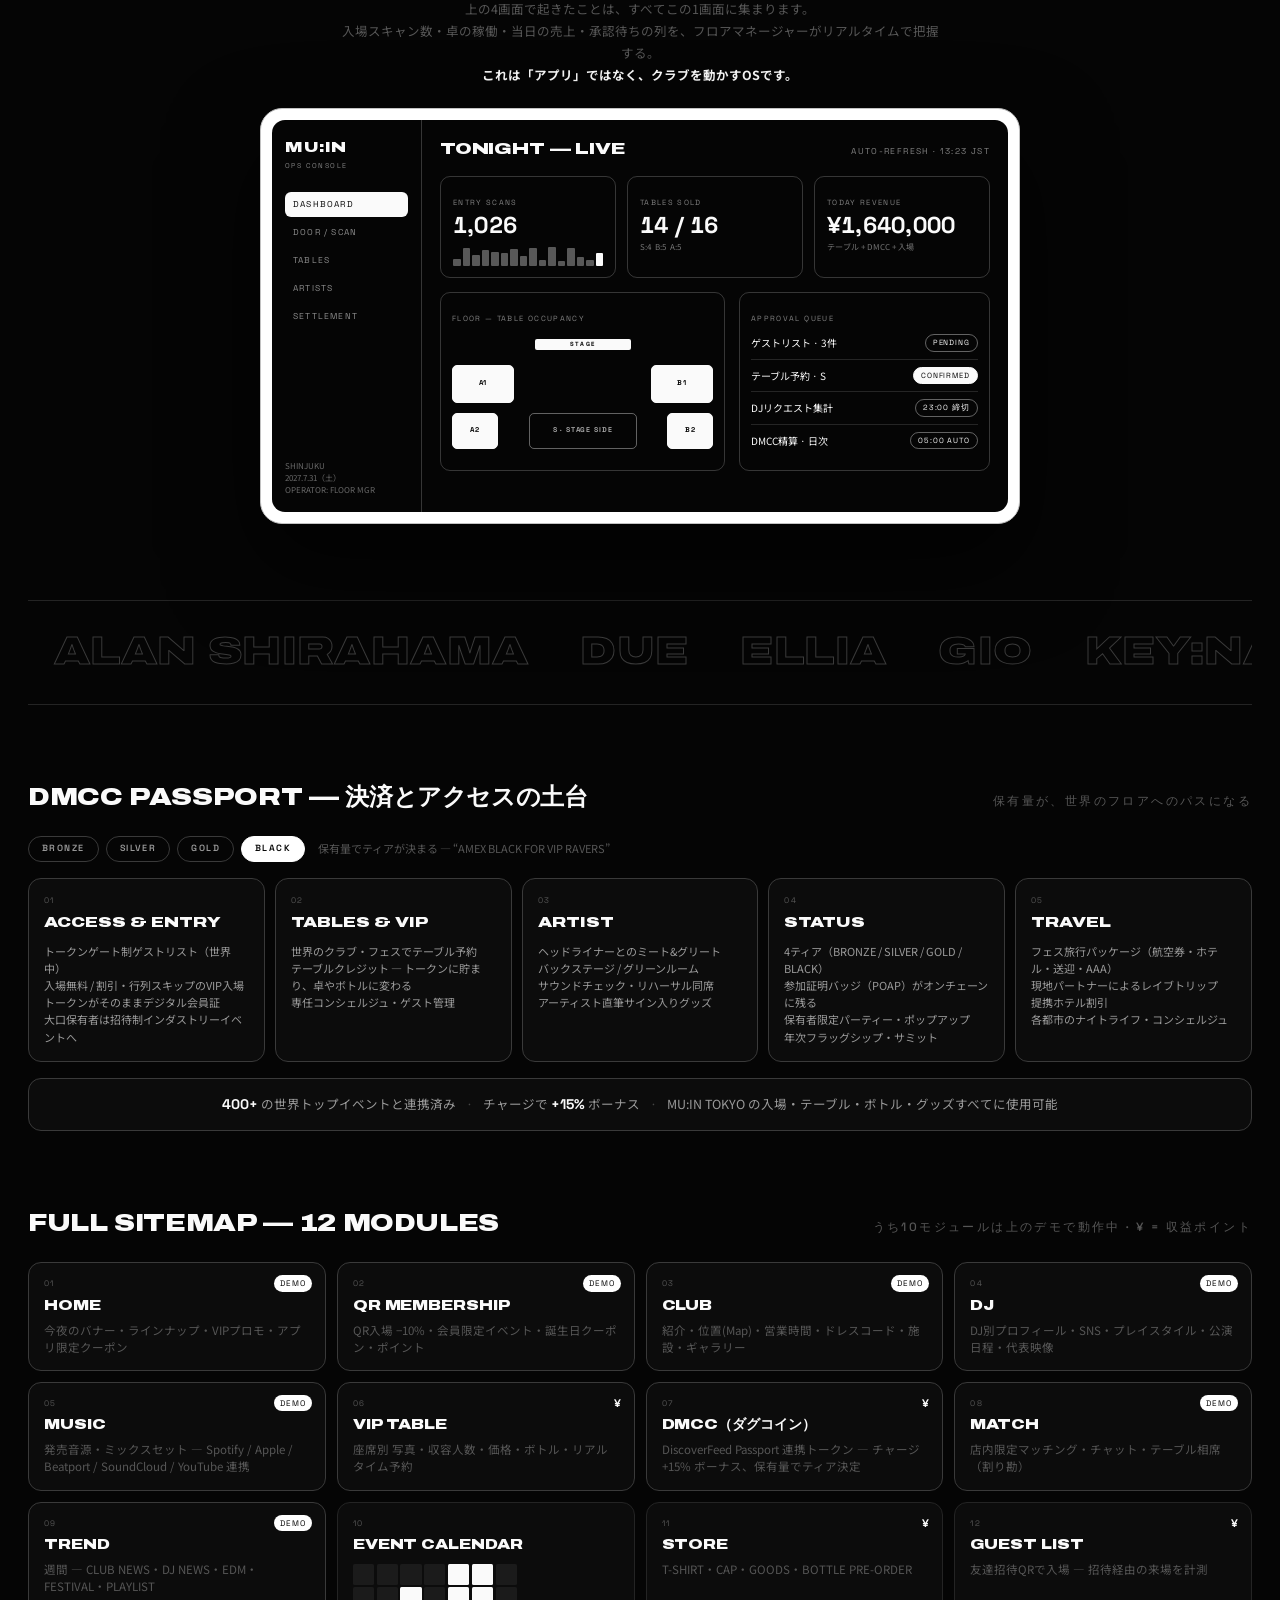
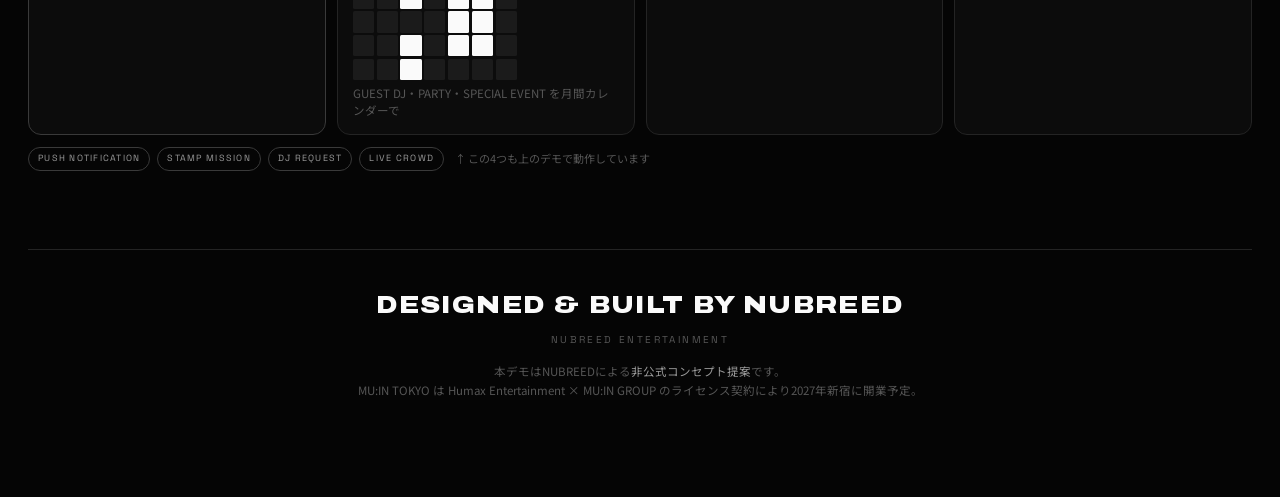
==== commit f5e93478: "앱 화면 안 문구도 선택 언어로 (89항목) — 영문 표기는 유지 설명부만 4개 언어였고 기기 화면 안은 일본어 고정이었다.  - 폰 5화면 · 운영 콘솔 · 가이드 라벨의 일본어" ====
--- a/index.html
+++ b/index.html
@@ -4031,6 +4031,7 @@
       b.classList.toggle('on', b.getAttribute('data-lang') === l);
     });
     try { localStorage.setItem('muin-lang', l); } catch(e){}
+    if (window.__muinPaintUI) window.__muinPaintUI(l);
   }
   var saved = 'ja';
   try { saved = localStorage.getItem('muin-lang') || 'ja'; } catch(e){}
@@ -4038,6 +4039,506 @@
   if (tog) [].slice.call(tog.querySelectorAll('button')).forEach(function(b){
     b.addEventListener('click', function(){ apply(b.getAttribute('data-lang')); });
   });
+})();
+
+/* ══════════ 앱 화면 안 문구도 선택 언어로 ══════════
+   설명부는 4개 언어 span으로 분리했지만, 기기 화면 안은 일본어 그대로였다.
+   여기서는 텍스트 노드를 훑어 사전에 있으면 바꿔 끼운다. 원문은 노드에 보관해 두므로
+   언어를 몇 번 바꿔도 원래 문장에서 다시 번역된다.
+   MU:IN·DMCC·DJ 이름·RESERVE 같은 영문 표기는 사전에 넣지 않아 그대로 남는다.
+   JS가 나중에 그리는 문구(존 정보·채팅·가이드 라벨)는 MutationObserver로 따라잡는다. */
+var UI_I18N = {
+ "開場まで": {
+  "ko": "개장까지",
+  "en": "DOORS IN",
+  "zh": "开场倒计时"
+ },
+ "S TABLE 残り1卓": {
+  "ko": "S TABLE 1卓 남음",
+  "en": "S TABLE · 1 LEFT",
+  "zh": "S TABLE 剩1桌"
+ },
+ "本日のラインナップ": {
+  "ko": "오늘의 라인업",
+  "en": "TONIGHT'S LINEUP",
+  "zh": "今日阵容"
+ },
+ "全て": {
+  "ko": "전체",
+  "en": "ALL",
+  "zh": "全部"
+ },
+ "入場まで約10分 · ENTRY ~10 MIN": {
+  "ko": "입장까지 약 10분 · ENTRY ~10 MIN",
+  "en": "~10 MIN TO ENTRY",
+  "zh": "入场约需10分钟 · ENTRY ~10 MIN"
+ },
+ "DRESS CODE: SMART · 20歳未満入場不可 / 要写真付き身分証": {
+  "ko": "DRESS CODE: SMART · 20세 미만 입장 불가 / 사진 신분증 필수",
+  "en": "DRESS CODE: SMART · 20+ ONLY / PHOTO ID REQUIRED",
+  "zh": "DRESS CODE: SMART · 未满20岁禁止入场 / 需出示附照片证件"
+ },
+ "TOKYO CLUB NEWS — 新宿ラウンドアップ 外5件": {
+  "ko": "TOKYO CLUB NEWS — 신주쿠 라운드업 외 5건",
+  "en": "TOKYO CLUB NEWS — Shinjuku roundup +5 more",
+  "zh": "TOKYO CLUB NEWS — 新宿汇总 外5则"
+ },
+ "毎週更新": {
+  "ko": "매주 갱신",
+  "en": "WEEKLY",
+  "zh": "每周更新"
+ },
+ "S TABLE 5/8 — 残り3席": {
+  "ko": "S TABLE 5/8 — 3석 남음",
+  "en": "S TABLE 5/8 — 3 SEATS LEFT",
+  "zh": "S TABLE 5/8 — 剩3位"
+ },
+ "8名 / MOËT ×2 + BELVEDERE ×1 込み": {
+  "ko": "8명 / MOËT ×2 + BELVEDERE ×1 포함",
+  "en": "8 guests / MOËT ×2 + BELVEDERE ×1 incl.",
+  "zh": "8人 / 含 MOËT ×2 + BELVEDERE ×1"
+ },
+ "税・サ込": {
+  "ko": "세금·봉사료 포함",
+  "en": "incl. tax & service",
+  "zh": "含税与服务费"
+ },
+ "DMCC 使用先": {
+  "ko": "DMCC 사용처",
+  "en": "DMCC USED FOR",
+  "zh": "DMCC 使用范围"
+ },
+ "RESERVE — 予約する": {
+  "ko": "RESERVE — 예약하기",
+  "en": "RESERVE",
+  "zh": "RESERVE — 立即预订"
+ },
+ "チャージ ¥180,000 →": {
+  "ko": "충전 ¥180,000 →",
+  "en": "TOP UP ¥180,000 →",
+  "zh": "充值 ¥180,000 →"
+ },
+ "交通系IC — COMING": {
+  "ko": "교통카드 — COMING",
+  "en": "TRANSIT IC — COMING",
+  "zh": "交通IC卡 — COMING"
+ },
+ "事前チャージで来店前に決済完了 · 前日キャンセル50%": {
+  "ko": "사전 충전으로 방문 전 결제 완료 · 전날 취소 50%",
+  "en": "Pre-charge and settle before you arrive · 50% fee if cancelled the day before",
+  "zh": "事先充值，到店前完成结账 · 前一日取消收50%"
+ },
+ "S — STAGE SIDE / 8名": {
+  "ko": "S — STAGE SIDE / 8명",
+  "en": "S — STAGE SIDE / 8 guests",
+  "zh": "S — STAGE SIDE / 8人"
+ },
+ "入場 −10%": {
+  "ko": "입장 −10%",
+  "en": "−10% ENTRY",
+  "zh": "入场 −10%"
+ },
+ "/人": {
+  "ko": "/인",
+  "en": "/person",
+  "zh": "/人"
+ },
+ "— 渋谷から2人、今向かってます": {
+  "ko": "— 시부야에서 2명, 지금 가는 중",
+  "en": "— Two of us from Shibuya, on the way",
+  "zh": "— 我们两人从涩谷出发，正在路上"
+ },
+ "空席をゼロに / FILL EVERY SEAT · TRAVELERS WELCOME EN·JA·KO": {
+  "ko": "빈자리 제로 / FILL EVERY SEAT · TRAVELERS WELCOME EN·JA·KO",
+  "en": "FILL EVERY SEAT · TRAVELERS WELCOME EN·JA·KO",
+  "zh": "让空位归零 / FILL EVERY SEAT · TRAVELERS WELCOME EN·JA·KO"
+ },
+ "今夜 店内": {
+  "ko": "오늘 밤 매장",
+  "en": "IN VENUE TONIGHT",
+  "zh": "今夜店内"
+ },
+ "人": {
+  "ko": "명",
+  "en": " guests",
+  "zh": "人"
+ },
+ "同じフロア": {
+  "ko": "같은 플로어",
+  "en": "SAME FLOOR",
+  "zh": "同一楼层"
+ },
+ "26 · 東京 · JP / EN": {
+  "ko": "26 · 도쿄 · JP / EN",
+  "en": "26 · Tokyo · JP / EN",
+  "zh": "26 · 东京 · JP / EN"
+ },
+ "今日はTECHNOだけ踊りたい": {
+  "ko": "오늘은 테크노만 추고 싶어",
+  "en": "Only want to dance techno tonight",
+  "zh": "今天只想跳 Techno"
+ },
+ "◆ 共通 — ALAN SHIRAHAMA をフォロー": {
+  "ko": "◆ 공통 — ALAN SHIRAHAMA 팔로우",
+  "en": "◆ IN COMMON — follows ALAN SHIRAHAMA",
+  "zh": "◆ 共同点 — 关注 ALAN SHIRAHAMA"
+ },
+ "今夜のマッチ": {
+  "ko": "오늘 밤 매칭",
+  "en": "MATCHES TONIGHT",
+  "zh": "今夜配对"
+ },
+ "組": {
+  "ko": "쌍",
+  "en": " pairs",
+  "zh": "对"
+ },
+ "相席が成立した卓": {
+  "ko": "합석 성사된 테이블",
+  "en": "TABLES SHARED",
+  "zh": "成功拼桌数"
+ },
+ "卓": {
+  "ko": "테이블",
+  "en": " tables",
+  "zh": "桌"
+ },
+ "そこから生まれた売上": {
+  "ko": "거기서 나온 매출",
+  "en": "REVENUE FROM IT",
+  "zh": "由此产生的营收"
+ },
+ "CHAT · 店内限定": {
+  "ko": "CHAT · 매장 한정",
+  "en": "CHAT · VENUE ONLY",
+  "zh": "CHAT · 限店内"
+ },
+ "送信": {
+  "ko": "전송",
+  "en": "SEND",
+  "zh": "发送"
+ },
+ "テーブルに招待 — TABLE JOIN": {
+  "ko": "테이블 초대 — TABLE JOIN",
+  "en": "INVITE TO TABLE — TABLE JOIN",
+  "zh": "邀请至桌位 — TABLE JOIN"
+ },
+ "メッセージを送る…": {
+  "ko": "메시지 보내기…",
+  "en": "Send a message…",
+  "zh": "发送消息…"
+ },
+ "テーブル + DMCC + 入場": {
+  "ko": "테이블 + DMCC + 입장",
+  "en": "Tables + DMCC + entry",
+  "zh": "桌位 + DMCC + 入场"
+ },
+ "ゲストリスト · 3件": {
+  "ko": "게스트리스트 · 3건",
+  "en": "Guestlist · 3",
+  "zh": "宾客名单 · 3件"
+ },
+ "テーブル予約 · S": {
+  "ko": "테이블 예약 · S",
+  "en": "Table booking · S",
+  "zh": "桌位预订 · S"
+ },
+ "DJリクエスト集計": {
+  "ko": "DJ 리퀘스트 집계",
+  "en": "DJ request tally",
+  "zh": "DJ 点歌统计"
+ },
+ "23:00 締切": {
+  "ko": "23:00 마감",
+  "en": "CLOSES 23:00",
+  "zh": "23:00 截止"
+ },
+ "DMCC精算 · 日次": {
+  "ko": "DMCC 정산 · 일일",
+  "en": "DMCC settlement · daily",
+  "zh": "DMCC 结算 · 每日"
+ },
+ "貸切": {
+  "ko": "대관",
+  "en": "RESERVED",
+  "zh": "包场"
+ },
+ "入場まで約25分 · ENTRY ~25 MIN": {
+  "ko": "입장까지 약 25분 · ENTRY ~25 MIN",
+  "en": "~25 MIN TO ENTRY",
+  "zh": "入场约需25分钟 · ENTRY ~25 MIN"
+ },
+ "すぐ入場できます · NO WAIT": {
+  "ko": "바로 입장 가능 · NO WAIT",
+  "en": "NO WAIT",
+  "zh": "可立即入场 · NO WAIT"
+ },
+ "6名 / 焼酎ボトル ×1 + ミキサー 込み": {
+  "ko": "6명 / 소주 보틀 ×1 + 믹서 포함",
+  "en": "6 guests / shochu bottle ×1 + mixers incl.",
+  "zh": "6人 / 含烧酒1瓶 + 调酒饮料"
+ },
+ "8名 / シャンパン ×1 + フルーツ 込み": {
+  "ko": "8명 / 샴페인 ×1 + 과일 포함",
+  "en": "8 guests / champagne ×1 + fruit incl.",
+  "zh": "8人 / 含香槟1瓶 + 水果"
+ },
+ "— 予約する": {
+  "ko": "— 예약하기",
+  "en": "— RESERVE",
+  "zh": "— 立即预订"
+ },
+ "完売": {
+  "ko": "완매",
+  "en": "SOLD OUT",
+  "zh": "售罄"
+ },
+ "FULL / 満席": {
+  "ko": "FULL / 만석",
+  "en": "FULL",
+  "zh": "FULL / 满席"
+ },
+ "FULL — 満席": {
+  "ko": "FULL — 만석",
+  "en": "FULL",
+  "zh": "FULL — 满席"
+ },
+ "TONIGHT: 23:00前 ENTRY FREE": {
+  "ko": "TONIGHT: 23:00 이전 입장 무료",
+  "en": "TONIGHT: FREE ENTRY BEFORE 23:00",
+  "zh": "TONIGHT: 23:00 前免费入场"
+ },
+ "友だち2人で来てます": {
+  "ko": "친구 2명과 왔어요",
+  "en": "Here with two friends",
+  "zh": "和两个朋友一起来"
+ },
+ "アフターまで行ける人": {
+  "ko": "애프터까지 갈 사람",
+  "en": "Someone who'll stay for the after",
+  "zh": "能去续摊的人"
+ },
+ "ボトル開けてます、合流歓迎": {
+  "ko": "보틀 열었어요, 합류 환영",
+  "en": "Bottle's open — come join",
+  "zh": "已开瓶，欢迎加入"
+ },
+ "Tokyo 3日目、案内してくれる人": {
+  "ko": "도쿄 3일째, 안내해줄 사람",
+  "en": "Day 3 in Tokyo — show me around?",
+  "zh": "东京第3天，求带路"
+ },
+ "旅行者ウェルカム": {
+  "ko": "여행자 환영",
+  "en": "Travellers welcome",
+  "zh": "欢迎旅客"
+ },
+ "24 · 大阪 · JP": {
+  "ko": "24 · 오사카 · JP",
+  "en": "24 · Osaka · JP",
+  "zh": "24 · 大阪 · JP"
+ },
+ "27 · 横浜 · JP / EN": {
+  "ko": "27 · 요코하마 · JP / EN",
+  "en": "27 · Yokohama · JP / EN",
+  "zh": "27 · 横滨 · JP / EN"
+ },
+ "こんばんは！": {
+  "ko": "안녕하세요!",
+  "en": "Good evening!",
+  "zh": "晚上好！"
+ },
+ "いいですね！": {
+  "ko": "좋아요!",
+  "en": "Sounds good!",
+  "zh": "不错啊！"
+ },
+ "どこの卓ですか？": {
+  "ko": "어느 테이블이에요?",
+  "en": "Which table?",
+  "zh": "哪一桌？"
+ },
+ "今から行きます 🙌": {
+  "ko": "지금 갈게요 🙌",
+  "en": "On my way 🙌",
+  "zh": "现在过去 🙌"
+ },
+ "OK！ 5分で": {
+  "ko": "OK! 5분이면",
+  "en": "OK! Five minutes",
+  "zh": "OK！5分钟"
+ },
+ "ありがとう！": {
+  "ko": "고마워요!",
+  "en": "Thanks!",
+  "zh": "谢谢！"
+ },
+ "招待しました — 合流待ち": {
+  "ko": "초대했습니다 — 합류 대기",
+  "en": "INVITED — waiting to join",
+  "zh": "已邀请 — 等待加入"
+ },
+ "行きます！": {
+  "ko": "갈게요!",
+  "en": "On my way!",
+  "zh": "我这就来！"
+ },
+ "都市を変える": {
+  "ko": "도시 바꾸기",
+  "en": "Change city",
+  "zh": "切换城市"
+ },
+ "DJを選ぶ": {
+  "ko": "DJ 고르기",
+  "en": "Pick a DJ",
+  "zh": "选择 DJ"
+ },
+ "クーポンを取る": {
+  "ko": "쿠폰 받기",
+  "en": "Get the coupon",
+  "zh": "领取优惠券"
+ },
+ "混雑度を見る": {
+  "ko": "혼잡도 보기",
+  "en": "Crowd level",
+  "zh": "查看拥挤度"
+ },
+ "DJを切替": {
+  "ko": "DJ 전환",
+  "en": "Switch DJ",
+  "zh": "切换 DJ"
+ },
+ "曲を再生": {
+  "ko": "곡 재생",
+  "en": "Play a track",
+  "zh": "播放曲目"
+ },
+ "投票する": {
+  "ko": "투표하기",
+  "en": "Vote",
+  "zh": "投票"
+ },
+ "席を選ぶ": {
+  "ko": "좌석 고르기",
+  "en": "Pick a seat",
+  "zh": "选择座位"
+ },
+ "予約する": {
+  "ko": "예약하기",
+  "en": "Reserve",
+  "zh": "预订"
+ },
+ "DMCCで払う": {
+  "ko": "DMCC로 결제",
+  "en": "Pay with DMCC",
+  "zh": "用 DMCC 支付"
+ },
+ "決済": {
+  "ko": "결제",
+  "en": "Pay",
+  "zh": "结账"
+ },
+ "閉じる": {
+  "ko": "닫기",
+  "en": "Close",
+  "zh": "关闭"
+ },
+ "カードを裏返す": {
+  "ko": "카드 뒤집기",
+  "en": "Flip the card",
+  "zh": "翻转卡片"
+ },
+ "スタンプを押す": {
+  "ko": "스탬프 찍기",
+  "en": "Add a stamp",
+  "zh": "盖章"
+ },
+ "相席に参加": {
+  "ko": "합석 참여",
+  "en": "Join the table",
+  "zh": "加入拼桌"
+ },
+ "① ゾーンで絞る": {
+  "ko": "① 존으로 좁히기",
+  "en": "① Filter by zone",
+  "zh": "① 按区域筛选"
+ },
+ "② 別の人を見る": {
+  "ko": "② 다른 사람 보기",
+  "en": "② See someone else",
+  "zh": "② 看下一位"
+ },
+ "③ この人に「いいね」": {
+  "ko": "③ 이 사람에게 좋아요",
+  "en": "③ Like this person",
+  "zh": "③ 喜欢这位"
+ },
+ "④ メッセージを書く": {
+  "ko": "④ 메시지 쓰기",
+  "en": "④ Write a message",
+  "zh": "④ 输入消息"
+ },
+ "⑤ 送信する": {
+  "ko": "⑤ 전송하기",
+  "en": "⑤ Send it",
+  "zh": "⑤ 发送"
+ },
+ "⑥ テーブルに招待": {
+  "ko": "⑥ 테이블 초대",
+  "en": "⑥ Invite to table",
+  "zh": "⑥ 邀请至桌位"
+ },
+ "⑦ 次の人へ": {
+  "ko": "⑦ 다음 사람",
+  "en": "⑦ Next person",
+  "zh": "⑦ 下一位"
+ }
+};
+
+(function(){
+  var painting = false;
+
+  function paintNode(n, lang){
+    if (n.__ja === undefined) n.__ja = n.nodeValue;
+    var src = (n.__ja || '').trim();
+    if (!src) return;
+    var d = UI_I18N[src];
+    if (!d) return;
+    var want = (lang === 'ja') ? src : (d[lang] || src);
+    var next = n.__ja.replace(src, want);
+    if (n.nodeValue !== next) n.nodeValue = next;
+  }
+
+  function paintAll(lang){
+    if (painting) return;
+    painting = true;
+    try {
+      document.querySelectorAll('.phone, .tablet, .gring').forEach(function(root){
+        var w = document.createTreeWalker(root, NodeFilter.SHOW_TEXT, null);
+        var n; while ((n = w.nextNode())) paintNode(n, lang);
+      });
+      /* 입력칸 안내문구 */
+      document.querySelectorAll('.phone input[placeholder]').forEach(function(el){
+        if (el.__ja === undefined) el.__ja = el.getAttribute('placeholder');
+        var d = UI_I18N[(el.__ja || '').trim()];
+        if (d) el.setAttribute('placeholder', lang === 'ja' ? el.__ja : (d[lang] || el.__ja));
+      });
+    } finally { painting = false; }
+  }
+
+  window.__muinPaintUI = paintAll;
+
+  /* JS가 새로 그리는 문구도 따라잡는다 */
+  var mo = new MutationObserver(function(){
+    if (painting) return;
+    var l = document.documentElement.getAttribute('data-lang') || 'ja';
+    if (l !== 'ja') paintAll(l);
+  });
+  document.querySelectorAll('.phone, .tablet').forEach(function(r){
+    mo.observe(r, { childList: true, subtree: true, characterData: true });
+  });
+
+  paintAll(document.documentElement.getAttribute('data-lang') || 'ja');
 })();
 
 /* ══════════ 루프 기동 (위상 스태거) ══════════ */
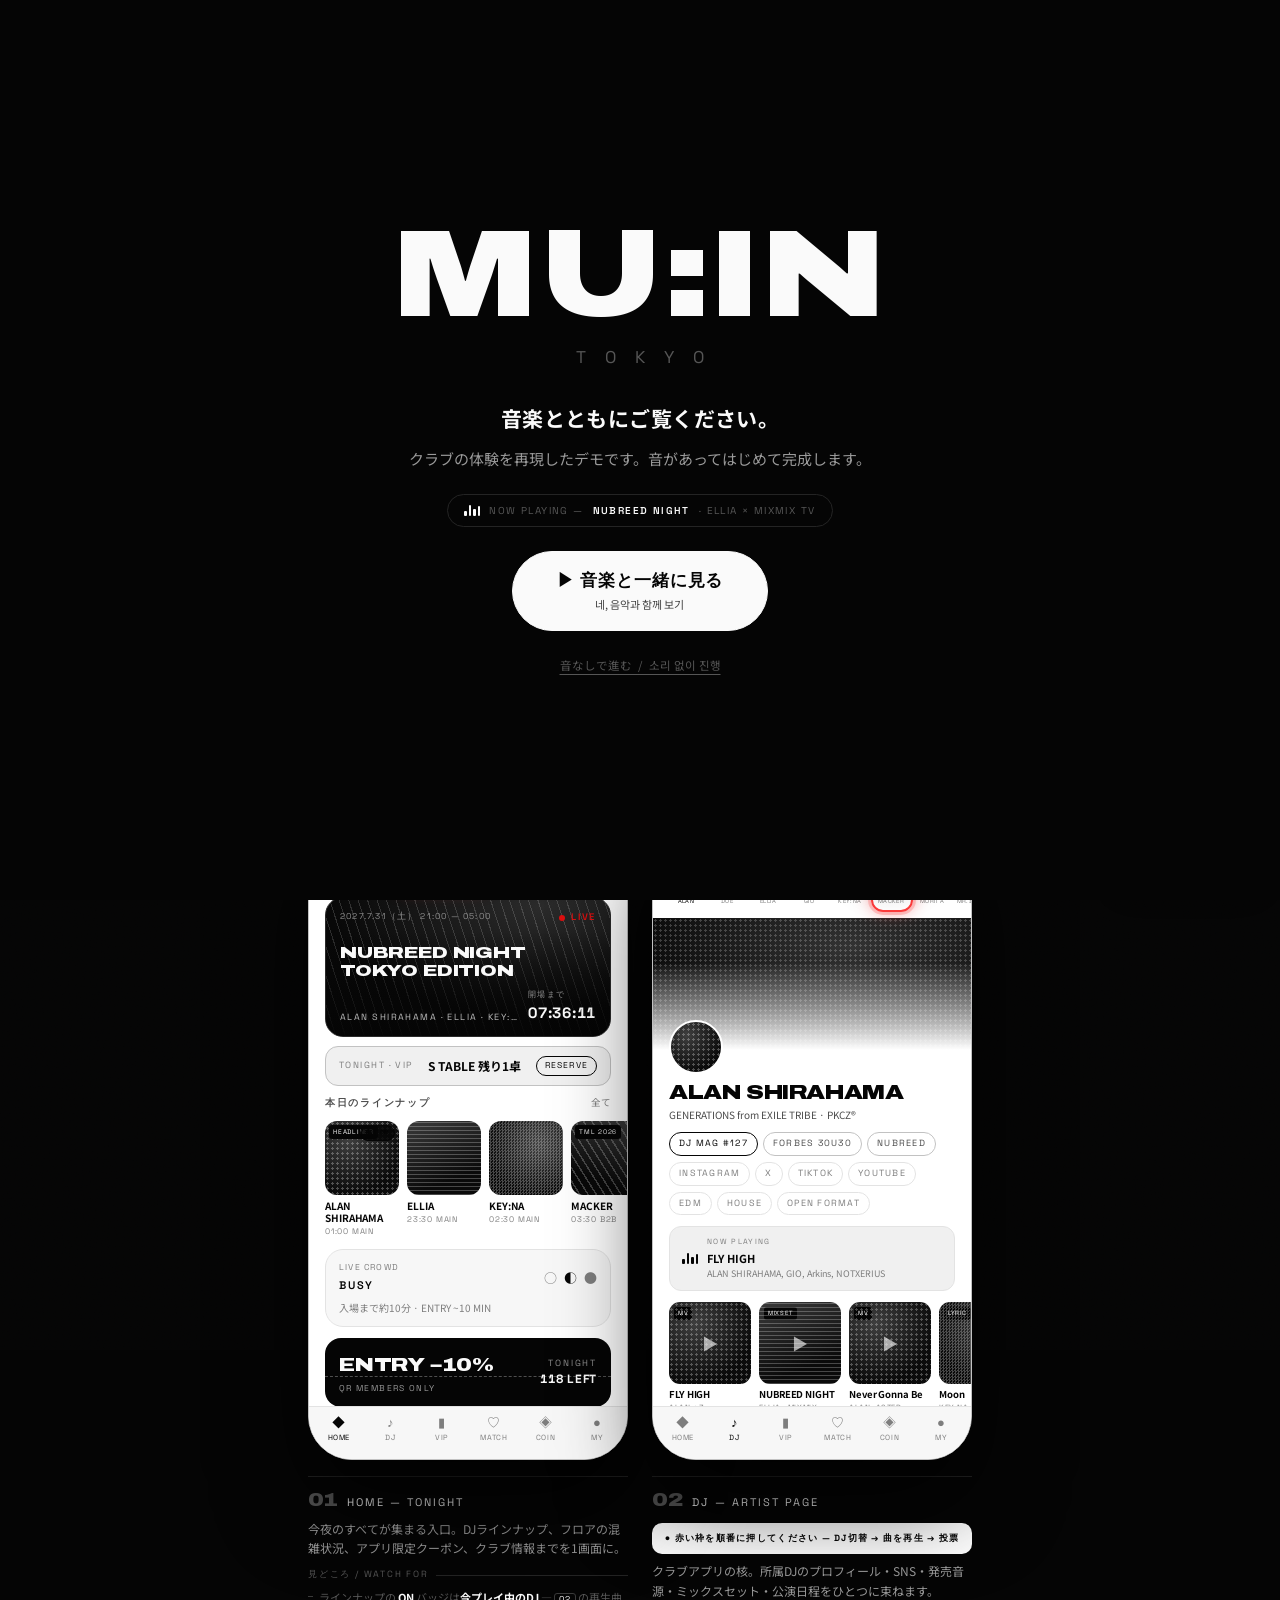
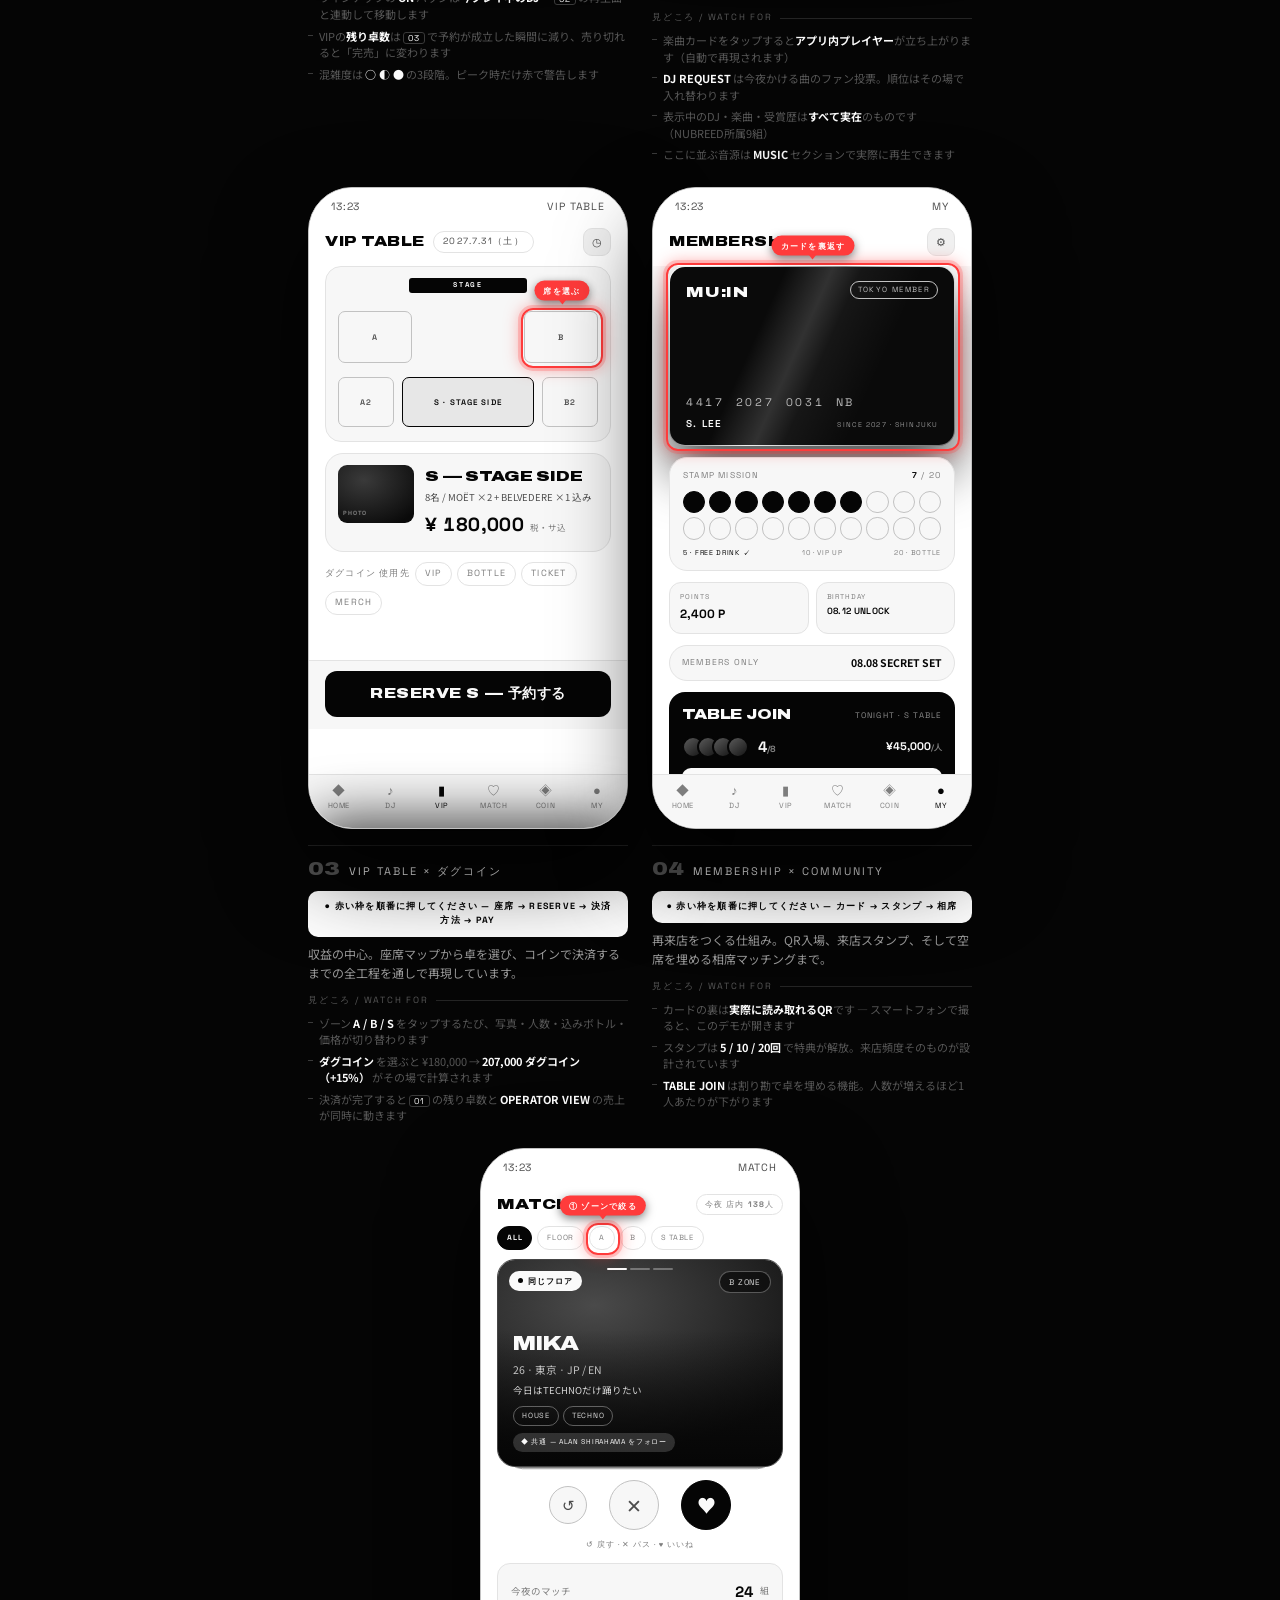
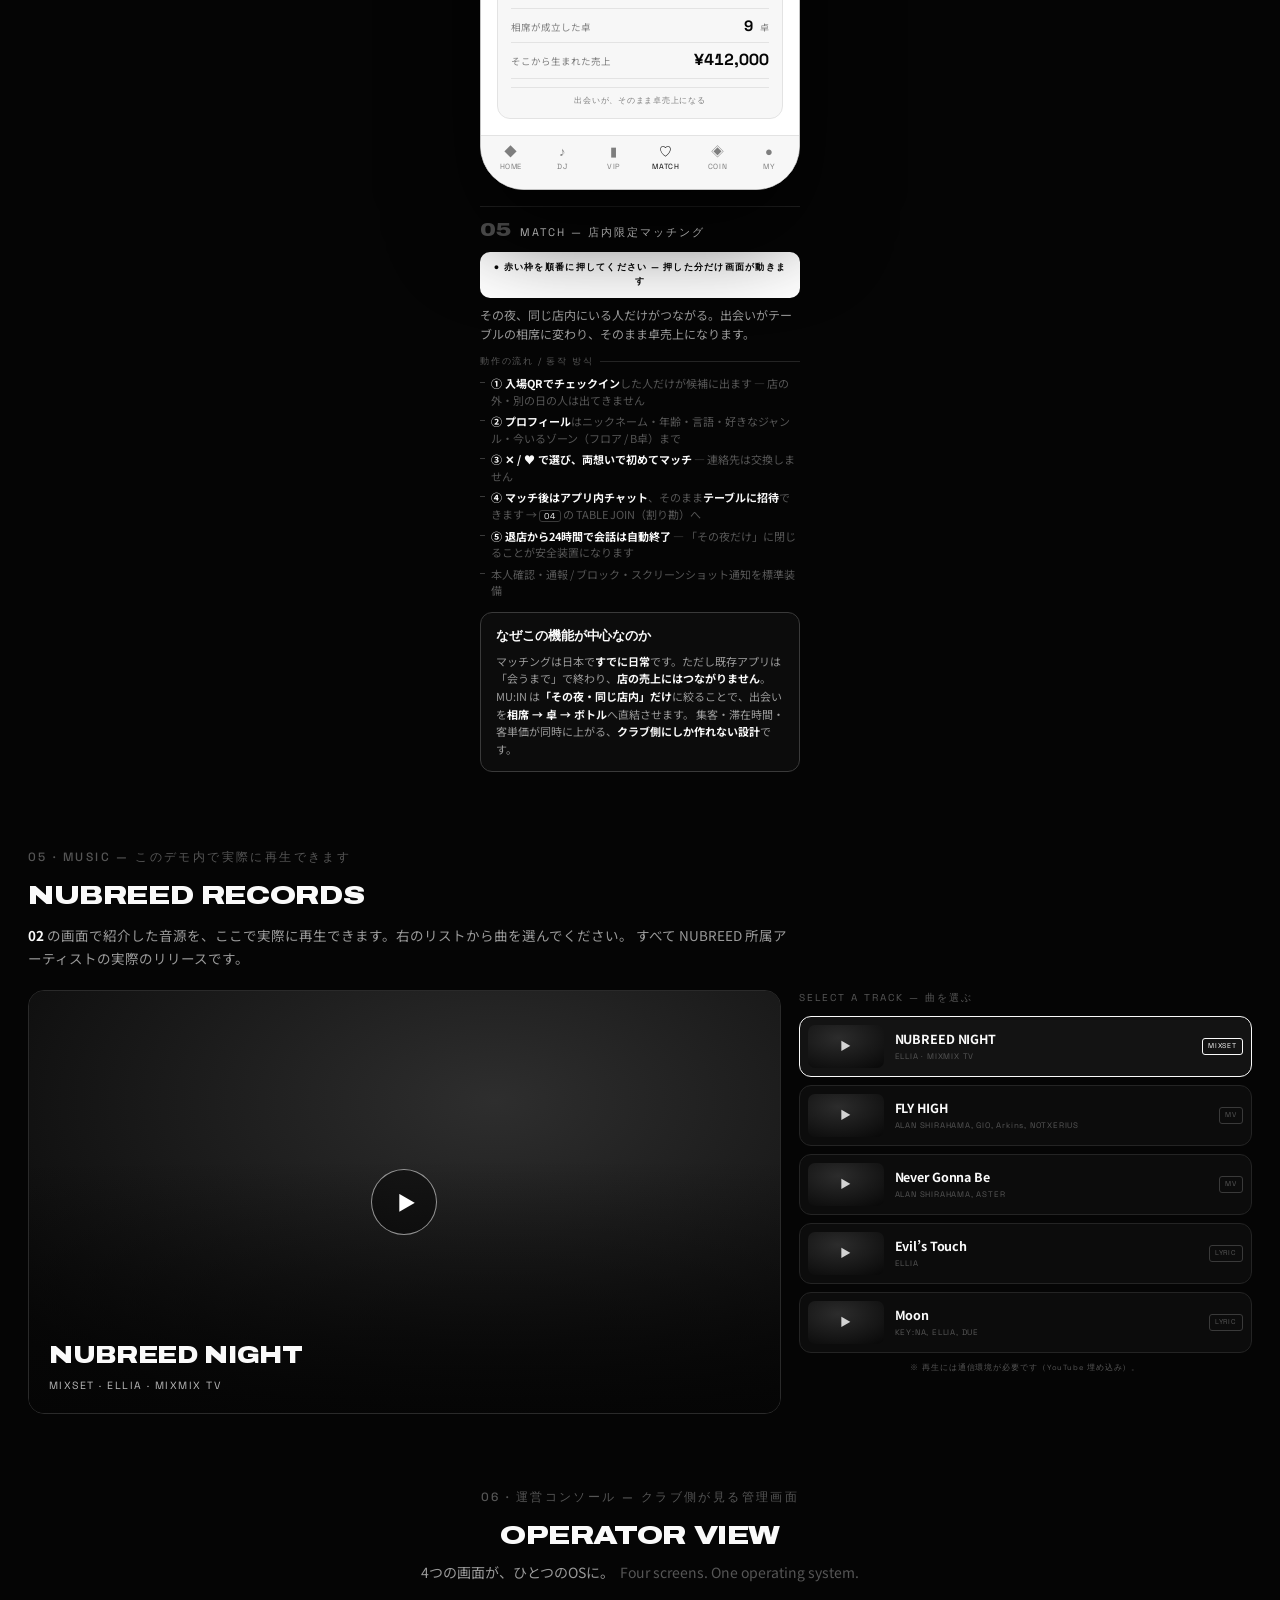
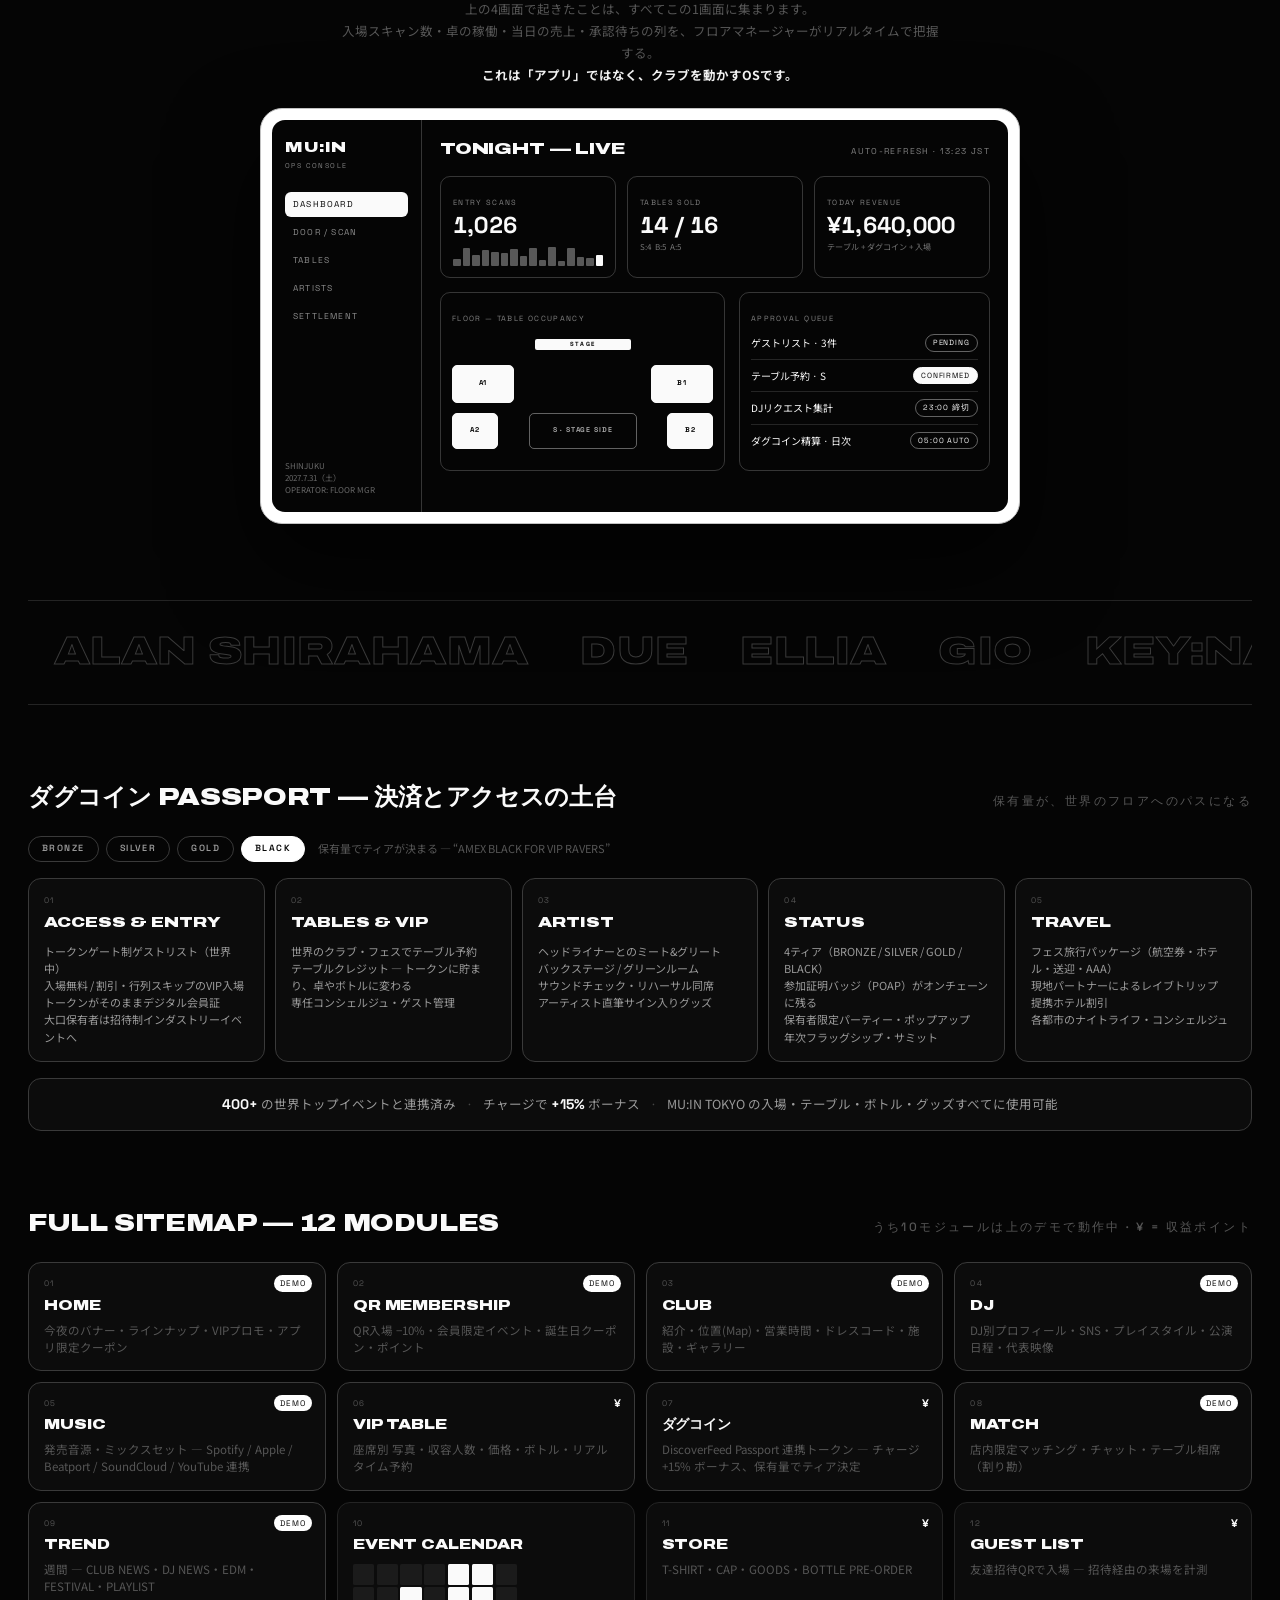
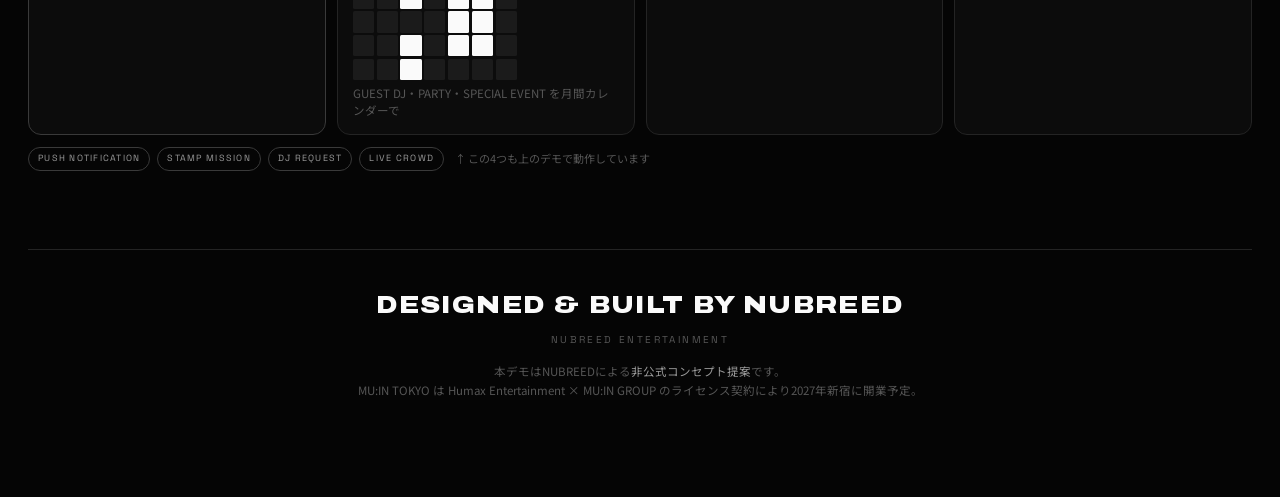
==== commit c23e6897: "DMCC → 다그코인 (언어별 표기) + 안드로이드에서 빨간 가이드가 안 보이던 문제 수정 ① 코인 명칭 교체 — 화면·설명·사전·JS 전부, DMCC 잔존 0    ダグコイン /" ====
--- a/index.html
+++ b/index.html
@@ -491,7 +491,7 @@
 .player.on .pb i{animation:playprog 4.6s linear forwards}
 @keyframes playprog{from{width:6%}to{width:62%}}
 
-/* ═════════════ P3 · VIP × DMCC ═════════════ */
+/* ═════════════ P3 · VIP × 다그코인 ═════════════ */
 .floor{margin:0 16px;height:176px;position:relative;border-radius:16px;border:1px solid var(--line);
   background:var(--k-1);overflow:hidden;flex:none}
 .floor .stage{position:absolute;left:50%;top:11px;transform:translateX(-50%);width:118px;height:15px;
@@ -1188,7 +1188,7 @@
   <div class="stats">
     <div><span class="k">ENTRIES TONIGHT</span><span class="v" id="stEntries">1,024</span></div>
     <div><span class="k">TABLES</span><span class="v"><span id="stTables">14</span> / 16</span></div>
-    <div><span class="k">DMCC CHARGED</span><span class="v">¥<span id="stCoin">2.40</span>M</span></div>
+    <div><span class="k">ダグコイン CHARGED</span><span class="v">¥<span id="stCoin">2.40</span>M</span></div>
     <div class="sp"></div>
     <div class="tag">REAL-TIME FROM THE SCREENS BELOW ↓</div>
   </div>
@@ -1453,7 +1453,7 @@
     </div>
     </div>
 
-    <!-- ══════════ PHONE 3 · VIP × DMCC ══════════ -->
+    <!-- ══════════ PHONE 3 · VIP × 다그코인 ══════════ -->
     <div class="pcol">
     <div class="phone" id="ph3">
       <div class="screen">
@@ -1485,7 +1485,7 @@
         </div>
 
         <div class="usefor">
-          <span class="mini">DMCC 使用先</span>
+          <span class="mini">ダグコイン 使用先</span>
           <span class="chip gh">VIP</span><span class="chip gh">BOTTLE</span>
           <span class="chip gh">TICKET</span><span class="chip gh">MERCH</span>
         </div>
@@ -1497,17 +1497,17 @@
           <div class="st">PAYMENT</div>
           <div class="paytog">
             <div class="pt on" id="ptCard"><div class="k">CARD</div><div class="v">¥180,000</div></div>
-            <div class="pt" id="ptCoin"><span class="bn">+15% BONUS</span><div class="k">DMCC</div><div class="v">180,000 DMCC</div></div>
+            <div class="pt" id="ptCoin"><span class="bn">+15% BONUS</span><div class="k"><span class="cu">ダグコイン</span></div><div class="v">180,000 <span class="cu">ダグコイン</span></div></div>
           </div>
           <div class="wallet" id="wallet">
             <span class="k">チャージ ¥180,000 →</span>
-            <span class="v"><span id="walletV">180,000</span> DMCC<u>+27,000</u></span>
+            <span class="v"><span id="walletV">180,000</span> <span class="cu">ダグコイン</span><u>+27,000</u></span>
           </div>
           <div style="display:flex;gap:5px;margin-top:8px">
             <span class="chip gh" style="opacity:.5">PayPay — COMING</span>
             <span class="chip gh" style="opacity:.5">交通系IC — COMING</span>
           </div>
-          <button class="paybtn" id="pay3">PAY WITH DMCC</button>
+          <button class="paybtn" id="pay3">ダグコインで支払う</button>
           <div class="fine">事前チャージで来店前に決済完了 · 前日キャンセル50%</div>
         </div>
 
@@ -1526,13 +1526,13 @@
       </div>
     </div>
     <div class="pcap">
-      <div class="ix"><b>03</b><span>VIP TABLE × DMCC（ダグコイン）</span></div>
+      <div class="ix"><b>03</b><span>VIP TABLE × ダグコイン</span></div>
       <div class="tryit">● 赤い枠を順番に押してください — 座席 → RESERVE → 決済方法 → PAY<span class="ko">빨간 표시를 순서대로 누르세요 — 좌석 → 예약 → 결제수단 → 결제</span></div>
       <div class="ds">収益の中心。座席マップから卓を選び、コインで決済するまでの全工程を通しで再現しています。<span class="ko">수익의 중심. 좌석 맵에서 테이블을 고르고 코인으로 결제하기까지 전 과정을 재현했습니다.</span></div>
       <div class="wl">見どころ / WATCH FOR</div>
       <ul>
         <li>ゾーン <b>A / B / S</b> をタップするたび、写真・人数・込みボトル・価格が切り替わります<span class="ko">존 <b>A / B / S</b>를 탭할 때마다 사진·인원·포함 보틀·가격이 바뀝니다</span></li>
-        <li><b>DMCC</b> を選ぶと ¥180,000 → <b>207,000 DMCC（+15%）</b> がその場で計算されます<span class="ko">DMCC를 고르면 ¥180,000 → <b>207,000 DMCC (+15%)</b>가 즉석에서 계산됩니다</span></li>
+        <li><b>ダグコイン</b> を選ぶと ¥180,000 → <b>207,000 ダグコイン（+15%）</b> がその場で計算されます<span class="ko">다그코인을 고르면 ¥180,000 → <b>207,000 다그코인 (+15%)</b>가 즉석에서 계산됩니다</span></li>
         <li>決済が完了すると <em>01</em> の残り卓数と <b>OPERATOR VIEW</b> の売上が同時に動きます<span class="ko">결제가 끝나면 01의 잔여 테이블과 OPERATOR VIEW의 매출이 동시에 움직입니다</span></li>
       </ul>
     </div>
@@ -1795,7 +1795,7 @@
             <div class="kpi">
               <span class="k">TODAY REVENUE</span>
               <div class="v">¥<span id="opRev">1,640,000</span></div>
-              <div class="s">テーブル + DMCC + 入場</div>
+              <div class="s">テーブル + ダグコイン + 入場</div>
             </div>
           </div>
 
@@ -1816,7 +1816,7 @@
               <div class="q"><span class="nm">ゲストリスト · 3件</span><span class="st">PENDING</span></div>
               <div class="q"><span class="nm">テーブル予約 · S</span><span class="st ok" id="opQ2">CONFIRMED</span></div>
               <div class="q"><span class="nm">DJリクエスト集計</span><span class="st">23:00 締切</span></div>
-              <div class="q"><span class="nm">DMCC精算 · 日次</span><span class="st">05:00 AUTO</span></div>
+              <div class="q"><span class="nm">ダグコイン精算 · 日次</span><span class="st">05:00 AUTO</span></div>
             </div>
           </div>
         </div>
@@ -1836,10 +1836,10 @@
     </div>
   </div>
 
-  <!-- ══════════ DMCC PASSPORT — 결제 · 액세스 시스템 ══════════ -->
+  <!-- ══════════ 다그코인 PASSPORT — 결제 · 액세스 시스템 ══════════ -->
   <div class="reg">
     <div class="hd">
-      <span class="t">DMCC PASSPORT — 決済とアクセスの土台</span>
+      <span class="t">ダグコイン PASSPORT — 決済とアクセスの土台</span>
       <span class="lb">保有量が、世界のフロアへのパスになる<span class="ko">보유량이 곧 세계의 플로어로 가는 패스가 된다</span></span>
     </div>
 
@@ -1904,8 +1904,8 @@
         <div class="d">発売音源・ミックスセット — Spotify / Apple / Beatport / SoundCloud / YouTube 連携<span class="ko">발매 음원·믹스셋 — 스포티파이/애플/비트포트/사운드클라우드/유튜브 연동</span></div></div>
       <div class="sc live-cell"><span class="yen">¥</span><div class="n">06</div><div class="t">VIP TABLE</div>
         <div class="d">座席別 写真・収容人数・価格・ボトル・リアルタイム予約<span class="ko">좌석별 사진·수용 인원·가격·보틀·실시간 예약</span></div></div>
-      <div class="sc live-cell"><span class="yen">¥</span><div class="n">07</div><div class="t">DMCC（ダグコイン）</div>
-        <div class="d">DiscoverFeed Passport 連携トークン — チャージ +15% ボーナス、保有量でティア決定<span class="ko">디스커버피드 패스포트 연동 토큰 — 충전 +15% 보너스, 보유량으로 등급 결정</span></div></div>
+      <div class="sc live-cell"><span class="yen">¥</span><div class="n">07</div><div class="t">ダグコイン</div>
+        <div class="d">DiscoverFeed Passport 連携トークン — チャージ +15% ボーナス、保有量でティア決定<span class="ko">디스커버피드 패스포트 연동 다그코인 — 충전 +15% 보너스, 보유량으로 등급 결정</span></div></div>
       <div class="sc live-cell"><span class="on2">DEMO</span><div class="n">08</div><div class="t">MATCH</div>
         <div class="d">店内限定マッチング・チャット・テーブル相席（割り勘）<span class="ko">매장 한정 매칭·채팅·테이블 합석(더치페이)</span></div></div>
       <div class="sc live-cell"><span class="on2">DEMO</span><div class="n">09</div><div class="t">TREND</div>
@@ -2673,7 +2673,7 @@
   if ($('zCap'))   $('zCap').textContent   = z.cap;
   if ($('zPrice')) $('zPrice').textContent = comma(z.price);
   if ($('ptCard')) $('ptCard').querySelector('.v').textContent = '¥' + comma(z.price);
-  if ($('ptCoin')) $('ptCoin').querySelector('.v').textContent = comma(z.price) + ' DMCC';
+  if ($('ptCoin')) $('ptCoin').querySelector('.v').innerHTML = comma(z.price) + ' <span class=\"cu\">ダグコイン</span>';
   if ($('walletV')) $('walletV').textContent = comma(z.price);
   if ($('cta3'))   $('cta3').textContent = 'RESERVE ' + z.id + ' — 予約する';
   paintPromo(z);
@@ -2711,7 +2711,7 @@
     if ($('ptCoin')) $('ptCoin').classList.remove('on');
     if ($('ptCard')) $('ptCard').classList.add('on');
     if ($('wallet')) $('wallet').classList.remove('on');
-    if ($('pay3')){ $('pay3').classList.remove('busy'); $('pay3').textContent = 'PAY WITH DMCC'; }
+    if ($('pay3')){ $('pay3').classList.remove('busy'); $('pay3').textContent = 'ダグコインで支払う'; }
     syncA(z); syncE(z);
     zIx++;
   }, 8500);
@@ -3369,7 +3369,7 @@
           done3.querySelector('.t2').innerHTML = z.name + ' / ' + z.cap.split(' /')[0] + '<br>2027.7.31（土） 21:00';
           done3.classList.add('show');
         }
-        pay.classList.remove('busy'); pay.textContent = 'PAY WITH DMCC';
+        pay.classList.remove('busy'); pay.textContent = 'ダグコインで支払う';
         try { syncA(z); syncE(z); } catch(e){}
         paying = false;
       }, 900);
@@ -3582,7 +3582,9 @@
    링이 가리키는 것을 누르면 다음 기능으로 옮겨간다. 처음 보는 사람도 순서대로 따라가면
    그 화면의 기능을 전부 만져보게 된다. 숨어 있는 대상은 자동으로 건너뛴다. */
 (function(){
-  if (typeof REDUCED !== 'undefined' && REDUCED) return;
+  /* 모션 최소화 설정(안드로이드 '애니메이션 제거'·절전 모드 등)에서도 가이드는 보여야 한다.
+     예전에는 여기서 통째로 빠져나가 빨간 표시가 아예 안 생겼다.
+     깜빡임은 CSS의 prefers-reduced-motion 규칙이 알아서 끈다. */
 
   function q(sel, n){ var l = $$(sel); return l[n || 0] || null; }
   function visible(el){ return el && el.offsetParent !== null && el.getBoundingClientRect().width > 0; }
@@ -3603,7 +3605,7 @@
     { host: function(){ return $('cta3') && $('cta3').closest('.phone'); }, steps: [
       [function(){ return $('zB'); },                                '席を選ぶ'],
       [function(){ return $('cta3'); },                              '予約する'],
-      [function(){ return $('ptCoin'); },                            'DMCCで払う'],
+      [function(){ return $('ptCoin'); },                            'ダグコインで払う'],
       [function(){ return $('pay3'); },                              '決済'],
       [function(){ return $('done3'); },                             '閉じる']
     ]},
@@ -3801,9 +3803,9 @@
   "en": "Tap zone A / B / S and the photo, capacity, included bottles and price all change.",
   "zh": "点击 A / B / S 区，照片、人数、含瓶与价格随之切换。"
  },
- "DMCC를 고르면 ¥180,000 → 207,0": {
-  "en": "Choose DMCC and ¥180,000 → 207,000 DMCC (+15%) is calculated on the spot.",
-  "zh": "选择 DMCC，即时换算 ¥180,000 → 207,000 DMCC（+15%）。"
+ "다그코인을 고르면 ¥180,000 →": {
+  "en": "Choose DAG COIN and ¥180,000 → 207,000 DAG (+15%) is calculated on the spot.",
+  "zh": "选择达格币，即时换算 ¥180,000 → 207,000 达格币（+15%）。"
  },
  "결제가 끝나면 01의 잔여 테이블과": {
   "en": "When payment completes, remaining tables on 01 and revenue in OPERATOR VIEW move together.",
@@ -3941,9 +3943,9 @@
   "en": "Photo, capacity, price and bottles per seat, with live booking",
   "zh": "各座位照片、容纳人数、价格、酒水与即时预订"
  },
- "디스커버피드 패스포트 연동 토큰": {
-  "en": "Token linked to DiscoverFeed Passport — +15% top-up bonus, tier by holdings",
-  "zh": "串接 DiscoverFeed Passport 的代币 — 充值 +15%，依持有量决定等级"
+ "디스커버피드 패스포트 연동 다그코인": {
+  "en": "DAG COIN linked to DiscoverFeed Passport — +15% top-up bonus, tier by holdings",
+  "zh": "串接 DiscoverFeed Passport 的达格币 — 充值 +15%，依持有量决定等级"
  },
  "매장 한정 매칭·채팅·테이블 합석": {
   "en": "Venue-only matching · chat · table sharing (split the bill)",
@@ -4045,9 +4047,15 @@
    설명부는 4개 언어 span으로 분리했지만, 기기 화면 안은 일본어 그대로였다.
    여기서는 텍스트 노드를 훑어 사전에 있으면 바꿔 끼운다. 원문은 노드에 보관해 두므로
    언어를 몇 번 바꿔도 원래 문장에서 다시 번역된다.
-   MU:IN·DMCC·DJ 이름·RESERVE 같은 영문 표기는 사전에 넣지 않아 그대로 남는다.
+   MU:IN·DJ 이름·RESERVE 같은 영문 표기는 사전에 넣지 않아 그대로 남는다.
    JS가 나중에 그리는 문구(존 정보·채팅·가이드 라벨)는 MutationObserver로 따라잡는다. */
 var UI_I18N = {
+ "ダグコイン": { "ko": "다그코인", "en": "DAG COIN", "zh": "达格币" },
+ "ダグコインで支払う": { "ko": "다그코인으로 결제", "en": "PAY WITH DAG COIN", "zh": "用达格币支付" },
+ "ダグコイン CHARGED": { "ko": "다그코인 충전액", "en": "DAG COIN CHARGED", "zh": "达格币 充值额" },
+ "ダグコイン PASSPORT — 決済とアクセスの土台": { "ko": "다그코인 PASSPORT — 결제와 액세스의 토대", "en": "DAG COIN PASSPORT — the payment and access layer", "zh": "达格币 PASSPORT — 支付与门禁的基础" },
+ "VIP TABLE × ダグコイン": { "ko": "VIP TABLE × 다그코인", "en": "VIP TABLE × DAG COIN", "zh": "VIP TABLE × 达格币" },
+ "¥180,000 · 207,000 ダグコイン": { "ko": "¥180,000 · 207,000 다그코인", "en": "¥180,000 · 207,000 DAG", "zh": "¥180,000 · 207,000 达格币" },
  "開場まで": {
   "ko": "개장까지",
   "en": "DOORS IN",
@@ -4103,10 +4111,10 @@
   "en": "incl. tax & service",
   "zh": "含税与服务费"
  },
- "DMCC 使用先": {
-  "ko": "DMCC 사용처",
-  "en": "DMCC USED FOR",
-  "zh": "DMCC 使用范围"
+ "ダグコイン 使用先": {
+  "ko": "다그코인 사용처",
+  "en": "DAG COIN USED FOR",
+  "zh": "达格币 使用范围"
  },
  "RESERVE — 予約する": {
   "ko": "RESERVE — 예약하기",
@@ -4228,10 +4236,10 @@
   "en": "Send a message…",
   "zh": "发送消息…"
  },
- "テーブル + DMCC + 入場": {
-  "ko": "테이블 + DMCC + 입장",
-  "en": "Tables + DMCC + entry",
-  "zh": "桌位 + DMCC + 入场"
+ "テーブル + ダグコイン + 入場": {
+  "ko": "테이블 + 다그코인 + 입장",
+  "en": "Tables + DAG COIN + entry",
+  "zh": "桌位 + 达格币 + 入场"
  },
  "ゲストリスト · 3件": {
   "ko": "게스트리스트 · 3건",
@@ -4253,10 +4261,10 @@
   "en": "CLOSES 23:00",
   "zh": "23:00 截止"
  },
- "DMCC精算 · 日次": {
-  "ko": "DMCC 정산 · 일일",
-  "en": "DMCC settlement · daily",
-  "zh": "DMCC 结算 · 每日"
+ "ダグコイン精算 · 日次": {
+  "ko": "다그코인 정산 · 일일",
+  "en": "DAG COIN settlement · daily",
+  "zh": "达格币 结算 · 每日"
  },
  "貸切": {
   "ko": "대관",
@@ -4428,10 +4436,10 @@
   "en": "Reserve",
   "zh": "预订"
  },
- "DMCCで払う": {
-  "ko": "DMCC로 결제",
-  "en": "Pay with DMCC",
-  "zh": "用 DMCC 支付"
+ "ダグコインで払う": {
+  "ko": "다그코인으로 결제",
+  "en": "Pay with DAG COIN",
+  "zh": "用达格币支付"
  },
  "決済": {
   "ko": "결제",
@@ -4513,7 +4521,7 @@
     if (painting) return;
     painting = true;
     try {
-      document.querySelectorAll('.phone, .tablet, .gring').forEach(function(root){
+      document.querySelectorAll('.phone, .tablet, .gring, .reg, .smap, .stats').forEach(function(root){
         var w = document.createTreeWalker(root, NodeFilter.SHOW_TEXT, null);
         var n; while ((n = w.nextNode())) paintNode(n, lang);
       });
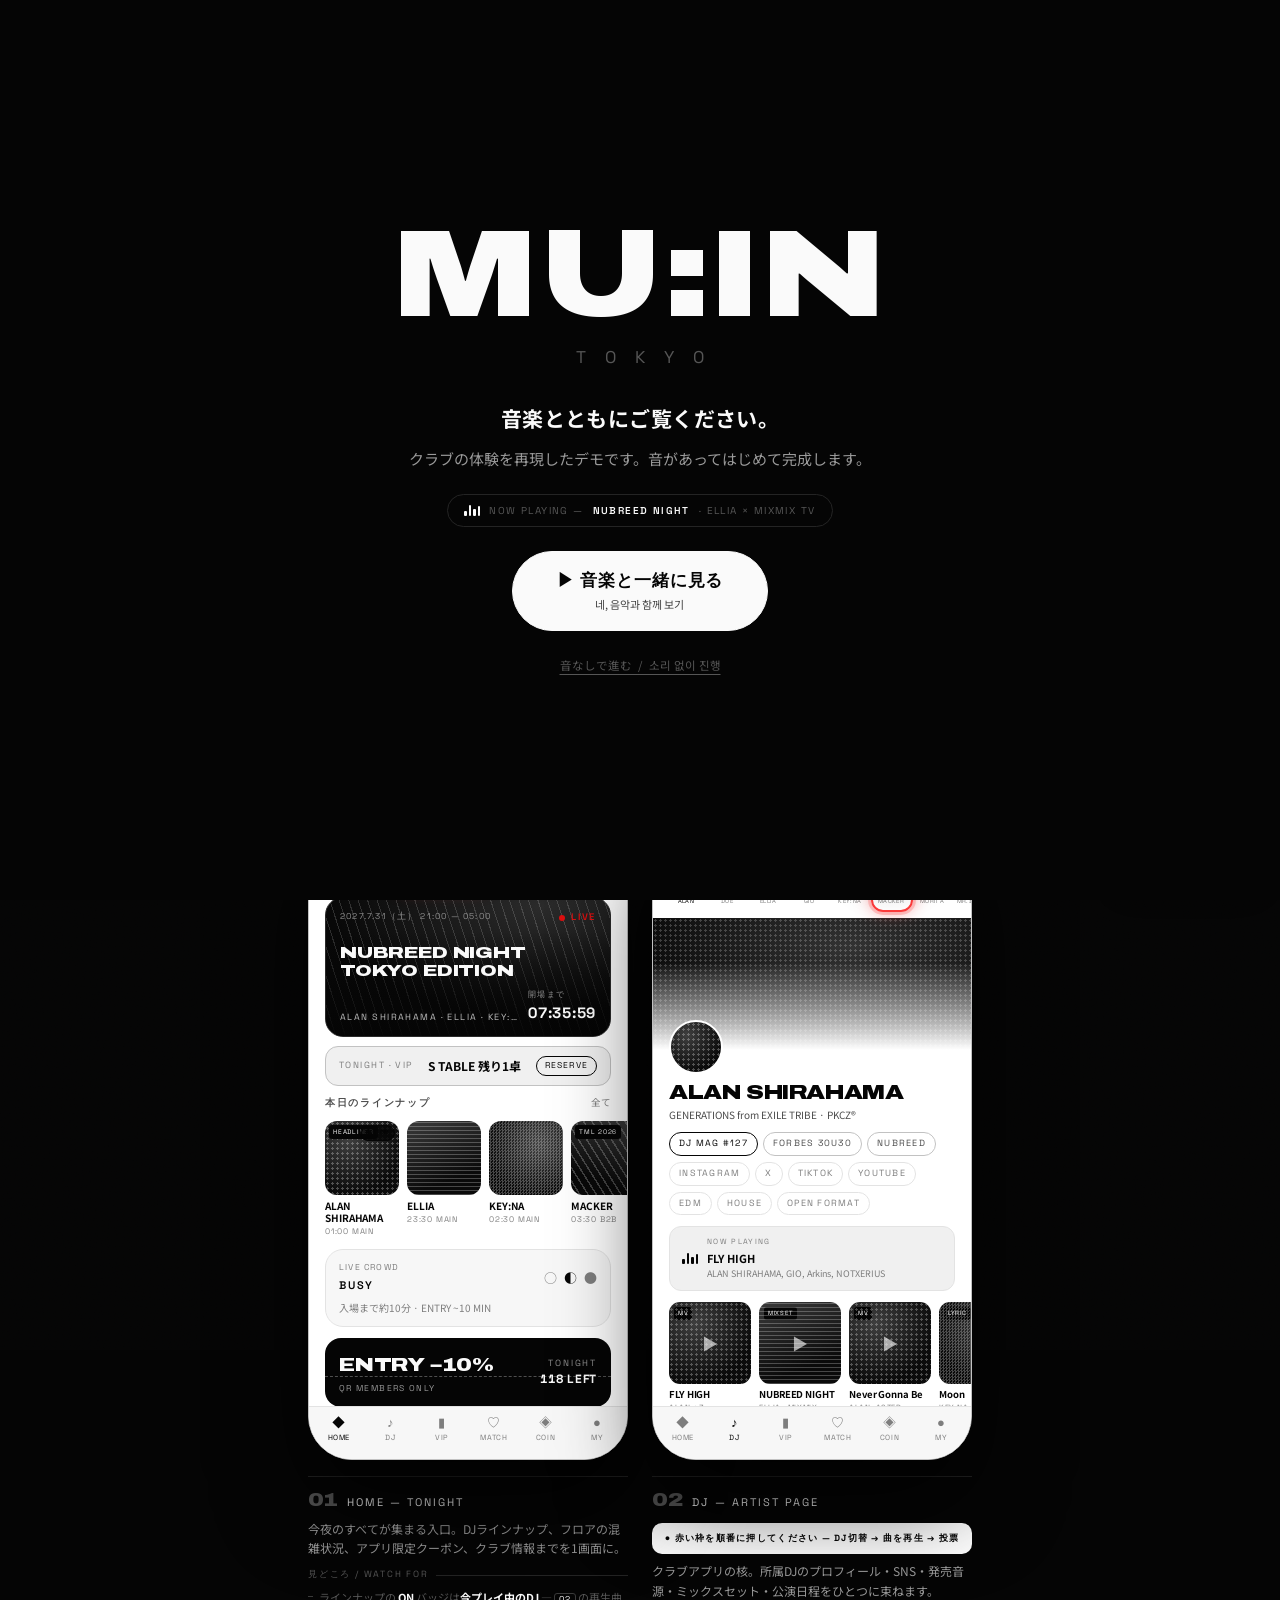
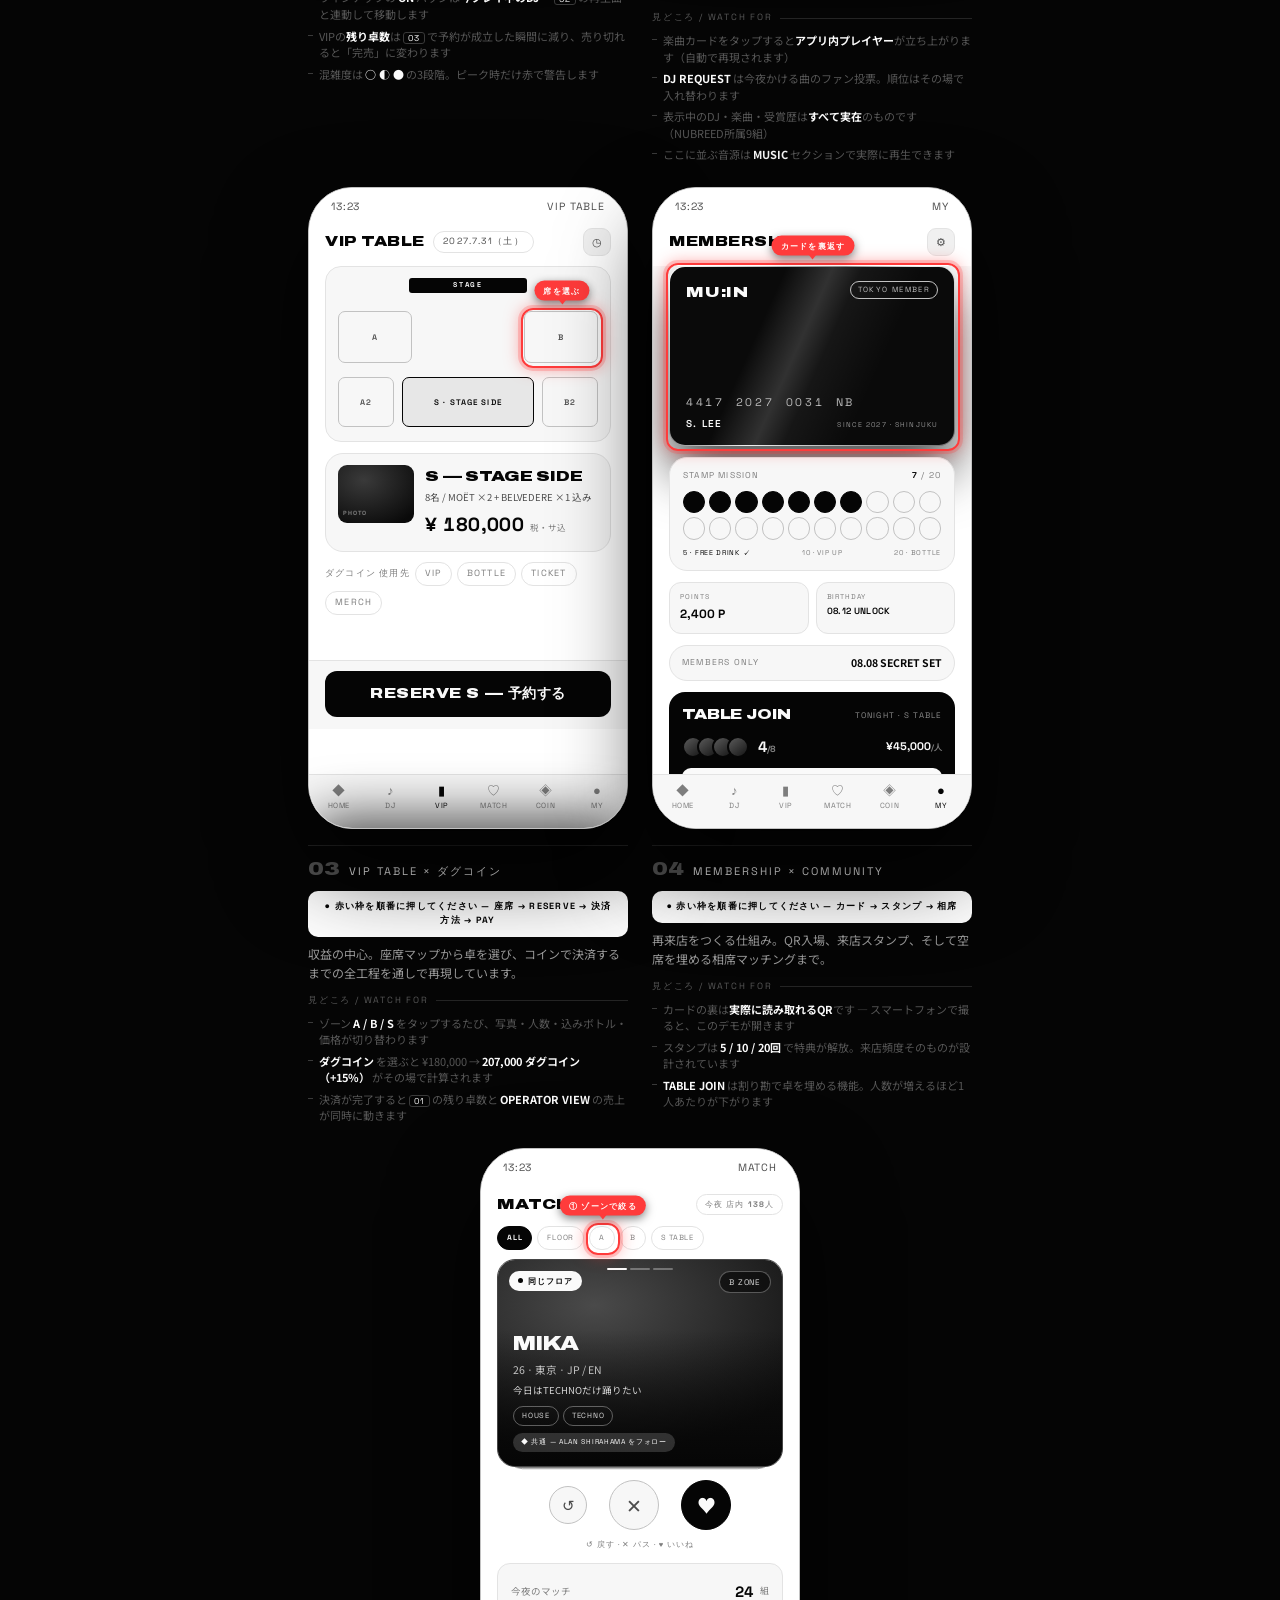
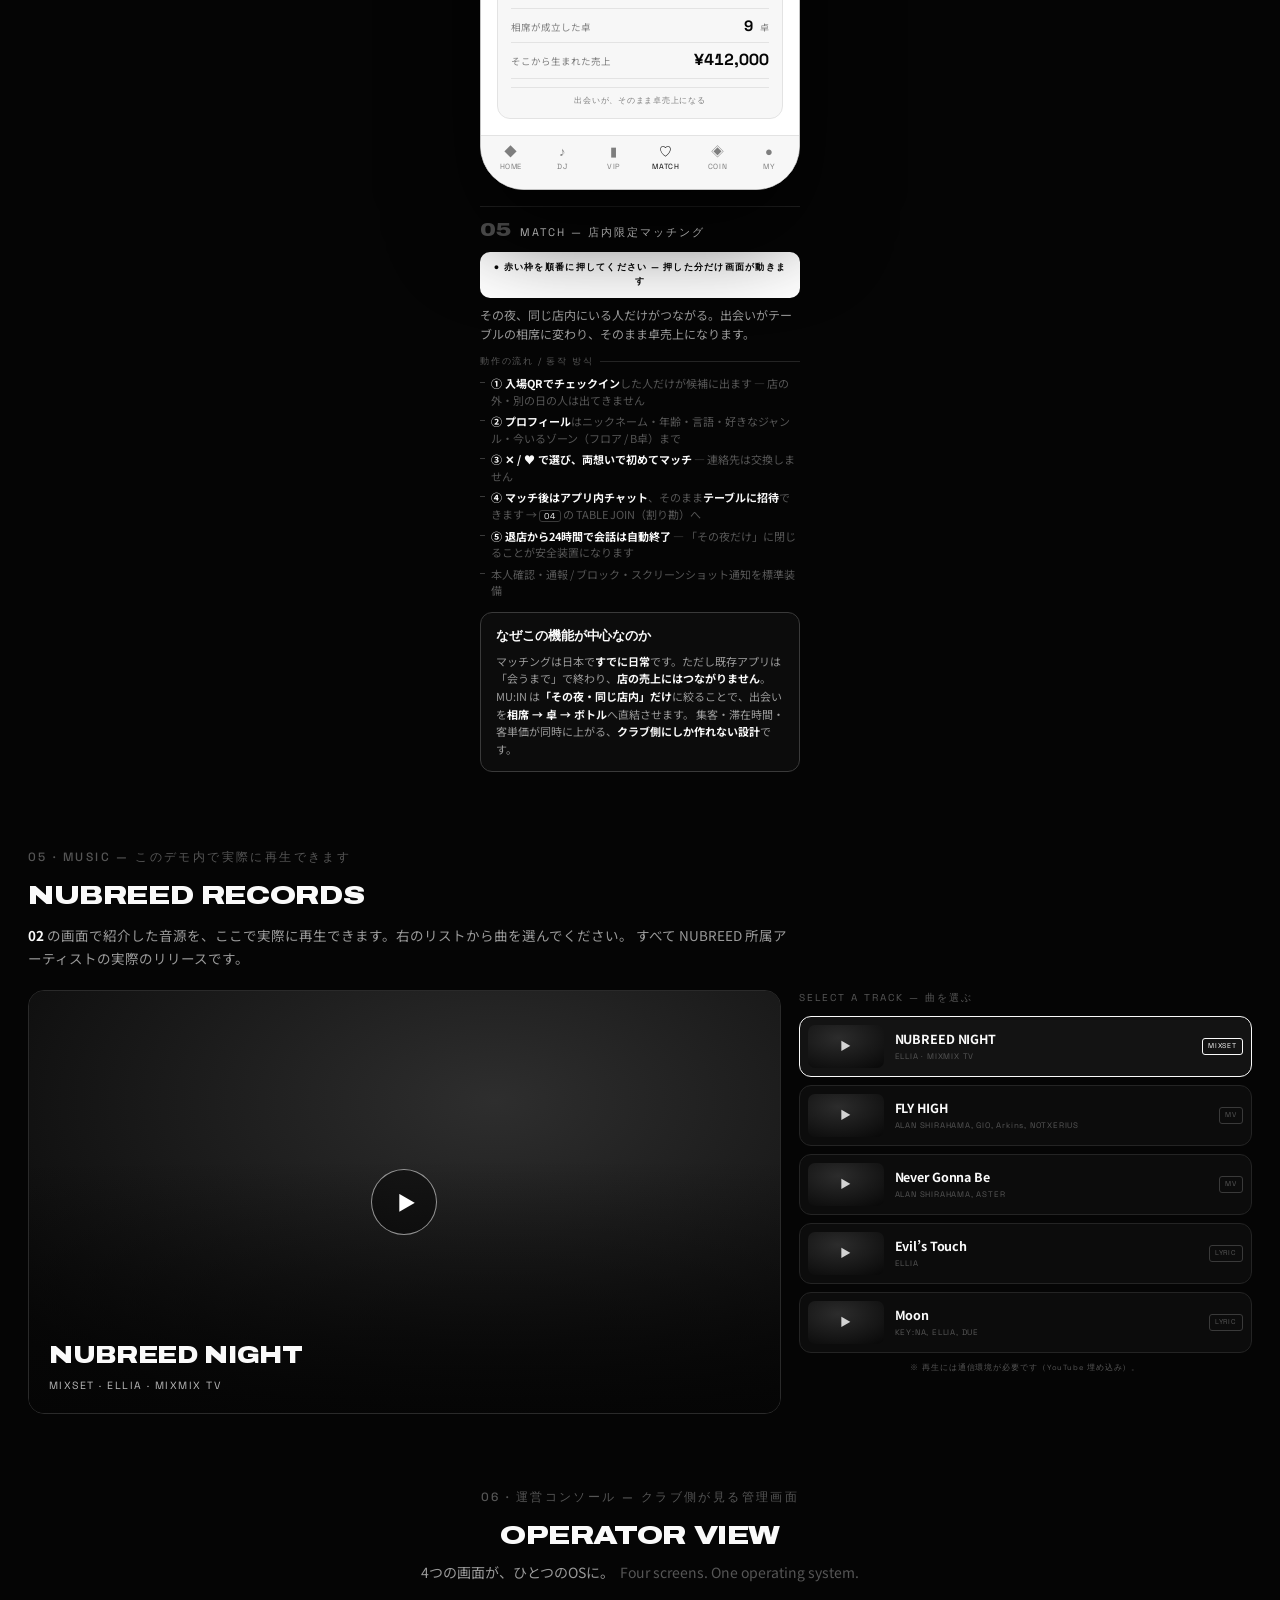
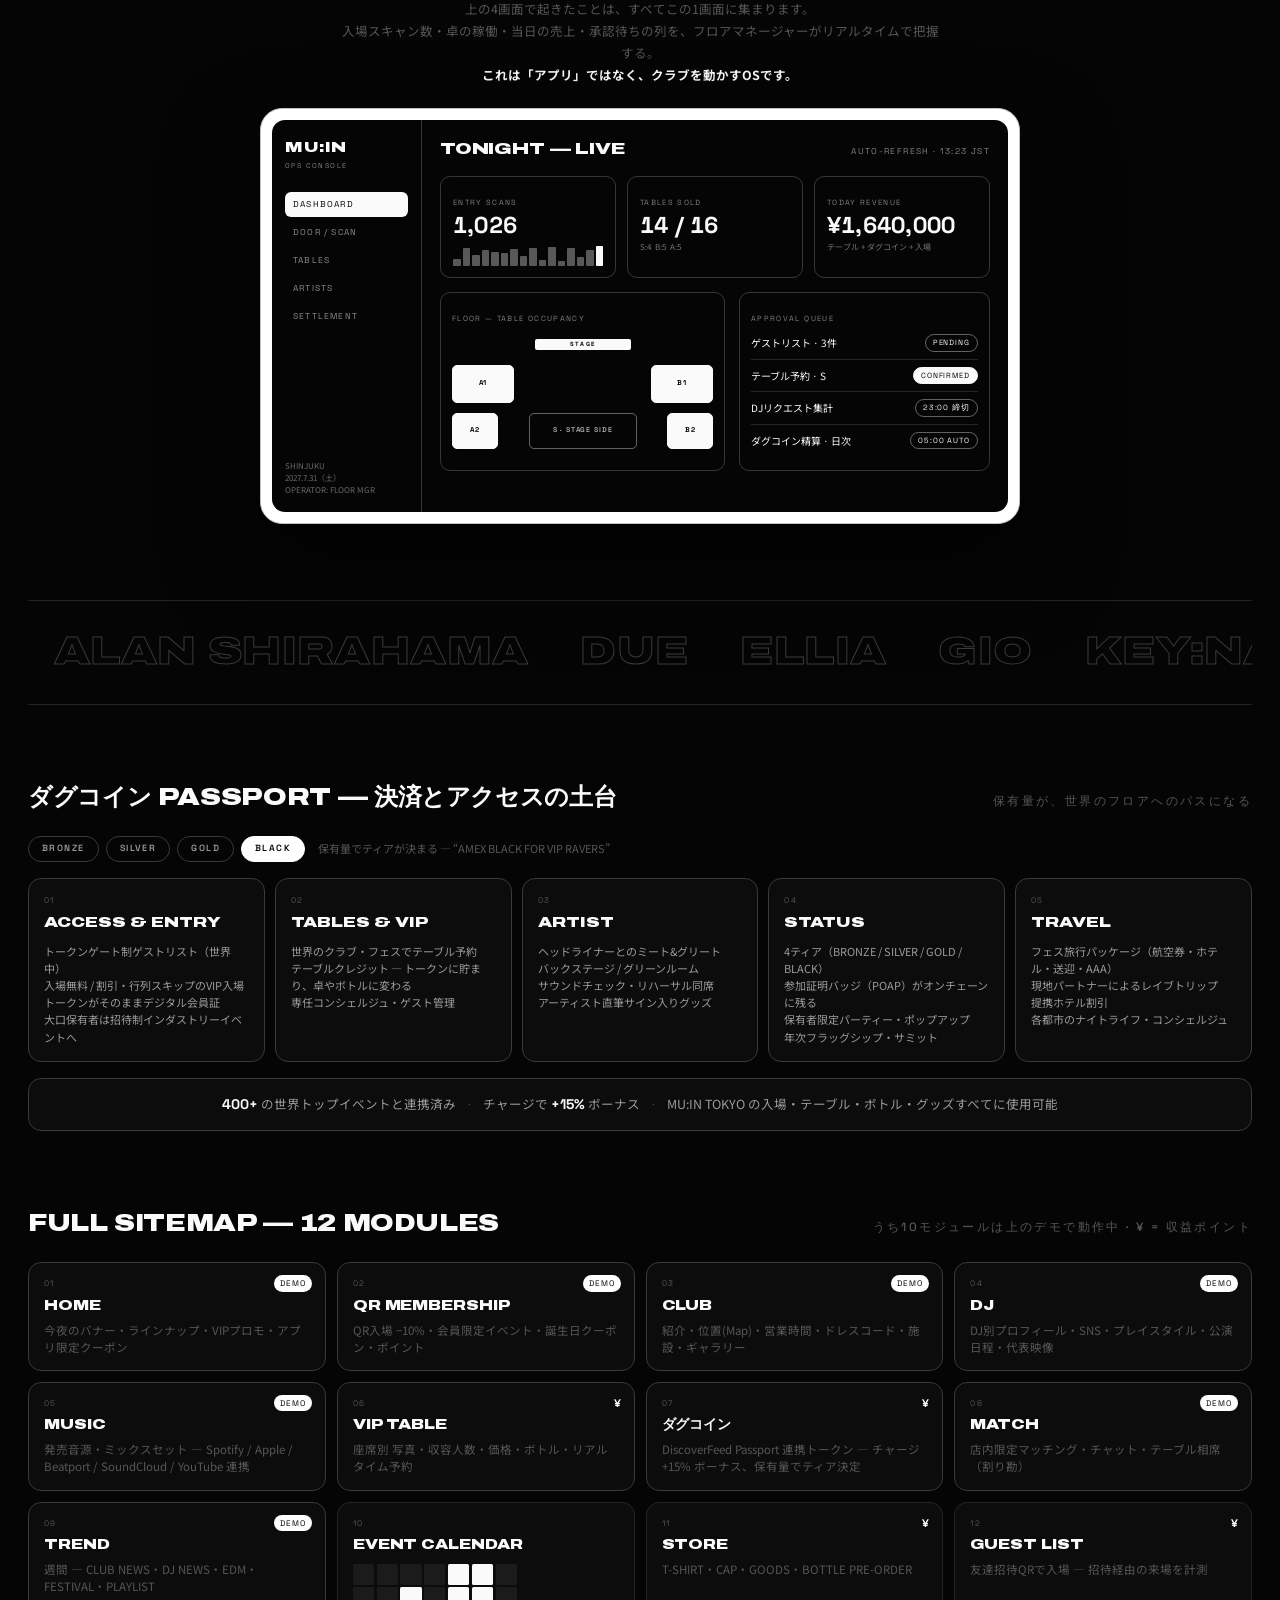
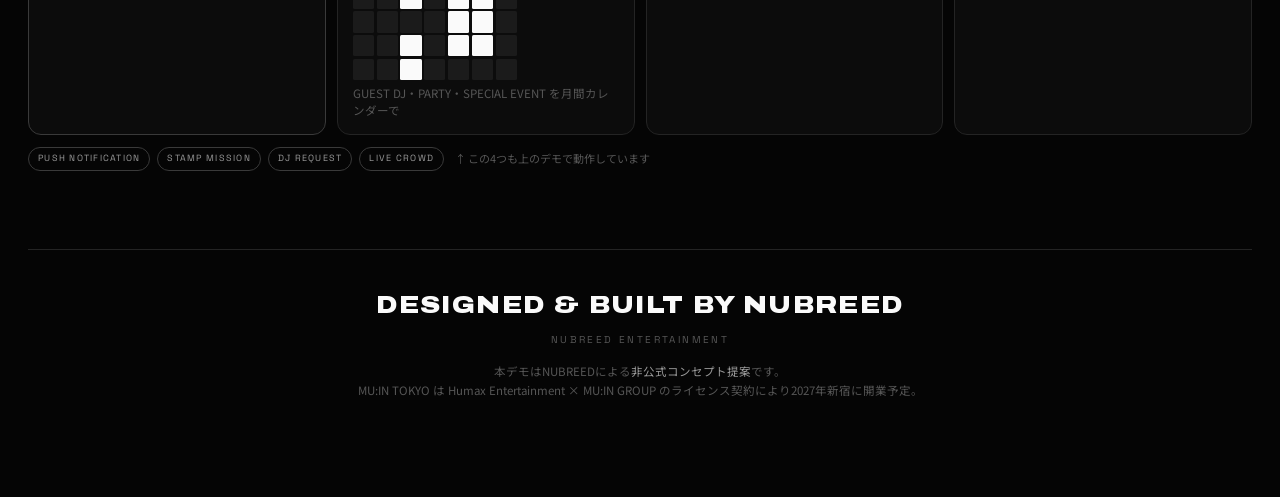
==== commit 010433fb: "카톡 미리보기 문구의 DMCC도 다그코인으로" ====
--- a/index.html
+++ b/index.html
@@ -4,10 +4,10 @@
 <meta charset="UTF-8">
 <meta name="viewport" content="width=device-width, initial-scale=1.0">
 <title>MU:IN TOKYO — App Concept by NUBREED</title>
-<meta name="description" content="MU:IN TOKYO アプリコンセプト — メンバーシップ・VIPテーブル・店内マッチング・DMCC決済まで実際に動作するデモ。Proposed by NUBREED.">
+<meta name="description" content="MU:IN TOKYO アプリコンセプト — メンバーシップ・VIPテーブル・店内マッチング・ダグコイン決済まで実際に動作するデモ。Proposed by NUBREED.">
 <meta property="og:type" content="website">
 <meta property="og:title" content="MU:IN TOKYO — アプリコンセプト by NUBREED">
-<meta property="og:description" content="新宿、二〇二七。QR入場・VIPテーブル予約・店内マッチング・DMCC決済まで、実際に動作するアプリコンセプト。">
+<meta property="og:description" content="新宿、二〇二七。QR入場・VIPテーブル予約・店内マッチング・ダグコイン決済まで、実際に動作するアプリコンセプト。">
 <meta property="og:image" content="og.png">
 <meta property="og:image:width" content="1200">
 <meta property="og:image:height" content="630">
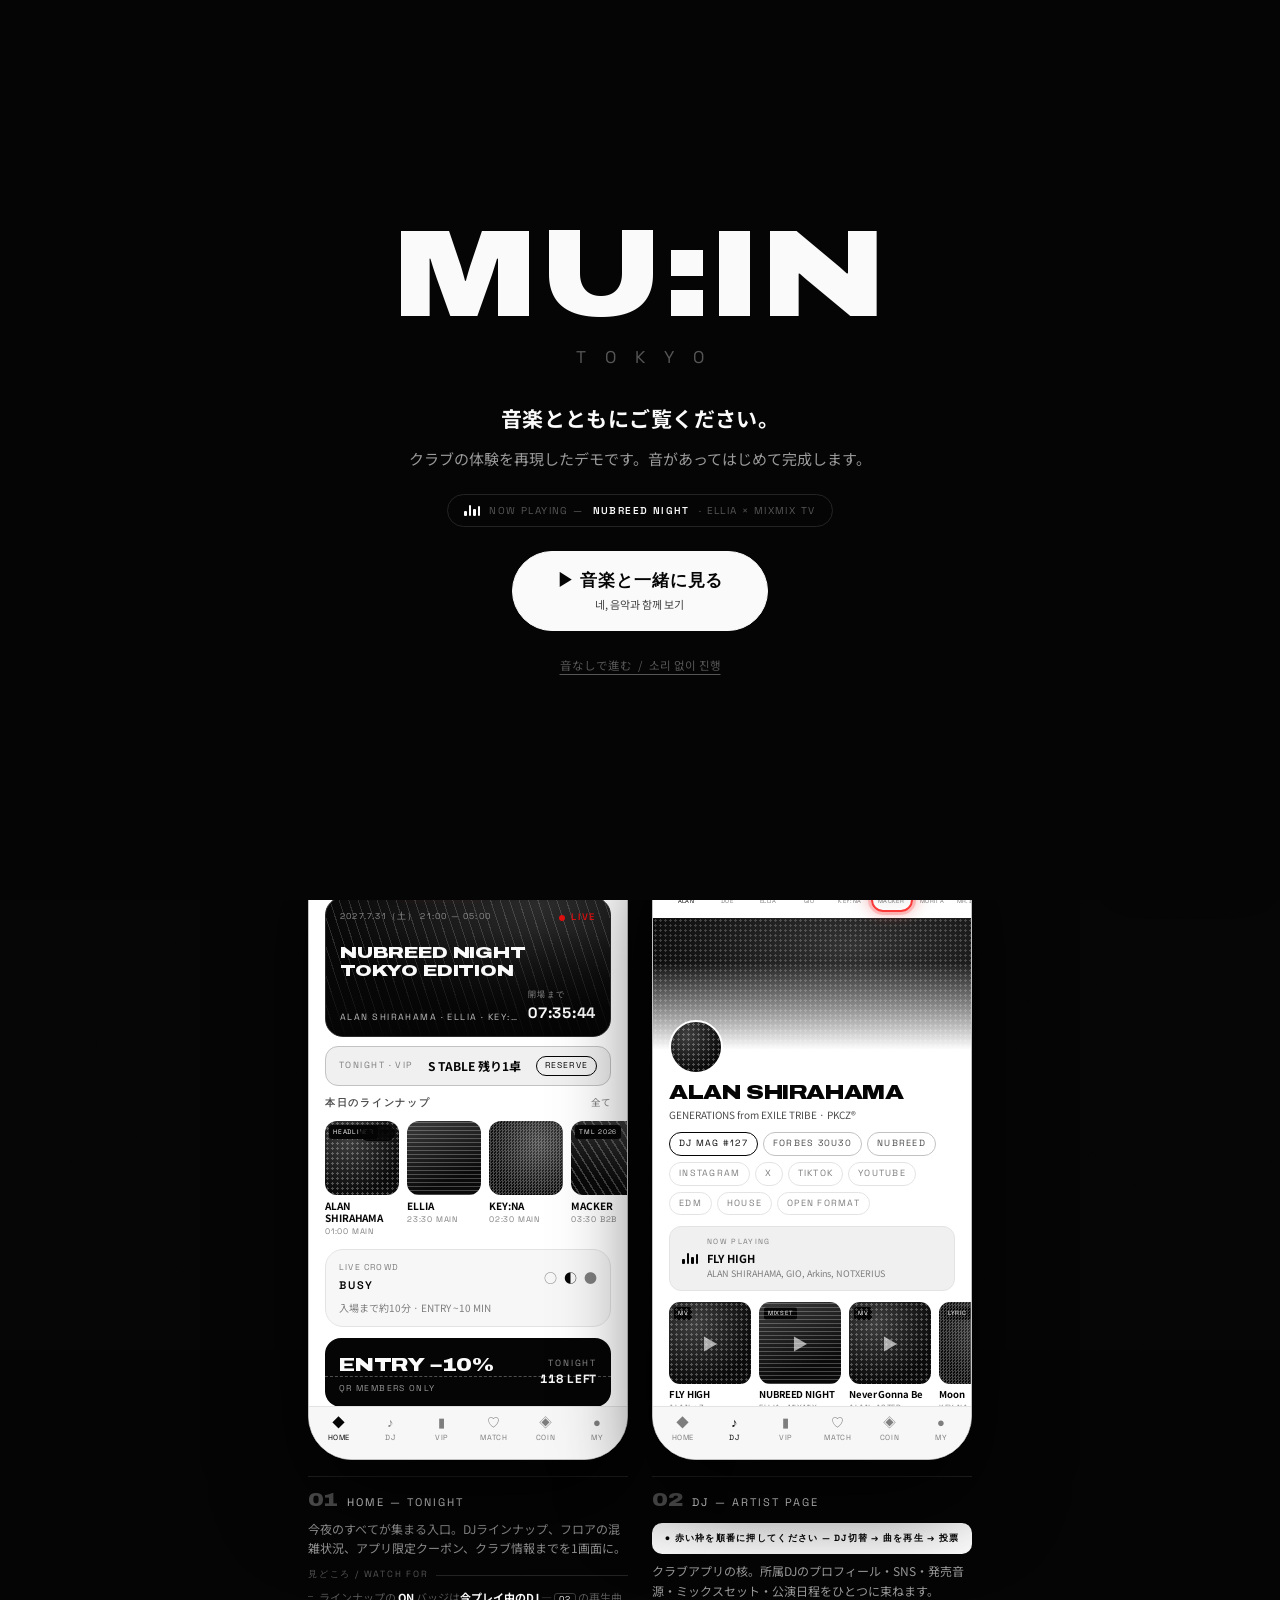
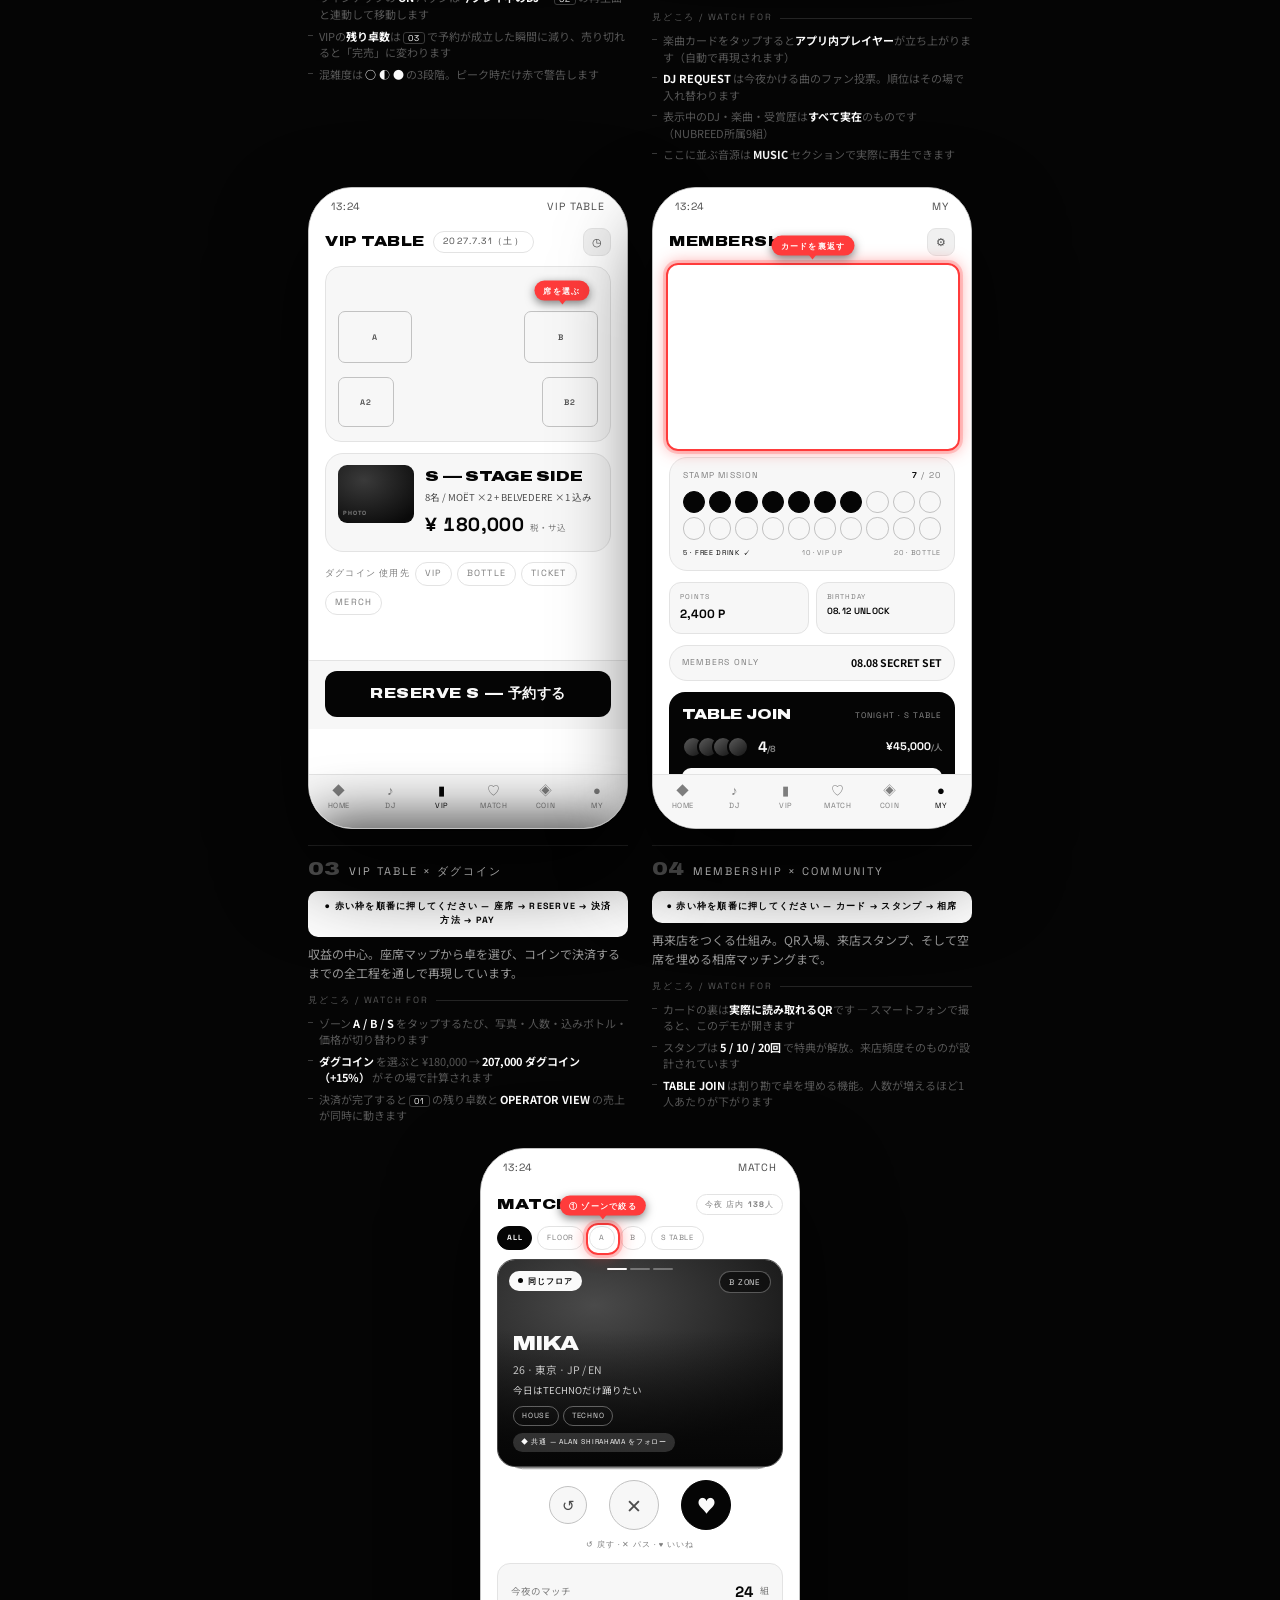
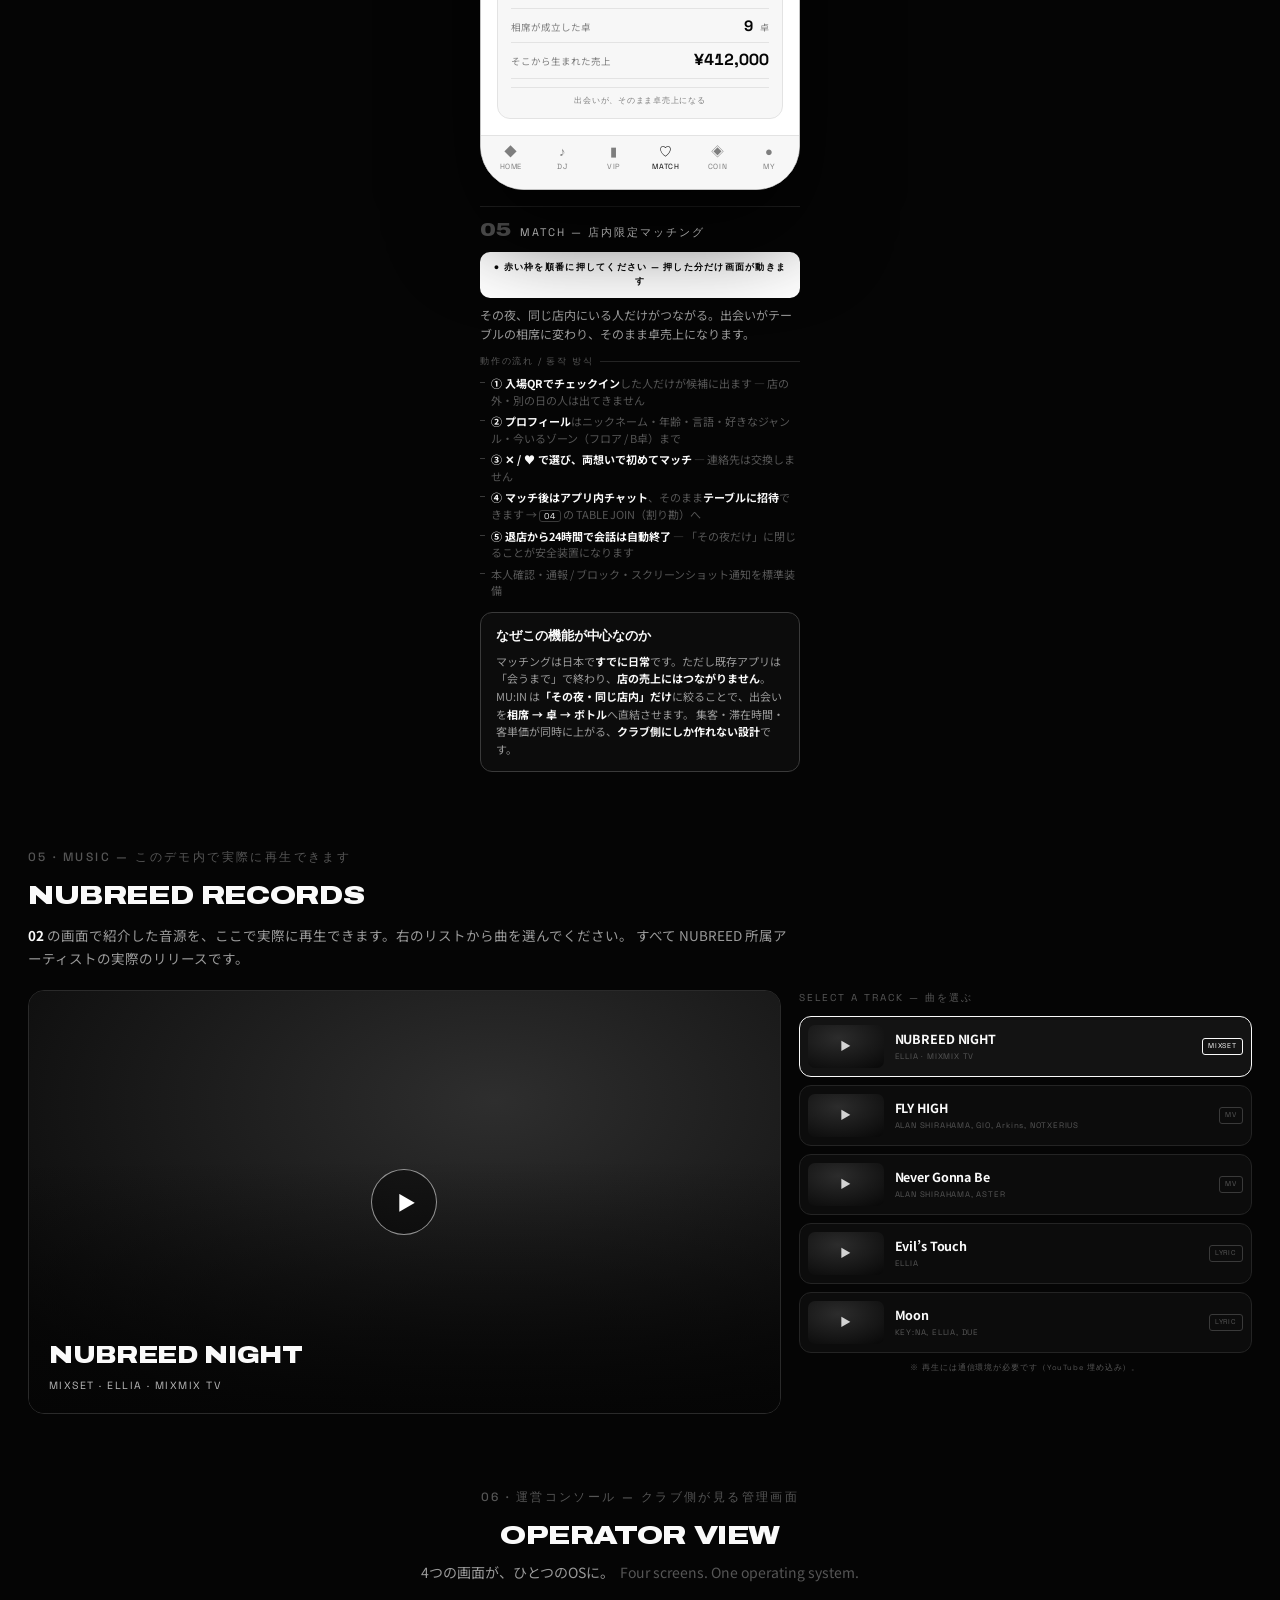
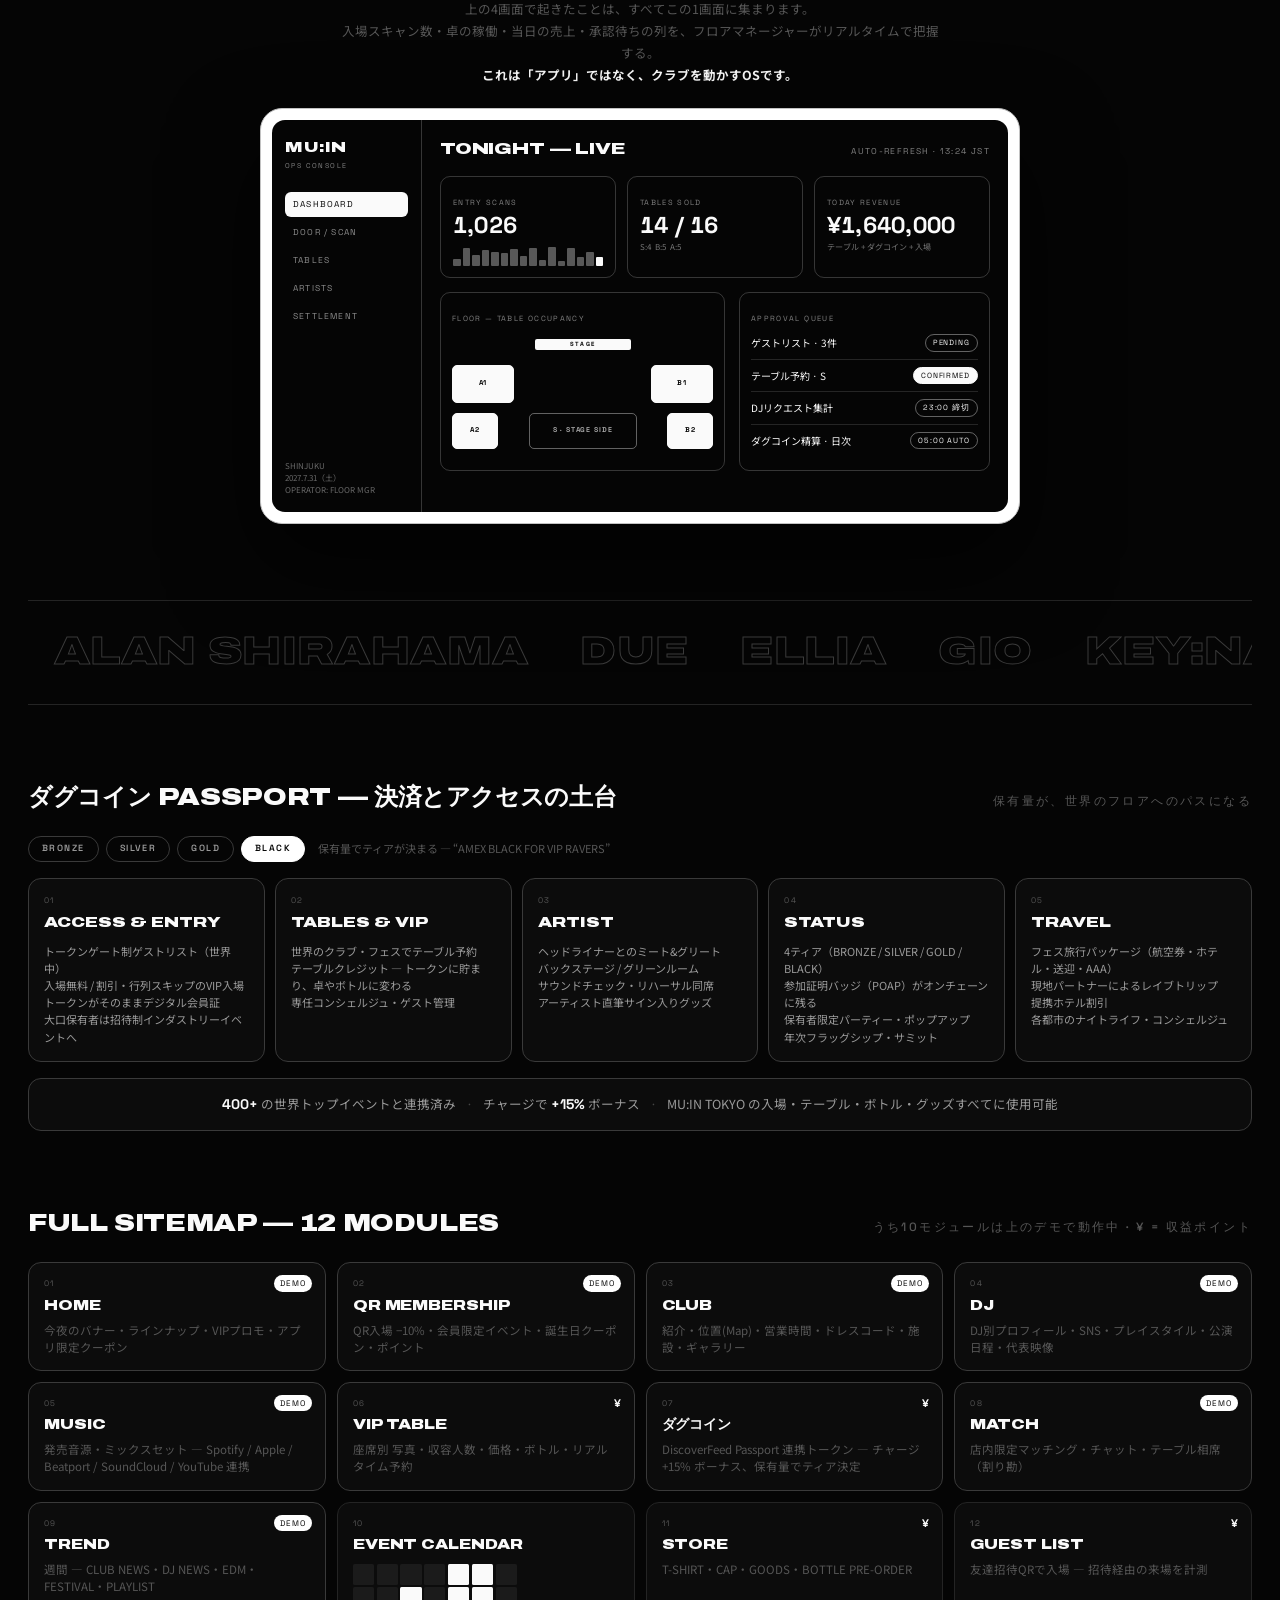
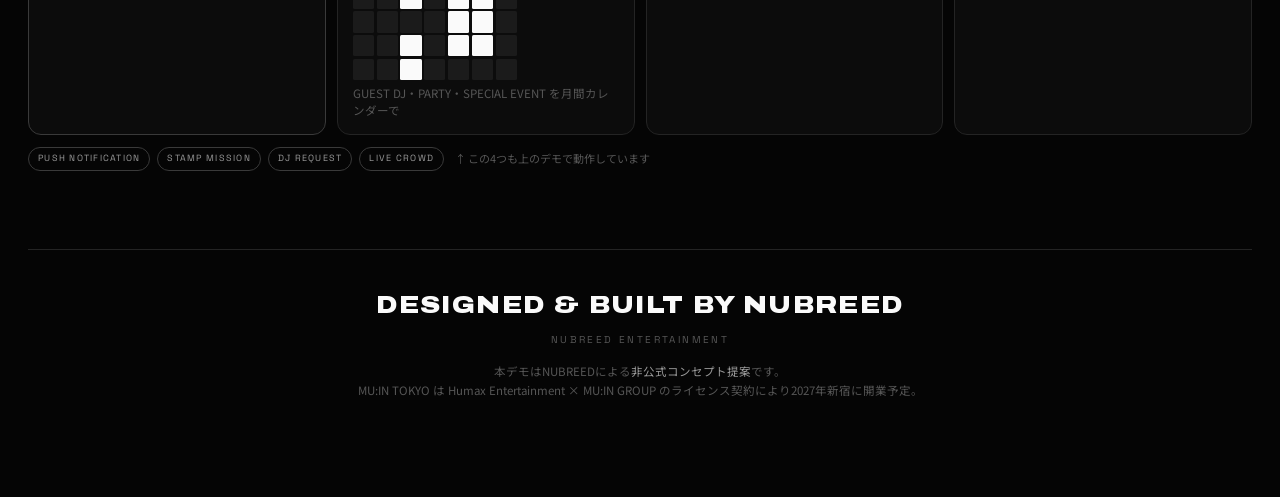
==== commit 6e8e672e: "낡은 주석 정정 (기기 내부 항상 다크 → 반전 테마)" ====
--- a/index.html
+++ b/index.html
@@ -21,8 +21,11 @@
 @font-face{font-family:'ArchivoX';src:url([data-uri]) format('woff2');font-weight:600 900;font-stretch:100% 125%;font-display:swap}
 
 /* ═════════════ TOKENS — MONO:TONE ═════════════
-   셸(설명 영역)은 WHITE ⇄ BLACK 토글. 기기(폰·태블릿) 내부는 항상 다크로 고정한다.
-   클럽 앱이 라이트 모드면 어색하고, 흰 배경 위의 검은 기기가 대비도 가장 강하다. */
+   WHITE ⇄ BLACK 반전 토글. **버튼 이름 = 기기 화면의 색**이고, 셸(바깥)은 언제나 그 반대다.
+     WHITE 버튼 → 기기 화면 흰색 / 바깥 검정
+     BLACK 버튼 → 기기 화면 검정 / 바깥 흰색  (html[data-theme="dark"])
+   기기 토큰은 .phone,.tablet 에서 재선언하고, BLACK은 그 위에 오버라이드로 뒤집는다.
+   ⚠️ 예전의 "기기 내부는 항상 다크로 고정" 원칙은 2026-08-02 폐기됐다 — 되돌리지 말 것. */
 :root{
   /* ── WHITE 버튼 (기본) — 화면은 흰색, 바깥은 검정 ──
      버튼 이름은 '기기 화면'의 색이고, 셸은 언제나 그 반대다. */
